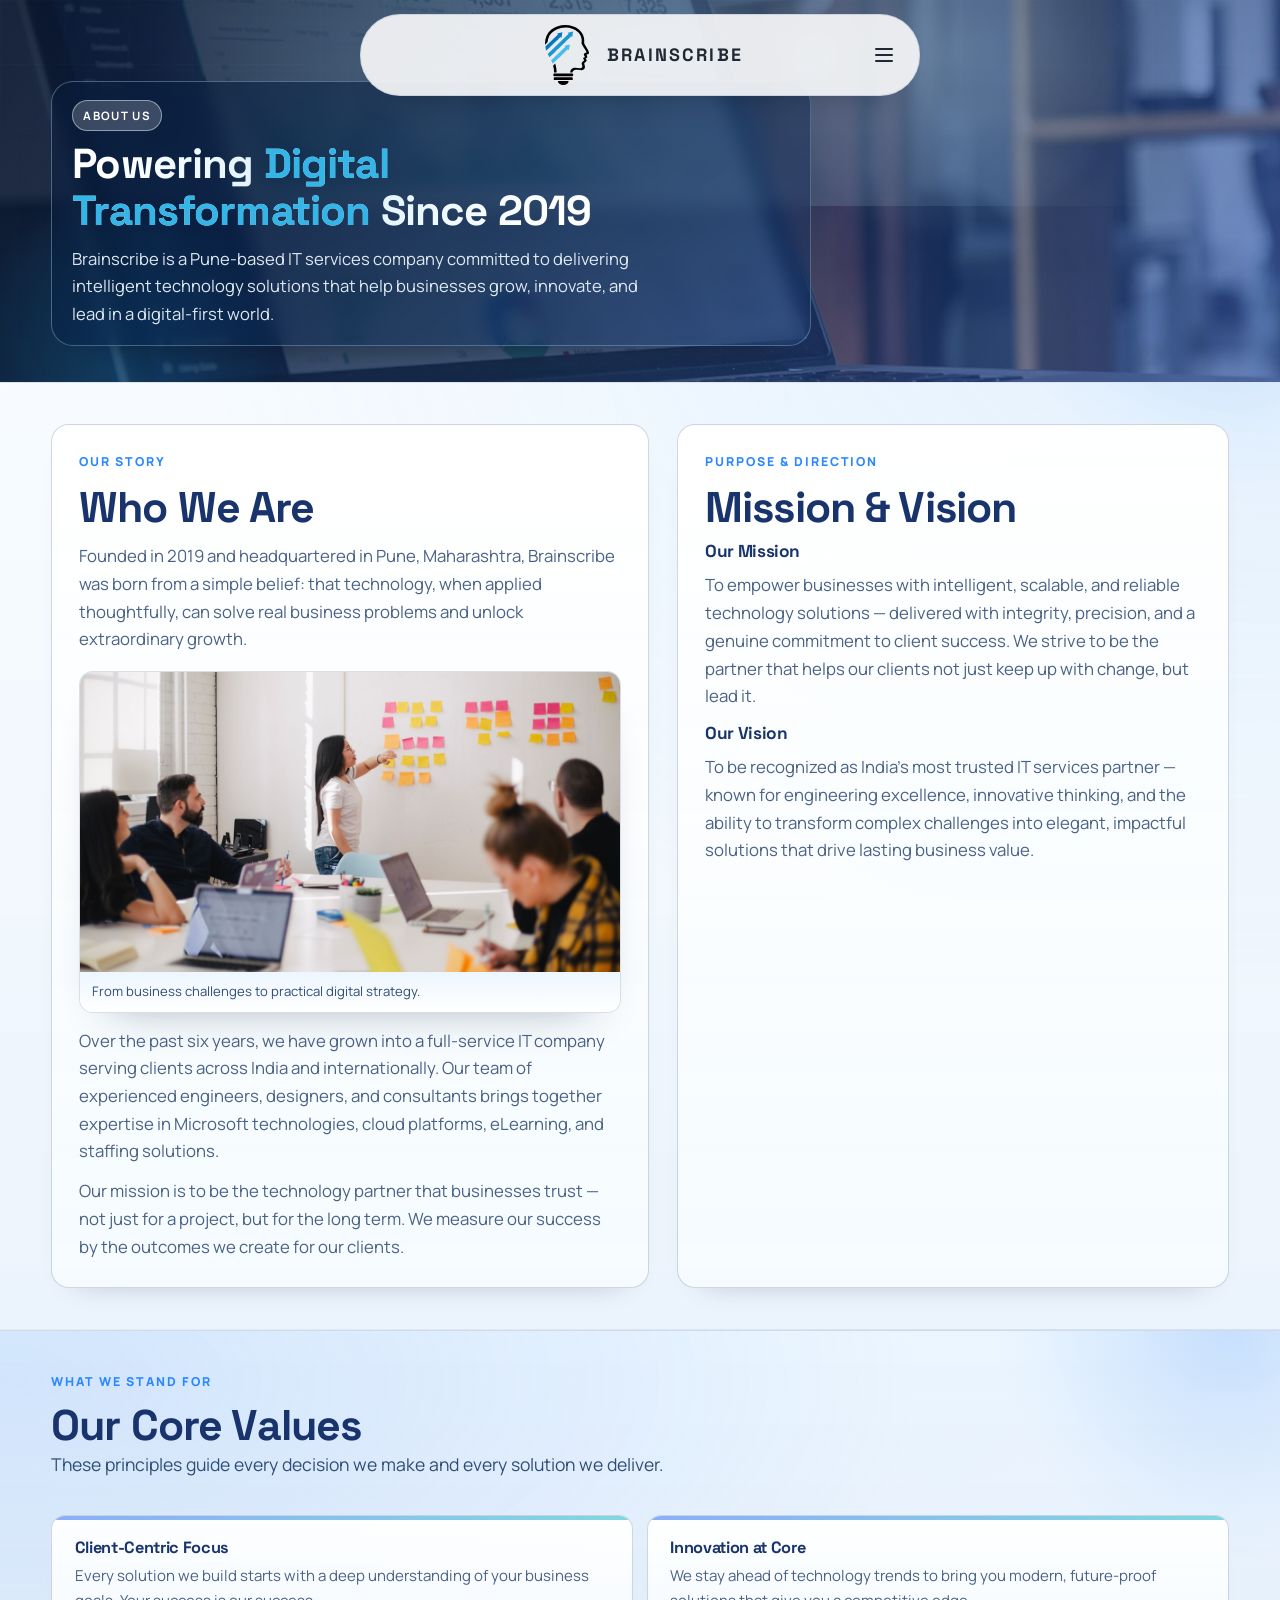
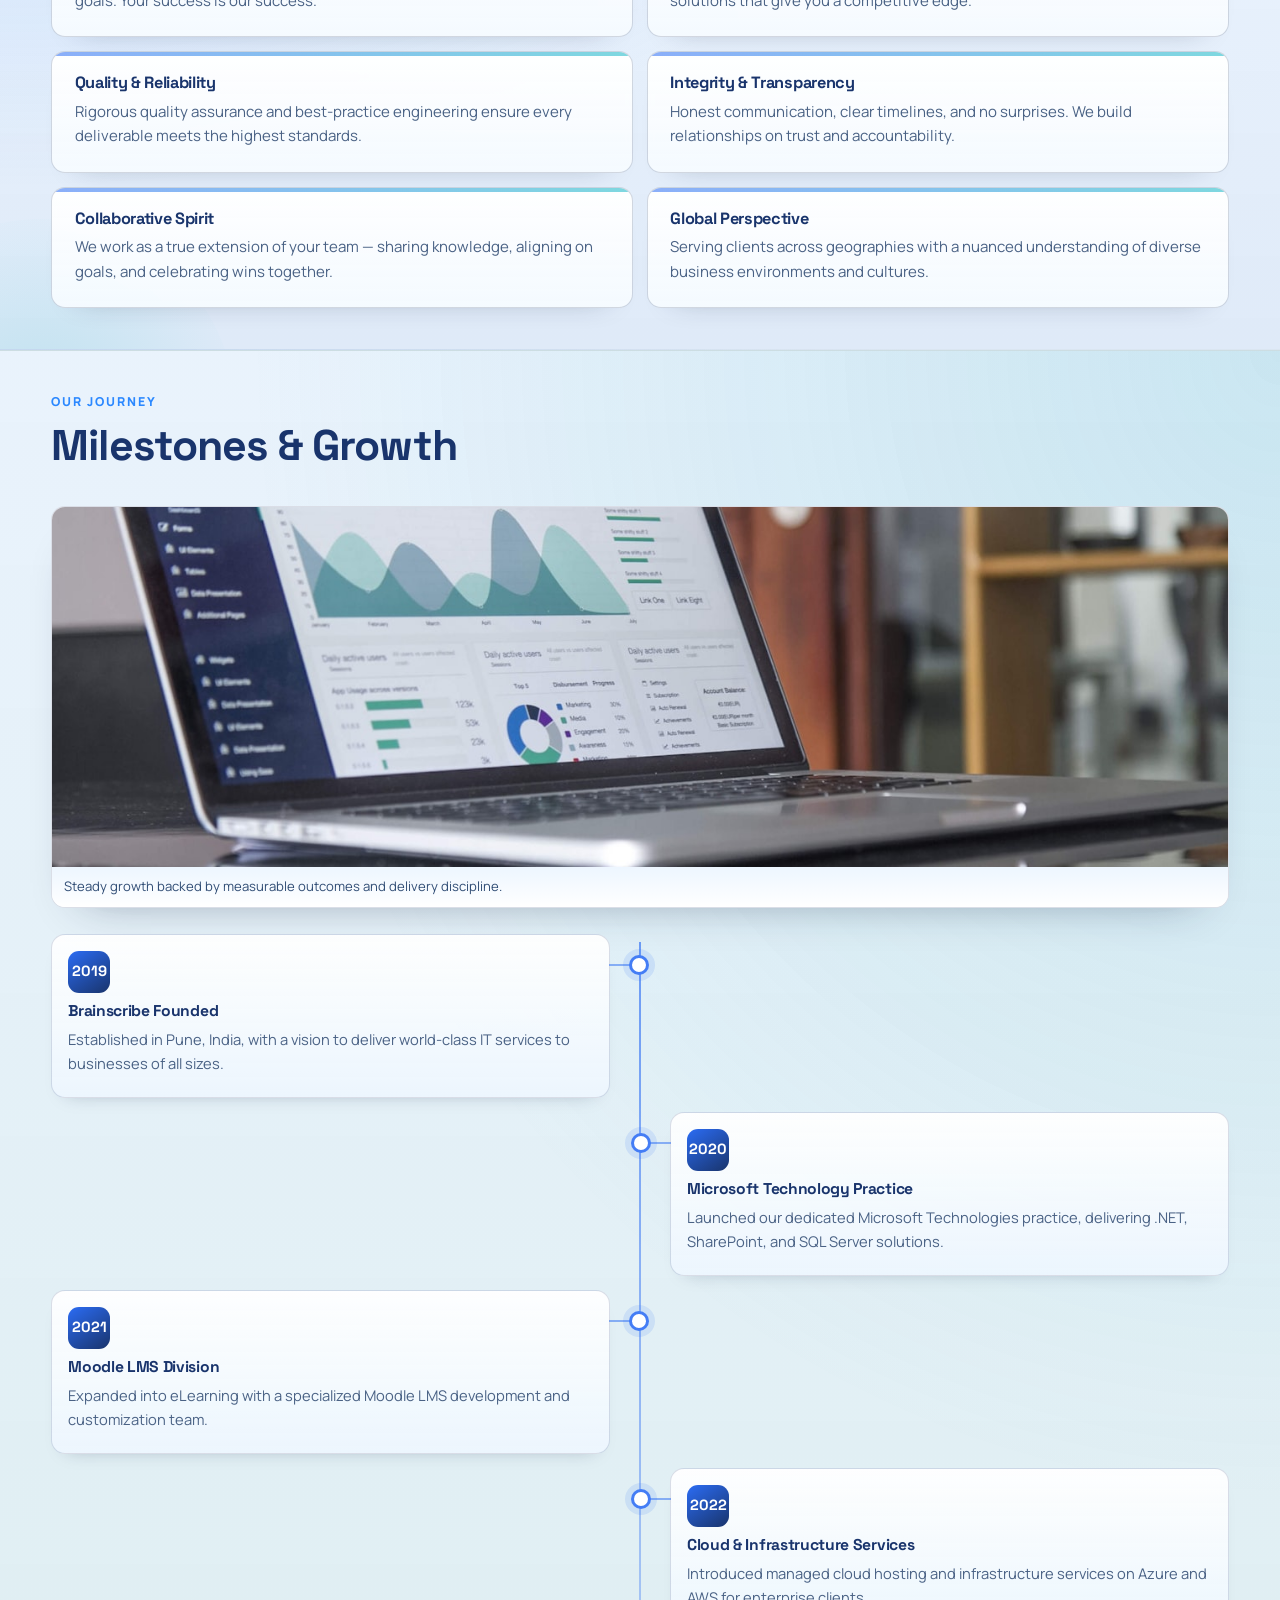
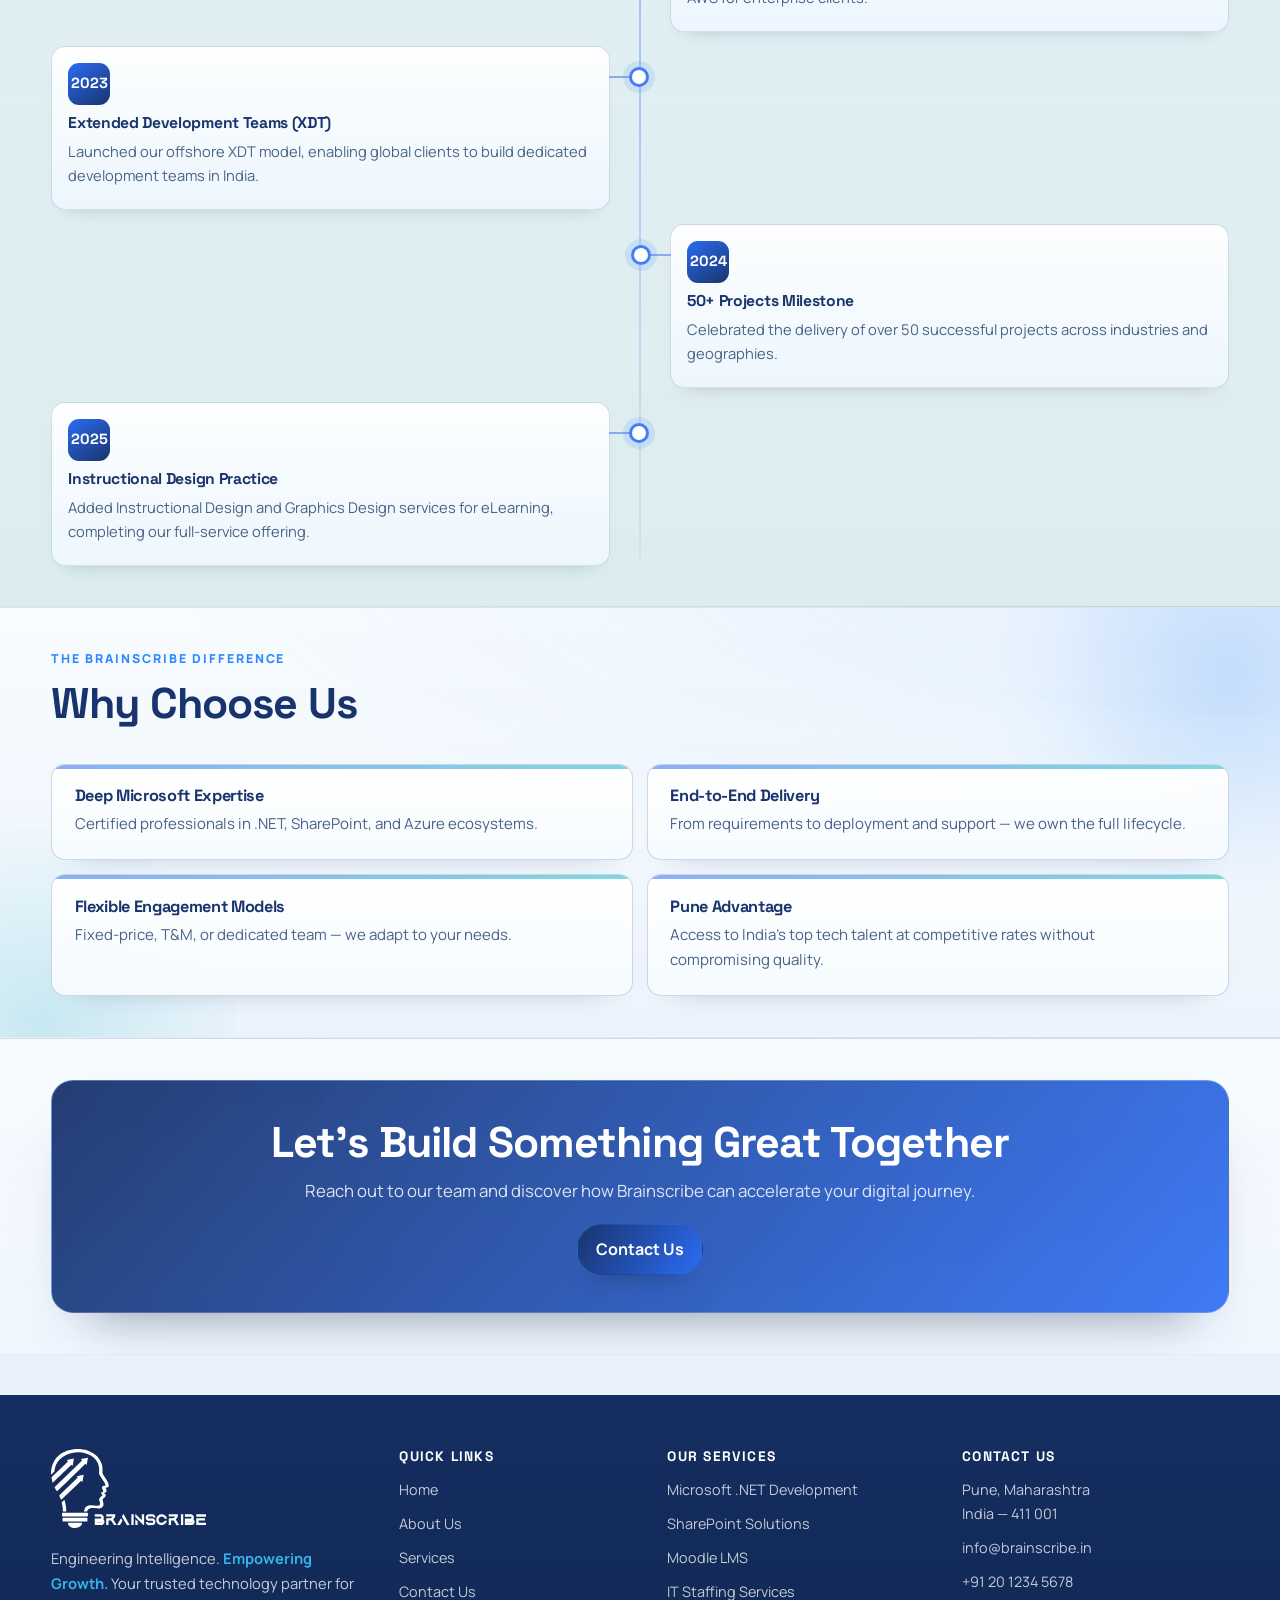
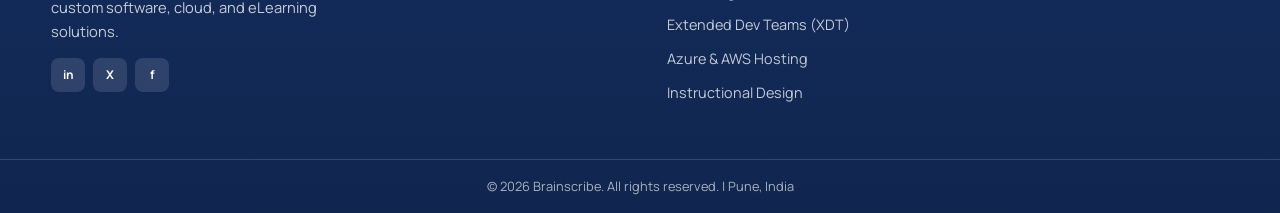
==== about.html @ 4d80bb1b "WHy Choose Us updated" ====
<!doctype html>
<html lang="en">

<head>
  <meta charset="UTF-8">
  <meta name="viewport" content="width=device-width, initial-scale=1.0">
  <title>Brainscribe Solutions LLP — IT Services & Custom Application Development</title>
  <link rel="preconnect" href="https://fonts.googleapis.com">
  <link rel="preconnect" href="https://fonts.gstatic.com" crossorigin>
  <link
    href="https://fonts.googleapis.com/css2?family=Manrope:wght@400;600;700;800&family=Space+Grotesk:wght@500;600;700&display=swap"
    rel="stylesheet">
  <link rel="stylesheet" href="styles.css">
</head>

<body class="about-page">
  <header class="site-header">
    <div class="container top">
      <span class="top-spacer" aria-hidden="true"></span>
      <a class="center-brand" href="index.html" aria-label="Brainscribe Home">
        <img class="center-brand-mark" src="images/Brainscribe-Logo-Head.svg" alt="" aria-hidden="true">
        <span>Brainscribe</span>
      </a>
      <button class="menu-btn" id="menuBtn" aria-expanded="false" aria-label="Menu">
        <svg width="20" height="20" viewBox="0 0 20 20" fill="none">
          <path d="M3 5.5H17M3 10H17M3 14.5H17" stroke="currentColor" stroke-width="1.8" stroke-linecap="round" />
        </svg>
      </button>
      <nav class="nav-links" id="menu" aria-hidden="true">
        <div class="menu-panel" role="dialog" aria-modal="true" aria-label="Site menu">
          <div class="menu-shell">
            <div class="menu-head">
              <a class="menu-brand" href="index.html" aria-label="Brainscribe Home"><img class="menu-brand-mark"
                  src="images/Brainscribe-Logo-Head.svg" alt="Brainscribe"></a>
              <p class="menu-title">Brainscribe</p>
              <button class="menu-close" type="button" aria-label="Close menu">&times;</button>
            </div>
            <div class="menu-body">
              <div class="menu-links-col">
                <a href="index.html"><span class="menu-link-title">Home</span><span class="menu-link-meta">Start
                    here</span></a>
                <a class="active" href="about.html"><span class="menu-link-title">About Us</span><span
                    class="menu-link-meta">Who we are</span></a>
                <a href="services.html"><span class="menu-link-title">Services</span><span class="menu-link-meta">What
                    we do</span></a>
                <a href="contact.html"><span class="menu-link-title">Contact Us</span><span class="menu-link-meta">Let's
                    talk</span></a>
                <a class="menu-cta-btn" href="contact.html">
                  <span>Get in Touch</span>
                  <span aria-hidden="true">&rarr;</span>
                </a>
              </div>
              <a class="menu-story-card" href="about.html">
                <img src="images/about-strategy-session.jpg" alt="Brainscribe team at work">
                <span class="menu-story-chip">Our Story</span>
                <span class="menu-story-meta">Engineering Intelligence. Empowering Growth.</span>
              </a>
            </div>
            <div class="menu-foot">
              <span class="menu-foot-line" aria-hidden="true"></span>
            </div>
          </div>
        </div>
      </nav>
    </div>
  </header>

  <main>
    <section class="page-hero sub-hero">
      <div class="sub-hero-media" aria-hidden="true"></div>
      <div class="sub-hero-grid-overlay" aria-hidden="true"></div>
      <div class="sub-hero-glow glow-a" aria-hidden="true"></div>
      <div class="sub-hero-glow glow-b" aria-hidden="true"></div>
      <div class="container reveal">
        <div class="sub-hero-content">
          <div class="eyebrow">About Us</div>
          <h1>Powering <span class="text-accent-cyan">Digital Transformation</span> Since 2019</h1>
          <p class="hero-copy">Brainscribe is a Pune-based IT services company committed to delivering intelligent
            technology solutions that help businesses grow, innovate, and lead in a digital-first world.</p>
        </div>
      </div>
    </section>

    <section class="section band-a">
      <div class="container split">
        <article class="panel reveal">
          <p class="kicker">Our Story</p>
          <h2>Who We Are</h2>
          <p>Founded in 2019 and headquartered in Pune, Maharashtra, Brainscribe was born from a simple belief: that
            technology, when applied thoughtfully, can solve real business problems and unlock extraordinary growth.</p>
          <figure class="media-frame mt-14">
            <img src="images/about-strategy-session.jpg"
              alt="Strategic workshop session with business and technology teams">
            <figcaption>From business challenges to practical digital strategy.</figcaption>
          </figure>
          <p class="mt-14">Over the past six years, we have grown into a full-service IT company serving clients across India and
            internationally. Our team of experienced engineers, designers, and consultants brings together expertise in
            Microsoft technologies, cloud platforms, eLearning, and staffing solutions.</p>
          <p>Our mission is to be the technology partner that businesses trust — not just for a project, but for the
            long term. We measure our success by the outcomes we create for our clients.</p>

        </article>

        <article class="panel reveal">
          <p class="kicker">Purpose & Direction</p>
          <h2>Mission & Vision</h2>
          <h3 class="mt-10">Our Mission</h3>
          <p>To empower businesses with intelligent, scalable, and reliable technology solutions — delivered with
            integrity, precision, and a genuine commitment to client success. We strive to be the partner that helps our
            clients not just keep up with change, but lead it.</p>
          <h3 class="mt-14">Our Vision</h3>
          <p>To be recognized as India's most trusted IT services partner — known for engineering excellence, innovative
            thinking, and the ability to transform complex challenges into elegant, impactful solutions that drive
            lasting business value.</p>
        </article>
      </div>
    </section>

    <section class="section band-b">
      <div class="container">
        <div class="section-head reveal">
          <p class="kicker">What We Stand For</p>
          <h2>Our Core Values</h2>
          <p class="intro">These principles guide every decision we make and every solution we deliver.</p>
        </div>

        <div class="grid-3 grid-2-balanced">
          <article class="card reveal">
            <h3>Client-Centric Focus</h3>
            <p>Every solution we build starts with a deep understanding of your business goals. Your success is our
              success.</p>
          </article>
          <article class="card reveal">
            <h3>Innovation at Core</h3>
            <p>We stay ahead of technology trends to bring you modern, future-proof solutions that give you a
              competitive edge.</p>
          </article>
          <article class="card reveal">
            <h3>Quality & Reliability</h3>
            <p>Rigorous quality assurance and best-practice engineering ensure every deliverable meets the highest
              standards.</p>
          </article>
          <article class="card reveal">
            <h3>Integrity & Transparency</h3>
            <p>Honest communication, clear timelines, and no surprises. We build relationships on trust and
              accountability.</p>
          </article>
          <article class="card reveal">
            <h3>Collaborative Spirit</h3>
            <p>We work as a true extension of your team — sharing knowledge, aligning on goals, and celebrating wins
              together.</p>
          </article>
          <article class="card reveal">
            <h3>Global Perspective</h3>
            <p>Serving clients across geographies with a nuanced understanding of diverse business environments and
              cultures.</p>
          </article>
        </div>
      </div>
    </section>

    <section class="section band-c">
      <div class="container">
        <div class="section-head reveal">
          <p class="kicker">Our Journey</p>
          <h2>Milestones & Growth</h2>
        </div>
        <figure class="media-frame media-frame-wide reveal">
          <img src="images/about-growth-dashboard.jpg"
            alt="Business growth analytics and planning on a digital dashboard">
          <figcaption>Steady growth backed by measurable outcomes and delivery discipline.</figcaption>
        </figure>
        <div class="milestone-timeline reveal" aria-label="Brainscribe milestones timeline">
          <article class="milestone-item left">
            <div class="n">2019</div>
            <h4>Brainscribe Founded</h4>
            <p>Established in Pune, India, with a vision to deliver world-class IT services to businesses of all sizes.
            </p>
          </article>
          <article class="milestone-item right">
            <div class="n">2020</div>
            <h4>Microsoft Technology Practice</h4>
            <p>Launched our dedicated Microsoft Technologies practice, delivering .NET, SharePoint, and SQL Server
              solutions.</p>
          </article>
          <article class="milestone-item left">
            <div class="n">2021</div>
            <h4>Moodle LMS Division</h4>
            <p>Expanded into eLearning with a specialized Moodle LMS development and customization team.</p>
          </article>
          <article class="milestone-item right">
            <div class="n">2022</div>
            <h4>Cloud & Infrastructure Services</h4>
            <p>Introduced managed cloud hosting and infrastructure services on Azure and AWS for enterprise clients.</p>
          </article>
          <article class="milestone-item left">
            <div class="n">2023</div>
            <h4>Extended Development Teams (XDT)</h4>
            <p>Launched our offshore XDT model, enabling global clients to build dedicated development teams in India.
            </p>
          </article>
          <article class="milestone-item right">
            <div class="n">2024</div>
            <h4>50+ Projects Milestone</h4>
            <p>Celebrated the delivery of over 50 successful projects across industries and geographies.</p>
          </article>
          <article class="milestone-item left">
            <div class="n">2025</div>
            <h4>Instructional Design Practice</h4>
            <p>Added Instructional Design and Graphics Design services for eLearning, completing our full-service
              offering.</p>
          </article>
        </div>
      </div>
    </section>

    <section class="section band-a">
      <div class="container">
        <div class="section-head reveal">
          <p class="kicker">The Brainscribe Difference</p>
          <h2>Why Choose Us</h2>
        </div>
        <div class="grid-3 grid-2-balanced">
          <article class="card reveal">
            <h3>Deep Microsoft Expertise</h3>
            <p>Certified professionals in .NET, SharePoint, and Azure ecosystems.</p>
          </article>
          <article class="card reveal">
            <h3>End-to-End Delivery</h3>
            <p>From requirements to deployment and support — we own the full lifecycle.</p>
          </article>
          <article class="card reveal">
            <h3>Flexible Engagement Models</h3>
            <p>Fixed-price, T&M, or dedicated team — we adapt to your needs.</p>
          </article>
          <article class="card reveal">
            <h3>Pune Advantage</h3>
            <p>Access to India's top tech talent at competitive rates without compromising quality.</p>
          </article>
        </div>
      </div>
    </section>

    <section class="section cta-band">
      <div class="container reveal">
        <h2>Let's Build Something Great Together</h2>
        <p>Reach out to our team and discover how Brainscribe can accelerate your digital journey.</p>
        <div class="actions"><a class="button primary" href="contact.html">Contact Us</a></div>
      </div>
    </section>
  </main>

  <footer class="mega-footer">
    <div class="upper">
      <div class="container footer-grid">
        <div>
          <div class="footer-brand"><img class="footer-logo" src="images/Brainscribe-Logo.svg" alt="Brainscribe"></div>
          <p class="footer-desc">Engineering Intelligence. <span class="text-accent-cyan">Empowering Growth.</span> Your
            trusted technology partner for custom
            software, cloud, and eLearning solutions.</p>
          <div class="footer-social"><a href="#" aria-label="LinkedIn">in</a><a href="#"
              aria-label="Twitter / X">X</a><a href="#" aria-label="Facebook">f</a></div>
        </div>
        <div class="footer-col">
          <h4>Quick Links</h4>
          <ul>
            <li><a href="index.html">Home</a></li>
            <li><a href="about.html">About Us</a></li>
            <li><a href="services.html">Services</a></li>
            <li><a href="contact.html">Contact Us</a></li>
          </ul>
        </div>
        <div class="footer-col">
          <h4>Our Services</h4>
          <ul>
            <li><a href="services.html">Microsoft .NET Development</a></li>
            <li><a href="services.html">SharePoint Solutions</a></li>
            <li><a href="services.html">Moodle LMS</a></li>
            <li><a href="services.html">IT Staffing Services</a></li>
            <li><a href="services.html">Extended Dev Teams (XDT)</a></li>
            <li><a href="services.html">Azure & AWS Hosting</a></li>
            <li><a href="services.html">Instructional Design</a></li>
          </ul>
        </div>
        <div class="footer-col">
          <h4>Contact Us</h4>
          <ul>
            <li>
              <p>Pune, Maharashtra<br>India — 411 001</p>
            </li>
            <li><a href="mailto:info@brainscribe.in">info@brainscribe.in</a></li>
            <li><a href="tel:+912012345678">+91 20 1234 5678</a></li>
          </ul>
        </div>
      </div>
    </div>
    <div class="footer-bottom">
      <div class="container inner">
        <p>© <span id="year"></span> Brainscribe. All rights reserved. | Pune, India</p>

      </div>
    </div>
  </footer>

  <script src="script.js"></script>
</body>

</html>
---- styles.css ----
:root {
  --ink: #10213f;
  --muted: #4a6285;
  --muted-strong: #304d75;
  --navy: #19346c;
  --navy-dark: #102955;
  --cobalt: #2b6cf4;
  --sky: #2b88ff;
  --sky-light: #7cc2ff;
  --sky-pale: #e9f4ff;
  --line: #d2def2;
  --line-strong: #b8c9ea;
  --surface: #ffffff;
  --surface-soft: #f7fbff;
  --max: 1180px;
  --radius-xl: 22px;
  --radius-lg: 18px;
  --radius-md: 14px;
  --radius-sm: 10px;
  --section-space: clamp(3.8rem, 5.2vw, 5.7rem);
  --shadow-sm: 0 10px 18px -16px rgba(16, 33, 63, 0.38);
  --shadow-md: 0 22px 44px -32px rgba(16, 33, 63, 0.44);
  --shadow-lg: 0 34px 52px -36px rgba(16, 33, 63, 0.5);
}

* {
  box-sizing: border-box;
  margin: 0;
  padding: 0;
}

html {
  scroll-behavior: smooth;
}

body {
  font-family: "Manrope", sans-serif;
  color: var(--ink);
  font-size: 16px;
  line-height: 1.65;
  background:
    radial-gradient(circle at 18% 14%, rgba(43, 108, 244, 0.15), transparent 37%),
    radial-gradient(circle at 84% 8%, rgba(21, 183, 197, 0.12), transparent 36%),
    linear-gradient(180deg, #f8fbff, #edf4ff);
  min-height: 100vh;
  text-rendering: optimizeLegibility;
  -webkit-font-smoothing: antialiased;
}

body.menu-open {
  overflow: hidden;
}

body::before {
  content: "";
  position: fixed;
  inset: 0;
  z-index: -1;
  pointer-events: none;
  background-image:
    linear-gradient(to right, rgba(25, 52, 108, 0.04) 1px, transparent 1px),
    linear-gradient(to bottom, rgba(25, 52, 108, 0.04) 1px, transparent 1px);
  background-size: 56px 56px;
  mask-image: radial-gradient(circle at center, black 35%, transparent 88%);
}

img {
  display: block;
  max-width: 100%;
}

.container {
  width: min(var(--max), 92vw);
  margin: auto;
}

main {
  isolation: isolate;
}

h1,
h2,
h3,
h4 {
  font-family: "Space Grotesk", sans-serif;
  letter-spacing: -0.02em;
  color: var(--navy);
  line-height: 1.12;
}

h1 {
  font-size: clamp(2.15rem, 5.2vw, 4.35rem);
}

h2 {
  font-size: clamp(1.85rem, 3.35vw, 3rem);
}

h3 {
  font-size: clamp(1.08rem, 1.25vw, 1.3rem);
}

h4 {
  font-size: clamp(0.98rem, 0.8vw, 1.1rem);
}

p {
  color: var(--muted);
  font-size: clamp(0.98rem, 0.34vw + 0.92rem, 1.05rem);
}

a {
  color: var(--sky);
}

strong {
  color: var(--navy);
}

.text-accent-cyan {
  color: rgb(51, 181, 232);
}

.page-hero h1 .text-accent-cyan,
.home-hero h1 .text-accent-cyan {
  color: rgb(51, 181, 232);
  -webkit-text-fill-color: rgb(51, 181, 232);
  background: none;
}

.footer-desc .text-accent-cyan {
  color: rgb(51, 181, 232);
  font-weight: 700;
}

.site-header {
  position: fixed;
  top: 0;
  left: 0;
  right: 0;
  z-index: 40;
  background: transparent;
  border: 0;
  box-shadow: none;
  padding-top: clamp(14px, 1.8vw, 20px);
  pointer-events: none;
}

.site-header.is-scrolled {
  padding-top: clamp(9px, 1.1vw, 12px);
}

.top {
  position: relative;
  pointer-events: auto;
  width: min(94vw, 1240px);
  max-width: min(94vw, 1240px);
  margin: 0 auto;
  min-height: 68px;
  display: flex;
  align-items: center;
  justify-content: space-between;
  gap: clamp(14px, 2vw, 34px);
  padding: 0;
  border-radius: 0;
  border: 0;
  border-bottom: 0;
  background: transparent;
  box-shadow: none;
  transition:
    min-height 220ms ease,
    padding 220ms ease,
    border-color 220ms ease,
    border-radius 220ms ease,
    background-color 220ms ease,
    box-shadow 220ms ease;
}

.site-header.is-scrolled .top {
  min-height: 58px;
  padding: 0;
  border: 0;
  border-bottom: 1px solid rgba(219, 239, 255, 0.22);
  border-radius: 0;
  background: rgba(6, 22, 44, 0.4);
  box-shadow: none;
  backdrop-filter: blur(5px) saturate(110%);
}

.brand {
  display: inline-flex;
  align-items: center;
  color: #fff;
  text-decoration: none;
  line-height: 0;
  padding: 0;
}

.brand-logo {
  display: block;
  height: clamp(40px, 3.2vw, 50px);
  width: auto;
  max-width: min(40vw, 280px);
  transition: height 220ms ease;
}

.site-header.is-scrolled .brand-logo {
  height: clamp(36px, 2.9vw, 44px);
}

.nav-links {
  display: flex;
  align-items: center;
  gap: clamp(12px, 1.9vw, 28px);
}

.nav-links a {
  color: rgba(244, 250, 255, 0.82);
  text-decoration: none;
  font-weight: 500;
  font-size: clamp(0.84rem, 0.32vw + 0.77rem, 0.95rem);
  text-transform: none;
  letter-spacing: 0.01em;
  transition: color 0.2s ease, opacity 0.2s ease;
  position: relative;
  white-space: nowrap;
  opacity: 0.86;
}

.nav-links a:not(.button)::after {
  display: none;
}

.nav-links a:not(.button) {
  border-radius: 0;
  padding: 4px 0;
}

.nav-links a:not(.button):hover,
.nav-links a:not(.button).active {
  color:rgb(51, 181, 232);
  background: transparent;
  opacity: 1;
}

.nav-links a:not(.button):hover::after,
.nav-links a:not(.button).active::after {
  transform: none;
}

.site-header .nav-links .button {
  display: none;
}

.button {
  display: inline-flex;
  align-items: center;
  justify-content: center;
  border-radius: 999px;
  padding: 11px 18px;
  font-weight: 700;
  text-decoration: none;
  border: 1px solid transparent;
  transition: transform 0.2s ease, box-shadow 0.2s ease, background-color 0.2s ease;
  white-space: nowrap;
}

.button:hover {
  transform: translateY(-2px);
}

.button:focus-visible {
  outline: 2px solid var(--sky-light);
  outline-offset: 2px;
}

.button.primary {
  color: #fff;
  background: linear-gradient(122deg, var(--navy), var(--cobalt));
  box-shadow: 0 14px 24px -18px rgba(25, 52, 108, 0.95);
}

.button.primary:hover {
  box-shadow: 0 20px 30px -20px rgba(25, 52, 108, 0.98);
}

.button.secondary {
  color: var(--navy);
  border-color: rgba(25, 52, 108, 0.24);
  background: rgba(255, 255, 255, 0.72);
}

.button.secondary:hover {
  background: rgba(255, 255, 255, 0.95);
}

.menu-btn {
  display: none;
  border: 1px solid rgba(214, 238, 255, 0.48);
  background: rgba(8, 26, 52, 0.44);
  border-radius: var(--radius-sm);
  width: 40px;
  height: 40px;
  color: #f5fbff;
}

.back-to-top {
  position: fixed;
  right: clamp(12px, 2.4vw, 26px);
  bottom: clamp(14px, 2.6vw, 28px);
  z-index: 86;
  width: 46px;
  height: 46px;
  border-radius: 999px;
  border: 1px solid rgba(125, 162, 213, 0.62);
  background: #1d4ed8;
  color: #ffffff;
  display: inline-flex;
  align-items: center;
  justify-content: center;
  padding: 0;
  cursor: pointer;
  box-shadow:
    0 22px 44px -12px rgba(17, 56, 150, 0.7),
    0 10px 22px -10px rgba(17, 56, 150, 0.58),
    0 0 18px rgba(29, 78, 216, 0.28);
  opacity: 0;
  visibility: hidden;
  pointer-events: none;
  transform: translateY(8px) scale(0.96);
  transition:
    opacity 220ms ease,
    transform 220ms ease,
    box-shadow 220ms ease,
    background-color 180ms ease,
    visibility 0s linear 220ms;
}

.back-to-top .back-to-top-icon {
  width: 18px;
  height: 18px;
  display: inline-flex;
  align-items: center;
  justify-content: center;
}

.back-to-top .back-to-top-icon svg {
  width: 18px;
  height: 18px;
  stroke-width: 2.8;
}

.back-to-top.is-visible {
  opacity: 1;
  visibility: visible;
  pointer-events: auto;
  transform: none;
  transition: opacity 220ms ease, transform 220ms ease, box-shadow 220ms ease, background-color 180ms ease;
}

body.menu-open .back-to-top {
  opacity: 0 !important;
  visibility: hidden !important;
  pointer-events: none !important;
  transform: translateY(8px) scale(0.96) !important;
}

.back-to-top:hover {
  transform: translateY(-2px);
  background: #1e40af;
  box-shadow:
    0 26px 48px -12px rgba(17, 56, 150, 0.78),
    0 12px 24px -10px rgba(17, 56, 150, 0.66),
    0 0 22px rgba(37, 99, 235, 0.3);
}

.back-to-top:focus-visible {
  background: #1e40af;
  outline: 2px solid rgba(152, 198, 255, 0.92);
  outline-offset: 2px;
}

.back-to-top:active {
  background: #1e3a8a;
  transform: translateY(0);
  box-shadow:
    0 16px 30px -12px rgba(17, 56, 150, 0.74),
    0 6px 14px -9px rgba(17, 56, 150, 0.6);
}

.section {
  padding: var(--section-space) 0;
  position: relative;
}

.section-head {
  max-width: 780px;
  margin-bottom: clamp(1.2rem, 2vw, 2rem);
}

.section-head h2 {
  max-width: 24ch;
}

.kicker {
  color: var(--sky);
  font-size: 0.77rem;
  font-weight: 800;
  text-transform: uppercase;
  letter-spacing: 0.16em;
  margin-bottom: 10px;
}

.intro {
  font-size: clamp(1rem, 0.44vw + 0.94rem, 1.1rem);
  max-width: 62ch;
  color: var(--muted-strong);
}

.page-hero {
  padding: clamp(5rem, 7vw, 7rem) 0 clamp(3.3rem, 4.8vw, 4.8rem);
  background: linear-gradient(138deg, rgba(25, 52, 108, 0.96), rgba(43, 108, 244, 0.93));
  color: #fff;
  position: relative;
  overflow: hidden;
}

.page-hero::before {
  content: "";
  position: absolute;
  right: -110px;
  top: -120px;
  width: 320px;
  height: 320px;
  border-radius: 999px;
  background: radial-gradient(circle, rgba(124, 194, 255, 0.45), transparent 70%);
  pointer-events: none;
}

.page-hero::after {
  content: "";
  position: absolute;
  left: 8%;
  bottom: -130px;
  width: 360px;
  height: 360px;
  border-radius: 999px;
  background: radial-gradient(circle, rgba(21, 183, 197, 0.2), transparent 75%);
  pointer-events: none;
}

.page-hero .container {
  position: relative;
  z-index: 1;
}

.page-hero p,
.page-hero h1,
.page-hero .eyebrow {
  color: #fff;
}

.page-hero h1 {
  margin-top: 14px;
  max-width: 15ch;
}

.page-hero .eyebrow {
  display: inline-flex;
  border: 1px solid rgba(255, 255, 255, 0.34);
  background: rgba(255, 255, 255, 0.14);
  font-size: 0.8rem;
  font-weight: 700;
  letter-spacing: 0.12em;
  text-transform: uppercase;
  padding: 7px 12px;
  border-radius: 999px;
}

.page-hero .hero-copy {
  max-width: 62ch;
  margin-top: 14px;
  font-size: clamp(1rem, 1.3vw, 1.18rem);
  color: rgba(255, 255, 255, 0.86);
}

.hero-grid {
  display: grid;
  grid-template-columns: 1.06fr 0.94fr;
  gap: clamp(1rem, 2.8vw, 2.4rem);
  align-items: center;
}

.panel,
.card,
.stat-card,
.step {
  backdrop-filter: blur(3px);
}

.panel {
  border: 1px solid var(--line);
  border-radius: var(--radius-lg);
  background: rgba(255, 255, 255, 0.9);
  padding: clamp(1rem, 2vw, 1.6rem);
  box-shadow: var(--shadow-md);
}

.panel h2,
.panel h3 {
  margin-bottom: 10px;
}

.panel p {
  margin-bottom: 12px;
}

.dark-panel {
  border: 1px solid rgba(255, 255, 255, 0.3);
  border-radius: var(--radius-xl);
  background: linear-gradient(168deg, rgba(25, 52, 108, 0.97), rgba(43, 108, 244, 0.93));
  color: #fff;
  padding: clamp(1.1rem, 2vw, 1.7rem);
  box-shadow: var(--shadow-lg);
}

.dark-panel h3 {
  color: #fff;
  margin-bottom: 12px;
}

.matrix {
  list-style: none;
  display: grid;
  gap: 9px;
}

.matrix li {
  display: flex;
  justify-content: space-between;
  gap: 10px;
  border: 1px solid rgba(255, 255, 255, 0.22);
  border-radius: 11px;
  padding: 9px 11px;
  background: rgba(255, 255, 255, 0.12);
  font-size: 0.92rem;
  font-weight: 600;
  color: #fff;
}

.matrix span {
  color: rgba(255, 255, 255, 0.8);
  font-size: 0.84rem;
}

.actions {
  display: flex;
  gap: 10px;
  flex-wrap: wrap;
  margin-top: 22px;
}

.stat-grid {
  position: relative;
  display: grid;
  grid-template-columns: repeat(4, minmax(0, 1fr));
  gap: 12px;
  overflow: visible;
}

.stat-card {
  border: 1px solid var(--line);
  border-radius: var(--radius-md);
  background: rgba(255, 255, 255, 0.84);
  padding: 18px 14px;
  text-align: center;
  box-shadow: var(--shadow-sm);
}

.stat-card b {
  display: block;
  font-size: clamp(1.45rem, 2vw, 2rem);
  color: var(--navy);
  font-family: "Space Grotesk", sans-serif;
  margin-bottom: 2px;
}

.stat-card span {
  color: var(--muted);
  font-size: 0.9rem;
}

.counter-confetti-layer {
  position: absolute;
  inset: 0;
  pointer-events: none;
  overflow: visible;
  z-index: 3;
}

.counter-confetti-piece {
  position: absolute;
  background: var(--c, #2b6cf4);
  border-radius: 2px;
  opacity: 0;
  transform: translate(-50%, -50%) translate3d(0, 0, 0) rotate(0deg) scale(0.86);
  will-change: transform, opacity;
  animation: counterConfettiFall 1600ms cubic-bezier(0.05, 0.82, 0.25, 1) forwards;
}

.grid-3 {
  display: grid;
  grid-template-columns: repeat(3, minmax(0, 1fr));
  gap: 14px;
}

.core-services-grid {
  margin-top: clamp(1rem, 2.2vw, 1.7rem);
}

.card {
  border: 1px solid var(--line);
  border-radius: var(--radius-md);
  background: rgba(255, 255, 255, 0.84);
  padding: clamp(1rem, 1.8vw, 1.25rem);
  box-shadow: var(--shadow-sm);
  transition: transform 0.24s ease, border-color 0.24s ease, box-shadow 0.24s ease;
  position: relative;
  overflow: hidden;
}

.card::before {
  content: "";
  position: absolute;
  left: 0;
  top: 0;
  width: 100%;
  height: 4px;
  background: linear-gradient(90deg, rgba(43, 108, 244, 0.55), rgba(21, 183, 197, 0.55));
}

.card:hover {
  transform: translateY(-5px);
  border-color: rgba(43, 108, 244, 0.42);
  box-shadow: var(--shadow-md);
}

.icon {
  width: 40px;
  height: 40px;
  border-radius: 11px;
  background: linear-gradient(145deg, rgba(43, 108, 244, 0.22), rgba(21, 183, 197, 0.2));
  display: inline-flex;
  align-items: center;
  justify-content: center;
  font: 700 0.95rem/1 "Space Grotesk", sans-serif;
  color: var(--navy);
  margin-bottom: 11px;
}

.card h3 {
  font-size: clamp(1.02rem, 1vw, 1.2rem);
  margin-bottom: 7px;
}

.card p {
  font-size: 0.94rem;
}

.card ul {
  margin-top: 10px;
  margin-left: 18px;
  color: var(--muted);
  font-size: 0.9rem;
}

.card code {
  font-size: 0.82rem;
  color: var(--navy);
  background: rgba(25, 52, 108, 0.06);
  padding: 2px 6px;
  border-radius: 6px;
}

.split {
  display: grid;
  grid-template-columns: 1.04fr 0.96fr;
  gap: 14px;
  align-items: start;
}

.pills {
  display: flex;
  gap: 8px;
  flex-wrap: wrap;
}

.pills span {
  border: 1px solid rgba(25, 52, 108, 0.2);
  background: #fff;
  border-radius: 999px;
  padding: 6px 10px;
  font-size: 0.82rem;
  color: var(--navy);
  font-weight: 700;
}

.kpis {
  display: grid;
  grid-template-columns: repeat(2, minmax(0, 1fr));
  gap: 10px;
}

.kpi {
  border: 1px solid rgba(25, 52, 108, 0.2);
  border-radius: 14px;
  background: linear-gradient(145deg, rgba(25, 52, 108, 0.96), rgba(43, 108, 244, 0.94));
  color: #fff;
  padding: 15px;
  min-height: 110px;
  display: flex;
  flex-direction: column;
  justify-content: flex-end;
}

.kpi b {
  font: 700 clamp(1.45rem, 2.2vw, 2rem)/1 "Space Grotesk", sans-serif;
  margin-bottom: 7px;
}

.kpi span {
  font-size: 0.85rem;
  color: rgba(255, 255, 255, 0.85);
}

.timeline {
  display: grid;
  grid-template-columns: repeat(4, minmax(0, 1fr));
  gap: 12px;
}

.step {
  border: 1px solid var(--line);
  border-radius: 14px;
  background: rgba(255, 255, 255, 0.82);
  padding: 16px;
  box-shadow: var(--shadow-sm);
}

.step .n {
  width: 33px;
  height: 33px;
  border-radius: 9px;
  background: linear-gradient(145deg, var(--cobalt), var(--navy));
  color: #fff;
  display: inline-flex;
  align-items: center;
  justify-content: center;
  font: 700 0.9rem/1 "Space Grotesk", sans-serif;
  margin-bottom: 12px;
}

.step h4 {
  margin-bottom: 7px;
}

.step p {
  font-size: 0.9rem;
}

/* About Milestone Timeline */
.milestone-timeline {
  position: relative;
  margin-top: clamp(1.1rem, 2vw, 1.7rem);
  display: grid;
  gap: 14px;
}

.milestone-timeline::before {
  content: "";
  position: absolute;
  left: 50%;
  top: 8px;
  bottom: 8px;
  width: 2px;
  transform: translateX(-50%);
  background: linear-gradient(180deg, rgba(43, 108, 244, 0.64), rgba(43, 108, 244, 0.08));
}

.milestone-item {
  position: relative;
  border: 1px solid rgba(25, 52, 108, 0.16);
  border-radius: 14px;
  background: linear-gradient(180deg, rgba(255, 255, 255, 0.95), rgba(238, 247, 255, 0.9));
  box-shadow: var(--shadow-sm);
  width: calc(50% - 30px);
  min-height: 164px;
  padding: 16px;
}

.milestone-item.left {
  margin-right: auto;
}

.milestone-item.right {
  margin-left: auto;
}

.milestone-item::before {
  content: "";
  position: absolute;
  top: 29px;
  width: 30px;
  height: 2px;
  background: rgba(43, 108, 244, 0.5);
}

.milestone-item.left::before {
  right: -30px;
}

.milestone-item.right::before {
  left: -30px;
}

.milestone-item::after {
  content: "";
  position: absolute;
  top: 20px;
  width: 14px;
  height: 14px;
  border-radius: 999px;
  background: #fff;
  border: 3px solid rgba(43, 108, 244, 0.88);
  box-shadow: 0 0 0 6px rgba(43, 108, 244, 0.12);
}

.milestone-item.left::after {
  right: -40px;
}

.milestone-item.right::after {
  left: -40px;
}

.milestone-item .n {
  width: 42px;
  height: 42px;
  border-radius: 11px;
  background: linear-gradient(145deg, var(--cobalt), var(--navy));
  color: #fff;
  display: inline-flex;
  align-items: center;
  justify-content: center;
  font: 700 0.92rem/1 "Space Grotesk", sans-serif;
  margin-bottom: 10px;
}

.milestone-item h4 {
  margin-bottom: 7px;
}

.milestone-item p {
  margin: 0;
  font-size: 0.92rem;
}

.service-nav {
  position: sticky;
  top: 86px;
  z-index: 20;
  background: rgba(255, 255, 255, 0.94);
  border-top: 1px solid var(--line);
  border-bottom: 1px solid var(--line);
  backdrop-filter: blur(10px);
}

.service-nav .inner {
  display: flex;
  gap: 8px;
  overflow-x: auto;
  padding: 12px 0;
  scrollbar-width: none;
}

.service-nav .inner::-webkit-scrollbar {
  display: none;
}

.service-nav a {
  flex-shrink: 0;
  border: 1px solid var(--line);
  border-radius: 999px;
  padding: 7px 12px;
  text-decoration: none;
  color: var(--muted);
  font-size: 0.82rem;
  font-weight: 700;
  background: #fff;
  transition: 0.2s ease;
}

.service-nav a:hover {
  color: var(--navy);
  background: var(--sky-pale);
  border-color: var(--line-strong);
}

.services-carousel {
  position: relative;
  padding: 8px 0 0;
}

.services-carousel-pin {
  position: relative;
  padding: 4px 0 12px;
}

.services-carousel-viewport {
  position: relative;
  overflow: hidden;
  border-radius: 22px;
}

.services-carousel-track {
  display: flex;
  align-items: stretch;
  gap: 14px;
  will-change: transform;
  transition: transform 440ms cubic-bezier(0.22, 0.61, 0.36, 1);
}

.service-carousel-slide {
  min-width: 100%;
  display: grid;
  grid-template-columns: 1.03fr 0.97fr;
  gap: 14px;
  align-items: stretch;
}

.service-carousel-copy,
.service-carousel-media {
  border: 1px solid rgba(19, 52, 103, 0.12);
  border-radius: 18px;
  background: linear-gradient(180deg, rgba(255, 255, 255, 0.96), rgba(244, 250, 255, 0.92));
}

.service-carousel-copy {
  padding: clamp(18px, 2.2vw, 26px);
  display: flex;
  flex-direction: column;
}

.service-carousel-copy h2 {
  margin-bottom: 8px;
}

.service-carousel-copy p {
  margin-bottom: 12px;
}

.service-carousel-copy .button {
  margin-top: auto;
}

.service-points {
  margin: 8px 0 18px 18px;
  color: var(--muted);
}

.service-points li {
  margin-bottom: 6px;
  font-size: 0.92rem;
}

.service-carousel-media {
  padding: 10px;
  display: grid;
  grid-template-rows: 1fr auto;
  gap: 10px;
}

.service-carousel-media img {
  width: 100%;
  height: 100%;
  min-height: 260px;
  object-fit: cover;
  border-radius: 12px;
  border: 1px solid rgba(25, 52, 108, 0.1);
}

.service-carousel-media figcaption {
  color: var(--muted-strong);
  font-size: 0.86rem;
  font-weight: 600;
  line-height: 1.4;
  padding: 0 4px 2px;
}

.services-carousel-controls {
  margin-top: 12px;
  display: grid;
  grid-template-columns: auto 1fr auto auto;
  align-items: center;
  gap: 10px;
}

.service-carousel-arrow {
  width: 42px;
  height: 42px;
  border-radius: 999px;
  border: 1px solid rgba(15, 42, 84, 0.2);
  background: rgba(255, 255, 255, 0.86);
  color: var(--navy);
  display: inline-flex;
  align-items: center;
  justify-content: center;
  font-size: 1.08rem;
  cursor: pointer;
  transition: transform 220ms ease, box-shadow 220ms ease, opacity 220ms ease, background-color 220ms ease;
}

.service-carousel-arrow:hover:not(:disabled) {
  transform: translateY(-1px);
  background: #fff;
  box-shadow: 0 12px 18px -14px rgba(16, 33, 63, 0.64);
}

.service-carousel-arrow:disabled {
  opacity: 0.38;
  cursor: default;
}

.service-carousel-progress {
  height: 7px;
  border-radius: 999px;
  background: rgba(25, 52, 108, 0.14);
  overflow: hidden;
}

.service-carousel-progress span {
  display: block;
  width: 16.66%;
  height: 100%;
  border-radius: 999px;
  background: linear-gradient(90deg, var(--cobalt), var(--sky));
  transition: width 260ms ease;
}

.service-carousel-counter {
  color: var(--navy);
  font: 700 0.86rem/1 "Space Grotesk", sans-serif;
  letter-spacing: 0.08em;
  text-transform: uppercase;
  white-space: nowrap;
}

@media (max-width: 980px) {
  .services-carousel {
    height: auto;
  }

  .services-carousel-pin {
    position: relative;
    top: auto;
    height: auto;
    min-height: 0;
    padding: 0 0 8px;
  }

  .services-carousel-viewport {
    overflow-x: auto;
    overflow-y: visible;
    scrollbar-width: none;
    scroll-snap-type: x mandatory;
    padding-bottom: 4px;
  }

  .services-carousel-viewport::-webkit-scrollbar {
    display: none;
  }

  .services-carousel-track {
    width: max-content;
    transform: none !important;
    gap: 12px;
    padding-right: 12px;
  }

  .service-carousel-slide {
    min-width: min(90vw, 640px);
    grid-template-columns: 1fr;
    scroll-snap-align: start;
  }

  .service-carousel-media img {
    min-height: 220px;
  }
}

@media (max-width: 760px) {
  .services-carousel-controls {
    grid-template-columns: auto 1fr auto;
  }

  .service-carousel-arrow.prev {
    grid-column: 1;
  }

  .service-carousel-arrow.next {
    grid-column: 3;
  }

  .service-carousel-progress {
    grid-column: 1 / -1;
    grid-row: 2;
  }

  .service-carousel-counter {
    justify-self: center;
  }

  .service-carousel-slide {
    min-width: min(92vw, 540px);
  }
}

.service-block {
  padding: clamp(3rem, 4vw, 4.4rem) 0;
}

.service-block.alt {
  background: linear-gradient(180deg, rgba(233, 244, 255, 0.6), rgba(255, 255, 255, 0.75));
}

.service-layout {
  display: grid;
  grid-template-columns: 1.05fr 0.95fr;
  gap: 14px;
  align-items: start;
}

.badge {
  display: inline-flex;
  align-items: center;
  gap: 6px;
  font-size: 0.78rem;
  font-weight: 800;
  letter-spacing: 0.08em;
  text-transform: uppercase;
  border-radius: 999px;
  padding: 6px 11px;
  background: var(--sky-pale);
  color: var(--navy);
  margin-bottom: 12px;
}

.service-sub {
  color: var(--sky);
  font-size: 0.92rem;
  margin-bottom: 10px;
  font-weight: 700;
}

.checks {
  margin: 10px 0 16px 18px;
  color: var(--muted);
}

.checks li {
  margin-bottom: 6px;
  font-size: 0.92rem;
}

.contact-block {
  border: 1px solid rgba(255, 255, 255, 0.3);
  border-radius: var(--radius-xl);
  padding: 24px;
  background: linear-gradient(132deg, rgba(25, 52, 108, 0.95), rgba(43, 108, 244, 0.9));
  color: #fff;
  display: grid;
  grid-template-columns: 1.05fr 0.95fr;
  gap: 18px;
  box-shadow: var(--shadow-lg);
}

.contact-block h2,
.contact-block h3,
.contact-block p,
.contact-block li,
.contact-block a,
.contact-block label {
  color: #fff;
}

.contact-list {
  list-style: none;
  display: grid;
  gap: 9px;
  margin-top: 14px;
  font-weight: 600;
}

.contact-list a {
  text-decoration: none;
  border-bottom: 1px solid rgba(255, 255, 255, 0.65);
}

.form {
  border: 1px solid rgba(255, 255, 255, 0.3);
  background: rgba(255, 255, 255, 0.12);
  border-radius: 14px;
  padding: 14px;
  display: grid;
  gap: 9px;
}

.form label {
  font-size: 0.84rem;
  font-weight: 600;
}

.form input,
.form textarea {
  width: 100%;
  padding: 10px 11px;
  border: 1px solid rgba(255, 255, 255, 0.45);
  background: rgba(10, 29, 64, 0.35);
  color: #fff;
  border-radius: 10px;
  font: inherit;
}

.form textarea {
  min-height: 90px;
  resize: vertical;
}

.form ::placeholder {
  color: rgba(255, 255, 255, 0.78);
}

.cta-band {
  background: linear-gradient(132deg, rgba(25, 52, 108, 0.95), rgba(43, 108, 244, 0.9));
  color: #fff;
  text-align: center;
  overflow: hidden;
  position: relative;
}

.cta-band::before {
  content: "";
  position: absolute;
  width: 280px;
  height: 280px;
  border-radius: 999px;
  background: radial-gradient(circle, rgba(124, 194, 255, 0.35), transparent 70%);
  right: -90px;
  top: -90px;
}

.cta-band .container {
  position: relative;
  z-index: 1;
}

.cta-band h2,
.cta-band p {
  color: #fff;
}

.cta-band p {
  max-width: 700px;
  margin: 10px auto 0;
  color: rgba(255, 255, 255, 0.84);
}

.cta-band .actions {
  justify-content: center;
}

.mega-footer {
  background: linear-gradient(180deg, #152e61, #10264f);
  color: #fff;
  margin-top: 40px;
}

.mega-footer .upper {
  padding: clamp(2.6rem, 4.2vw, 3.6rem) 0;
}

.footer-grid {
  display: grid;
  grid-template-columns: 1.2fr 0.9fr 1fr 1fr;
  gap: 28px;
}

.footer-brand {
  display: flex;
  align-items: center;
  margin-bottom: 18px;
}

.footer-logo {
  display: block;
  width: auto;
  height: clamp(68px, 6.2vw, 96px);
  max-width: min(78vw, 420px);
  background: transparent;
  filter: brightness(0) invert(1);
}

.footer-desc {
  color: rgba(255, 255, 255, 0.76);
  font-size: 0.92rem;
  max-width: 42ch;
}

.footer-social {
  display: flex;
  gap: 8px;
  margin-top: 14px;
}

.footer-social a {
  width: 34px;
  height: 34px;
  border-radius: 8px;
  background: rgba(255, 255, 255, 0.12);
  color: #fff;
  text-decoration: none;
  display: inline-flex;
  align-items: center;
  justify-content: center;
  font-size: 0.75rem;
  font-weight: 700;
  transition: 0.2s ease;
}

.footer-social a:hover {
  background: rgba(255, 255, 255, 0.23);
}

.footer-col h4 {
  color: #fff;
  margin-bottom: 14px;
  font-size: 0.86rem;
  letter-spacing: 0.09em;
  text-transform: uppercase;
}

.footer-col ul {
  list-style: none;
  display: grid;
  gap: 8px;
}

.footer-col li,
.footer-col a,
.footer-col p {
  color: rgba(255, 255, 255, 0.75);
  text-decoration: none;
  font-size: 0.9rem;
}

.footer-col a:hover {
  color: #fff;
}

.footer-bottom {
  border-top: 1px solid rgba(255, 255, 255, 0.14);
}

.footer-bottom .inner {
  padding: 16px 0;
  display: flex;
  align-items: center;
  justify-content: flex-start;
  gap: 10px;
  flex-wrap: wrap;
}

.footer-bottom p {
  color: rgba(255, 255, 255, 0.64);
  font-size: 0.8rem;
}

.reveal {
  opacity: 0;
  transform: translateY(18px);
  transition: opacity 0.65s ease, transform 0.65s ease;
}

.reveal.in {
  opacity: 1;
  transform: none;
}

@media (max-width: 1080px) {
  .hero-grid,
  .split,
  .service-layout,
  .contact-block {
    grid-template-columns: 1fr;
  }

  .grid-3 {
    grid-template-columns: repeat(2, minmax(0, 1fr));
  }

  .milestone-item {
    width: calc(50% - 24px);
    min-height: 156px;
  }

  .milestone-item::before {
    width: 24px;
  }

  .milestone-item.left::before {
    right: -24px;
  }

  .milestone-item.right::before {
    left: -24px;
  }

  .milestone-item.left::after {
    right: -34px;
  }

  .milestone-item.right::after {
    left: -34px;
  }

  .timeline {
    grid-template-columns: repeat(2, minmax(0, 1fr));
  }

  .stat-grid {
    grid-template-columns: repeat(2, minmax(0, 1fr));
  }

  .footer-grid {
    grid-template-columns: repeat(2, minmax(0, 1fr));
  }
}

@media (max-width: 760px) {
  .site-header {
    padding-top: 10px;
  }

  .top {
    width: min(94vw, 620px);
    max-width: 94vw;
    margin: 0 auto;
    min-height: 64px;
    padding: 0;
    gap: 10px;
    border: 0;
    border-bottom: 0;
    border-radius: 0;
    background: transparent;
    box-shadow: none;
  }

  .site-header.is-scrolled .top {
    min-height: 58px;
    padding: 0;
    border: 0;
    border-bottom: 1px solid rgba(218, 238, 255, 0.2);
    border-radius: 0;
    background: rgba(6, 22, 44, 0.46);
  }

  .brand-logo {
    height: clamp(35px, 7.8vw, 42px);
  }

  .site-header.is-scrolled .brand-logo {
    height: clamp(34px, 7.4vw, 40px);
  }

  .nav-links {
    display: flex;
    position: fixed;
    inset: 0;
    z-index: 48;
    background: rgba(5, 18, 38, 0.96);
    box-shadow: none;
    padding: 108px 24px 34px;
    flex-direction: column;
    align-items: flex-start;
    gap: 16px;
    backdrop-filter: blur(12px) saturate(115%);
    opacity: 0;
    visibility: hidden;
    pointer-events: none;
    transform: translateY(-8px);
    transition: opacity 220ms ease, transform 220ms ease, visibility 0s linear 220ms;
  }

  .nav-links.open {
    opacity: 1;
    visibility: visible;
    pointer-events: auto;
    transform: none;
    transition: opacity 220ms ease, transform 220ms ease;
  }

  .menu-btn {
    display: inline-flex;
    align-items: center;
    justify-content: center;
    position: relative;
    z-index: 52;
    width: 42px;
    height: 42px;
    border-radius: 999px;
    border: 1px solid rgba(209, 236, 255, 0.45);
    background: rgba(8, 26, 52, 0.52);
  }

  .nav-links a:not(.button)::after {
    display: none;
  }

  .nav-links a {
    color: rgba(241, 249, 255, 0.92);
    font-size: clamp(1rem, 1.6vw, 1.08rem);
    font-weight: 500;
    letter-spacing: 0.015em;
    opacity: 0.92;
  }

  .nav-links a:not(.button) {
    border-radius: 0;
    padding: 4px 0;
  }

  .nav-links a:not(.button).active,
  .nav-links a:not(.button):hover {
    color: #fff;
    background: transparent;
    opacity: 1;
  }

  .page-hero {
    padding-top: 86px;
  }

  .milestone-timeline {
    gap: 12px;
  }

  .milestone-timeline::before {
    left: 8px;
    transform: none;
  }

  .milestone-item,
  .milestone-item.left,
  .milestone-item.right {
    width: auto;
    margin-left: 24px;
    margin-right: 0;
    min-height: 148px;
    padding: 14px;
  }

  .milestone-item::before,
  .milestone-item.left::before,
  .milestone-item.right::before {
    left: -15px;
    right: auto;
    width: 15px;
  }

  .milestone-item::after,
  .milestone-item.left::after,
  .milestone-item.right::after {
    left: -25px;
    right: auto;
  }

  .grid-3,
  .timeline,
  .kpis,
  .stat-grid,
  .footer-grid {
    grid-template-columns: 1fr;
  }

  .service-nav {
    top: 96px;
  }

  .back-to-top {
    width: 42px;
    height: 42px;
    right: 12px;
    bottom: 14px;
  }

  .back-to-top .back-to-top-icon,
  .back-to-top .back-to-top-icon svg {
    width: 16px;
    height: 16px;
  }
}

/* Pass 2 Refinements */
[id] {
  scroll-margin-top: 132px;
}

.section-head {
  margin-bottom: clamp(1.4rem, 2.6vw, 2.4rem);
}

.section-head h2,
.page-hero h1 {
  text-wrap: balance;
}

.page-hero .hero-copy,
.panel p,
.card p {
  text-wrap: pretty;
}

.grid-3 > .card,
.service-layout > .panel,
.split > .panel {
  min-height: 100%;
}

.grid-3 > .card {
  display: flex;
  flex-direction: column;
}

.single-col-grid {
  grid-template-columns: 1fr !important;
  gap: 10px !important;
}

.mt-12 {
  margin-top: 12px;
}

.service-layout {
  align-items: stretch;
}

.service-layout .button {
  margin-top: auto;
  align-self: flex-start;
}

.cta-band {
  background: transparent;
  position: relative;
}

.cta-band::before {
  display: none;
}

.cta-band .container {
  background: linear-gradient(132deg, rgba(25, 52, 108, 0.95), rgba(43, 108, 244, 0.9));
  border: 1px solid rgba(255, 255, 255, 0.24);
  border-radius: var(--radius-xl);
  padding: clamp(1.5rem, 3.4vw, 2.35rem);
  box-shadow: var(--shadow-lg);
}

.cta-band .actions {
  margin-top: 20px;
}

.footer-grid {
  align-items: start;
}

.footer-col ul {
  gap: 10px;
}

.footer-col a {
  display: inline-flex;
  transition: color 0.22s ease, transform 0.22s ease;
}

.footer-col a:hover {
  transform: translateX(2px);
}

.footer-bottom .inner {
  justify-content: center;
}

@media (max-width: 760px) {
  [id] {
    scroll-margin-top: 118px;
  }

  .section {
    padding: clamp(3.1rem, 9vw, 3.8rem) 0;
  }

  .page-hero h1 {
    max-width: 100%;
  }

  .actions .button,
  .service-layout .button {
    width: 100%;
  }

  .cta-band .container {
    padding: 1.3rem 1.05rem;
  }
}

@media (prefers-reduced-motion: reduce) {
  html {
    scroll-behavior: auto;
  }

  .reveal {
    opacity: 1;
    transform: none;
    transition: none;
  }

  .card:hover,
  .button:hover {
    transform: none;
  }

  .milestone-item {
    transition: none !important;
  }

  .back-to-top {
    transition: none !important;
  }
}

.actions-center { justify-content: center; }
.mt-20 { margin-top: 20px; }
.mt-10 { margin-top: 10px; }
.card-dashed { border-style: dashed; border-color: var(--line-strong); }
.tiny-note { font-size: 0.82rem; }

.mt-14 { margin-top: 14px; }

/* Section Fine-Tuning Pass 3 */
.section {
  padding: clamp(2.25rem, 3.2vw, 3.25rem) 0;
}

.section-head {
  max-width: 820px;
  margin-bottom: clamp(1.6rem, 2.8vw, 2.6rem);
}

.section-head .intro {
  max-width: 64ch;
}

body:not(.home-page) .page-hero {
  padding: clamp(4.35rem, 5.2vw, 5.6rem) 0 clamp(1.7rem, 2.8vw, 2.4rem);
}

body:not(.home-page) .page-hero h1 {
  margin-top: 10px;
  max-width: 20ch;
}

body:not(.home-page) .page-hero .hero-copy {
  margin-top: 10px;
  max-width: 58ch;
  font-size: clamp(0.94rem, 0.5vw + 0.86rem, 1.04rem);
}

.panel {
  padding: clamp(1.2rem, 2.1vw, 1.85rem);
}

.panel p:last-child,
.card p:last-child {
  margin-bottom: 0;
}

.card {
  padding: clamp(1.1rem, 1.95vw, 1.4rem);
}

.split,
.service-layout {
  gap: clamp(1rem, 2.2vw, 1.8rem);
}

.service-block {
  padding: clamp(1.9rem, 2.8vw, 2.8rem) 0;
}

.timeline {
  gap: clamp(12px, 1.4vw, 18px);
}

.step {
  min-height: 100%;
}

.service-nav {
  position: relative;
  top: 0;
  z-index: 2;
}

.service-nav .inner {
  padding: 11px 0;
}

.service-nav a {
  padding: 8px 13px;
  transition:
    color 220ms ease,
    background-color 220ms ease,
    border-color 220ms ease,
    transform 220ms ease,
    box-shadow 220ms ease;
}

.service-nav a:hover {
  transform: translateY(-1px);
}

.service-nav a.is-active {
  color: #0f1f2a;
  background: #edf2d1;
  border-color: rgba(15, 31, 42, 0.16);
  box-shadow: 0 8px 14px -12px rgba(16, 33, 63, 0.55);
}

.grid-2-balanced {
  grid-template-columns: repeat(2, minmax(0, 1fr));
}

.card-dashed {
  background: linear-gradient(180deg, rgba(247, 251, 255, 0.95), rgba(255, 255, 255, 0.86));
}

@media (max-width: 760px) {
  .section {
    padding: clamp(1.8rem, 5.1vw, 2.35rem) 0;
  }

  .service-block {
    padding: clamp(1.65rem, 4.7vw, 2.15rem) 0;
  }

  body:not(.home-page) .page-hero {
    padding-top: 82px;
    padding-bottom: clamp(1.5rem, 4.6vw, 2rem);
  }

  .grid-2-balanced {
    grid-template-columns: 1fr;
  }
}

/* Visual Separation + Sub Hero + Media System */
.section[class*="band-"],
.service-block[class*="band-"] {
  position: relative;
  isolation: isolate;
  overflow: hidden;
  border-top: 1px solid rgba(14, 40, 78, 0.08);
  border-bottom: 1px solid rgba(14, 40, 78, 0.08);
}

.section[class*="band-"] > .container,
.service-block[class*="band-"] > .container {
  position: relative;
  z-index: 1;
}

.section.band-a,
.service-block.band-a {
  background: linear-gradient(180deg, rgba(255, 255, 255, 0.92), rgba(244, 249, 255, 0.9));
}

.section.band-b,
.service-block.band-b {
  background: linear-gradient(180deg, rgba(233, 244, 255, 0.76), rgba(255, 255, 255, 0.94));
}

.section.band-c,
.service-block.band-c {
  background: linear-gradient(180deg, rgba(229, 247, 245, 0.74), rgba(255, 255, 255, 0.94));
}

.section[class*="band-"]::before,
.service-block[class*="band-"]::before {
  content: "";
  position: absolute;
  top: -38%;
  right: -14%;
  width: min(42vw, 460px);
  height: min(42vw, 460px);
  border-radius: 999px;
  background: radial-gradient(circle, rgba(102, 176, 255, 0.2), rgba(102, 176, 255, 0.02) 62%, transparent 74%);
  pointer-events: none;
  z-index: 0;
}

.section[class*="band-"]::after,
.service-block[class*="band-"]::after {
  content: "";
  position: absolute;
  bottom: -42%;
  left: -12%;
  width: min(36vw, 390px);
  height: min(36vw, 390px);
  border-radius: 999px;
  background: radial-gradient(circle, rgba(49, 194, 206, 0.16), rgba(49, 194, 206, 0.02) 64%, transparent 80%);
  pointer-events: none;
  z-index: 0;
}

.service-block.alt {
  background: transparent;
}

.sub-hero {
  position: relative;
  isolation: isolate;
  overflow: hidden;
  background: #0f2d5f;
}

.sub-hero .sub-hero-media {
  position: absolute;
  inset: 0;
  z-index: 0;
  background-position: center;
  background-size: cover;
  background-repeat: no-repeat;
  transform: scale(1.06);
  transform-origin: center;
  filter: saturate(1.03) contrast(1.04);
}

.about-page .sub-hero .sub-hero-media {
  background-image: url("images/about-growth-dashboard.jpg");
  background-position: center 36%;
}

.services-page .sub-hero .sub-hero-media {
  background-image: url("images/services-custom-app.jpg");
  background-position: center 38%;
}

.contact-page .sub-hero .sub-hero-media {
  background-image: url("images/contact-office.jpg");
  background-position: center 40%;
}

.sub-hero::before {
  content: "";
  position: absolute;
  inset: 0;
  width: auto;
  height: auto;
  border-radius: 0;
  z-index: 1;
  pointer-events: none;
  background: linear-gradient(118deg, rgba(7, 22, 47, 0.88) 2%, rgba(11, 40, 78, 0.72) 44%, rgba(36, 89, 211, 0.48) 100%);
}

.sub-hero::after {
  content: "";
  position: absolute;
  left: -8%;
  right: -8%;
  top: -28%;
  bottom: auto;
  width: auto;
  height: 82%;
  border-radius: 0;
  z-index: 1;
  pointer-events: none;
  background: radial-gradient(circle, rgba(184, 231, 255, 0.26), rgba(184, 231, 255, 0.02) 66%, transparent 82%);
}

.sub-hero .sub-hero-grid-overlay {
  position: absolute;
  inset: 0;
  z-index: 2;
  pointer-events: none;
  background-image:
    linear-gradient(rgba(255, 255, 255, 0.045) 1px, transparent 1px),
    linear-gradient(90deg, rgba(255, 255, 255, 0.045) 1px, transparent 1px),
    linear-gradient(180deg, rgba(5, 20, 44, 0.24), rgba(5, 20, 44, 0));
  background-size: 64px 64px, 64px 64px, cover;
  mask-image: linear-gradient(180deg, rgba(0, 0, 0, 0.95), rgba(0, 0, 0, 0.18) 74%, transparent 100%);
  opacity: 0.28;
}

.sub-hero .sub-hero-glow {
  position: absolute;
  z-index: 2;
  border-radius: 999px;
  pointer-events: none;
  filter: blur(7px);
}

.sub-hero .glow-a {
  width: min(34vw, 360px);
  height: min(34vw, 360px);
  top: -128px;
  right: 12%;
  background: radial-gradient(circle, rgba(220, 245, 255, 0.24), rgba(220, 245, 255, 0.02) 74%);
}

.sub-hero .glow-b {
  width: min(30vw, 300px);
  height: min(30vw, 300px);
  bottom: -124px;
  left: -30px;
  background: radial-gradient(circle, rgba(34, 179, 255, 0.22), rgba(34, 179, 255, 0.02) 72%);
}

.sub-hero .container {
  position: relative;
  z-index: 3;
}

.sub-hero .sub-hero-content {
  width: min(760px, 100%);
  margin-top: clamp(0.45rem, 0.9vw, 0.85rem);
  border: 1px solid rgba(170, 221, 255, 0.34);
  border-radius: 22px;
  background: linear-gradient(145deg, rgba(8, 27, 55, 0.6), rgba(15, 44, 88, 0.42));
  padding: clamp(0.82rem, 1.4vw, 1.15rem) clamp(0.9rem, 1.6vw, 1.25rem);
  box-shadow: 0 24px 42px -30px rgba(8, 19, 36, 0.88);
  backdrop-filter: blur(9px) saturate(120%);
}

.sub-hero .eyebrow {
  border-color: rgba(223, 245, 255, 0.5);
  background: rgba(255, 255, 255, 0.2);
  padding: 5px 10px;
  font-size: 0.72rem;
}

.sub-hero h1 {
  font-size: clamp(1.68rem, 3.4vw, 2.62rem);
  max-width: 16.5ch;
}

.sub-hero .hero-copy {
  max-width: 56ch;
  color: rgba(241, 248, 255, 0.92);
}

@supports ((-webkit-background-clip: text) or (background-clip: text)) {
  .sub-hero h1 {
    background: linear-gradient(96deg, #ffffff 6%, #d9f0ff 44%, #ffffff 88%);
    -webkit-background-clip: text;
    background-clip: text;
    color: transparent;
  }
}

.media-frame {
  margin-top: 18px;
  border: 1px solid rgba(25, 52, 108, 0.16);
  border-radius: var(--radius-md);
  overflow: hidden;
  background: #fff;
  box-shadow: var(--shadow-md);
}

.media-frame img {
  width: 100%;
  height: clamp(190px, 24vw, 300px);
  object-fit: cover;
}

.media-frame figcaption {
  padding: 9px 12px;
  font-size: 0.82rem;
  color: var(--muted-strong);
  background: linear-gradient(180deg, rgba(233, 244, 255, 0.82), rgba(255, 255, 255, 0.96));
}

.media-frame-wide img {
  height: clamp(230px, 30vw, 360px);
}

.media-frame-compact img {
  height: clamp(170px, 21vw, 230px);
}

.service-visual {
  display: flex;
  flex-direction: column;
}

.service-visual img {
  width: 100%;
  height: clamp(200px, 24vw, 320px);
  object-fit: cover;
  border-radius: 12px;
  border: 1px solid rgba(25, 52, 108, 0.12);
  margin-bottom: 13px;
}

.service-visual p {
  margin-bottom: 0;
}

@media (max-width: 760px) {
  .section[class*="band-"]::before,
  .section[class*="band-"]::after,
  .service-block[class*="band-"]::before,
  .service-block[class*="band-"]::after {
    opacity: 0.66;
  }

  .sub-hero .sub-hero-grid-overlay {
    opacity: 0.22;
  }

  .sub-hero .sub-hero-media {
    transform: scale(1.03);
  }

  .sub-hero .sub-hero-content {
    border-radius: 16px;
    padding: 0.72rem 0.76rem;
    margin-top: 0.42rem;
  }

  .about-page .sub-hero .sub-hero-media {
    background-position: center 34%;
  }

  .services-page .sub-hero .sub-hero-media {
    background-position: center 30%;
  }

  .contact-page .sub-hero .sub-hero-media {
    background-position: center 36%;
  }

  .media-frame img,
  .media-frame-wide img,
  .media-frame-compact img,
  .service-visual img {
    height: 188px;
  }
}


/* Pocketchange-Inspired Hero */
.home-hero {
  --mx: 0;
  --my: 0;
  position: relative;
  overflow: hidden;
  isolation: isolate;
  background:
    radial-gradient(1200px 620px at 78% -12%, rgba(173, 222, 255, 0.24), transparent 64%),
    linear-gradient(141deg, #132a5d 0%, #2459d3 46%, #4ea0ff 100%);
}

.home-hero::before {
  content: "";
  position: absolute;
  width: min(56vw, 700px);
  height: min(56vw, 700px);
  top: -28%;
  right: -14%;
  border-radius: 999px;
  pointer-events: none;
  z-index: 0;
  background: radial-gradient(circle, rgba(208, 240, 255, 0.28), rgba(208, 240, 255, 0.04) 54%, transparent 72%);
  transform: translate3d(calc(var(--mx) * 18px), calc(var(--my) * 10px), 0);
  animation: heroAuraFloat 14s ease-in-out infinite;
}

.home-hero::after {
  content: "";
  position: absolute;
  width: min(48vw, 580px);
  height: min(48vw, 580px);
  left: -16%;
  bottom: -42%;
  border-radius: 999px;
  pointer-events: none;
  z-index: 0;
  background: radial-gradient(circle, rgba(44, 200, 255, 0.24), rgba(44, 200, 255, 0.02) 62%, transparent 78%);
  transform: translate3d(calc(var(--mx) * -13px), calc(var(--my) * -7px), 0);
  animation: heroAuraFloat 17s ease-in-out infinite reverse;
}

.home-hero .hero-canvas {
  position: absolute;
  inset: 0;
  width: 100%;
  height: 100%;
  z-index: 1;
  opacity: 0.74;
  mix-blend-mode: screen;
  pointer-events: none;
}

.home-hero .hero-grid-overlay {
  position: absolute;
  inset: 0;
  z-index: 1;
  pointer-events: none;
  background-image:
    linear-gradient(rgba(255, 255, 255, 0.05) 1px, transparent 1px),
    linear-gradient(90deg, rgba(255, 255, 255, 0.05) 1px, transparent 1px),
    radial-gradient(circle at 72% 24%, rgba(255, 255, 255, 0.18), transparent 52%);
  background-size: 66px 66px, 66px 66px, cover;
  mask-image: linear-gradient(180deg, rgba(0, 0, 0, 0.92), rgba(0, 0, 0, 0.1) 78%, transparent 100%);
  opacity: 0.32;
  animation: heroNoiseDrift 22s linear infinite;
}

.home-hero .hero-noise {
  position: absolute;
  inset: -10% 0 0;
  z-index: 1;
  pointer-events: none;
  opacity: 0.22;
  background-image: radial-gradient(circle 1.2px at 1.2px 1.2px, rgba(255, 255, 255, 0.78) 100%, transparent 0);
  background-size: 24px 24px;
  animation: heroNoiseDrift 16s linear infinite;
}

.home-hero .hero-beam {
  --beam-rot: 0deg;
  position: absolute;
  inset: auto;
  height: 180px;
  border-radius: 999px;
  filter: blur(4px);
  pointer-events: none;
  z-index: 1;
  background: linear-gradient(90deg, rgba(255, 255, 255, 0), rgba(176, 230, 255, 0.42), rgba(255, 255, 255, 0));
  opacity: 0.42;
  animation: heroBeamSweep 18s cubic-bezier(0.45, 0.05, 0.3, 1) infinite;
}

.home-hero .beam-a {
  --beam-rot: -18deg;
  width: min(62vw, 780px);
  left: -20%;
  top: 18%;
  animation-delay: -2.5s;
}

.home-hero .beam-b {
  --beam-rot: 22deg;
  width: min(48vw, 560px);
  right: -12%;
  top: 36%;
  animation-delay: -7.2s;
  opacity: 0.3;
}

.home-hero .beam-c {
  --beam-rot: -12deg;
  width: min(54vw, 640px);
  left: 8%;
  bottom: 4%;
  animation-delay: -11.4s;
  opacity: 0.34;
}

.home-hero .hero-glow {
  position: absolute;
  border-radius: 999px;
  pointer-events: none;
  z-index: 1;
  filter: blur(6px);
}

.home-hero .glow-a {
  width: min(34vw, 340px);
  height: min(34vw, 340px);
  top: -120px;
  right: 16%;
  background: radial-gradient(circle, rgba(255, 255, 255, 0.38), rgba(255, 255, 255, 0.03) 70%);
  animation: heroGlowA 9.5s ease-in-out infinite;
}

.home-hero .glow-b {
  width: min(29vw, 280px);
  height: min(29vw, 280px);
  bottom: -120px;
  left: -30px;
  background: radial-gradient(circle, rgba(22, 180, 255, 0.44), rgba(22, 180, 255, 0.03) 68%);
  animation: heroGlowB 11s ease-in-out infinite;
}

.home-hero .hero-grid {
  position: relative;
  z-index: 3;
}

.home-hero h1 {
  color: #fff;
  text-shadow: 0 12px 28px rgba(10, 25, 68, 0.36);
}

@supports ((-webkit-background-clip: text) or (background-clip: text)) {
  .home-hero h1 {
    background: linear-gradient(94deg, #ffffff 4%, #d6eeff 46%, #ffffff 88%);
    background-size: 220% 100%;
    -webkit-background-clip: text;
    background-clip: text;
    color: transparent;
    animation: heroHeadlineSheen 10s linear infinite;
  }
}

.home-hero .dark-panel {
  --glare-x: 50%;
  --glare-y: 35%;
  position: relative;
  transform-style: preserve-3d;
  border-color: rgba(255, 255, 255, 0.36);
  background:
    linear-gradient(162deg, rgba(16, 35, 78, 0.88), rgba(39, 95, 222, 0.74)),
    radial-gradient(circle at 18% 8%, rgba(255, 255, 255, 0.16), transparent 48%);
  box-shadow: 0 38px 60px -44px rgba(0, 0, 0, 0.82);
  backdrop-filter: blur(8px);
  transition: box-shadow 260ms ease, border-color 260ms ease;
}

.home-hero .dark-panel::before {
  content: "";
  position: absolute;
  inset: 0;
  border-radius: inherit;
  pointer-events: none;
  background:
    radial-gradient(560px circle at var(--glare-x) var(--glare-y), rgba(255, 255, 255, 0.34), rgba(255, 255, 255, 0.04) 34%, transparent 62%);
  mix-blend-mode: screen;
  opacity: 0;
  transition: opacity 220ms ease;
}

.home-hero .dark-panel::after {
  content: "";
  position: absolute;
  inset: 0;
  border-radius: inherit;
  border: 1px solid rgba(255, 255, 255, 0.17);
  pointer-events: none;
  z-index: 2;
}

.home-hero .dark-panel > * {
  position: relative;
  z-index: 1;
}

.home-hero .interactive-tilt {
  will-change: transform;
  transform-style: preserve-3d;
  transition: box-shadow 260ms ease, border-color 260ms ease;
}

.home-hero .interactive-tilt h3 {
  transform: translateZ(28px);
}

.home-hero .interactive-tilt .matrix {
  transform: translateZ(18px);
}

.home-hero .interactive-tilt .matrix li {
  backface-visibility: hidden;
  transition: transform 260ms ease, background-color 260ms ease, border-color 260ms ease;
}

.home-hero .interactive-tilt .matrix li:nth-child(odd) {
  transform: translateZ(20px);
}

.home-hero .interactive-tilt .matrix li:nth-child(even) {
  transform: translateZ(14px);
}

.home-hero .interactive-tilt .matrix span {
  transform: translateZ(16px);
}

.home-hero .interactive-tilt.is-active {
  border-color: rgba(255, 255, 255, 0.5);
  box-shadow: 0 52px 78px -52px rgba(0, 0, 0, 0.92), 0 0 0 1px rgba(190, 230, 255, 0.24);
}

.home-hero .interactive-tilt.is-active::before {
  opacity: 1;
}

.home-hero .interactive-tilt.is-active .matrix li {
  background: rgba(255, 255, 255, 0.18);
  border-color: rgba(255, 255, 255, 0.34);
}

.home-hero .hero-pulse-row {
  display: flex;
  flex-wrap: wrap;
  gap: 10px;
  margin-top: 18px;
}

.home-hero .hero-pulse-row span {
  display: inline-flex;
  align-items: center;
  gap: 7px;
  border-radius: 999px;
  border: 1px solid rgba(255, 255, 255, 0.3);
  padding: 7px 11px;
  background: rgba(255, 255, 255, 0.13);
  color: rgba(255, 255, 255, 0.94);
  font-size: 0.82rem;
  backdrop-filter: blur(4px);
  animation: heroBadgePulse 5.4s ease-in-out infinite;
  animation-delay: var(--pulse-delay, 0ms);
}

.home-hero .hero-pulse-row b {
  font-family: "Space Grotesk", sans-serif;
  font-size: 0.92rem;
  color: #fff;
}

.home-hero .actions .button {
  position: relative;
  overflow: hidden;
  isolation: isolate;
  transition: transform 280ms ease, box-shadow 320ms ease, background-color 320ms ease;
}

.home-hero .actions .button::after {
  content: "";
  position: absolute;
  inset: -25% -115%;
  background: linear-gradient(108deg, rgba(255, 255, 255, 0) 30%, rgba(255, 255, 255, 0.42) 50%, rgba(255, 255, 255, 0) 68%);
  transform: translateX(-42%) rotate(14deg);
  transition: transform 620ms cubic-bezier(0.23, 1, 0.32, 1);
  z-index: -1;
}

.home-hero .actions .button:hover {
  transform: translateY(-2px);
  box-shadow: 0 18px 34px -24px rgba(0, 0, 0, 0.58);
}

.home-hero .actions .button:hover::after {
  transform: translateX(52%) rotate(14deg);
}

@keyframes heroNoiseDrift {
  0% { transform: translateY(0); }
  100% { transform: translateY(24px); }
}

@keyframes heroGlowA {
  0%, 100% { transform: translate(0, 0) scale(1); opacity: 0.5; }
  50% { transform: translate(-10px, 14px) scale(1.08); opacity: 0.75; }
}

@keyframes heroGlowB {
  0%, 100% { transform: translate(0, 0) scale(1); opacity: 0.48; }
  50% { transform: translate(14px, -16px) scale(1.06); opacity: 0.72; }
}

@keyframes heroBeamSweep {
  0%, 100% { transform: rotate(var(--beam-rot)) translate3d(-2%, 0, 0) scaleX(1); opacity: 0.24; }
  50% { transform: rotate(var(--beam-rot)) translate3d(4%, -2%, 0) scaleX(1.04); opacity: 0.52; }
}

@keyframes heroAuraFloat {
  0%, 100% { transform: translate3d(calc(var(--mx) * 12px), calc(var(--my) * 8px), 0) scale(1); }
  50% { transform: translate3d(calc(var(--mx) * 18px), calc(var(--my) * 12px), 0) scale(1.06); }
}

@keyframes heroHeadlineSheen {
  0% { background-position: 0% 50%; }
  100% { background-position: 200% 50%; }
}

@keyframes heroBadgePulse {
  0%, 100% { transform: translateY(0); background: rgba(255, 255, 255, 0.13); }
  50% { transform: translateY(-2px); background: rgba(255, 255, 255, 0.23); }
}

@keyframes counterConfettiFall {
  0% {
    opacity: 0;
    transform: translate(-50%, -50%) translate3d(0, 0, 0) rotate(0deg) scale(0.35);
  }
  10% {
    opacity: 0.98;
  }
  72% {
    opacity: 0.82;
  }
  100% {
    opacity: 0;
    transform: translate(-50%, -50%) translate3d(var(--dx, 0px), var(--dy, 0px), 0) rotate(var(--rot, 320deg)) scale(1.04);
  }
}

@media (max-width: 900px) {
  .home-hero .hero-beam {
    filter: blur(6px);
  }
}

@media (max-width: 760px) {
  .home-hero .hero-canvas {
    opacity: 0.58;
  }

  .home-hero .hero-grid-overlay {
    opacity: 0.24;
  }

  .home-hero .hero-noise {
    opacity: 0.18;
  }

  .home-hero .hero-pulse-row {
    margin-top: 14px;
  }

  .home-hero .hero-pulse-row span {
    font-size: 0.78rem;
  }

  .home-hero .actions .button {
    width: 100%;
    justify-content: center;
  }
}

@media (prefers-reduced-motion: reduce) {
  .home-hero::before,
  .home-hero::after,
  .home-hero .hero-grid-overlay,
  .home-hero .hero-noise,
  .home-hero .hero-beam,
  .home-hero .hero-glow,
  .home-hero .hero-pulse-row span,
  .home-hero h1 {
    animation: none !important;
  }

  .home-hero .actions .button:hover {
    transform: none !important;
    box-shadow: none !important;
  }

  .interactive-tilt {
    transform: none !important;
    transition: none !important;
  }
}

/* Route Transitions */
.route-transition-layer {
  position: fixed;
  inset: 0;
  z-index: 9800;
  pointer-events: none;
  opacity: 0;
  visibility: hidden;
  background: rgba(237, 244, 255, 0);
  transition: opacity 220ms ease, visibility 0s linear 220ms, background-color 320ms ease;
}

.route-transition-pill {
  position: absolute;
  left: 50%;
  top: var(--route-pill-top, 14px);
  width: var(--route-pill-width, min(92vw, 560px));
  height: var(--route-pill-height, 62px);
  transform: translateX(-50%) scale(0.98);
  transform-origin: center top;
  border-radius: 40px;
  border: 1px solid rgba(195, 205, 219, 0.76);
  background: rgba(243, 244, 246, 0.96);
  box-shadow: 0 18px 34px -24px rgba(11, 21, 33, 0.58);
  opacity: 0;
  transition:
    top 360ms cubic-bezier(0.2, 0.7, 0.2, 1),
    width 360ms cubic-bezier(0.2, 0.7, 0.2, 1),
    height 360ms cubic-bezier(0.2, 0.7, 0.2, 1),
    border-radius 360ms cubic-bezier(0.2, 0.7, 0.2, 1),
    border-color 260ms ease,
    opacity 180ms ease,
    transform 300ms cubic-bezier(0.2, 0.7, 0.2, 1),
    box-shadow 260ms ease,
    background-color 260ms ease;
}

.route-transition-layer.is-active {
  opacity: 1;
  visibility: visible;
  transition: opacity 220ms ease, background-color 320ms ease;
}

.route-transition-layer.is-active .route-transition-pill {
  opacity: 1;
  transform: translateX(-50%) scale(1);
}

.route-transition-layer.is-exiting {
  background: rgba(237, 244, 255, 0.92);
}

.route-transition-layer.is-exiting .route-transition-pill {
  top: 0;
  width: 100vw;
  height: 100vh;
  border-radius: 0;
  border-color: rgba(195, 205, 219, 0.2);
  background: #edf4ff;
  box-shadow: none;
}

body.route-transitioning {
  overflow: hidden;
}

body.route-transitioning .site-header,
body.route-transitioning main,
body.route-transitioning footer {
  transition: opacity 260ms ease, transform 260ms ease;
  opacity: 0.16;
  transform: translateY(-6px);
}

body.route-transition-enter .site-header,
body.route-transition-enter main,
body.route-transition-enter footer {
  animation: routePageFadeIn 420ms cubic-bezier(0.22, 0.61, 0.36, 1) both;
}

@keyframes routePageFadeIn {
  from {
    opacity: 0;
    transform: translateY(8px);
  }
  to {
    opacity: 1;
    transform: none;
  }
}

/* Site Cursor */
body.has-custom-cursor {
  cursor: none;
}

body.has-custom-cursor a,
body.has-custom-cursor button,
body.has-custom-cursor .button,
body.has-custom-cursor [role="button"],
body.has-custom-cursor summary,
body.has-custom-cursor label,
body.has-custom-cursor input[type="submit"],
body.has-custom-cursor input[type="button"] {
  cursor: none !important;
}

body.has-custom-cursor input:not([type="submit"]):not([type="button"]):not([type="checkbox"]):not([type="radio"]),
body.has-custom-cursor textarea,
body.has-custom-cursor select,
body.has-custom-cursor [contenteditable="true"] {
  cursor: text !important;
}

.custom-cursor {
  position: fixed;
  left: 0;
  top: 0;
  pointer-events: none;
  z-index: 9999;
  opacity: 0;
  transform: translate3d(-50%, -50%, 0) scale(var(--cursor-scale, 1));
  transform-origin: center;
  transition: opacity 180ms ease, transform 220ms ease;
  will-change: transform, opacity;
}

.custom-cursor.is-visible {
  opacity: 1;
}

.custom-cursor.is-hidden {
  opacity: 0 !important;
}

.custom-cursor-ring {
  --cursor-scale: 1;
  width: 48px;
  height: 48px;
  border-radius: 999px;
  color: #0f1f2a;
  border: 1.8px solid currentColor;
  background: rgba(15, 31, 42, 0.04);
  box-shadow:
    0 0 0 1px rgba(15, 31, 42, 0.2) inset,
    0 0 12px rgba(15, 31, 42, 0.16),
    0 0 24px rgba(43, 108, 244, 0.14);
  transition:
    width 220ms ease,
    height 220ms ease,
    border-color 220ms ease,
    background-color 220ms ease,
    box-shadow 220ms ease;
}

.custom-cursor-ring.tone-dark {
  color: #fff;
  background: rgba(255, 255, 255, 0.05);
  box-shadow:
    0 0 0 1px rgba(255, 255, 255, 0.24) inset,
    0 0 18px rgba(255, 255, 255, 0.4),
    0 0 34px rgba(116, 194, 255, 0.22);
}

.custom-cursor-ring.tone-light {
  color: #0f1f2a;
  background: rgba(15, 31, 42, 0.04);
  box-shadow:
    0 0 0 1px rgba(15, 31, 42, 0.2) inset,
    0 0 12px rgba(15, 31, 42, 0.16),
    0 0 24px rgba(43, 108, 244, 0.14);
}

.custom-cursor-dot {
  --cursor-scale: 1;
  width: 10px;
  height: 10px;
  border-radius: 999px;
  color: #0f1f2a;
  background: currentColor;
  box-shadow:
    0 0 8px rgba(15, 31, 42, 0.34),
    0 0 14px rgba(43, 108, 244, 0.22);
  transition: opacity 180ms ease, transform 180ms ease, background-color 180ms ease;
}

.custom-cursor-dot.tone-dark {
  color: #fff;
  box-shadow:
    0 0 10px rgba(255, 255, 255, 0.62),
    0 0 20px rgba(116, 194, 255, 0.3);
}

.custom-cursor-dot.tone-light {
  color: #0f1f2a;
  box-shadow:
    0 0 8px rgba(15, 31, 42, 0.34),
    0 0 14px rgba(43, 108, 244, 0.22);
}

.custom-cursor-ring.is-hover {
  --cursor-scale: 1.08;
  width: 68px;
  height: 68px;
  border-width: 2px;
}

.custom-cursor-dot.is-hover {
  --cursor-scale: 0.72;
  opacity: 0.9;
}

.custom-cursor-ring.is-down {
  --cursor-scale: 1;
  width: 56px;
  height: 56px;
}

.custom-cursor-dot.is-down {
  --cursor-scale: 1.2;
  opacity: 1;
}

@media (pointer: coarse), (hover: none) {
  .custom-cursor {
    display: none !important;
  }
}

/* Sunday-Style Nav Override */
.site-header {
  z-index: 80;
  padding-top: clamp(10px, 1.3vw, 14px);
  pointer-events: none;
}

.site-header .top {
  position: relative;
  pointer-events: auto;
  width: min(92vw, 560px);
  margin: 0 auto;
  min-height: 62px;
  display: grid;
  grid-template-columns: 1fr auto 1fr;
  align-items: center;
  gap: 8px;
  padding: 8px 14px;
  border-radius: 40px;
  border: 1px solid rgba(195, 205, 219, 0.76);
  background: rgba(243, 244, 246, 0.94);
  box-shadow: 0 18px 34px -28px rgba(11, 21, 33, 0.56);
}

.site-header .top > :not(.nav-links) {
  transition: opacity 150ms ease;
}

body.menu-open .site-header .top > :not(.nav-links) {
  opacity: 0;
  pointer-events: none;
}

.site-header .top::after {
  content: none;
}

.site-header.is-scrolled .top {
  min-height: 58px;
  padding: 8px 14px;
  border-radius: 40px;
  border: 1px solid rgba(195, 205, 219, 0.76);
  background: rgba(243, 244, 246, 0.96);
  box-shadow: 0 18px 34px -24px rgba(11, 21, 33, 0.58);
  backdrop-filter: none;
}

.site-header .top-spacer {
  width: 42px;
  height: 42px;
  display: inline-flex;
  align-items: center;
  justify-content: center;
}

.site-header .center-brand {
  justify-self: center;
  display: inline-flex;
  align-items: center;
  gap: 10px;
  text-decoration: none;
  color: #202933;
  line-height: 1;
  padding: 2px 6px;
  border-radius: 10px;
}

.site-header .center-brand-mark {
  width: 60px;
  height: 60px;
  object-fit: contain;
  display: block;
}

.site-header .center-brand span {
  font: 700 clamp(0.98rem, 0.5vw + 0.86rem, 1.12rem)/1 "Space Grotesk", sans-serif;
  letter-spacing: 0.12em;
  text-transform: uppercase;
}

.site-header .menu-btn {
  position: relative;
  justify-self: end;
  width: 42px;
  height: 42px;
  border: 1px solid transparent;
  border-radius: 12px;
  background: transparent;
  color: #202933;
  display: inline-flex;
  align-items: center;
  justify-content: center;
  pointer-events: auto;
  transition:
    background-color 220ms ease,
    border-color 220ms ease,
    transform 240ms ease,
    box-shadow 240ms ease;
}

.site-header .menu-btn svg {
  display: none;
}

.site-header .menu-btn::before,
.site-header .menu-btn::after {
  content: "";
  position: absolute;
  left: 50%;
  width: 18px;
  height: 2px;
  border-radius: 99px;
  background: currentColor;
  transform: translateX(-50%);
  transition:
    top 240ms ease,
    width 240ms ease,
    transform 240ms ease,
    opacity 220ms ease,
    box-shadow 220ms ease;
}

.site-header .menu-btn::before {
  top: 13px;
  box-shadow: 0 6px 0 currentColor, 0 12px 0 currentColor;
}

.site-header .menu-btn::after {
  top: 19px;
  width: 10px;
  opacity: 1;
}

.site-header .menu-btn[aria-expanded="true"]::before {
  top: 20px;
  width: 18px;
  transform: translateX(-50%) rotate(45deg);
  box-shadow: none;
}

.site-header .menu-btn[aria-expanded="true"]::after {
  top: 20px;
  width: 18px;
  opacity: 1;
  transform: translateX(-50%) rotate(-45deg);
}

.site-header .menu-btn:not([aria-expanded="true"]):hover {
  transform: none;
  border-color: rgba(32, 41, 51, 0.14);
  background: linear-gradient(180deg, rgba(255, 255, 255, 0.8), rgba(230, 238, 247, 0.62));
  box-shadow: 0 14px 20px -18px rgba(16, 33, 63, 0.68);
}

.site-header .menu-btn:not([aria-expanded="true"]):hover::before {
  top: 12px;
  transform: translateX(-50%) scaleX(1.08);
  box-shadow: 0 7px 0 currentColor, 0 14px 0 currentColor;
  animation: menuLineStackMotion 900ms cubic-bezier(0.22, 0.61, 0.36, 1) infinite;
}

.site-header .menu-btn:not([aria-expanded="true"]):hover::after {
  top: 19px;
  width: 14px;
  transform: translateX(-50%) scaleX(1.08);
  opacity: 1;
  animation: menuLineCenterMotion 900ms cubic-bezier(0.22, 0.61, 0.36, 1) infinite;
}

@keyframes menuLineStackMotion {
  0%,
  100% {
    transform: translateX(-50%) scaleX(1.08);
  }
  50% {
    transform: translateX(-50%) scaleX(1.16);
  }
}

@keyframes menuLineCenterMotion {
  0%,
  100% {
    transform: translateX(-50%) scaleX(1.08);
    width: 14px;
  }
  50% {
    transform: translateX(-50%) scaleX(1.16);
    width: 16px;
  }
}

.site-header .nav-links {
  --menu-origin-left: 50vw;
  --menu-origin-top: 10px;
  --menu-origin-width: min(92vw, 560px);
  --menu-origin-height: 62px;
  --menu-origin-radius: 40px;
  position: fixed;
  inset: 0;
  z-index: 84;
  display: flex;
  align-items: flex-start;
  justify-content: center;
  padding: 12px;
  background: rgba(10, 19, 31, 0.24);
  backdrop-filter: blur(2px);
  opacity: 0;
  visibility: hidden;
  pointer-events: none;
  transition: opacity 220ms ease, visibility 0s linear 220ms;
}

.site-header .nav-links.open {
  opacity: 1;
  visibility: visible;
  pointer-events: auto;
  transition: opacity 220ms ease;
}

.site-header .menu-panel {
  position: absolute;
  left: 50%;
  top: var(--menu-origin-top);
  width: var(--menu-origin-width);
  min-height: var(--menu-origin-height);
  max-height: calc(100dvh - 24px);
  border-radius: var(--menu-origin-radius);
  border: 1px solid rgba(195, 205, 219, 0.76);
  background: rgba(243, 244, 246, 0.96);
  box-shadow: 0 18px 34px -24px rgba(11, 21, 33, 0.58);
  padding: 8px 14px;
  transform: translateX(-50%);
  transition:
    top 340ms cubic-bezier(0.2, 0.7, 0.2, 1),
    width 340ms cubic-bezier(0.2, 0.7, 0.2, 1),
    min-height 340ms cubic-bezier(0.2, 0.7, 0.2, 1),
    border-radius 340ms cubic-bezier(0.2, 0.7, 0.2, 1),
    padding 340ms cubic-bezier(0.2, 0.7, 0.2, 1),
    box-shadow 340ms cubic-bezier(0.2, 0.7, 0.2, 1),
    background-color 340ms cubic-bezier(0.2, 0.7, 0.2, 1);
  overflow: auto;
}

.site-header .nav-links.open .menu-panel {
  left: 50%;
  top: var(--menu-origin-top);
  width: min(92vw, 980px);
  min-height: min(84vh, 640px);
  border-radius: 30px;
  border-color: rgba(195, 205, 219, 0.78);
  /* background: #ececec; */
  background: rgb(234 249 255);
  box-shadow: 0 34px 54px -34px rgba(3, 8, 15, 0.8);
  padding: clamp(14px, 2vw, 20px);
}

.site-header .menu-shell {
  display: grid;
  grid-template-rows: auto 1fr auto;
  min-height: min(76vh, 580px);
  gap: clamp(14px, 2vw, 24px);
  opacity: 0;
  transform: translateY(-8px) scale(0.985);
  pointer-events: none;
  transition: opacity 180ms ease, transform 240ms ease;
}

.site-header .nav-links.open .menu-shell {
  opacity: 1;
  transform: none;
  pointer-events: auto;
  transition-delay: 110ms;
}

.site-header .menu-head {
  display: grid;
  grid-template-columns: auto 1fr auto;
  align-items: center;
  gap: 10px;
}

.site-header .menu-brand {
  display: inline-flex;
  align-items: center;
  justify-content: center;
  width: 40px;
  height: 40px;
  border-radius: 10px;
}

.site-header .menu-brand-mark {
  width: 60px;
  height: 60px;
  object-fit: contain;
}

.site-header .menu-title {
  text-align: center;
  font: 700 clamp(1.02rem, 0.5vw + 0.92rem, 1.22rem)/1 "Space Grotesk", sans-serif;
  letter-spacing: 0.14em;
  text-transform: uppercase;
  color: #202933;
}

.site-header .menu-close {
  position: relative;
  width: 40px;
  height: 40px;
  border: 0;
  border-radius: 10px;
  background: transparent;
  color: #202933;
  display: inline-flex;
  align-items: center;
  justify-content: center;
  font-size: 0;
  line-height: 0;
  overflow: hidden;
  cursor: pointer;
  opacity: 0;
  transform: scale(0.7) rotate(-80deg);
  transition:
    background-color 180ms ease,
    box-shadow 220ms ease,
    opacity 220ms ease,
    transform 300ms cubic-bezier(0.2, 0.7, 0.2, 1);
}

.site-header .menu-close::before,
.site-header .menu-close::after {
  content: "";
  position: absolute;
  left: 50%;
  top: 50%;
  width: 18px;
  height: 2px;
  border-radius: 99px;
  background: currentColor;
  transform-origin: center;
  transition: transform 240ms ease;
}

.site-header .menu-close::before {
  transform: translate(-50%, -50%) rotate(45deg);
}

.site-header .menu-close::after {
  transform: translate(-50%, -50%) rotate(-45deg);
}

.site-header .nav-links.open .menu-close {
  opacity: 1;
  transform: scale(1) rotate(0deg);
  transition-delay: 130ms;
}

.site-header .menu-close:hover {
  background: rgba(255, 255, 255, 0.36);
  box-shadow: 0 14px 22px -18px rgba(16, 33, 63, 0.72);
  transform: scale(1.08) rotate(0deg);
}

.site-header .menu-close:hover::before {
  transform: translate(-50%, -50%) rotate(57deg) scaleX(1.22);
}

.site-header .menu-close:hover::after {
  transform: translate(-50%, -50%) rotate(-57deg) scaleX(1.22);
}

.site-header .menu-body {
  display: grid;
  grid-template-columns: minmax(220px, 340px) 1fr;
  gap: clamp(18px, 2.4vw, 30px);
  align-items: start;
}

.site-header .menu-links-col {
  display: grid;
  gap: 8px;
  align-content: start;
}

.site-header .menu-links-col a:not(.menu-cta-btn) {
  display: block;
  padding: 2px 0;
  text-decoration: none;
  color: #1e252d;
  opacity: 1;
  transition: color 200ms ease;
}

.site-header .menu-links-col a:not(.menu-cta-btn):hover,
.site-header .menu-links-col a:not(.menu-cta-btn).active {
  opacity: 1;
  color: #121a27;
}

.site-header .menu-links-col .menu-cta-btn {
  margin-top: 14px;
  display: inline-flex;
  align-items: center;
  justify-content: space-between;
  gap: 12px;
  width: min(100%, 220px);
  padding: 0.74rem 1rem;
  border-radius: 999px;
  border: 1px solid rgba(29, 78, 216, 0.45);
  background: linear-gradient(100deg, #1d4ed8 0%, #2563eb 48%, #38bdf8 100%);
  background-size: 150% 100%;
  background-position: 0% 50%;
  color: #ffffff;
  text-decoration: none;
  font: 700 0.88rem/1 "Space Grotesk", sans-serif;
  letter-spacing: 0.08em;
  text-transform: uppercase;
  box-shadow: 0 16px 24px -16px rgba(23, 66, 168, 0.7);
  transition:
    transform 220ms ease,
    box-shadow 220ms ease,
    background-position 260ms ease;
}

.site-header .menu-links-col .menu-cta-btn,
.site-header .menu-links-col .menu-cta-btn:visited,
.site-header .menu-links-col .menu-cta-btn:active {
  color: #ffffff;
  text-decoration: none;
}

.site-header .menu-links-col .menu-cta-btn span:last-child {
  font-size: 1rem;
  line-height: 1;
  transition: transform 220ms ease;
}

.site-header .menu-links-col .menu-cta-btn:hover,
.site-header .menu-links-col .menu-cta-btn:focus-visible {
  color: #ffffff;
  background-image: linear-gradient(100deg, #1d4ed8 0%, #2563eb 48%, #38bdf8 100%);
  background-size: 150% 100%;
  background-position: 100% 50%;
  transform: translateY(-1px);
  box-shadow: 0 20px 28px -16px rgba(17, 56, 150, 0.8);
}

.site-header .menu-links-col .menu-cta-btn:hover span:last-child,
.site-header .menu-links-col .menu-cta-btn:focus-visible span:last-child {
  transform: translateX(3px);
}

.site-header .menu-links-col .menu-cta-btn:focus-visible {
  outline: 2px solid rgba(29, 78, 216, 0.48);
  outline-offset: 2px;
}

.site-header .menu-link-title {
  display: inline-block;
  position: relative;
  font: 600 clamp(2rem, 1.3vw + 1.6rem, 2.45rem)/1.07 "Space Grotesk", sans-serif;
  letter-spacing: -0.01em;
  color: inherit;
  padding: 0.02em 0.14em 0.04em;
  z-index: 0;
  transition:
    font-weight 200ms ease,
    letter-spacing 200ms ease,
    color 200ms ease;
}

.site-header .menu-link-title::after {
  content: "";
  position: absolute;
  inset: 0;
  border-radius: 0;
  background: #2563eb;
  opacity: 1;
  clip-path: inset(0 100% 0 0);
  z-index: -1;
  transition: clip-path 280ms cubic-bezier(0.22, 0.61, 0.36, 1);
  pointer-events: none;
}

.site-header .menu-links-col a:hover .menu-link-title,
.site-header .menu-links-col a:focus-visible .menu-link-title,
.site-header .menu-links-col a.active .menu-link-title {
  font-weight: 800;
  letter-spacing: -0.026em;
  color: #ffffff;
}

.site-header .menu-links-col a:hover .menu-link-title::after,
.site-header .menu-links-col a:focus-visible .menu-link-title::after,
.site-header .menu-links-col a.active .menu-link-title::after {
  clip-path: inset(0 0 0 0);
}

.site-header .menu-link-meta {
  display: none;
}

@media (prefers-reduced-motion: reduce) {
  .site-header .menu-links-col a,
  .site-header .menu-link-title {
    transition: none !important;
  }

  .site-header .menu-foot-line::after {
    animation: none !important;
  }
}

.site-header .menu-story-card {
  position: relative;
  display: grid;
  gap: 9px;
  text-decoration: none;
  color: #202933;
}

.site-header .menu-story-card img {
  width: 100%;
  height: clamp(250px, 32vw, 430px);
  object-fit: cover;
  border-radius: 10px;
}

.site-header .menu-story-chip {
  position: absolute;
  left: 50%;
  top: 50%;
  transform: translate(-50%, -50%);
  border-radius: 999px;
  padding: 9px 16px;
  font: 600 1rem/1 "Space Grotesk", sans-serif;
  color: #fff;
  background: rgba(28, 39, 57, 0.5);
  backdrop-filter: blur(8px);
}

.site-header .menu-story-meta {
  color: #5b6470;
  font: 600 0.9rem/1.2 "Manrope", sans-serif;
}

.site-header .menu-foot {
  border-top: 0;
  padding-top: 0;
  display: block;
}

.site-header .menu-foot-line {
  position: relative;
  display: block;
  width: 100%;
  height: 4px;
  border-radius: 999px;
  background: linear-gradient(90deg, rgba(158, 169, 183, 0.3), rgba(128, 163, 206, 0.46), rgba(158, 169, 183, 0.3));
  overflow: hidden;
}

.site-header .menu-foot-line::after {
  content: "";
  position: absolute;
  inset: 0;
  background: linear-gradient(90deg, transparent 0%, rgba(37, 99, 235, 0.72) 46%, rgba(56, 189, 248, 0.82) 56%, transparent 100%);
  transform: translateX(-115%);
  animation: menuFootSweep 2.9s ease-in-out infinite;
}

@keyframes menuFootSweep {
  0%,
  20%,
  100% {
    transform: translateX(-115%);
  }
  52%,
  58% {
    transform: translateX(110%);
  }
}

.site-header .nav-links .button {
  display: none !important;
}

@media (max-width: 980px) {
  .site-header .menu-body {
    grid-template-columns: 1fr;
    gap: 14px;
  }

  .site-header .menu-link-title {
    font-size: clamp(1.55rem, 2vw + 1.1rem, 2rem);
  }

  .site-header .menu-story-card img {
    height: clamp(200px, 34vw, 280px);
  }

  .site-header .menu-foot {
    gap: 8px;
  }
}

@media (max-width: 760px) {
  .site-header {
    padding-top: 9px;
  }

  .site-header .top {
    width: min(95vw, 430px);
    min-height: 56px;
    padding: 7px 11px;
    border-radius: 12px;
  }

  .site-header.is-scrolled .top {
    min-height: 56px;
    padding: 7px 11px;
    border-radius: 12px;
  }

  .site-header .top-spacer {
    width: 38px;
    height: 38px;
  }

  .site-header .center-brand {
    gap: 6px;
    padding: 0 4px;
  }

  .site-header .center-brand-mark {
    width: 24px;
    height: 24px;
  }

  .site-header .center-brand span {
    font-size: clamp(0.8rem, 0.5vw + 0.74rem, 0.9rem);
    letter-spacing: 0.1em;
  }

  .site-header .menu-btn {
    width: 38px;
    height: 38px;
  }

  .site-header .menu-btn::before,
  .site-header .menu-btn::after {
    width: 16px;
  }

  .site-header .nav-links {
    padding: 8px;
    align-items: stretch;
  }

  .site-header .menu-panel {
    max-height: calc(100dvh - 16px);
  }

  .site-header .nav-links.open .menu-panel {
    width: calc(100vw - 16px);
    min-height: calc(100dvh - 16px);
    border-radius: 12px;
    padding: 12px 12px 14px;
  }

  .site-header .menu-shell {
    min-height: calc(100dvh - 44px);
    gap: 12px;
  }

  .site-header .menu-title {
    font-size: 0.95rem;
    letter-spacing: 0.1em;
  }

  .site-header .menu-close {
    width: 36px;
    height: 36px;
    font-size: 0;
  }

  .site-header .menu-link-title {
    font-size: 1.42rem;
  }

  .site-header .menu-links-col .menu-cta-btn {
    width: 100%;
    justify-content: center;
    margin-top: 10px;
    font-size: 0.84rem;
    letter-spacing: 0.07em;
  }

  .site-header .menu-story-chip {
    font-size: 0.9rem;
    padding: 8px 13px;
  }

}

/* Global Surface Refresh */
:root {
  --surface-0: #f5f9ff;
  --surface-1: #ebf3fc;
  --surface-2: #dfeaf8;
  --surface-3: #d4e4f7;
  --surface-mint: #dcedef;
  --section-divider-top: rgba(14, 40, 78, 0.13);
  --section-divider-bottom: rgba(14, 40, 78, 0.08);
  --ambient-blue: rgba(77, 152, 245, 0.24);
  --ambient-cyan: rgba(58, 190, 201, 0.2);
}

body {
  background:
    radial-gradient(circle at 12% 10%, rgba(43, 108, 244, 0.16), transparent 32%),
    radial-gradient(circle at 90% 6%, rgba(21, 183, 197, 0.14), transparent 34%),
    linear-gradient(180deg, #f8fbff 0%, #eef4fc 44%, #e8f0fb 100%);
}

.section,
.service-block {
  position: relative;
  border-top: 1px solid var(--section-divider-top);
  border-bottom: 1px solid var(--section-divider-bottom);
  background: linear-gradient(180deg, rgba(247, 251, 255, 0.95), rgba(240, 247, 255, 0.9));
}

.section > .container,
.service-block > .container {
  position: relative;
  z-index: 1;
}

.section.band-a,
.service-block.band-a {
  background:
    radial-gradient(140% 120% at 100% -10%, rgba(120, 176, 245, 0.16), transparent 62%),
    linear-gradient(180deg, rgba(248, 252, 255, 0.97), var(--surface-1));
}

.section.band-b,
.service-block.band-b {
  background:
    radial-gradient(120% 110% at 0% 8%, rgba(102, 163, 240, 0.2), transparent 60%),
    linear-gradient(180deg, rgba(236, 245, 255, 0.96), var(--surface-2));
}

.section.band-c,
.service-block.band-c {
  background:
    radial-gradient(130% 100% at 100% 0%, rgba(74, 177, 196, 0.2), transparent 62%),
    linear-gradient(180deg, rgba(232, 242, 252, 0.95), var(--surface-mint));
}

.section[class*="band-"]::before,
.service-block[class*="band-"]::before {
  background: radial-gradient(circle, var(--ambient-blue), rgba(102, 176, 255, 0.04) 58%, transparent 74%);
}

.section[class*="band-"]::after,
.service-block[class*="band-"]::after {
  background: radial-gradient(circle, var(--ambient-cyan), rgba(49, 194, 206, 0.04) 60%, transparent 78%);
}

.panel,
.card,
.stat-card,
.service-carousel-copy,
.service-carousel-media {
  border-color: rgba(16, 46, 94, 0.19);
  background: linear-gradient(180deg, rgba(255, 255, 255, 0.96), rgba(246, 251, 255, 0.92));
  box-shadow:
    0 1px 0 rgba(255, 255, 255, 0.92) inset,
    0 16px 30px -28px rgba(16, 33, 63, 0.42);
}

.card:hover,
.service-carousel-arrow:hover:not(:disabled) {
  box-shadow:
    0 1px 0 rgba(255, 255, 255, 0.94) inset,
    0 22px 32px -24px rgba(16, 33, 63, 0.5);
}

.services-carousel {
  background:
    radial-gradient(120% 140% at 100% 0%, rgba(76, 159, 246, 0.14), transparent 62%),
    linear-gradient(180deg, rgba(241, 248, 255, 0.95), rgba(232, 242, 252, 0.9));
  border-top: 1px solid var(--section-divider-top);
  border-bottom: 1px solid var(--section-divider-bottom);
}

@media (max-width: 760px) {
  .section,
  .service-block,
  .services-carousel {
    border-top-color: rgba(14, 40, 78, 0.11);
    border-bottom-color: rgba(14, 40, 78, 0.07);
  }
}
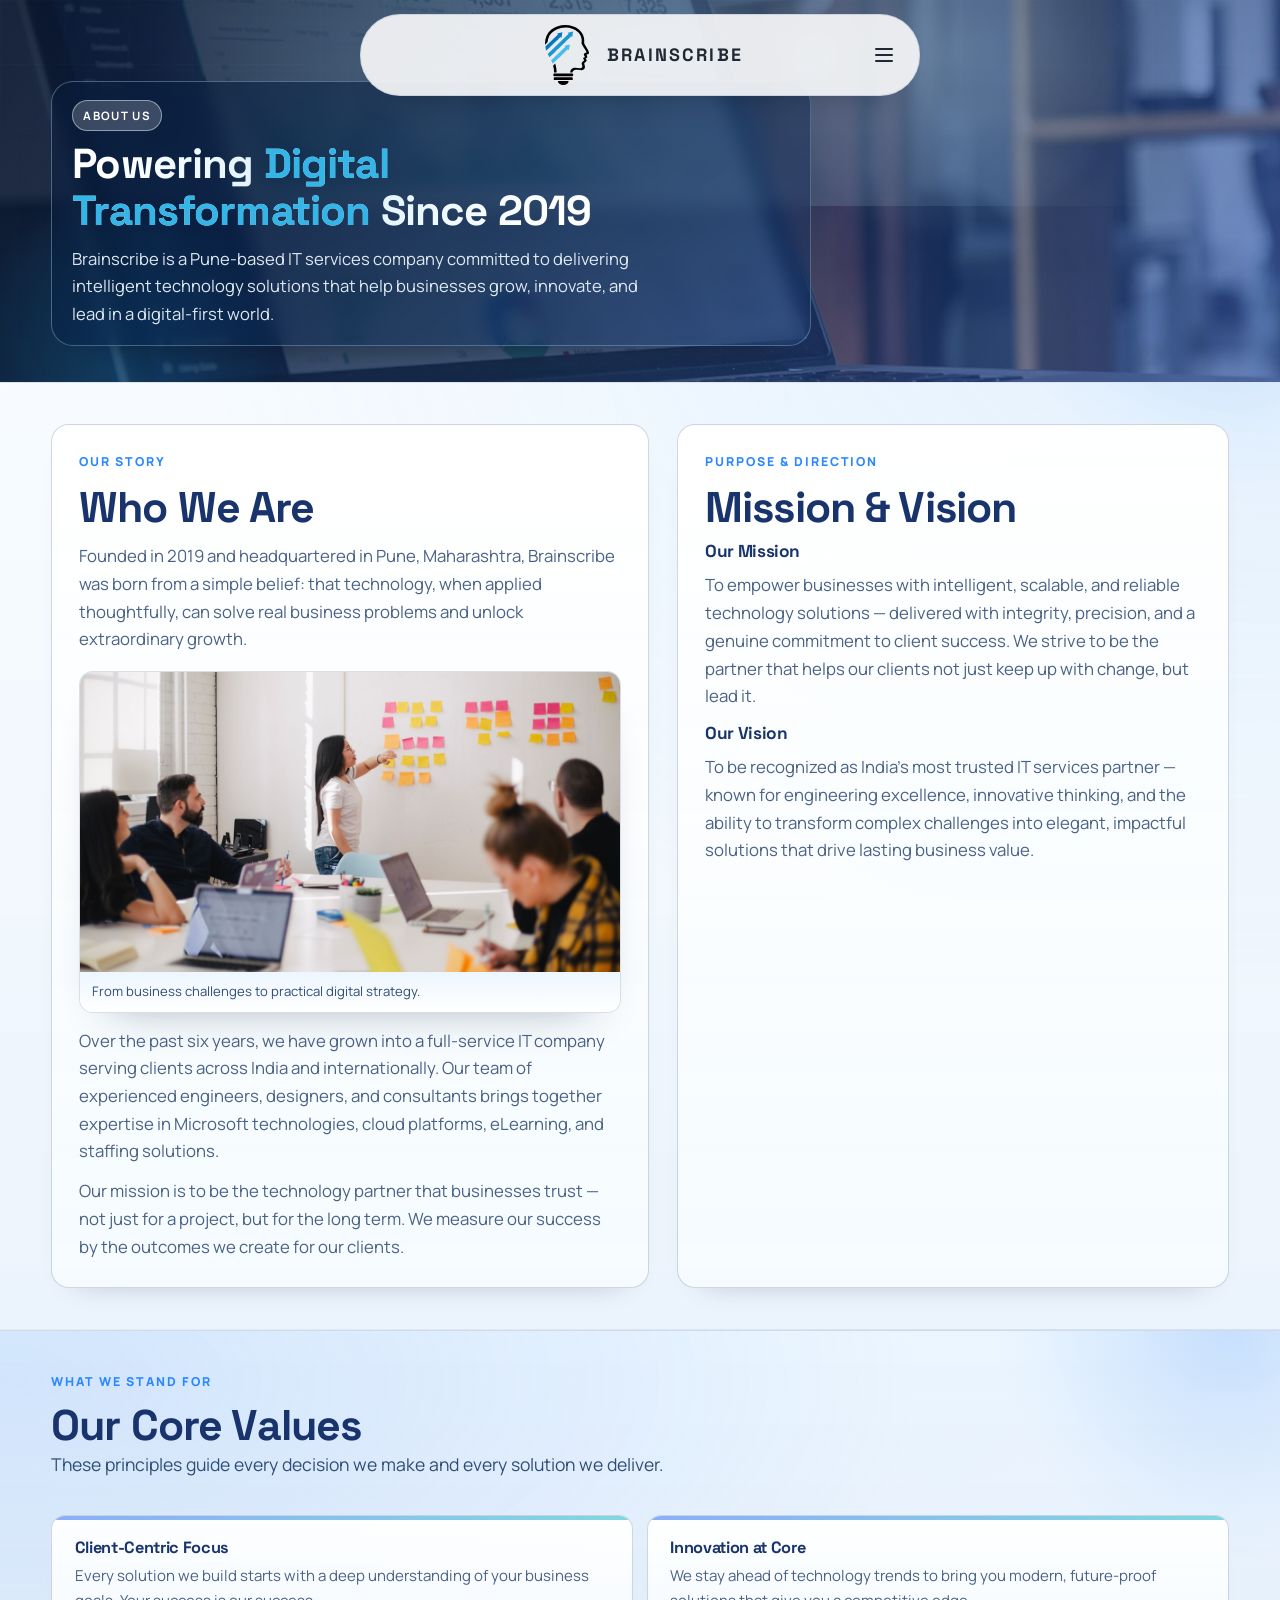
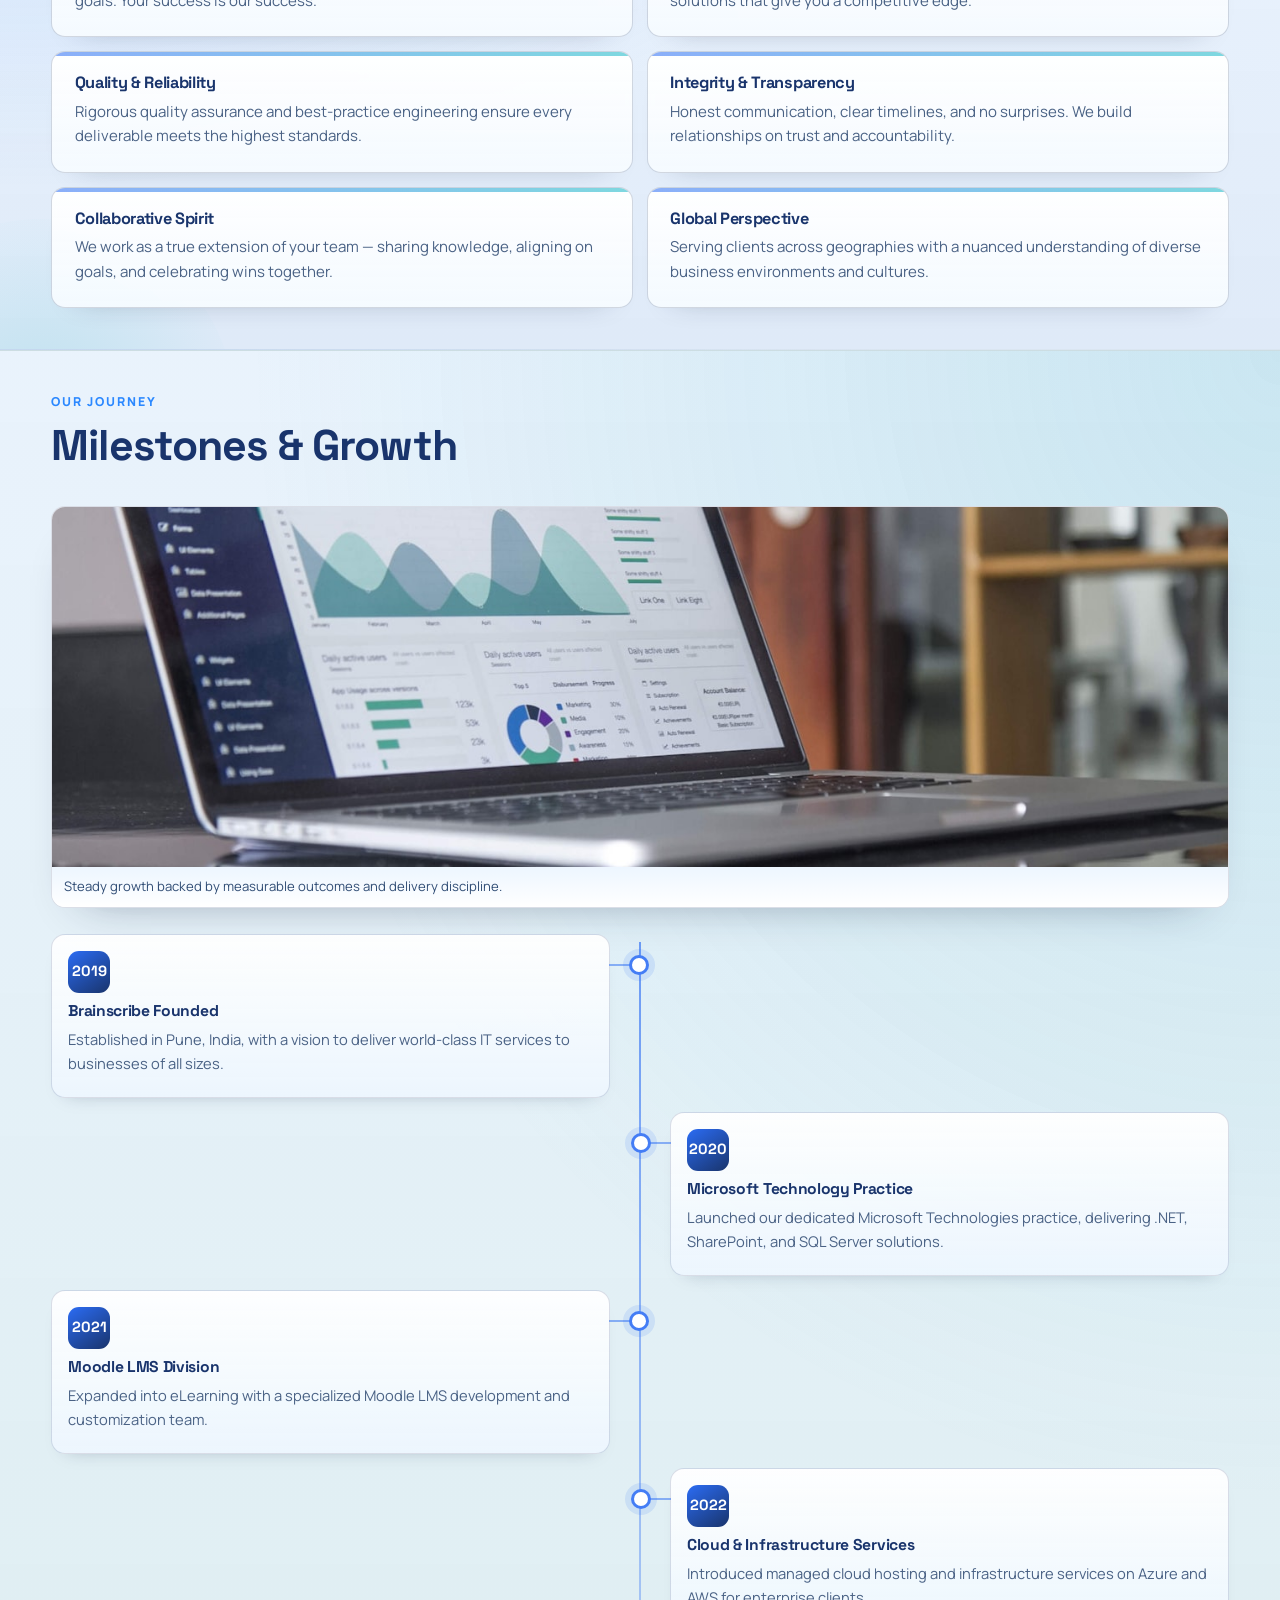
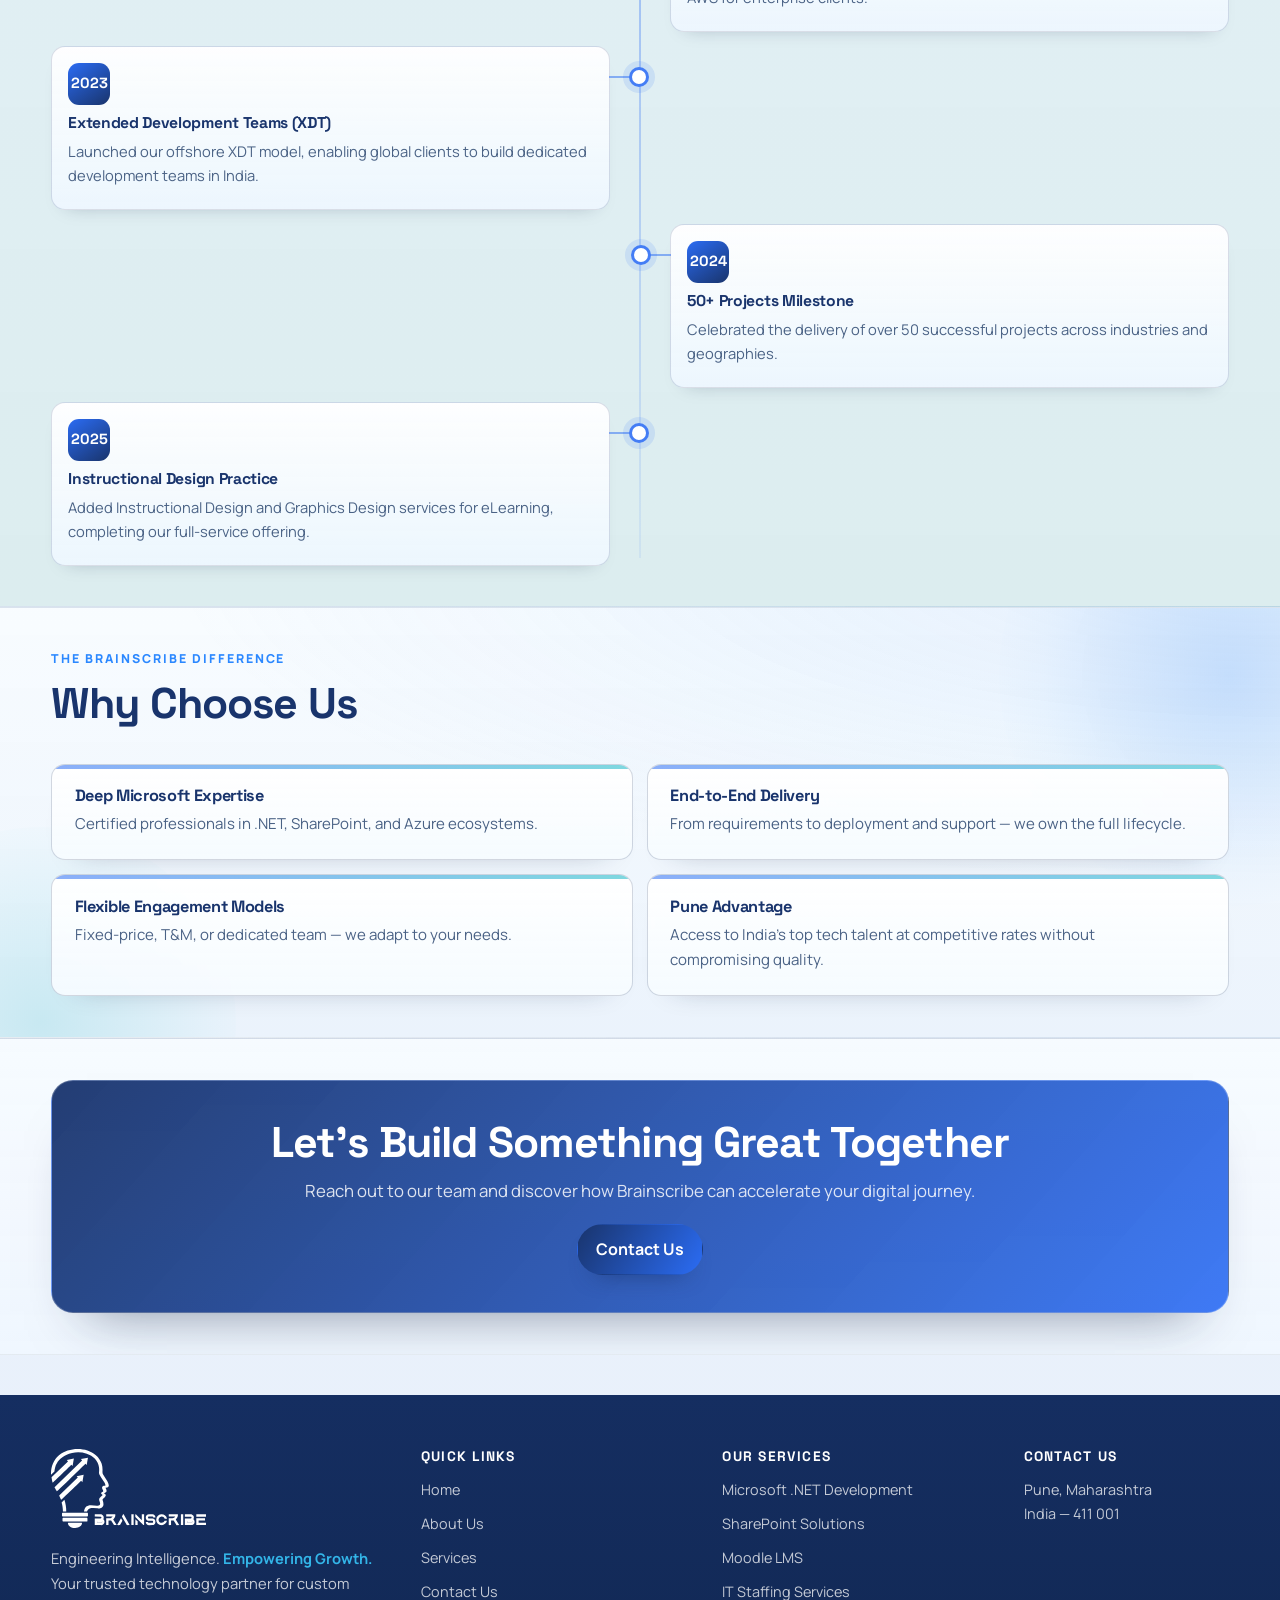
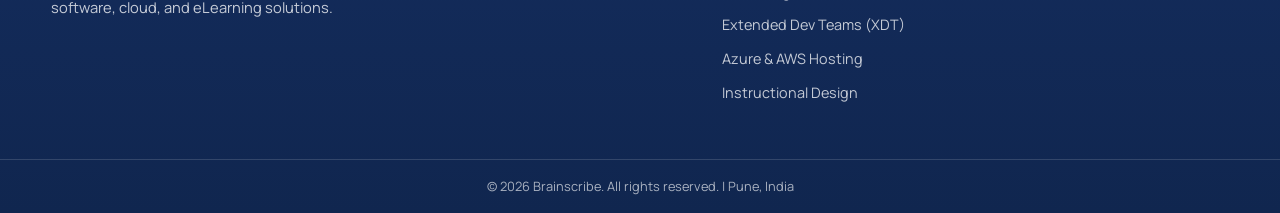
==== commit 21f0dbfb: "Footer cleanup" ====
--- a/about.html
+++ b/about.html
@@ -258,9 +258,7 @@
           <p class="footer-desc">Engineering Intelligence. <span class="text-accent-cyan">Empowering Growth.</span> Your
             trusted technology partner for custom
             software, cloud, and eLearning solutions.</p>
-          <div class="footer-social"><a href="#" aria-label="LinkedIn">in</a><a href="#"
-              aria-label="Twitter / X">X</a><a href="#" aria-label="Facebook">f</a></div>
-        </div>
+        </div>
         <div class="footer-col">
           <h4>Quick Links</h4>
           <ul>
@@ -282,16 +280,14 @@
             <li><a href="services.html">Instructional Design</a></li>
           </ul>
         </div>
-        <div class="footer-col">
-          <h4>Contact Us</h4>
-          <ul>
-            <li>
-              <p>Pune, Maharashtra<br>India — 411 001</p>
-            </li>
-            <li><a href="mailto:info@brainscribe.in">info@brainscribe.in</a></li>
-            <li><a href="tel:+912012345678">+91 20 1234 5678</a></li>
-          </ul>
-        </div>
+        <div class="footer-col">
+          <h4>Contact Us</h4>
+          <ul>
+            <li>
+              <p>Pune, Maharashtra<br>India — 411 001</p>
+            </li>
+          </ul>
+        </div>
       </div>
     </div>
     <div class="footer-bottom">
--- a/styles.css
+++ b/styles.css
@@ -1098,32 +1098,34 @@
   }
 }
 
-@media (max-width: 760px) {
-  .services-carousel-controls {
-    grid-template-columns: auto 1fr auto;
-  }
-
-  .service-carousel-arrow.prev {
-    grid-column: 1;
-  }
-
-  .service-carousel-arrow.next {
-    grid-column: 3;
-  }
-
-  .service-carousel-progress {
-    grid-column: 1 / -1;
-    grid-row: 2;
-  }
-
-  .service-carousel-counter {
-    justify-self: center;
-  }
-
-  .service-carousel-slide {
-    min-width: min(92vw, 540px);
-  }
-}
+@media (max-width: 760px) {
+  .services-carousel-viewport {
+    overflow: visible;
+    scroll-snap-type: none;
+    padding-bottom: 0;
+  }
+
+  .services-carousel-track {
+    display: grid;
+    width: 100%;
+    gap: 12px;
+    padding-right: 0;
+  }
+
+  .service-carousel-slide {
+    min-width: 100%;
+    grid-template-columns: 1fr;
+    scroll-snap-align: none;
+  }
+
+  .service-carousel-media {
+    display: none;
+  }
+
+  .services-carousel-controls {
+    display: none;
+  }
+}
 
 .service-block {
   padding: clamp(3rem, 4vw, 4.4rem) 0;
@@ -1289,11 +1291,11 @@
   padding: clamp(2.6rem, 4.2vw, 3.6rem) 0;
 }
 
-.footer-grid {
-  display: grid;
-  grid-template-columns: 1.2fr 0.9fr 1fr 1fr;
-  gap: 28px;
-}
+.footer-grid {
+  display: grid;
+  grid-template-columns: 1.25fr 1fr 1fr 0.75fr;
+  gap: 28px;
+}
 
 .footer-brand {
   display: flex;
@@ -1851,14 +1853,49 @@
   grid-template-columns: repeat(2, minmax(0, 1fr));
 }
 
-.card-dashed {
-  background: linear-gradient(180deg, rgba(247, 251, 255, 0.95), rgba(255, 255, 255, 0.86));
-}
-
-@media (max-width: 760px) {
-  .section {
-    padding: clamp(1.8rem, 5.1vw, 2.35rem) 0;
-  }
+.card-dashed {
+  background: linear-gradient(180deg, rgba(247, 251, 255, 0.95), rgba(255, 255, 255, 0.86));
+}
+
+.card.contact-form-shell {
+  border-style: solid;
+  border-color: rgba(47, 119, 214, 0.34);
+  background:
+    radial-gradient(130% 120% at 10% 0%, rgba(56, 189, 248, 0.18), transparent 55%),
+    radial-gradient(120% 100% at 100% 100%, rgba(43, 108, 244, 0.16), transparent 60%),
+    linear-gradient(180deg, rgba(239, 248, 255, 0.97), rgba(230, 241, 255, 0.94));
+}
+
+.contact-form-embed {
+  display: block;
+  width: 100%;
+  height: 980px;
+  min-height: 980px;
+  border: 0;
+  border-radius: 12px;
+  background: #fff;
+}
+
+@media (max-width: 980px) {
+  .contact-form-embed {
+    height: 1100px;
+    min-height: 1100px;
+  }
+}
+
+@media (max-width: 760px) {
+  .service-nav {
+    display: none;
+  }
+
+  .contact-form-embed {
+    height: 1240px;
+    min-height: 1240px;
+  }
+
+  .section {
+    padding: clamp(1.8rem, 5.1vw, 2.35rem) 0;
+  }
 
   .service-block {
     padding: clamp(1.65rem, 4.7vw, 2.15rem) 0;
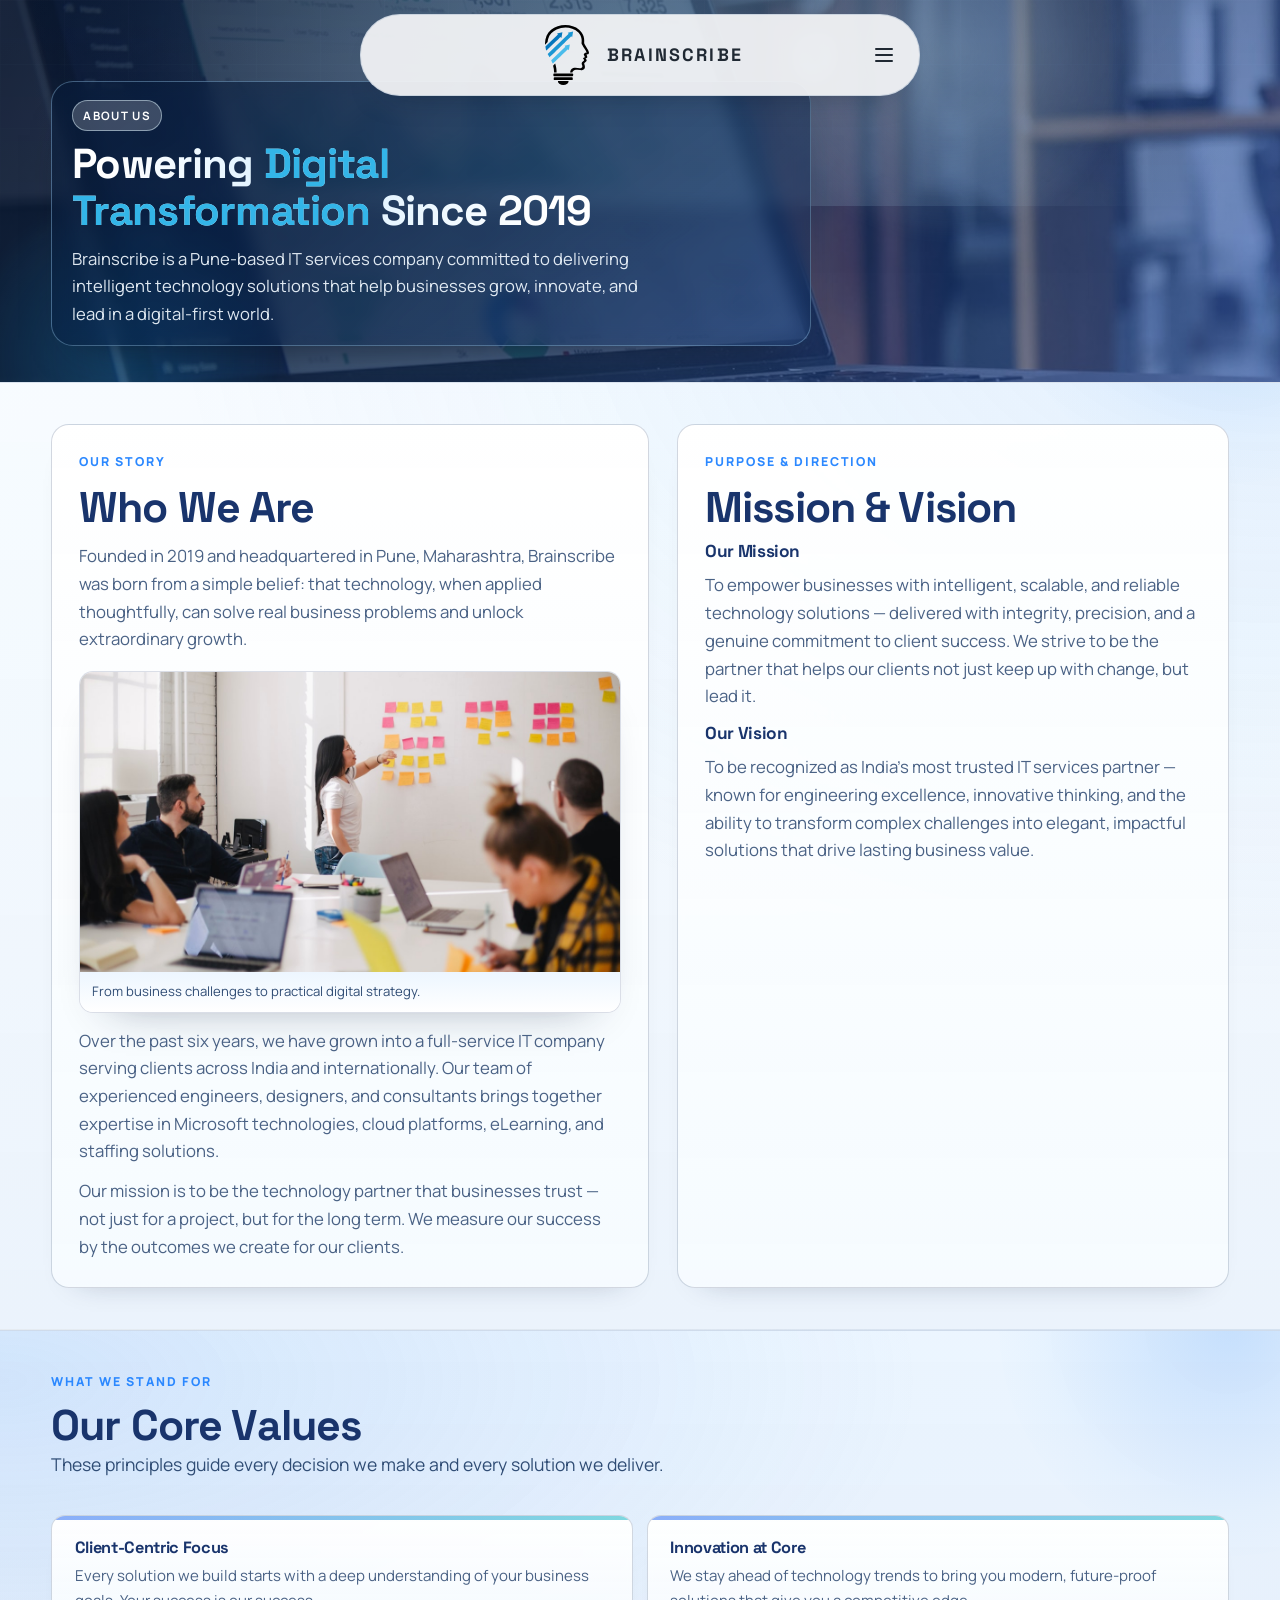
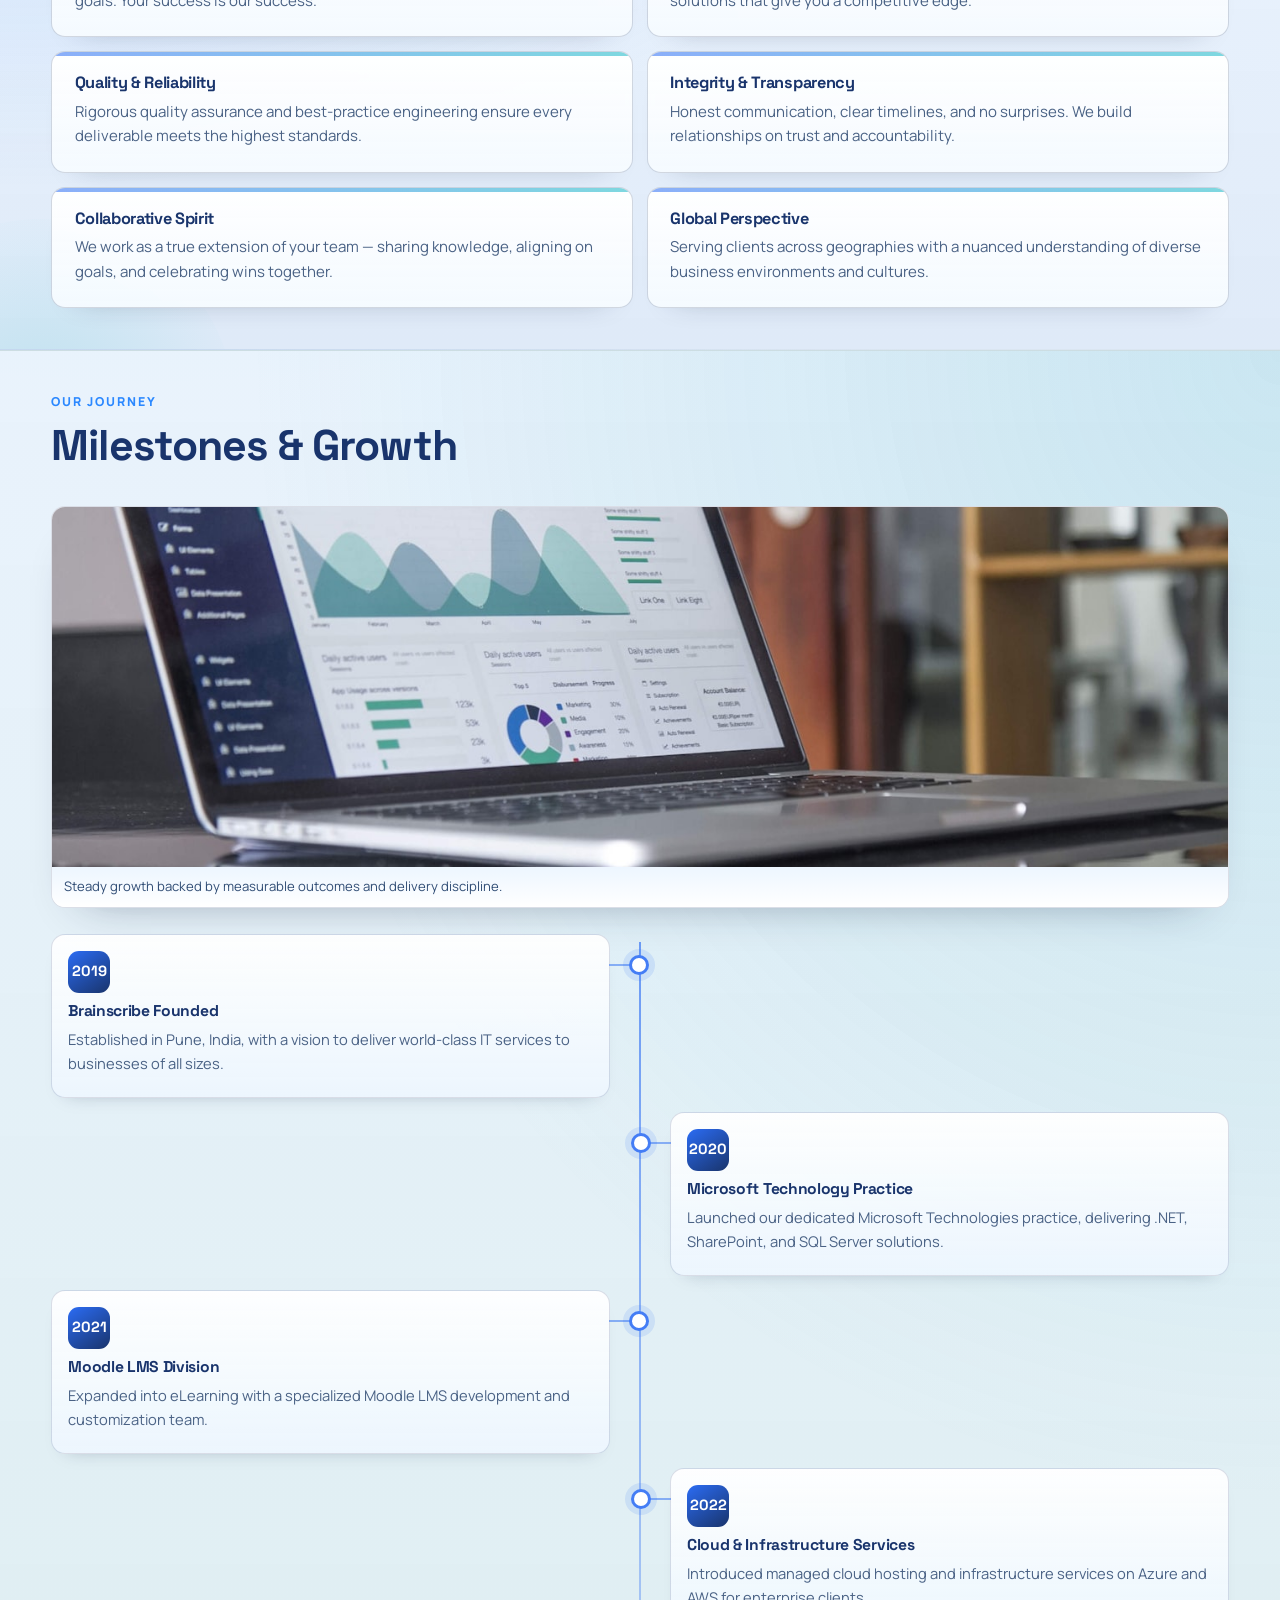
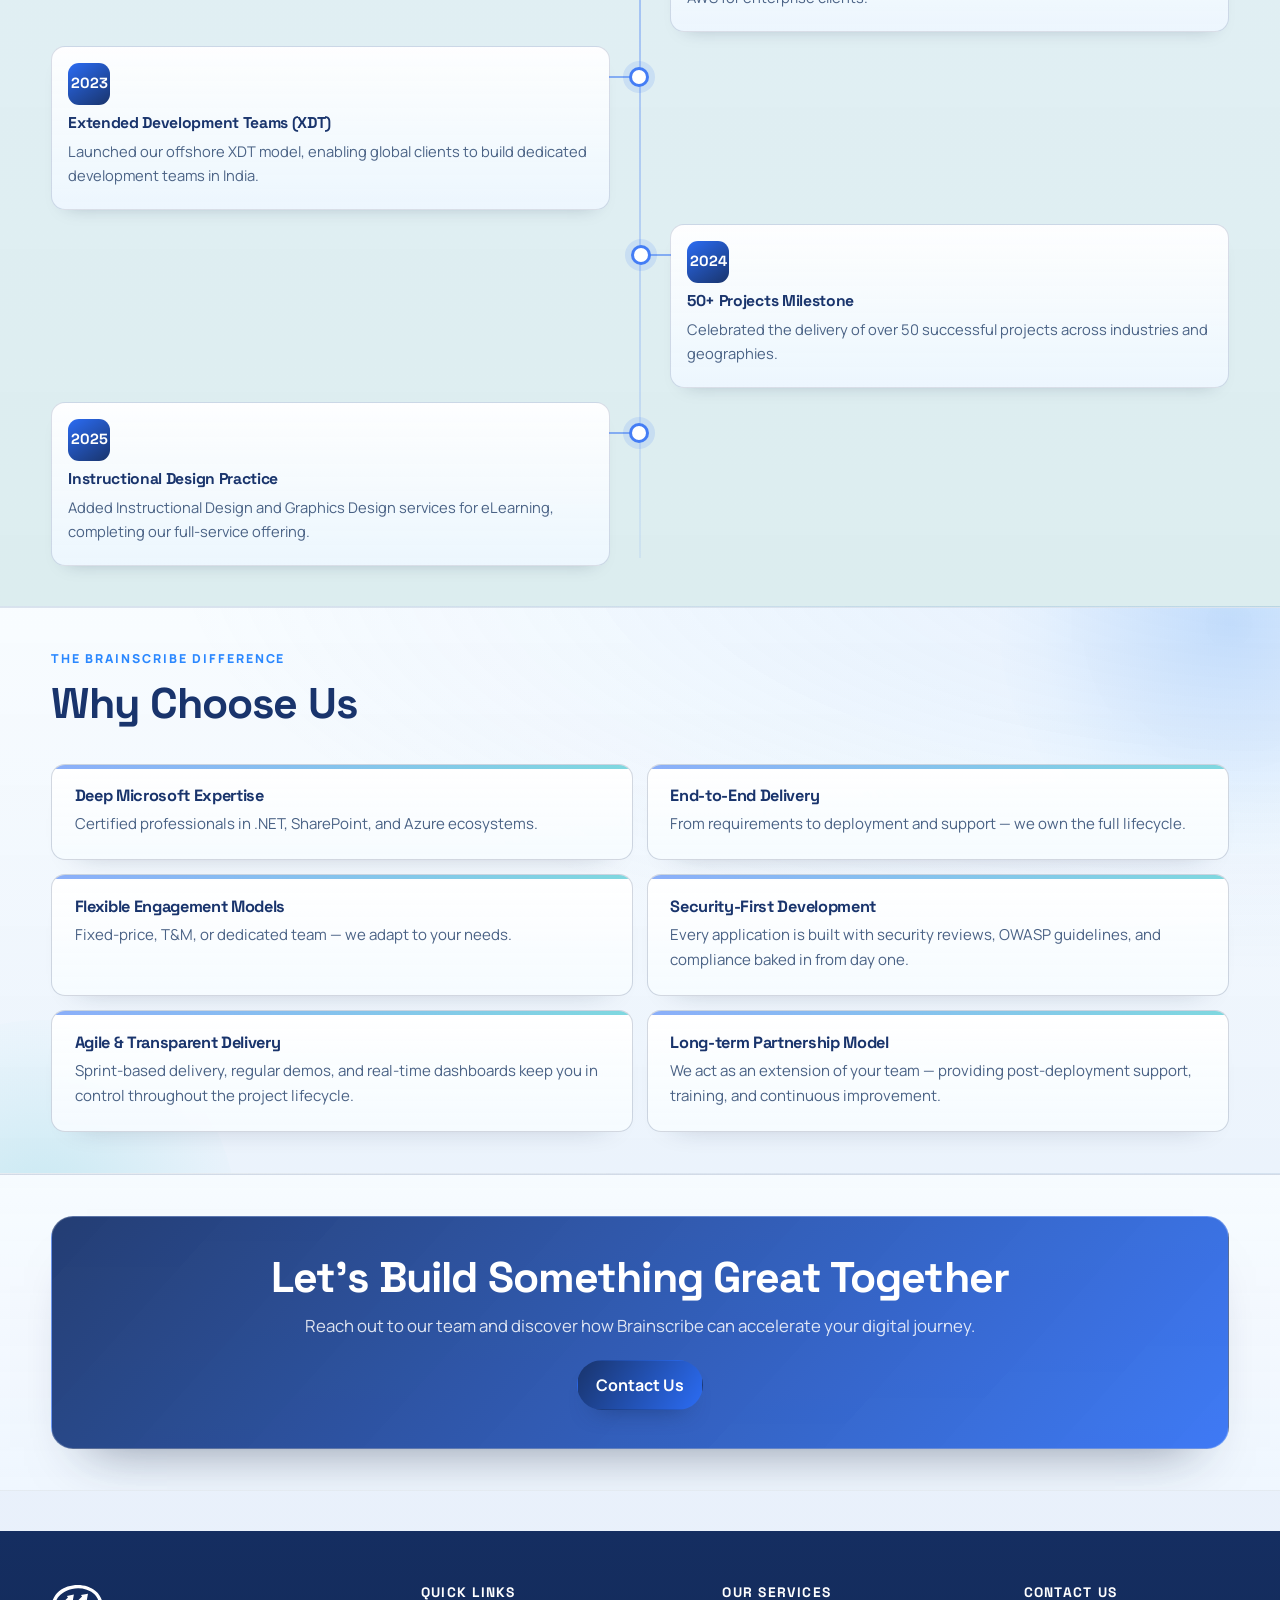
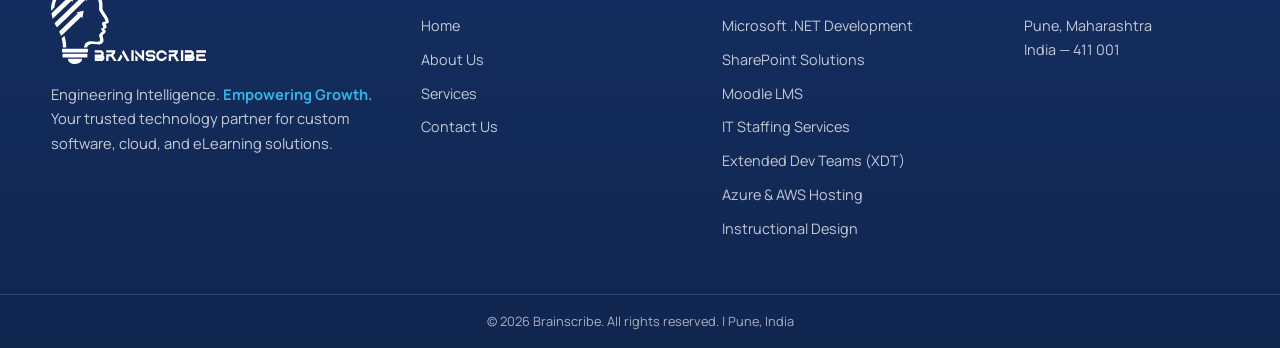
==== commit bd9a5248: "Updated Why Choose Us" ====
--- a/about.html
+++ b/about.html
@@ -229,17 +229,25 @@
             <h3>End-to-End Delivery</h3>
             <p>From requirements to deployment and support — we own the full lifecycle.</p>
           </article>
-          <article class="card reveal">
-            <h3>Flexible Engagement Models</h3>
-            <p>Fixed-price, T&M, or dedicated team — we adapt to your needs.</p>
-          </article>
-          <article class="card reveal">
-            <h3>Pune Advantage</h3>
-            <p>Access to India's top tech talent at competitive rates without compromising quality.</p>
-          </article>
-        </div>
-      </div>
-    </section>
+          <article class="card reveal">
+            <h3>Flexible Engagement Models</h3>
+            <p>Fixed-price, T&M, or dedicated team — we adapt to your needs.</p>
+          </article>
+          <article class="card reveal">
+            <h3>Security-First Development</h3>
+            <p>Every application is built with security reviews, OWASP guidelines, and compliance baked in from day one.</p>
+          </article>
+          <article class="card reveal">
+            <h3>Agile & Transparent Delivery</h3>
+            <p>Sprint-based delivery, regular demos, and real-time dashboards keep you in control throughout the project lifecycle.</p>
+          </article>
+          <article class="card reveal">
+            <h3>Long-term Partnership Model</h3>
+            <p>We act as an extension of your team — providing post-deployment support, training, and continuous improvement.</p>
+          </article>
+        </div>
+      </div>
+    </section>
 
     <section class="section cta-band">
       <div class="container reveal">
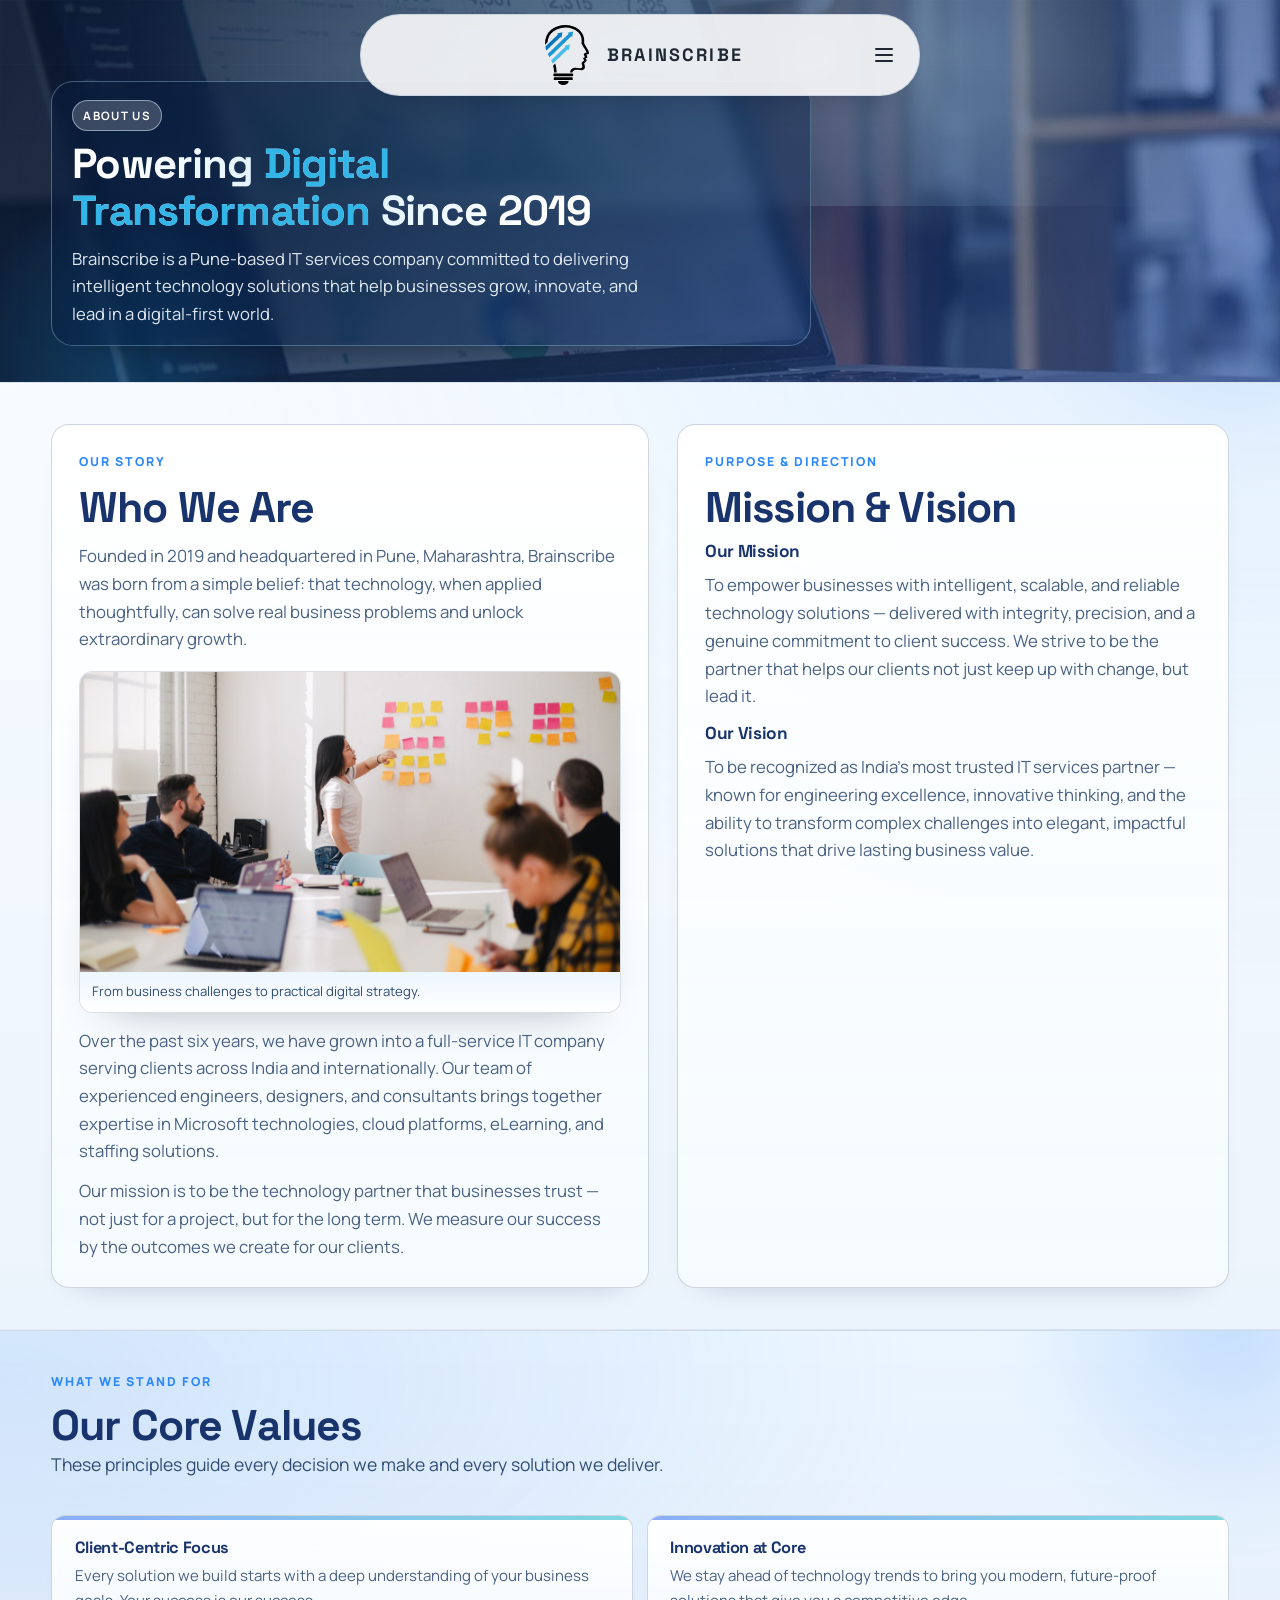
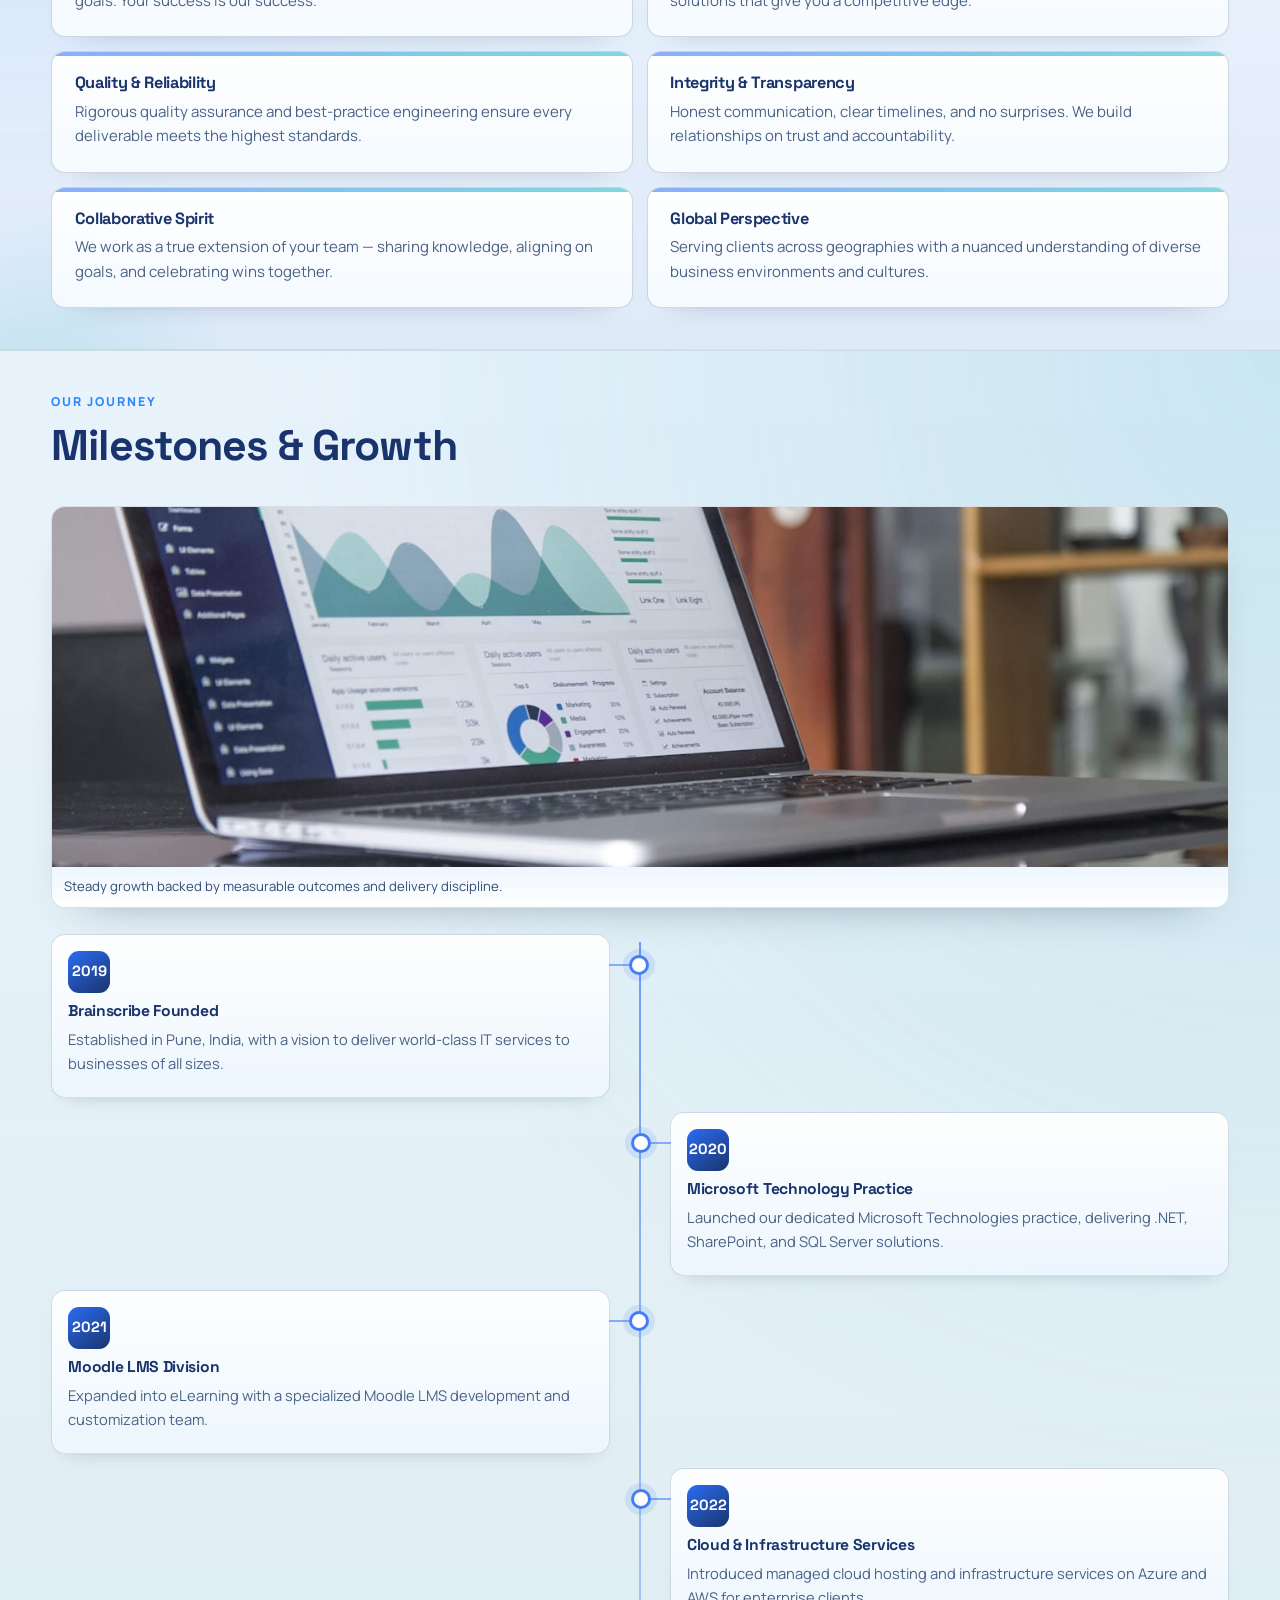
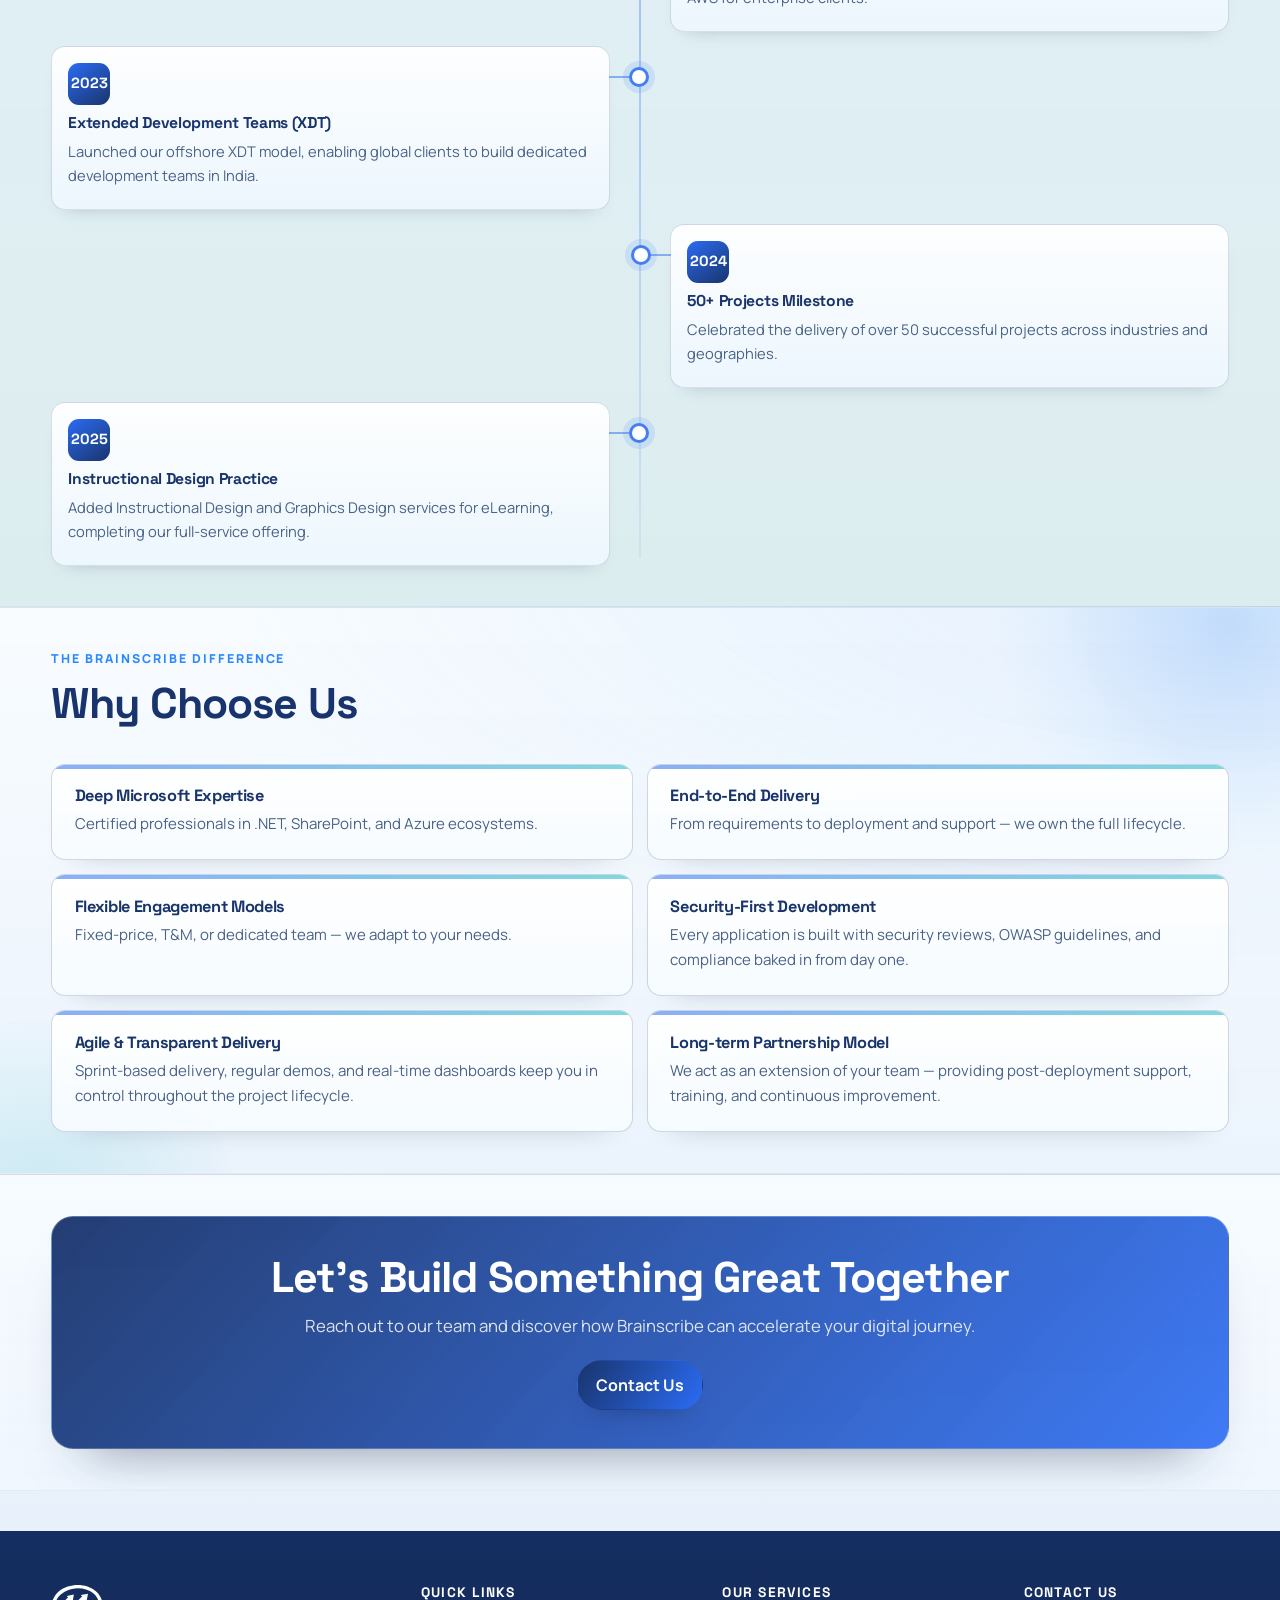
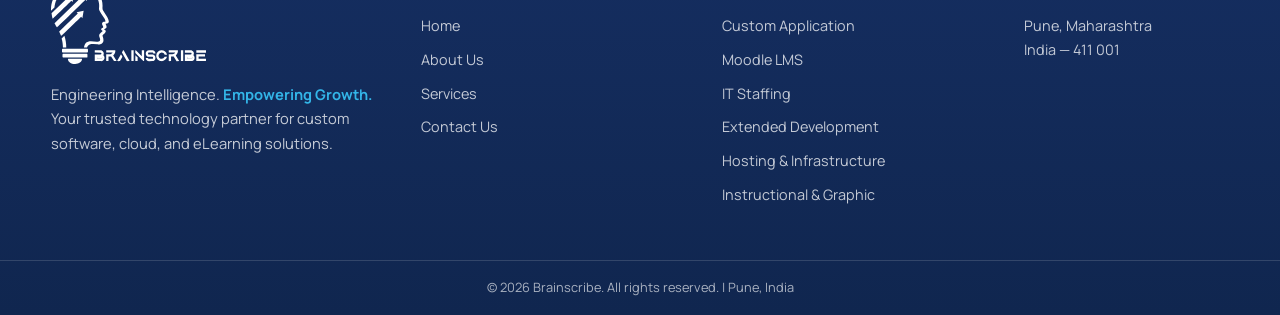
==== commit f73dc58e: "Additional changes have been made to the services pages." ====
--- a/about.html
+++ b/about.html
@@ -41,10 +41,18 @@
                     here</span></a>
                 <a class="active" href="about.html"><span class="menu-link-title">About Us</span><span
                     class="menu-link-meta">Who we are</span></a>
-                <a href="services.html"><span class="menu-link-title">Services</span><span class="menu-link-meta">What
-                    we do</span></a>
-                <a href="contact.html"><span class="menu-link-title">Contact Us</span><span class="menu-link-meta">Let's
-                    talk</span></a>
+                <a href="services.html"><span class="menu-link-title">Services</span><span class="menu-link-meta">What
+                    we do</span></a>
+                <div class="menu-service-links">
+                  <a class="menu-sub-link" href="service-custom-application.html">01. Custom Application</a>
+                  <a class="menu-sub-link" href="service-moodle-lms.html">02. Moodle LMS</a>
+                  <a class="menu-sub-link" href="service-it-staffing.html">03. IT Staffing</a>
+                  <a class="menu-sub-link" href="service-extended-development.html">04. Extended Development</a>
+                  <a class="menu-sub-link" href="service-hosting-infrastructure.html">05. Hosting &amp; Infrastructure</a>
+                  <a class="menu-sub-link" href="service-instructional-graphic.html">06. Instructional &amp; Graphic</a>
+                </div>
+                <a href="contact.html"><span class="menu-link-title">Contact Us</span><span class="menu-link-meta">Let's
+                    talk</span></a>
                 <a class="menu-cta-btn" href="contact.html">
                   <span>Get in Touch</span>
                   <span aria-hidden="true">&rarr;</span>
@@ -277,15 +285,14 @@
           </ul>
         </div>
         <div class="footer-col">
-          <h4>Our Services</h4>
-          <ul>
-            <li><a href="services.html">Microsoft .NET Development</a></li>
-            <li><a href="services.html">SharePoint Solutions</a></li>
-            <li><a href="services.html">Moodle LMS</a></li>
-            <li><a href="services.html">IT Staffing Services</a></li>
-            <li><a href="services.html">Extended Dev Teams (XDT)</a></li>
-            <li><a href="services.html">Azure & AWS Hosting</a></li>
-            <li><a href="services.html">Instructional Design</a></li>
+          <h4>Our Services</h4>
+          <ul>
+            <li><a href="service-custom-application.html">Custom Application</a></li>
+            <li><a href="service-moodle-lms.html">Moodle LMS</a></li>
+            <li><a href="service-it-staffing.html">IT Staffing</a></li>
+            <li><a href="service-extended-development.html">Extended Development</a></li>
+            <li><a href="service-hosting-infrastructure.html">Hosting &amp; Infrastructure</a></li>
+            <li><a href="service-instructional-graphic.html">Instructional &amp; Graphic</a></li>
           </ul>
         </div>
         <div class="footer-col">
@@ -310,3 +317,4 @@
 </body>
 
 </html>
+
--- a/styles.css
+++ b/styles.css
@@ -900,16 +900,343 @@
   transition: 0.2s ease;
 }
 
-.service-nav a:hover {
-  color: var(--navy);
-  background: var(--sky-pale);
-  border-color: var(--line-strong);
-}
-
-.services-carousel {
-  position: relative;
-  padding: 8px 0 0;
-}
+.service-nav a:hover {
+  color: var(--navy);
+  background: var(--sky-pale);
+  border-color: var(--line-strong);
+}
+
+.services-showcase .container {
+  display: grid;
+  gap: 14px;
+}
+
+.services-overview-grid {
+  display: grid;
+  grid-template-columns: repeat(3, minmax(0, 1fr));
+  gap: 14px;
+}
+
+.service-overview-tile {
+  display: flex;
+  flex-direction: column;
+  gap: 10px;
+  height: 100%;
+}
+
+.service-overview-head {
+  display: flex;
+  align-items: center;
+  gap: 8px;
+}
+
+.service-overview-index {
+  width: 30px;
+  height: 30px;
+  border-radius: 9px;
+  background: linear-gradient(145deg, var(--cobalt), var(--navy));
+  color: #fff;
+  font: 700 0.78rem/1 "Space Grotesk", sans-serif;
+  display: inline-flex;
+  align-items: center;
+  justify-content: center;
+}
+
+.service-overview-icon {
+  width: 30px;
+  height: 30px;
+  border-radius: 9px;
+  padding: 5px;
+  border: 1px solid rgba(43, 108, 244, 0.28);
+  background: rgba(233, 244, 255, 0.9);
+}
+
+.service-overview-points {
+  margin: 4px 0 2px 18px;
+  color: var(--muted);
+  display: grid;
+  gap: 4px;
+  font-size: 0.9rem;
+}
+
+.service-overview-tile .button {
+  margin-top: auto;
+}
+
+.service-detail-shell {
+  max-width: 1080px;
+  margin: 0 auto;
+  display: grid;
+  grid-template-columns: minmax(290px, 0.92fr) minmax(0, 1.08fr);
+  gap: 14px;
+  align-items: stretch;
+}
+
+.service-detail-copy {
+  height: 100%;
+}
+
+.service-detail-copy .button {
+  margin-top: 14px;
+}
+
+.service-detail-highlights {
+  margin: 10px 0 14px 18px;
+  color: var(--muted);
+  display: grid;
+  gap: 6px;
+}
+
+.service-detail-media {
+  margin: 0;
+  border: 1px solid rgba(25, 52, 108, 0.14);
+  border-radius: 14px;
+  overflow: hidden;
+  background: rgba(244, 250, 255, 0.9);
+  display: grid;
+  grid-template-rows: 1fr auto;
+}
+
+.service-detail-media img {
+  width: 100%;
+  height: 100%;
+  min-height: 320px;
+  object-fit: cover;
+  display: block;
+}
+
+.service-detail-media figcaption {
+  padding: 9px 12px 10px;
+  color: var(--muted-strong);
+  font-size: 0.85rem;
+  font-weight: 600;
+  line-height: 1.4;
+}
+
+.service-detail-page .page-hero h1 {
+  max-width: 19ch;
+}
+
+.services-accordion {
+  display: grid;
+  gap: 12px;
+}
+
+.service-accordion-item {
+  border: 1px solid rgba(19, 52, 103, 0.16);
+  border-radius: 16px;
+  background: linear-gradient(180deg, rgba(255, 255, 255, 0.96), rgba(243, 249, 255, 0.92));
+  box-shadow: var(--shadow-sm);
+  padding: 0;
+  overflow: hidden;
+  transition: border-color 220ms ease, box-shadow 220ms ease, background-color 220ms ease;
+}
+
+.service-accordion-item.is-open {
+  border-color: rgba(37, 99, 235, 0.38);
+  box-shadow: var(--shadow-md);
+  background: linear-gradient(180deg, rgba(245, 251, 255, 0.98), rgba(234, 244, 255, 0.94));
+}
+
+.service-main-trigger {
+  width: 100%;
+  border: 0;
+  background: linear-gradient(180deg, rgba(255, 255, 255, 0.96), rgba(238, 246, 255, 0.92));
+  color: var(--navy);
+  display: flex;
+  align-items: center;
+  justify-content: space-between;
+  gap: 10px;
+  padding: 14px 16px;
+  text-align: left;
+  cursor: pointer;
+}
+
+.service-main-trigger:focus-visible {
+  outline: 2px solid rgba(29, 78, 216, 0.5);
+  outline-offset: -2px;
+}
+
+.service-main-label {
+  display: inline-flex;
+  align-items: baseline;
+  gap: 8px;
+}
+
+.service-main-index {
+  font: 700 0.82rem/1 "Space Grotesk", sans-serif;
+  letter-spacing: 0.06em;
+  color: var(--muted-strong);
+}
+
+.service-main-title {
+  font: 700 1.02rem/1.2 "Space Grotesk", sans-serif;
+  color: var(--navy);
+}
+
+.service-main-icon {
+  width: 28px;
+  height: 28px;
+  border-radius: 999px;
+  border: 1px solid rgba(25, 52, 108, 0.22);
+  background: rgba(255, 255, 255, 0.9);
+  color: var(--navy);
+  display: inline-flex;
+  align-items: center;
+  justify-content: center;
+  font-size: 1.05rem;
+  font-weight: 700;
+  line-height: 1;
+  transition: transform 220ms ease, background-color 220ms ease;
+}
+
+.service-accordion-item.is-open .service-main-icon {
+  transform: rotate(45deg);
+  background: rgba(37, 99, 235, 0.12);
+}
+
+.service-main-panel {
+  display: none;
+  padding: 10px;
+}
+
+.service-accordion-item.is-open .service-main-panel {
+  display: block;
+}
+
+.service-accordion-index {
+  display: inline-flex;
+  align-items: center;
+  justify-content: center;
+  width: 34px;
+  height: 34px;
+  border-radius: 10px;
+  background: linear-gradient(145deg, var(--cobalt), var(--navy));
+  color: #fff;
+  font: 700 0.82rem/1 "Space Grotesk", sans-serif;
+}
+
+.service-accordion-label {
+  display: grid;
+  gap: 3px;
+}
+
+.service-accordion-label strong {
+  font: 700 1rem/1.15 "Space Grotesk", sans-serif;
+  color: var(--navy);
+}
+
+.service-accordion-label small {
+  color: var(--muted-strong);
+  font-size: 0.84rem;
+}
+
+.service-summary-card {
+  border: 1px solid rgba(158, 196, 255, 0.32);
+  border-radius: 13px;
+  background: linear-gradient(142deg, #1d4ed8 0%, #1d4ed8 42%, #143a9f 100%);
+  color: #fff;
+  padding: 12px;
+}
+
+.service-summary-head {
+  display: grid;
+  grid-template-columns: auto minmax(0, 1fr) auto;
+  align-items: start;
+  gap: 10px;
+}
+
+.service-summary-card .service-accordion-index {
+  width: 32px;
+  height: 32px;
+  border-radius: 9px;
+  background: rgba(255, 255, 255, 0.18);
+  border: 1px solid rgba(255, 255, 255, 0.36);
+}
+
+.service-summary-icon {
+  width: 32px;
+  height: 32px;
+  border-radius: 9px;
+  padding: 6px;
+  border: 1px solid rgba(255, 255, 255, 0.36);
+  background: rgba(255, 255, 255, 0.18);
+}
+
+.service-summary-card .service-accordion-label strong {
+  color: #fff;
+}
+
+.service-summary-card .service-accordion-label small {
+  color: rgba(230, 240, 255, 0.94);
+}
+
+.service-summary-points {
+  margin: 10px 0 0 18px;
+  color: rgba(243, 248, 255, 0.96);
+  display: grid;
+  gap: 5px;
+}
+
+.service-summary-points li {
+  font-size: 0.89rem;
+}
+
+.service-accordion-trigger {
+  width: 30px;
+  height: 30px;
+  border-radius: 999px;
+  border: 1px solid rgba(255, 255, 255, 0.5);
+  background: rgba(255, 255, 255, 0.14);
+  color: #fff;
+  display: inline-flex;
+  align-items: center;
+  justify-content: center;
+  padding: 0;
+  cursor: pointer;
+}
+
+.service-accordion-trigger:focus-visible {
+  outline: 2px solid rgba(219, 234, 254, 0.95);
+  outline-offset: 2px;
+}
+
+.service-accordion-icon {
+  width: auto;
+  height: auto;
+  border-radius: 0;
+  border: 0;
+  display: inline-flex;
+  align-items: center;
+  justify-content: center;
+  color: currentColor;
+  font-size: 1.1rem;
+  font-weight: 700;
+  line-height: 1;
+  transition: transform 220ms ease;
+}
+
+.service-accordion-item.is-detail-open .service-accordion-icon {
+  transform: rotate(45deg);
+}
+
+.service-accordion-item.is-open .service-summary-card {
+  background: linear-gradient(142deg, #1e40af 0%, #1d4ed8 44%, #143a9f 100%);
+}
+
+.service-accordion-panel {
+  display: none;
+  margin-top: 8px;
+}
+
+.service-accordion-item.is-detail-open .service-accordion-panel {
+  display: block;
+}
+
+.services-carousel {
+  position: relative;
+  padding: 8px 0 0;
+}
 
 .services-carousel-pin {
   position: relative;
@@ -959,14 +1286,142 @@
   margin-bottom: 12px;
 }
 
-.service-carousel-copy .button {
-  margin-top: auto;
-}
-
-.service-points {
-  margin: 8px 0 18px 18px;
-  color: var(--muted);
-}
+.service-carousel-copy .button {
+  margin-top: auto;
+}
+
+.service-carousel-slide.content-only {
+  grid-template-columns: minmax(240px, 0.92fr) minmax(0, 1.08fr);
+  align-items: stretch;
+}
+
+.service-carousel-slide.content-only.reverse .service-overview-card {
+  order: 2;
+}
+
+.service-carousel-slide.content-only.reverse .service-carousel-copy {
+  order: 1;
+}
+
+.service-overview-card {
+  padding: clamp(18px, 2.2vw, 24px);
+  display: flex;
+  flex-direction: column;
+  justify-content: flex-start;
+}
+
+.service-overview-card .service-mini-title {
+  margin-top: 0;
+}
+
+.service-overview-card .service-feature-list {
+  margin-bottom: 0;
+}
+
+.service-rich-copy .section-tag {
+  display: inline-flex;
+  align-self: flex-start;
+  margin: 2px 0 10px;
+  padding: 6px 10px;
+  border: 1px solid rgba(34, 100, 196, 0.26);
+  border-radius: 999px;
+  font: 700 0.74rem/1 "Space Grotesk", sans-serif;
+  letter-spacing: 0.08em;
+  text-transform: uppercase;
+  color: var(--navy);
+  background: rgba(229, 241, 255, 0.84);
+}
+
+.service-rich-copy .lead {
+  color: var(--muted-strong);
+  font-weight: 600;
+}
+
+.service-mini-title {
+  margin: 10px 0 8px;
+  font-size: clamp(1.02rem, 1vw + 0.88rem, 1.2rem);
+}
+
+.service-feature-list {
+  margin: 8px 0 14px 18px;
+  color: var(--muted);
+}
+
+.service-feature-list li {
+  margin-bottom: 6px;
+  font-size: 0.92rem;
+}
+
+.sub-service-cards {
+  display: grid;
+  grid-template-columns: repeat(2, minmax(0, 1fr));
+  gap: 10px;
+  margin-top: 10px;
+}
+
+.sub-service-card {
+  border: 1px solid rgba(25, 52, 108, 0.14);
+  border-radius: 12px;
+  background: linear-gradient(180deg, rgba(255, 255, 255, 0.96), rgba(243, 249, 255, 0.9));
+  padding: 11px 12px;
+}
+
+.sub-service-card h4 {
+  margin-bottom: 6px;
+  font-size: 0.92rem;
+}
+
+.sub-service-card p {
+  margin: 0;
+  font-size: 0.88rem;
+}
+
+.benefit-pills {
+  margin-top: 12px;
+  display: flex;
+  flex-wrap: wrap;
+  gap: 8px;
+}
+
+.benefit-pill {
+  border: 1px solid rgba(38, 96, 188, 0.22);
+  border-radius: 999px;
+  background: rgba(227, 240, 255, 0.78);
+  color: var(--navy);
+  font-size: 0.79rem;
+  font-weight: 700;
+  letter-spacing: 0.01em;
+  padding: 6px 10px;
+}
+
+.xdt-steps {
+  margin-top: 14px;
+  border: 1px solid rgba(25, 52, 108, 0.14);
+  border-radius: 12px;
+  background: rgba(242, 248, 255, 0.86);
+  padding: 12px;
+}
+
+.xdt-steps h4 {
+  margin-bottom: 8px;
+  font-size: 0.92rem;
+}
+
+.xdt-steps ol {
+  margin-left: 20px;
+  color: var(--muted);
+  display: grid;
+  gap: 6px;
+}
+
+.xdt-steps li {
+  font-size: 0.88rem;
+}
+
+.service-points {
+  margin: 8px 0 18px 18px;
+  color: var(--muted);
+}
 
 .service-points li {
   margin-bottom: 6px;
@@ -1055,10 +1510,44 @@
   white-space: nowrap;
 }
 
-@media (max-width: 980px) {
-  .services-carousel {
-    height: auto;
-  }
+@media (max-width: 980px) {
+  .services-overview-grid {
+    grid-template-columns: repeat(2, minmax(0, 1fr));
+  }
+
+  .service-detail-shell {
+    grid-template-columns: minmax(250px, 0.9fr) minmax(0, 1.1fr);
+    gap: 12px;
+  }
+
+  .service-detail-media img {
+    min-height: 280px;
+  }
+
+  .service-main-trigger {
+    padding: 13px 14px;
+  }
+
+  .service-main-title {
+    font-size: 0.98rem;
+  }
+
+  .service-main-panel {
+    padding: 9px;
+  }
+
+  .service-summary-head {
+    gap: 9px;
+  }
+
+  .service-summary-points {
+    margin-top: 9px;
+    gap: 4px;
+  }
+
+  .services-carousel {
+    height: auto;
+  }
 
   .services-carousel-pin {
     position: relative;
@@ -1093,12 +1582,106 @@
     scroll-snap-align: start;
   }
 
-  .service-carousel-media img {
-    min-height: 220px;
-  }
-}
+  .service-carousel-media img {
+    min-height: 220px;
+  }
+
+  .sub-service-cards {
+    grid-template-columns: 1fr;
+  }
+
+  .service-carousel-slide.content-only.reverse .service-overview-card,
+  .service-carousel-slide.content-only.reverse .service-carousel-copy {
+    order: initial;
+  }
+}
 
 @media (max-width: 760px) {
+  .services-overview-grid {
+    grid-template-columns: 1fr;
+  }
+
+  .service-detail-shell {
+    grid-template-columns: 1fr;
+    gap: 10px;
+  }
+
+  .service-detail-media img {
+    height: clamp(190px, 56vw, 280px);
+    min-height: 0;
+  }
+
+  .service-accordion-item {
+    padding: 0;
+  }
+
+  .service-main-trigger {
+    padding: 12px;
+  }
+
+  .service-main-label {
+    gap: 7px;
+  }
+
+  .service-main-index {
+    font-size: 0.76rem;
+  }
+
+  .service-main-title {
+    font-size: 0.92rem;
+  }
+
+  .service-main-icon {
+    width: 26px;
+    height: 26px;
+  }
+
+  .service-main-panel {
+    padding: 8px;
+  }
+
+  .service-summary-card {
+    padding: 10px;
+  }
+
+  .service-summary-head {
+    gap: 8px;
+  }
+
+  .service-accordion-index {
+    width: 30px;
+    height: 30px;
+    border-radius: 9px;
+    font-size: 0.76rem;
+  }
+
+  .service-accordion-label strong {
+    font-size: 0.94rem;
+  }
+
+  .service-accordion-label small {
+    font-size: 0.8rem;
+  }
+
+  .service-summary-icon {
+    width: 30px;
+    height: 30px;
+    padding: 5px;
+  }
+
+  .service-summary-points {
+    margin-left: 16px;
+  }
+
+  .service-summary-points li {
+    font-size: 0.84rem;
+  }
+
+  .service-accordion-trigger {
+    width: 28px;
+    height: 28px;
+  }
+
   .services-carousel-viewport {
     overflow: visible;
     scroll-snap-type: none;
@@ -1884,10 +2467,6 @@
 }
 
 @media (max-width: 760px) {
-  .service-nav {
-    display: none;
-  }
-
   .contact-form-embed {
     height: 1240px;
     min-height: 1240px;
@@ -3242,15 +3821,35 @@
   transition: color 200ms ease;
 }
 
-.site-header .menu-links-col a:not(.menu-cta-btn):hover,
-.site-header .menu-links-col a:not(.menu-cta-btn).active {
-  opacity: 1;
-  color: #121a27;
-}
-
-.site-header .menu-links-col .menu-cta-btn {
-  margin-top: 14px;
-  display: inline-flex;
+.site-header .menu-links-col a:not(.menu-cta-btn):hover,
+.site-header .menu-links-col a:not(.menu-cta-btn).active {
+  opacity: 1;
+  color: #121a27;
+}
+
+.site-header .menu-service-links {
+  display: grid;
+  gap: 3px;
+  margin: 2px 0 6px 10px;
+  padding-left: 10px;
+  border-left: 1px solid rgba(32, 41, 51, 0.16);
+}
+
+.site-header .menu-links-col a.menu-sub-link {
+  padding: 2px 0;
+  color: #5a6472;
+  font: 600 0.83rem/1.35 "Manrope", sans-serif;
+  letter-spacing: 0.01em;
+}
+
+.site-header .menu-links-col a.menu-sub-link:hover,
+.site-header .menu-links-col a.menu-sub-link:focus-visible {
+  color: #1d4ed8;
+}
+
+.site-header .menu-links-col .menu-cta-btn {
+  margin-top: 14px;
+  display: inline-flex;
   align-items: center;
   justify-content: space-between;
   gap: 12px;
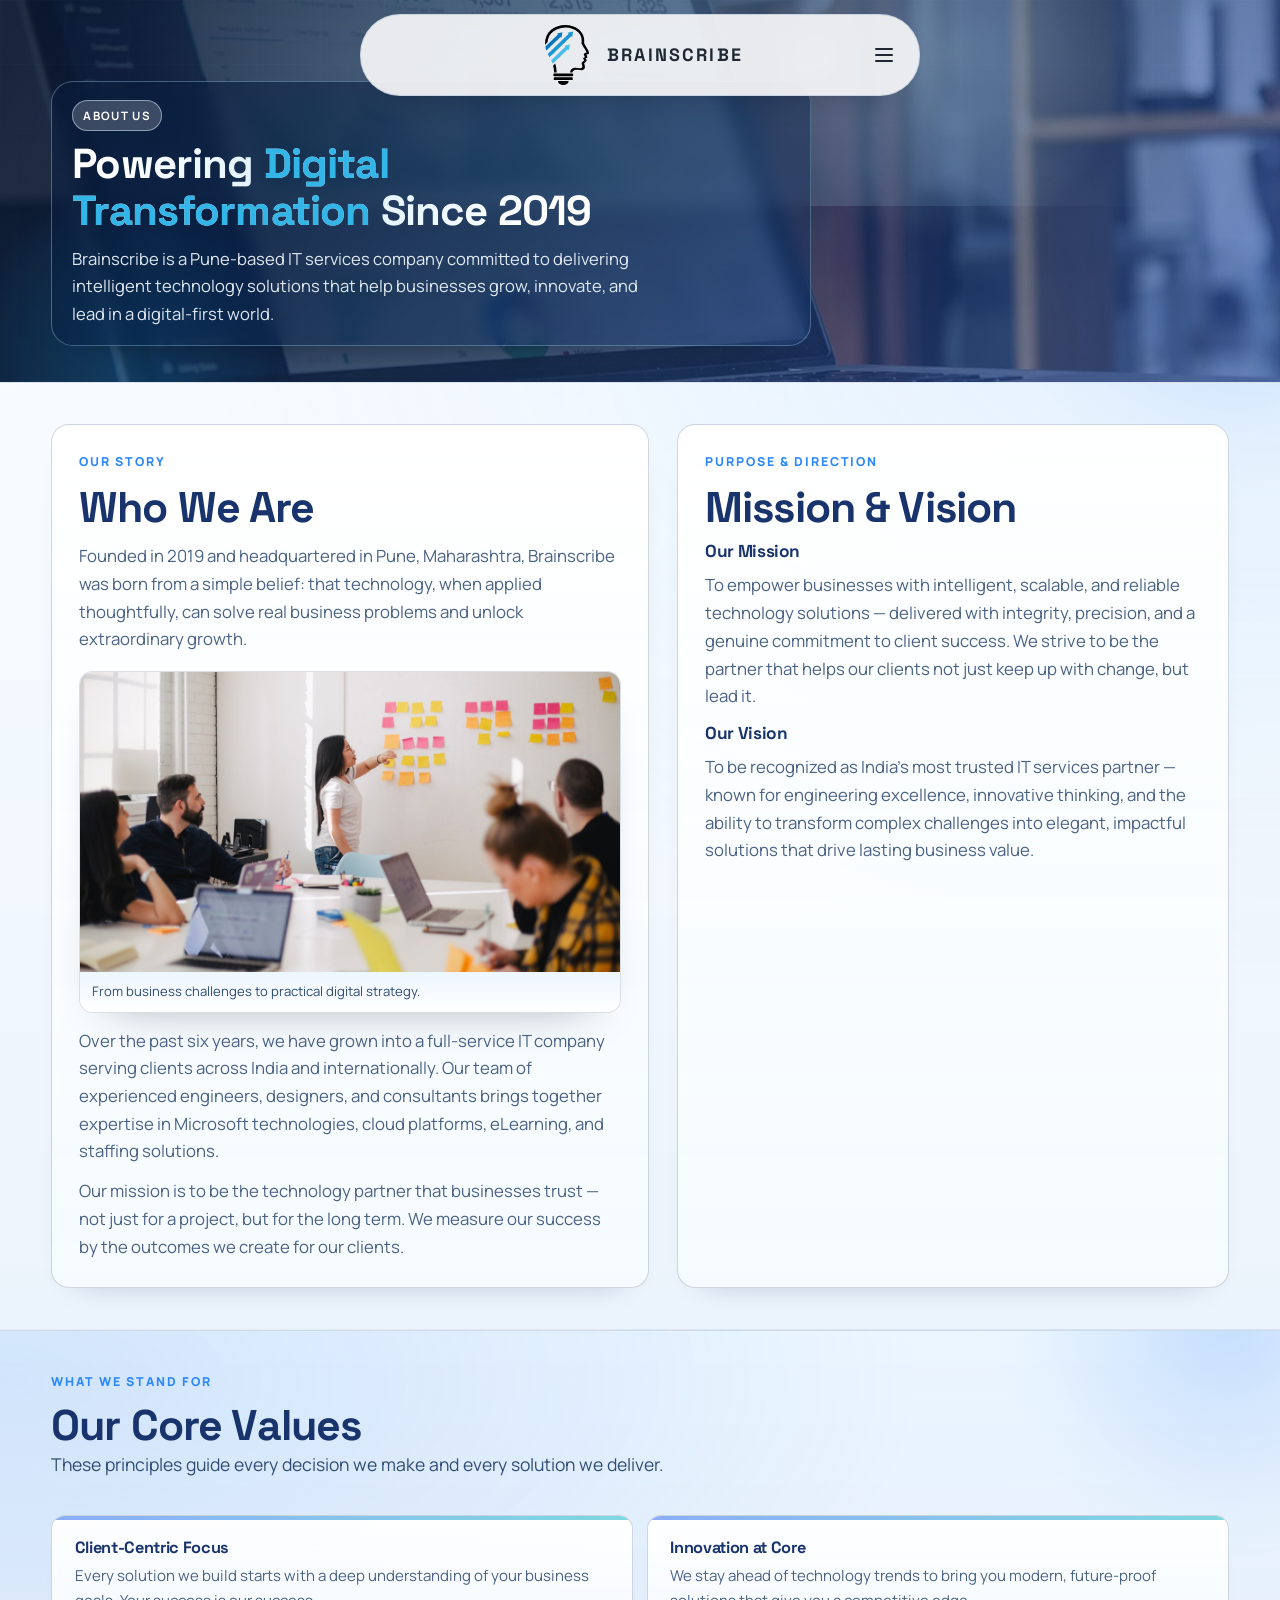
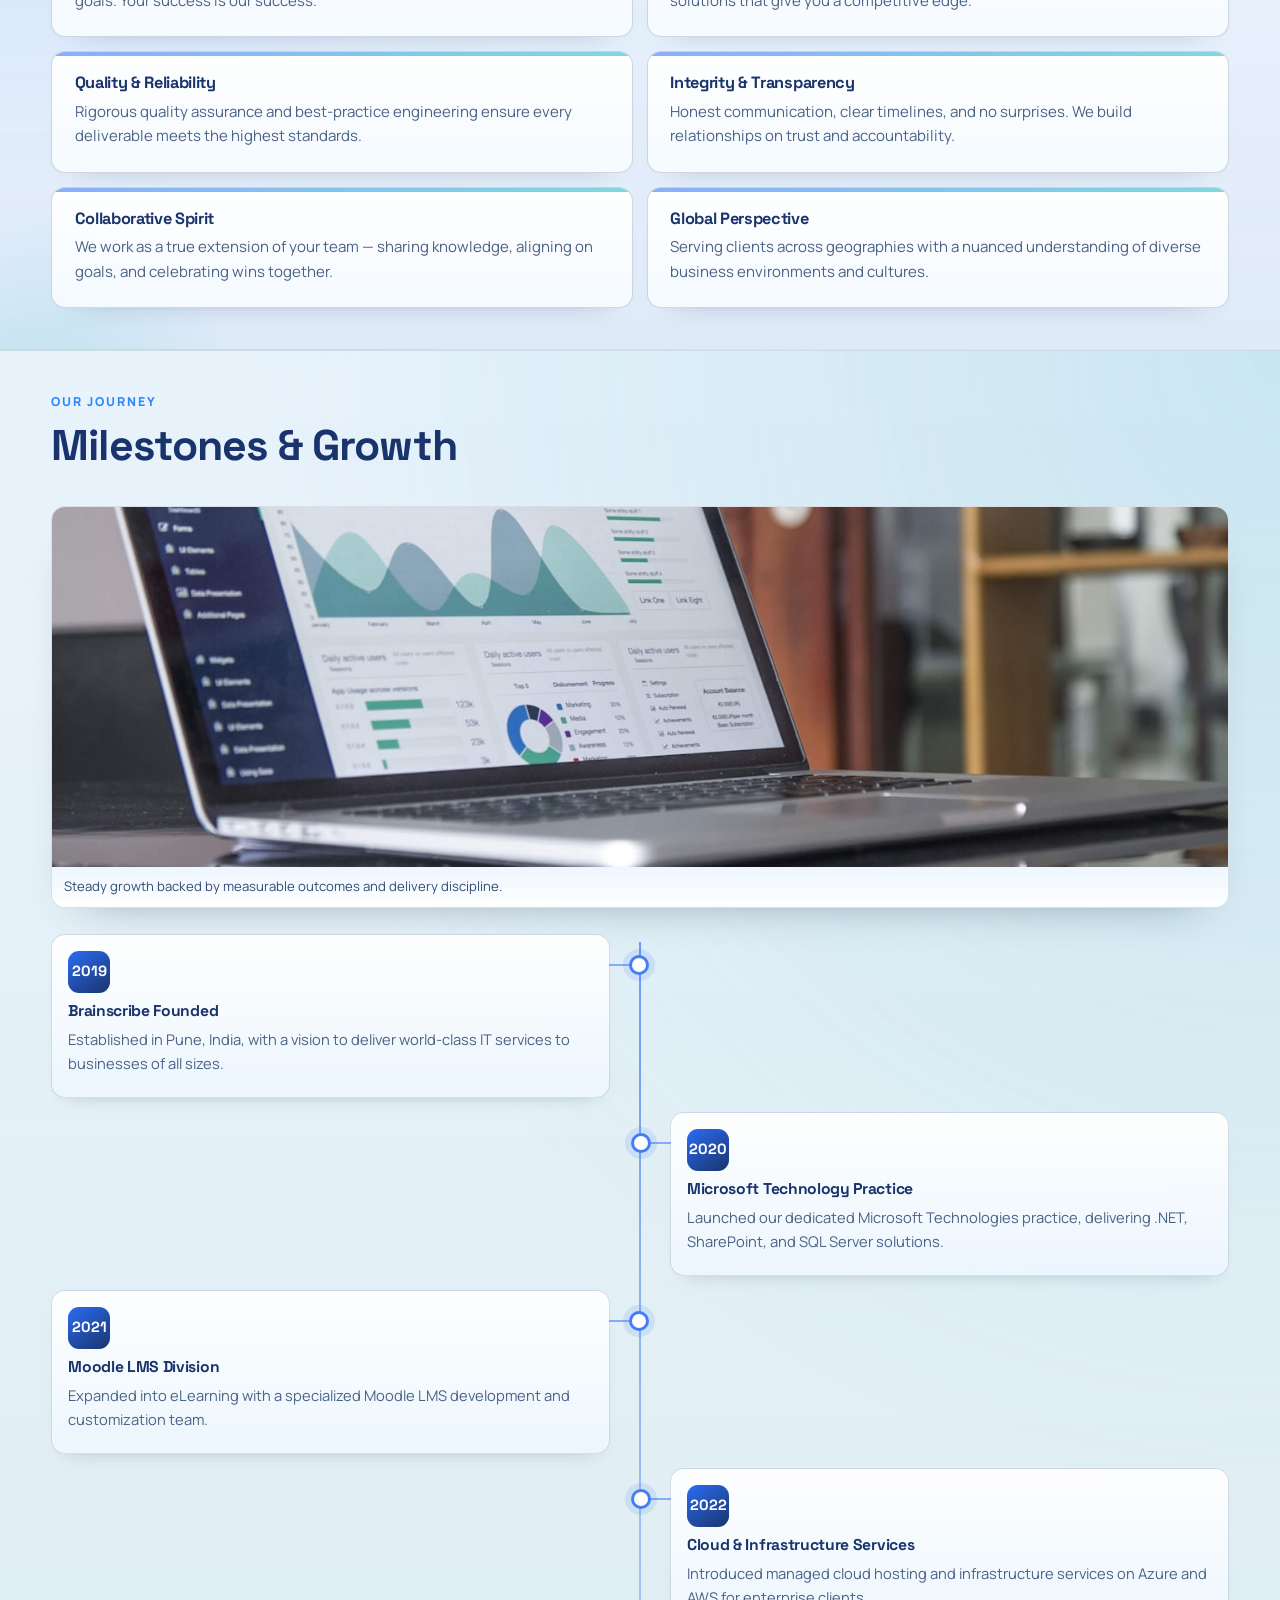
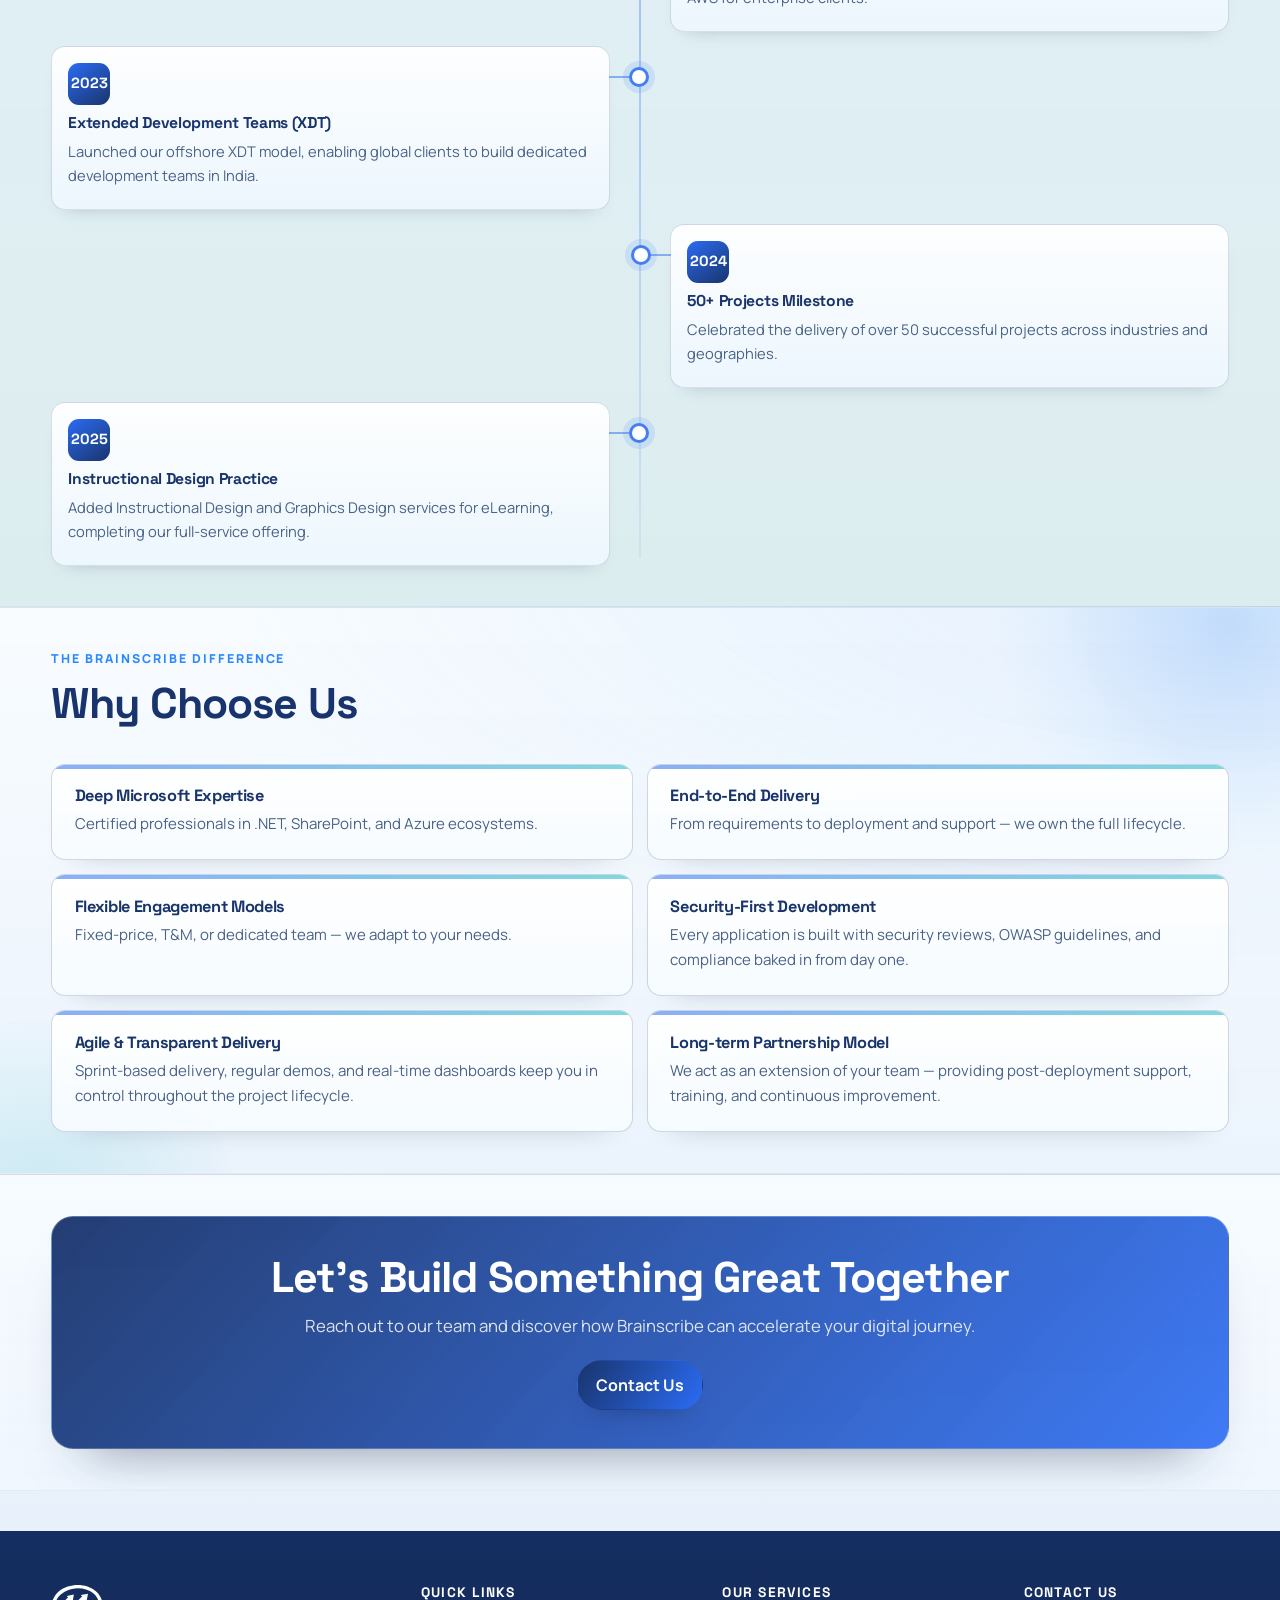
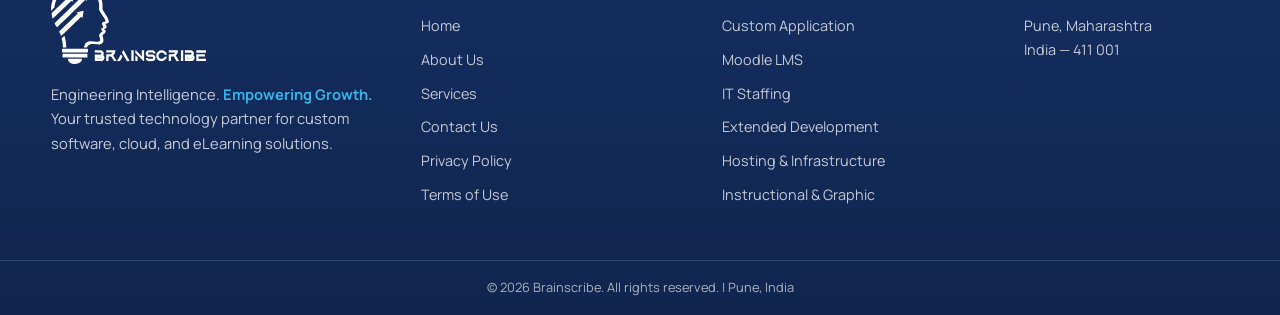
==== commit f8512fca: "Added terms and privacy policy" ====
--- a/about.html
+++ b/about.html
@@ -281,7 +281,9 @@
             <li><a href="index.html">Home</a></li>
             <li><a href="about.html">About Us</a></li>
             <li><a href="services.html">Services</a></li>
-            <li><a href="contact.html">Contact Us</a></li>
+            <li><a href="contact.html">Contact Us</a></li>
+            <li><a href="privacy_policy.html">Privacy Policy</a></li>
+            <li><a href="terms_of_use.html">Terms of Use</a></li>
           </ul>
         </div>
         <div class="footer-col">
@@ -318,3 +320,4 @@
 
 </html>
 
+
--- a/styles.css
+++ b/styles.css
@@ -252,43 +252,69 @@
   display: none;
 }
 
-.button {
-  display: inline-flex;
-  align-items: center;
-  justify-content: center;
-  border-radius: 999px;
-  padding: 11px 18px;
-  font-weight: 700;
-  text-decoration: none;
-  border: 1px solid transparent;
-  transition: transform 0.2s ease, box-shadow 0.2s ease, background-color 0.2s ease;
-  white-space: nowrap;
-}
-
-.button:hover {
-  transform: translateY(-2px);
-}
-
-.button:focus-visible {
-  outline: 2px solid var(--sky-light);
-  outline-offset: 2px;
-}
-
-.button.primary {
-  color: #fff;
-  background: linear-gradient(122deg, var(--navy), var(--cobalt));
-  box-shadow: 0 14px 24px -18px rgba(25, 52, 108, 0.95);
-}
+.button {
+  display: inline-flex;
+  align-items: center;
+  justify-content: center;
+  border-radius: 999px;
+  padding: 11px 18px;
+  font-weight: 700;
+  text-decoration: none;
+  border: 1px solid transparent;
+  position: relative;
+  isolation: isolate;
+  overflow: hidden;
+  transition: transform 0.2s ease, box-shadow 0.2s ease, background-color 0.2s ease;
+  white-space: nowrap;
+}
+
+.button::after {
+  content: "";
+  position: absolute;
+  inset: -36% -120%;
+  border-radius: inherit;
+  background: linear-gradient(
+    108deg,
+    rgba(255, 255, 255, 0) 36%,
+    rgba(255, 255, 255, 0.45) 50%,
+    rgba(255, 255, 255, 0) 64%
+  );
+  opacity: 0;
+  transform: translateX(-46%) rotate(14deg);
+  transition: transform 620ms cubic-bezier(0.23, 1, 0.32, 1), opacity 220ms ease;
+  pointer-events: none;
+}
+
+.button:hover {
+  transform: translateY(-2px);
+}
+
+.button:hover::after,
+.button:focus-visible::after {
+  opacity: 1;
+  transform: translateX(54%) rotate(14deg);
+}
+
+.button:focus-visible {
+  outline: 2px solid var(--sky-light);
+  outline-offset: 2px;
+}
+
+.button.primary {
+  color: #fff;
+  background: linear-gradient(122deg, var(--navy), var(--cobalt));
+  box-shadow: 0 14px 24px -18px rgba(25, 52, 108, 0.95);
+}
 
 .button.primary:hover {
   box-shadow: 0 20px 30px -20px rgba(25, 52, 108, 0.98);
 }
 
-.button.secondary {
-  color: var(--navy);
-  border-color: rgba(25, 52, 108, 0.24);
-  background: rgba(255, 255, 255, 0.72);
-}
+.button.secondary {
+  color: var(--navy);
+  border-color: rgba(25, 52, 108, 0.24);
+  background: rgba(255, 255, 255, 0.72);
+}
 
 .button.secondary:hover {
   background: rgba(255, 255, 255, 0.95);
@@ -943,12 +969,19 @@
 }
 
 .service-overview-icon {
-  width: 30px;
-  height: 30px;
-  border-radius: 9px;
-  padding: 5px;
+  width: 38px;
+  height: 38px;
+  border-radius: 11px;
+  padding: 6px;
   border: 1px solid rgba(43, 108, 244, 0.28);
   background: rgba(233, 244, 255, 0.9);
+}
+
+.services-overview-page .service-overview-icon {
+  width: 50px;
+  height: 50px;
+  border-radius: 14px;
+  padding: 8px;
 }
 
 .service-overview-points {
@@ -963,31 +996,11 @@
   margin-top: auto;
 }
 
-.service-detail-shell {
-  max-width: 1080px;
-  margin: 0 auto;
-  display: grid;
-  grid-template-columns: minmax(290px, 0.92fr) minmax(0, 1.08fr);
-  gap: 14px;
+.service-feature-layout {
   align-items: stretch;
 }
 
-.service-detail-copy {
-  height: 100%;
-}
-
-.service-detail-copy .button {
-  margin-top: 14px;
-}
-
-.service-detail-highlights {
-  margin: 10px 0 14px 18px;
-  color: var(--muted);
-  display: grid;
-  gap: 6px;
-}
-
-.service-detail-media {
+.service-feature-media {
   margin: 0;
   border: 1px solid rgba(25, 52, 108, 0.14);
   border-radius: 14px;
@@ -997,7 +1010,7 @@
   grid-template-rows: 1fr auto;
 }
 
-.service-detail-media img {
+.service-feature-media img {
   width: 100%;
   height: 100%;
   min-height: 320px;
@@ -1005,7 +1018,7 @@
   display: block;
 }
 
-.service-detail-media figcaption {
+.service-feature-media figcaption {
   padding: 9px 12px 10px;
   color: var(--muted-strong);
   font-size: 0.85rem;
@@ -1013,8 +1026,130 @@
   line-height: 1.4;
 }
 
+.service-feature-card {
+  display: flex;
+  flex-direction: column;
+  min-height: 100%;
+}
+
+.service-feature-meta {
+  display: inline-flex;
+  align-items: center;
+  gap: 8px;
+  margin: 2px 0 10px;
+}
+
+.service-feature-icon {
+  width: 36px;
+  height: 36px;
+  border-radius: 10px;
+  padding: 6px;
+  border: 1px solid rgba(34, 100, 196, 0.26);
+  background: rgba(229, 241, 255, 0.84);
+}
+
+.service-feature-meta .section-tag {
+  margin: 0;
+}
+
+.service-feature-card .service-discuss-btn {
+  margin-top: 24px;
+  align-self: flex-start;
+}
+
+.service-detail-highlights {
+  margin: 10px 0 14px 18px;
+  color: var(--muted);
+  display: grid;
+  gap: 6px;
+}
+
+.service-snapshot-grid {
+  display: grid;
+  grid-template-columns: repeat(3, minmax(0, 1fr));
+  gap: 12px;
+}
+
+.service-snapshot-card h4 {
+  margin-bottom: 6px;
+}
+
+.service-value-grid {
+  display: grid;
+  grid-template-columns: repeat(2, minmax(0, 1fr));
+  gap: 12px;
+}
+
+.service-value-card h3 {
+  margin-bottom: 6px;
+}
+
+.service-process-steps {
+  margin-top: 4px;
+}
+
+.service-scope-subhead {
+  margin-top: 14px;
+  margin-bottom: 8px;
+}
+
 .service-detail-page .page-hero h1 {
   max-width: 19ch;
+}
+
+.service-detail-page .service-feature-band,
+.service-detail-page .service-snapshot-band,
+.service-detail-page .service-value-band,
+.service-detail-page .service-process-band,
+.service-detail-page .service-scope-band {
+  position: relative;
+  border-top: 1px solid rgba(20, 49, 95, 0.16);
+  border-bottom: 1px solid rgba(20, 49, 95, 0.12);
+}
+
+.service-detail-page .service-feature-band {
+  background:
+    radial-gradient(120% 130% at 100% 0%, rgba(73, 152, 243, 0.17), transparent 62%),
+    linear-gradient(180deg, rgba(247, 252, 255, 0.97), rgba(238, 247, 255, 0.92));
+}
+
+.service-detail-page .service-snapshot-band {
+  background:
+    radial-gradient(120% 130% at 0% 10%, rgba(87, 163, 241, 0.16), transparent 62%),
+    linear-gradient(180deg, rgba(241, 249, 255, 0.96), rgba(232, 243, 255, 0.9));
+}
+
+.service-detail-page .service-value-band {
+  background:
+    radial-gradient(130% 120% at 100% 12%, rgba(79, 177, 196, 0.16), transparent 62%),
+    linear-gradient(180deg, rgba(236, 246, 255, 0.96), rgba(227, 240, 255, 0.9));
+}
+
+.service-detail-page .service-process-band {
+  background:
+    radial-gradient(120% 130% at 8% 0%, rgba(68, 143, 234, 0.14), transparent 64%),
+    linear-gradient(180deg, rgba(244, 250, 255, 0.95), rgba(234, 244, 255, 0.9));
+}
+
+.service-detail-page .service-scope-band {
+  background:
+    radial-gradient(120% 120% at 100% 0%, rgba(70, 157, 235, 0.14), transparent 64%),
+    linear-gradient(180deg, rgba(239, 248, 255, 0.96), rgba(230, 241, 255, 0.9));
+}
+
+.service-detail-page .service-feature-band::before,
+.service-detail-page .service-snapshot-band::before,
+.service-detail-page .service-value-band::before,
+.service-detail-page .service-process-band::before,
+.service-detail-page .service-scope-band::before {
+  content: "";
+  position: absolute;
+  left: 0;
+  right: 0;
+  top: 0;
+  height: 3px;
+  background: linear-gradient(90deg, rgba(44, 108, 244, 0.14), rgba(52, 181, 232, 0.26), rgba(44, 108, 244, 0.14));
+  pointer-events: none;
 }
 
 .services-accordion {
@@ -1515,12 +1650,11 @@
     grid-template-columns: repeat(2, minmax(0, 1fr));
   }
 
-  .service-detail-shell {
-    grid-template-columns: minmax(250px, 0.9fr) minmax(0, 1.1fr);
-    gap: 12px;
-  }
-
-  .service-detail-media img {
+  .service-snapshot-grid {
+    grid-template-columns: repeat(2, minmax(0, 1fr));
+  }
+
+  .service-feature-media img {
     min-height: 280px;
   }
 
@@ -1601,12 +1735,16 @@
     grid-template-columns: 1fr;
   }
 
-  .service-detail-shell {
+  .service-snapshot-grid,
+  .service-value-grid {
     grid-template-columns: 1fr;
+  }
+
+  .service-feature-layout {
     gap: 10px;
   }
 
-  .service-detail-media img {
+  .service-feature-media img {
     height: clamp(190px, 56vw, 280px);
     min-height: 0;
   }
@@ -2320,11 +2458,17 @@
     transition: none;
   }
 
-  .card:hover,
-  .button:hover {
-    transform: none;
-  }
-
+  .card:hover,
+  .button:hover {
+    transform: none;
+  }
+
+  .button::after {
+    opacity: 0 !important;
+    transform: none !important;
+    transition: none !important;
+  }
+
   .milestone-item {
     transition: none !important;
   }
@@ -2572,20 +2716,60 @@
   filter: saturate(1.03) contrast(1.04);
 }
 
-.about-page .sub-hero .sub-hero-media {
-  background-image: url("images/about-growth-dashboard.jpg");
-  background-position: center 36%;
-}
-
-.services-page .sub-hero .sub-hero-media {
-  background-image: url("images/services-custom-app.jpg");
-  background-position: center 38%;
-}
-
-.contact-page .sub-hero .sub-hero-media {
-  background-image: url("images/contact-office.jpg");
-  background-position: center 40%;
-}
+.about-page .sub-hero .sub-hero-media {
+  background-image: url("images/about-growth-dashboard.jpg");
+  background-position: center 36%;
+}
+
+.legal-page .sub-hero .sub-hero-media {
+  background-image: url("images/about-growth-dashboard.jpg");
+  background-position: center 34%;
+}
+
+.services-page .sub-hero .sub-hero-media {
+  background-image: url("images/services-custom-app.jpg");
+  background-position: center 38%;
+}
+
+.services-overview-page .sub-hero .sub-hero-media {
+  background-image: url("images/home-core-services.jpg");
+  background-position: center 34%;
+}
+
+.service-custom-page .sub-hero .sub-hero-media {
+  background-image: url("images/services-custom-app.jpg");
+  background-position: center 38%;
+}
+
+.service-moodle-page .sub-hero .sub-hero-media {
+  background-image: url("images/services-moodle-lms.jpg");
+  background-position: center 38%;
+}
+
+.service-staffing-page .sub-hero .sub-hero-media {
+  background-image: url("images/home-trust-team.jpg");
+  background-position: center 38%;
+}
+
+.service-xdt-page .sub-hero .sub-hero-media {
+  background-image: url("images/services-xdt-team.jpg");
+  background-position: center 38%;
+}
+
+.service-hosting-page .sub-hero .sub-hero-media {
+  background-image: url("images/services-cloud-hosting.jpg");
+  background-position: center 38%;
+}
+
+.service-instructional-page .sub-hero .sub-hero-media {
+  background-image: url("images/services-instructional-design.jpg");
+  background-position: center 38%;
+}
+
+.contact-page .sub-hero .sub-hero-media {
+  background-image: url("images/contact-office.jpg");
+  background-position: center 40%;
+}
 
 .sub-hero::before {
   content: "";
@@ -2738,13 +2922,53 @@
   margin-bottom: 13px;
 }
 
-.service-visual p {
-  margin-bottom: 0;
-}
-
-@media (max-width: 760px) {
-  .section[class*="band-"]::before,
-  .section[class*="band-"]::after,
+.service-visual p {
+  margin-bottom: 0;
+}
+
+.legal-shell .legal-lead-card {
+  margin-bottom: 18px;
+}
+
+.legal-shell .legal-meta {
+  margin: 8px 0 10px;
+  font-size: 0.9rem;
+  color: var(--muted-strong);
+}
+
+.legal-grid {
+  display: grid;
+  grid-template-columns: repeat(2, minmax(0, 1fr));
+  gap: 12px;
+}
+
+.legal-card {
+  height: 100%;
+}
+
+.legal-card h3 {
+  margin-bottom: 7px;
+  font-size: 1.04rem;
+}
+
+.legal-card p {
+  margin: 0;
+}
+
+.legal-card ul {
+  margin: 8px 0 0 18px;
+  color: var(--muted);
+  display: grid;
+  gap: 6px;
+}
+
+.legal-card-wide {
+  grid-column: 1 / -1;
+}
+
+@media (max-width: 760px) {
+  .section[class*="band-"]::before,
+  .section[class*="band-"]::after,
   .service-block[class*="band-"]::before,
   .service-block[class*="band-"]::after {
     opacity: 0.66;
@@ -2764,13 +2988,21 @@
     margin-top: 0.42rem;
   }
 
-  .about-page .sub-hero .sub-hero-media {
-    background-position: center 34%;
-  }
-
-  .services-page .sub-hero .sub-hero-media {
-    background-position: center 30%;
-  }
+  .about-page .sub-hero .sub-hero-media {
+    background-position: center 34%;
+  }
+
+  .legal-page .sub-hero .sub-hero-media {
+    background-position: center 32%;
+  }
+
+  .services-page .sub-hero .sub-hero-media {
+    background-position: center 30%;
+  }
+
+  .services-overview-page .sub-hero .sub-hero-media {
+    background-position: center 28%;
+  }
 
   .contact-page .sub-hero .sub-hero-media {
     background-position: center 36%;
@@ -2779,10 +3011,14 @@
   .media-frame img,
   .media-frame-wide img,
   .media-frame-compact img,
-  .service-visual img {
-    height: 188px;
-  }
-}
+  .service-visual img {
+    height: 188px;
+  }
+
+  .legal-grid {
+    grid-template-columns: 1fr;
+  }
+}
 
 
 /* Pocketchange-Inspired Hero */
@@ -3066,36 +3302,10 @@
   color: #fff;
 }
 
-.home-hero .actions .button {
-  position: relative;
-  overflow: hidden;
-  isolation: isolate;
-  transition: transform 280ms ease, box-shadow 320ms ease, background-color 320ms ease;
-}
-
-.home-hero .actions .button::after {
-  content: "";
-  position: absolute;
-  inset: -25% -115%;
-  background: linear-gradient(108deg, rgba(255, 255, 255, 0) 30%, rgba(255, 255, 255, 0.42) 50%, rgba(255, 255, 255, 0) 68%);
-  transform: translateX(-42%) rotate(14deg);
-  transition: transform 620ms cubic-bezier(0.23, 1, 0.32, 1);
-  z-index: -1;
-}
-
-.home-hero .actions .button:hover {
-  transform: translateY(-2px);
-  box-shadow: 0 18px 34px -24px rgba(0, 0, 0, 0.58);
-}
-
-.home-hero .actions .button:hover::after {
-  transform: translateX(52%) rotate(14deg);
-}
-
-@keyframes heroNoiseDrift {
-  0% { transform: translateY(0); }
-  100% { transform: translateY(24px); }
-}
+@keyframes heroNoiseDrift {
+  0% { transform: translateY(0); }
+  100% { transform: translateY(24px); }
+}
 
 @keyframes heroGlowA {
   0%, 100% { transform: translate(0, 0) scale(1); opacity: 0.5; }
@@ -3840,19 +4050,21 @@
   color: #5a6472;
   font: 600 0.83rem/1.35 "Manrope", sans-serif;
   letter-spacing: 0.01em;
+  transition: color 200ms ease, transform 200ms ease;
 }
 
 .site-header .menu-links-col a.menu-sub-link:hover,
 .site-header .menu-links-col a.menu-sub-link:focus-visible {
   color: #1d4ed8;
+  transform: translateX(8px);
 }
 
 .site-header .menu-links-col .menu-cta-btn {
   margin-top: 14px;
   display: inline-flex;
-  align-items: center;
-  justify-content: space-between;
-  gap: 12px;
+  align-items: center;
+  justify-content: space-between;
+  gap: 12px;
   width: min(100%, 220px);
   padding: 0.74rem 1rem;
   border-radius: 999px;
@@ -3863,18 +4075,38 @@
   color: #ffffff;
   text-decoration: none;
   font: 700 0.88rem/1 "Space Grotesk", sans-serif;
-  letter-spacing: 0.08em;
-  text-transform: uppercase;
-  box-shadow: 0 16px 24px -16px rgba(23, 66, 168, 0.7);
-  transition:
-    transform 220ms ease,
-    box-shadow 220ms ease,
-    background-position 260ms ease;
-}
-
-.site-header .menu-links-col .menu-cta-btn,
-.site-header .menu-links-col .menu-cta-btn:visited,
-.site-header .menu-links-col .menu-cta-btn:active {
+  letter-spacing: 0.08em;
+  text-transform: uppercase;
+  position: relative;
+  isolation: isolate;
+  overflow: hidden;
+  box-shadow: 0 16px 24px -16px rgba(23, 66, 168, 0.7);
+  transition:
+    transform 220ms ease,
+    box-shadow 220ms ease,
+    background-position 260ms ease;
+}
+
+.site-header .menu-links-col .menu-cta-btn::after {
+  content: "";
+  position: absolute;
+  inset: -36% -120%;
+  border-radius: inherit;
+  background: linear-gradient(
+    108deg,
+    rgba(255, 255, 255, 0) 34%,
+    rgba(255, 255, 255, 0.62) 50%,
+    rgba(255, 255, 255, 0) 66%
+  );
+  opacity: 0;
+  transform: translateX(-46%) rotate(14deg);
+  transition: transform 620ms cubic-bezier(0.23, 1, 0.32, 1), opacity 220ms ease;
+  pointer-events: none;
+}
+
+.site-header .menu-links-col .menu-cta-btn,
+.site-header .menu-links-col .menu-cta-btn:visited,
+.site-header .menu-links-col .menu-cta-btn:active {
   color: #ffffff;
   text-decoration: none;
 }
@@ -3885,15 +4117,21 @@
   transition: transform 220ms ease;
 }
 
-.site-header .menu-links-col .menu-cta-btn:hover,
-.site-header .menu-links-col .menu-cta-btn:focus-visible {
-  color: #ffffff;
-  background-image: linear-gradient(100deg, #1d4ed8 0%, #2563eb 48%, #38bdf8 100%);
-  background-size: 150% 100%;
-  background-position: 100% 50%;
-  transform: translateY(-1px);
-  box-shadow: 0 20px 28px -16px rgba(17, 56, 150, 0.8);
-}
+.site-header .menu-links-col .menu-cta-btn:hover,
+.site-header .menu-links-col .menu-cta-btn:focus-visible {
+  color: #ffffff;
+  background-image: linear-gradient(100deg, #1d4ed8 0%, #2563eb 48%, #38bdf8 100%);
+  background-size: 150% 100%;
+  background-position: 100% 50%;
+  transform: translateY(-1px);
+  box-shadow: 0 20px 28px -16px rgba(17, 56, 150, 0.8);
+}
+
+.site-header .menu-links-col .menu-cta-btn:hover::after,
+.site-header .menu-links-col .menu-cta-btn:focus-visible::after {
+  opacity: 1;
+  transform: translateX(54%) rotate(14deg);
+}
 
 .site-header .menu-links-col .menu-cta-btn:hover span:last-child,
 .site-header .menu-links-col .menu-cta-btn:focus-visible span:last-child {
@@ -3950,16 +4188,22 @@
   display: none;
 }
 
-@media (prefers-reduced-motion: reduce) {
-  .site-header .menu-links-col a,
-  .site-header .menu-link-title {
-    transition: none !important;
-  }
-
-  .site-header .menu-foot-line::after {
-    animation: none !important;
-  }
-}
+@media (prefers-reduced-motion: reduce) {
+  .site-header .menu-links-col a,
+  .site-header .menu-link-title {
+    transition: none !important;
+  }
+
+  .site-header .menu-links-col .menu-cta-btn::after {
+    opacity: 0 !important;
+    transform: none !important;
+    transition: none !important;
+  }
+
+  .site-header .menu-foot-line::after {
+    animation: none !important;
+  }
+}
 
 .site-header .menu-story-card {
   position: relative;
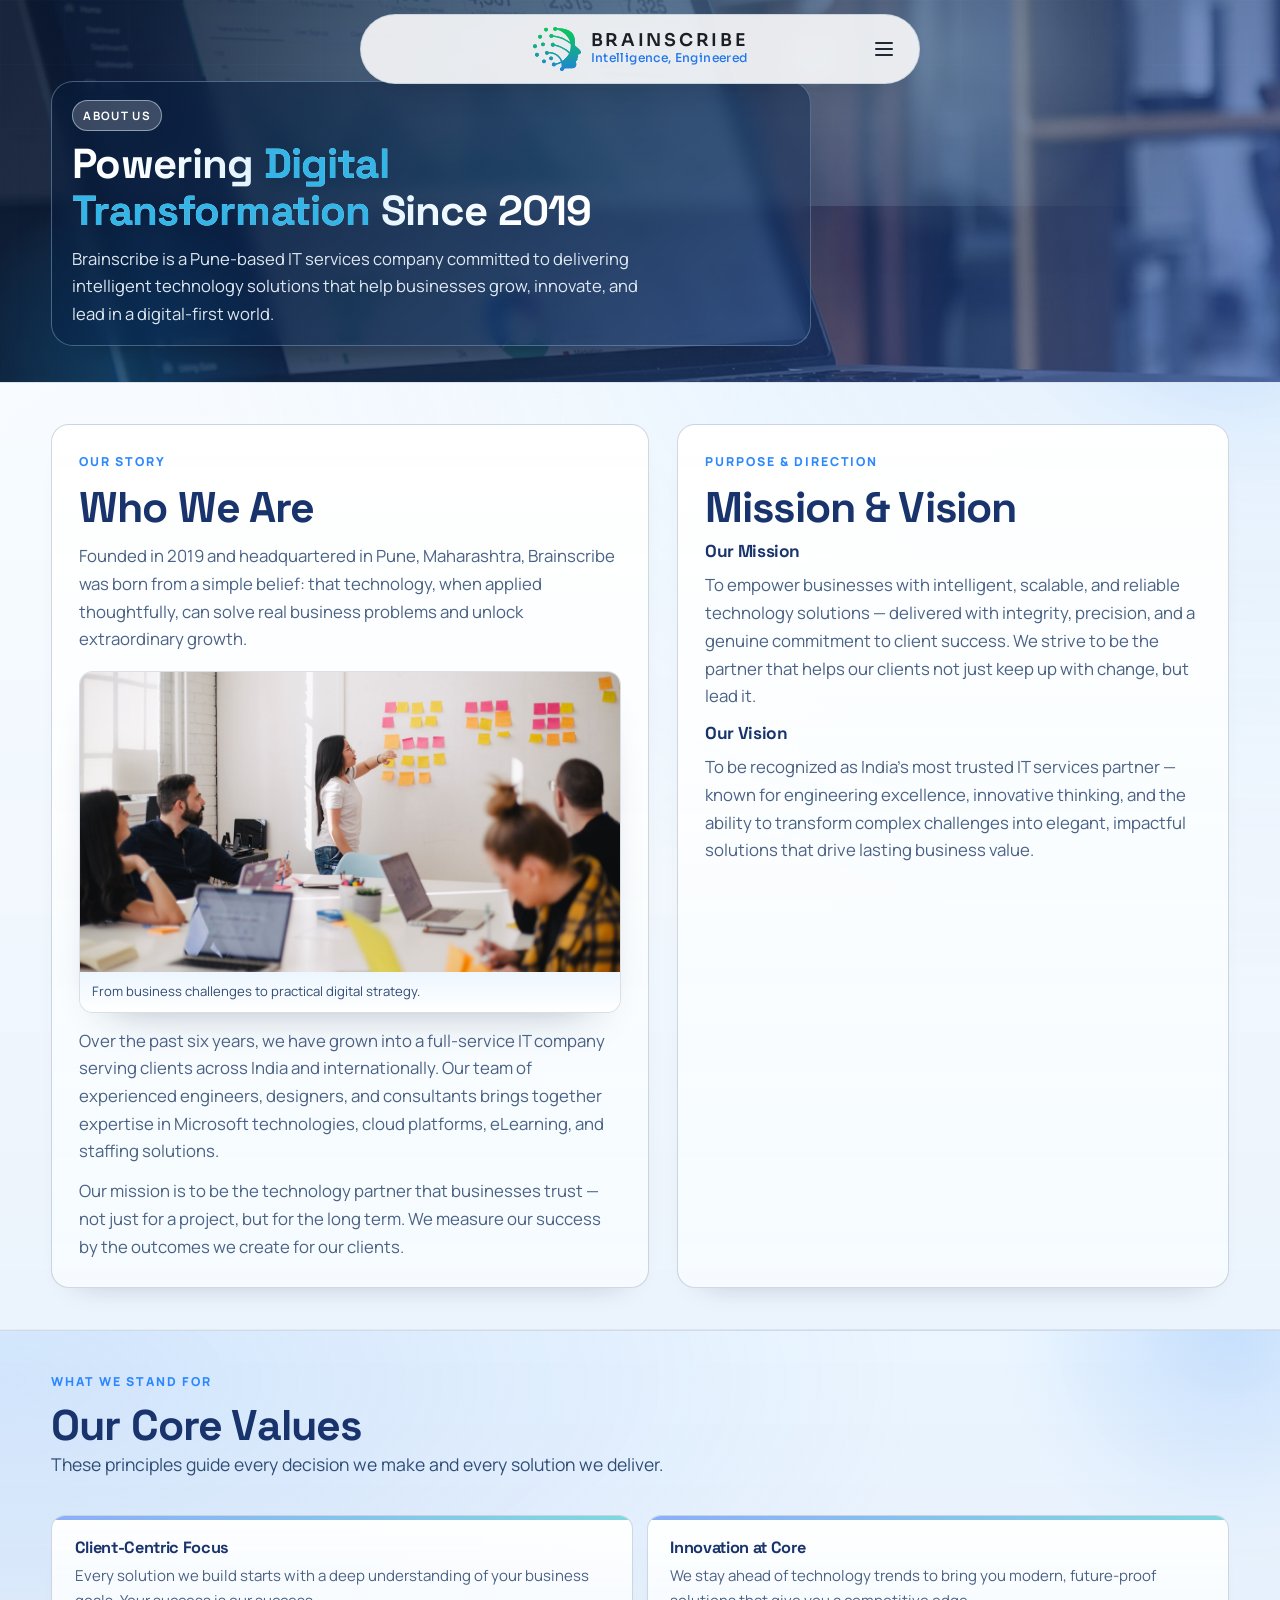
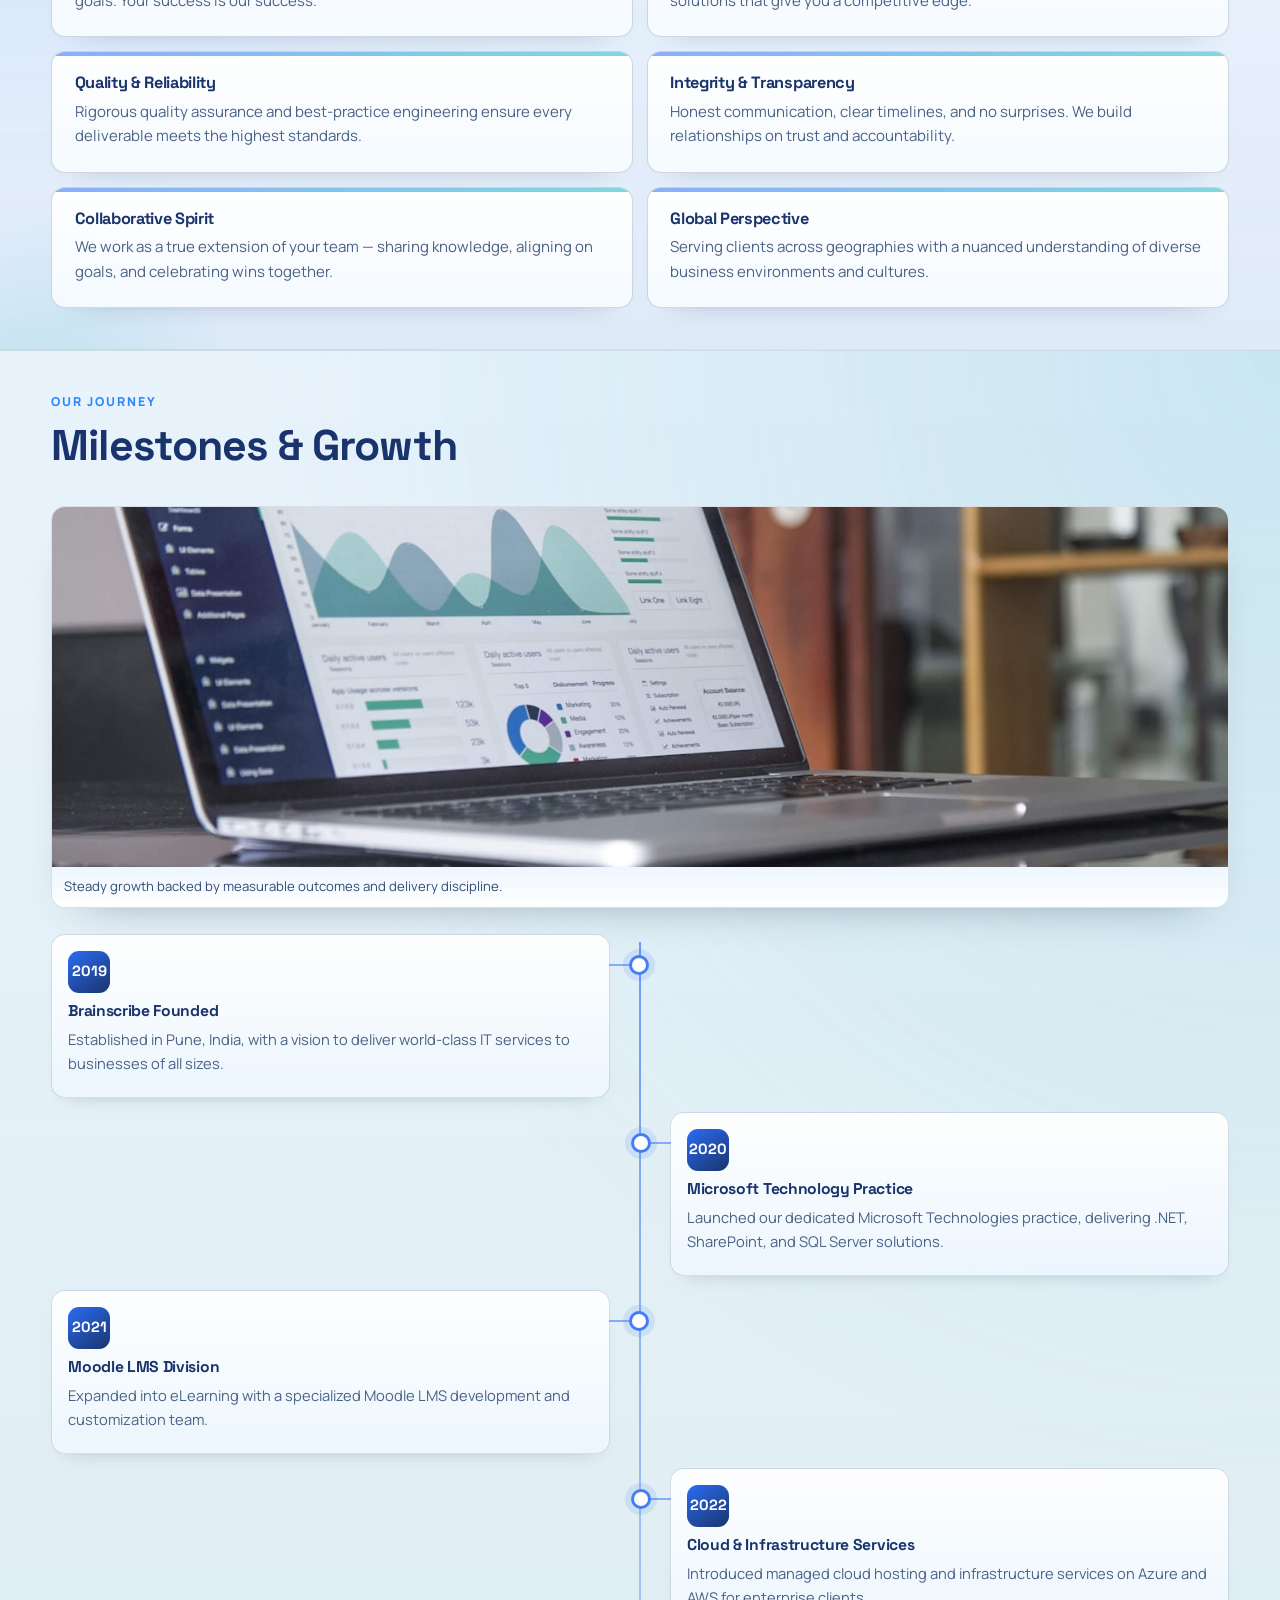
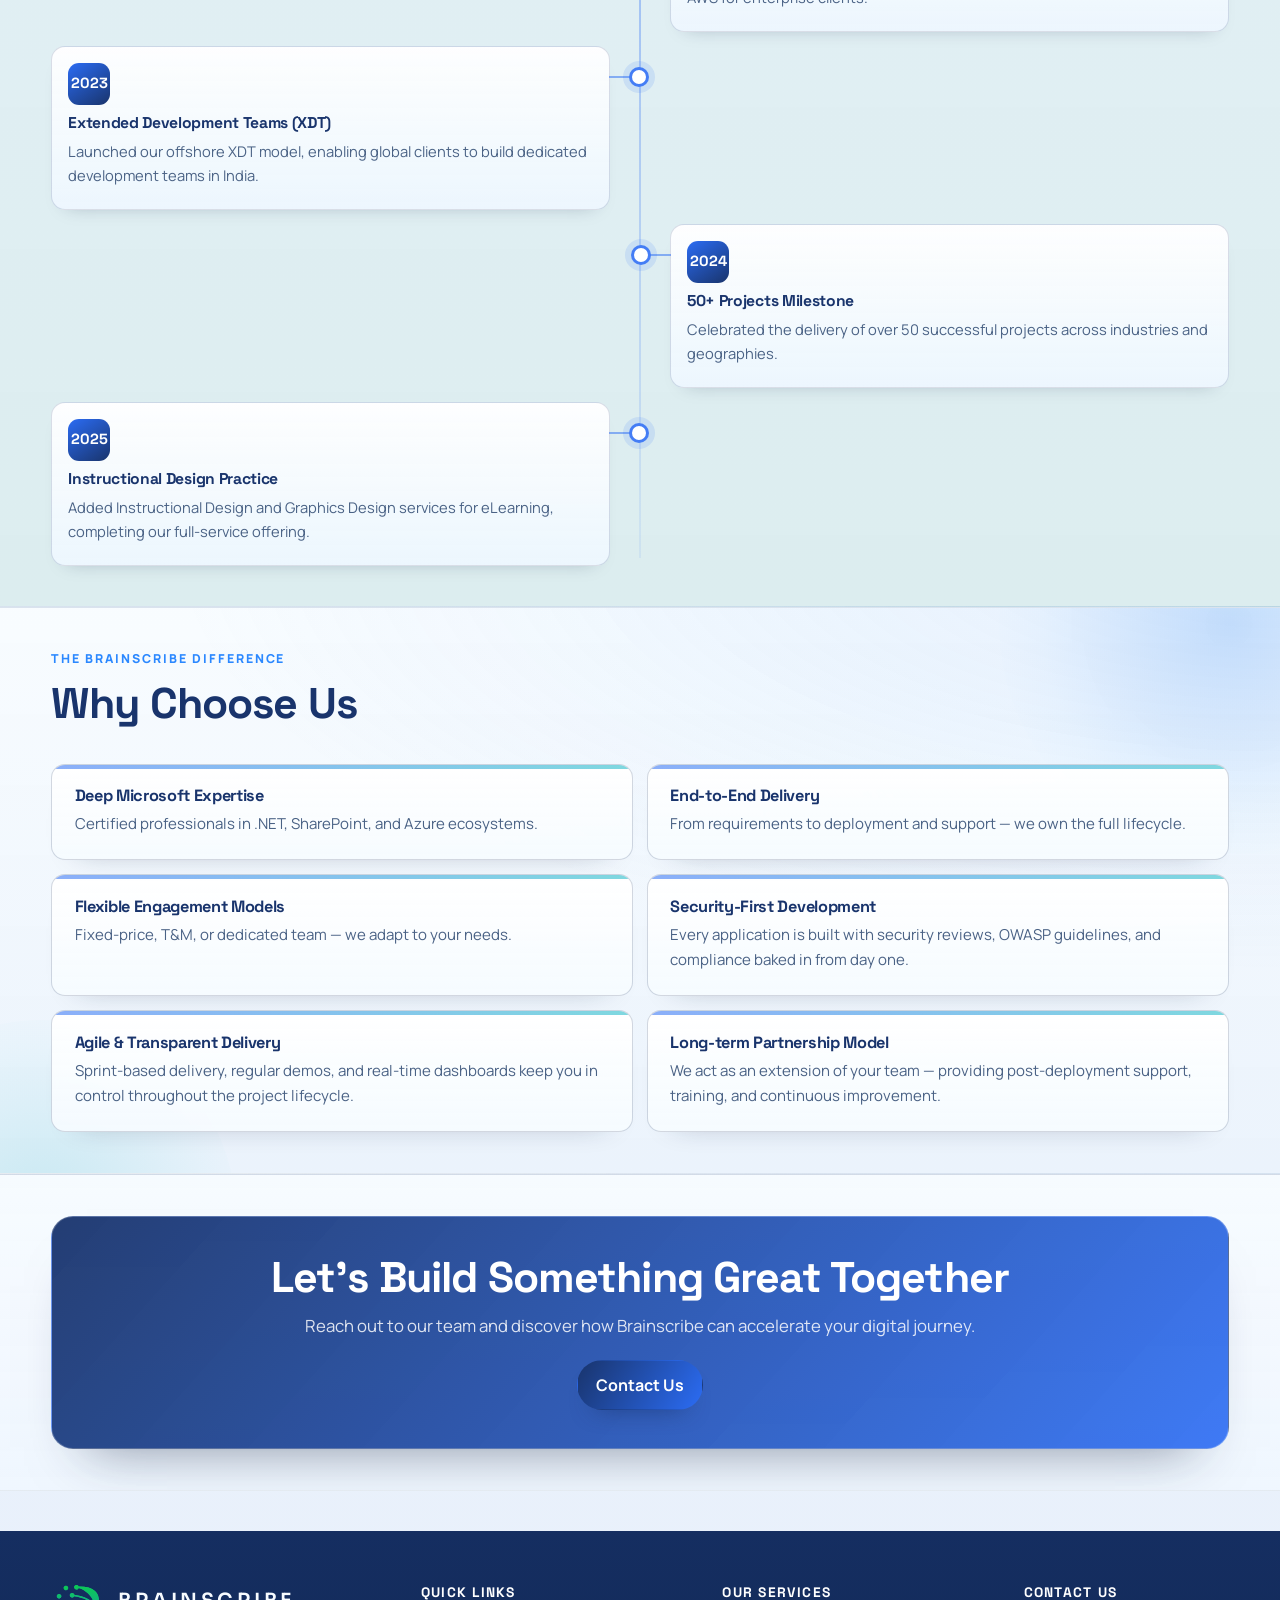
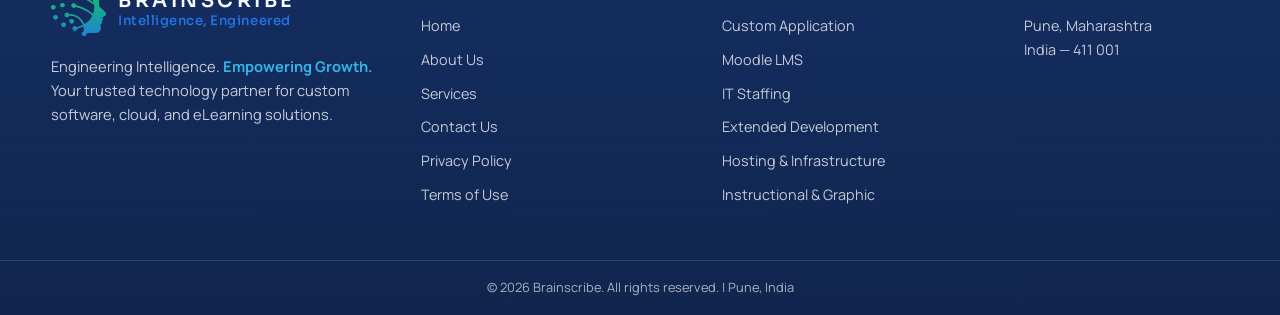
==== commit 1766263f: "Logo Update" ====
--- a/about.html
+++ b/about.html
@@ -1,46 +1,50 @@
-<!doctype html>
-<html lang="en">
-
-<head>
-  <meta charset="UTF-8">
-  <meta name="viewport" content="width=device-width, initial-scale=1.0">
-  <title>Brainscribe Solutions LLP — IT Services & Custom Application Development</title>
-  <link rel="preconnect" href="https://fonts.googleapis.com">
-  <link rel="preconnect" href="https://fonts.gstatic.com" crossorigin>
-  <link
-    href="https://fonts.googleapis.com/css2?family=Manrope:wght@400;600;700;800&family=Space+Grotesk:wght@500;600;700&display=swap"
-    rel="stylesheet">
-  <link rel="stylesheet" href="styles.css">
-</head>
-
-<body class="about-page">
-  <header class="site-header">
-    <div class="container top">
-      <span class="top-spacer" aria-hidden="true"></span>
-      <a class="center-brand" href="index.html" aria-label="Brainscribe Home">
-        <img class="center-brand-mark" src="images/Brainscribe-Logo-Head.svg" alt="" aria-hidden="true">
-        <span>Brainscribe</span>
-      </a>
-      <button class="menu-btn" id="menuBtn" aria-expanded="false" aria-label="Menu">
-        <svg width="20" height="20" viewBox="0 0 20 20" fill="none">
-          <path d="M3 5.5H17M3 10H17M3 14.5H17" stroke="currentColor" stroke-width="1.8" stroke-linecap="round" />
-        </svg>
-      </button>
-      <nav class="nav-links" id="menu" aria-hidden="true">
-        <div class="menu-panel" role="dialog" aria-modal="true" aria-label="Site menu">
-          <div class="menu-shell">
-            <div class="menu-head">
-              <a class="menu-brand" href="index.html" aria-label="Brainscribe Home"><img class="menu-brand-mark"
-                  src="images/Brainscribe-Logo-Head.svg" alt="Brainscribe"></a>
-              <p class="menu-title">Brainscribe</p>
-              <button class="menu-close" type="button" aria-label="Close menu">&times;</button>
-            </div>
-            <div class="menu-body">
-              <div class="menu-links-col">
-                <a href="index.html"><span class="menu-link-title">Home</span><span class="menu-link-meta">Start
-                    here</span></a>
-                <a class="active" href="about.html"><span class="menu-link-title">About Us</span><span
-                    class="menu-link-meta">Who we are</span></a>
+<!doctype html>
+<html lang="en">
+
+<head>
+  <meta charset="UTF-8">
+  <meta name="viewport" content="width=device-width, initial-scale=1.0">
+  <link rel="icon" type="image/svg+xml" href="images/favicon.svg">
+  <title>Brainscribe Solutions LLP — IT Services & Custom Application Development</title>
+  <link rel="preconnect" href="https://fonts.googleapis.com">
+  <link rel="preconnect" href="https://fonts.gstatic.com" crossorigin>
+  <link
+    href="https://fonts.googleapis.com/css2?family=Manrope:wght@400;600;700;800&family=Sora:wght@500;600&family=Space+Grotesk:wght@500;600;700&display=swap"
+    rel="stylesheet">
+  <link rel="stylesheet" href="styles.css">
+</head>
+
+<body class="about-page">
+  <header class="site-header">
+    <div class="container top">
+      <span class="top-spacer" aria-hidden="true"></span>
+      <a class="center-brand" href="index.html" aria-label="Brainscribe Home">
+        <img class="center-brand-mark" src="images/BS-logo.svg" alt="" aria-hidden="true">
+        <span class="brand-copy">
+          <span class="brand-wordmark">BRAINSCRIBE</span>
+          <span class="brand-tagline">Intelligence, Engineered</span>
+        </span>
+      </a>
+      <button class="menu-btn" id="menuBtn" aria-expanded="false" aria-label="Menu">
+        <svg width="20" height="20" viewBox="0 0 20 20" fill="none">
+          <path d="M3 5.5H17M3 10H17M3 14.5H17" stroke="currentColor" stroke-width="1.8" stroke-linecap="round" />
+        </svg>
+      </button>
+      <nav class="nav-links" id="menu" aria-hidden="true">
+        <div class="menu-panel" role="dialog" aria-modal="true" aria-label="Site menu">
+          <div class="menu-shell">
+            <div class="menu-head">
+              <a class="menu-brand" href="index.html" aria-label="Brainscribe Home"><img class="menu-brand-mark"
+                  src="images/BS-logo.svg" alt="Brainscribe"></a>
+              <p class="menu-title">BRAINSCRIBE</p>
+              <button class="menu-close" type="button" aria-label="Close menu">&times;</button>
+            </div>
+            <div class="menu-body">
+              <div class="menu-links-col">
+                <a href="index.html"><span class="menu-link-title">Home</span><span class="menu-link-meta">Start
+                    here</span></a>
+                <a class="active" href="about.html"><span class="menu-link-title">About Us</span><span
+                    class="menu-link-meta">Who we are</span></a>
                 <a href="services.html"><span class="menu-link-title">Services</span><span class="menu-link-meta">What
                     we do</span></a>
                 <div class="menu-service-links">
@@ -53,190 +57,190 @@
                 </div>
                 <a href="contact.html"><span class="menu-link-title">Contact Us</span><span class="menu-link-meta">Let's
                     talk</span></a>
-                <a class="menu-cta-btn" href="contact.html">
-                  <span>Get in Touch</span>
-                  <span aria-hidden="true">&rarr;</span>
-                </a>
-              </div>
-              <a class="menu-story-card" href="about.html">
-                <img src="images/about-strategy-session.jpg" alt="Brainscribe team at work">
-                <span class="menu-story-chip">Our Story</span>
-                <span class="menu-story-meta">Engineering Intelligence. Empowering Growth.</span>
-              </a>
-            </div>
-            <div class="menu-foot">
-              <span class="menu-foot-line" aria-hidden="true"></span>
-            </div>
-          </div>
-        </div>
-      </nav>
-    </div>
-  </header>
-
-  <main>
-    <section class="page-hero sub-hero">
-      <div class="sub-hero-media" aria-hidden="true"></div>
-      <div class="sub-hero-grid-overlay" aria-hidden="true"></div>
-      <div class="sub-hero-glow glow-a" aria-hidden="true"></div>
-      <div class="sub-hero-glow glow-b" aria-hidden="true"></div>
-      <div class="container reveal">
-        <div class="sub-hero-content">
-          <div class="eyebrow">About Us</div>
-          <h1>Powering <span class="text-accent-cyan">Digital Transformation</span> Since 2019</h1>
-          <p class="hero-copy">Brainscribe is a Pune-based IT services company committed to delivering intelligent
-            technology solutions that help businesses grow, innovate, and lead in a digital-first world.</p>
-        </div>
-      </div>
-    </section>
-
-    <section class="section band-a">
-      <div class="container split">
-        <article class="panel reveal">
-          <p class="kicker">Our Story</p>
-          <h2>Who We Are</h2>
-          <p>Founded in 2019 and headquartered in Pune, Maharashtra, Brainscribe was born from a simple belief: that
-            technology, when applied thoughtfully, can solve real business problems and unlock extraordinary growth.</p>
-          <figure class="media-frame mt-14">
-            <img src="images/about-strategy-session.jpg"
-              alt="Strategic workshop session with business and technology teams">
-            <figcaption>From business challenges to practical digital strategy.</figcaption>
-          </figure>
+                <a class="menu-cta-btn" href="contact.html">
+                  <span>Get in Touch</span>
+                  <span aria-hidden="true">&rarr;</span>
+                </a>
+              </div>
+              <a class="menu-story-card" href="about.html">
+                <img src="images/about-strategy-session.jpg" alt="Brainscribe team at work">
+                <span class="menu-story-chip">Our Story</span>
+                <span class="menu-story-meta">Engineering Intelligence. Empowering Growth.</span>
+              </a>
+            </div>
+            <div class="menu-foot">
+              <span class="menu-foot-line" aria-hidden="true"></span>
+            </div>
+          </div>
+        </div>
+      </nav>
+    </div>
+  </header>
+
+  <main>
+    <section class="page-hero sub-hero">
+      <div class="sub-hero-media" aria-hidden="true"></div>
+      <div class="sub-hero-grid-overlay" aria-hidden="true"></div>
+      <div class="sub-hero-glow glow-a" aria-hidden="true"></div>
+      <div class="sub-hero-glow glow-b" aria-hidden="true"></div>
+      <div class="container reveal">
+        <div class="sub-hero-content">
+          <div class="eyebrow">About Us</div>
+          <h1>Powering <span class="text-accent-cyan">Digital Transformation</span> Since 2019</h1>
+          <p class="hero-copy">Brainscribe is a Pune-based IT services company committed to delivering intelligent
+            technology solutions that help businesses grow, innovate, and lead in a digital-first world.</p>
+        </div>
+      </div>
+    </section>
+
+    <section class="section band-a">
+      <div class="container split">
+        <article class="panel reveal">
+          <p class="kicker">Our Story</p>
+          <h2>Who We Are</h2>
+          <p>Founded in 2019 and headquartered in Pune, Maharashtra, Brainscribe was born from a simple belief: that
+            technology, when applied thoughtfully, can solve real business problems and unlock extraordinary growth.</p>
+          <figure class="media-frame mt-14">
+            <img src="images/about-strategy-session.jpg"
+              alt="Strategic workshop session with business and technology teams">
+            <figcaption>From business challenges to practical digital strategy.</figcaption>
+          </figure>
           <p class="mt-14">Over the past six years, we have grown into a full-service IT company serving clients across India and
             internationally. Our team of experienced engineers, designers, and consultants brings together expertise in
             Microsoft technologies, cloud platforms, eLearning, and staffing solutions.</p>
-          <p>Our mission is to be the technology partner that businesses trust — not just for a project, but for the
-            long term. We measure our success by the outcomes we create for our clients.</p>
-
-        </article>
-
-        <article class="panel reveal">
-          <p class="kicker">Purpose & Direction</p>
-          <h2>Mission & Vision</h2>
-          <h3 class="mt-10">Our Mission</h3>
-          <p>To empower businesses with intelligent, scalable, and reliable technology solutions — delivered with
-            integrity, precision, and a genuine commitment to client success. We strive to be the partner that helps our
-            clients not just keep up with change, but lead it.</p>
-          <h3 class="mt-14">Our Vision</h3>
-          <p>To be recognized as India's most trusted IT services partner — known for engineering excellence, innovative
-            thinking, and the ability to transform complex challenges into elegant, impactful solutions that drive
-            lasting business value.</p>
-        </article>
-      </div>
-    </section>
-
-    <section class="section band-b">
-      <div class="container">
-        <div class="section-head reveal">
-          <p class="kicker">What We Stand For</p>
-          <h2>Our Core Values</h2>
-          <p class="intro">These principles guide every decision we make and every solution we deliver.</p>
-        </div>
-
-        <div class="grid-3 grid-2-balanced">
-          <article class="card reveal">
-            <h3>Client-Centric Focus</h3>
-            <p>Every solution we build starts with a deep understanding of your business goals. Your success is our
-              success.</p>
-          </article>
-          <article class="card reveal">
-            <h3>Innovation at Core</h3>
-            <p>We stay ahead of technology trends to bring you modern, future-proof solutions that give you a
-              competitive edge.</p>
-          </article>
-          <article class="card reveal">
-            <h3>Quality & Reliability</h3>
-            <p>Rigorous quality assurance and best-practice engineering ensure every deliverable meets the highest
-              standards.</p>
-          </article>
-          <article class="card reveal">
-            <h3>Integrity & Transparency</h3>
-            <p>Honest communication, clear timelines, and no surprises. We build relationships on trust and
-              accountability.</p>
-          </article>
-          <article class="card reveal">
-            <h3>Collaborative Spirit</h3>
-            <p>We work as a true extension of your team — sharing knowledge, aligning on goals, and celebrating wins
-              together.</p>
-          </article>
-          <article class="card reveal">
-            <h3>Global Perspective</h3>
-            <p>Serving clients across geographies with a nuanced understanding of diverse business environments and
-              cultures.</p>
-          </article>
-        </div>
-      </div>
-    </section>
-
-    <section class="section band-c">
-      <div class="container">
-        <div class="section-head reveal">
-          <p class="kicker">Our Journey</p>
-          <h2>Milestones & Growth</h2>
-        </div>
-        <figure class="media-frame media-frame-wide reveal">
-          <img src="images/about-growth-dashboard.jpg"
-            alt="Business growth analytics and planning on a digital dashboard">
-          <figcaption>Steady growth backed by measurable outcomes and delivery discipline.</figcaption>
-        </figure>
-        <div class="milestone-timeline reveal" aria-label="Brainscribe milestones timeline">
-          <article class="milestone-item left">
-            <div class="n">2019</div>
-            <h4>Brainscribe Founded</h4>
-            <p>Established in Pune, India, with a vision to deliver world-class IT services to businesses of all sizes.
-            </p>
-          </article>
-          <article class="milestone-item right">
-            <div class="n">2020</div>
-            <h4>Microsoft Technology Practice</h4>
-            <p>Launched our dedicated Microsoft Technologies practice, delivering .NET, SharePoint, and SQL Server
-              solutions.</p>
-          </article>
-          <article class="milestone-item left">
-            <div class="n">2021</div>
-            <h4>Moodle LMS Division</h4>
-            <p>Expanded into eLearning with a specialized Moodle LMS development and customization team.</p>
-          </article>
-          <article class="milestone-item right">
-            <div class="n">2022</div>
-            <h4>Cloud & Infrastructure Services</h4>
-            <p>Introduced managed cloud hosting and infrastructure services on Azure and AWS for enterprise clients.</p>
-          </article>
-          <article class="milestone-item left">
-            <div class="n">2023</div>
-            <h4>Extended Development Teams (XDT)</h4>
-            <p>Launched our offshore XDT model, enabling global clients to build dedicated development teams in India.
-            </p>
-          </article>
-          <article class="milestone-item right">
-            <div class="n">2024</div>
-            <h4>50+ Projects Milestone</h4>
-            <p>Celebrated the delivery of over 50 successful projects across industries and geographies.</p>
-          </article>
-          <article class="milestone-item left">
-            <div class="n">2025</div>
-            <h4>Instructional Design Practice</h4>
-            <p>Added Instructional Design and Graphics Design services for eLearning, completing our full-service
-              offering.</p>
-          </article>
-        </div>
-      </div>
-    </section>
-
-    <section class="section band-a">
-      <div class="container">
-        <div class="section-head reveal">
-          <p class="kicker">The Brainscribe Difference</p>
-          <h2>Why Choose Us</h2>
-        </div>
+          <p>Our mission is to be the technology partner that businesses trust — not just for a project, but for the
+            long term. We measure our success by the outcomes we create for our clients.</p>
+
+        </article>
+
+        <article class="panel reveal">
+          <p class="kicker">Purpose & Direction</p>
+          <h2>Mission & Vision</h2>
+          <h3 class="mt-10">Our Mission</h3>
+          <p>To empower businesses with intelligent, scalable, and reliable technology solutions — delivered with
+            integrity, precision, and a genuine commitment to client success. We strive to be the partner that helps our
+            clients not just keep up with change, but lead it.</p>
+          <h3 class="mt-14">Our Vision</h3>
+          <p>To be recognized as India's most trusted IT services partner — known for engineering excellence, innovative
+            thinking, and the ability to transform complex challenges into elegant, impactful solutions that drive
+            lasting business value.</p>
+        </article>
+      </div>
+    </section>
+
+    <section class="section band-b">
+      <div class="container">
+        <div class="section-head reveal">
+          <p class="kicker">What We Stand For</p>
+          <h2>Our Core Values</h2>
+          <p class="intro">These principles guide every decision we make and every solution we deliver.</p>
+        </div>
+
         <div class="grid-3 grid-2-balanced">
-          <article class="card reveal">
-            <h3>Deep Microsoft Expertise</h3>
-            <p>Certified professionals in .NET, SharePoint, and Azure ecosystems.</p>
-          </article>
-          <article class="card reveal">
-            <h3>End-to-End Delivery</h3>
-            <p>From requirements to deployment and support — we own the full lifecycle.</p>
-          </article>
+          <article class="card reveal">
+            <h3>Client-Centric Focus</h3>
+            <p>Every solution we build starts with a deep understanding of your business goals. Your success is our
+              success.</p>
+          </article>
+          <article class="card reveal">
+            <h3>Innovation at Core</h3>
+            <p>We stay ahead of technology trends to bring you modern, future-proof solutions that give you a
+              competitive edge.</p>
+          </article>
+          <article class="card reveal">
+            <h3>Quality & Reliability</h3>
+            <p>Rigorous quality assurance and best-practice engineering ensure every deliverable meets the highest
+              standards.</p>
+          </article>
+          <article class="card reveal">
+            <h3>Integrity & Transparency</h3>
+            <p>Honest communication, clear timelines, and no surprises. We build relationships on trust and
+              accountability.</p>
+          </article>
+          <article class="card reveal">
+            <h3>Collaborative Spirit</h3>
+            <p>We work as a true extension of your team — sharing knowledge, aligning on goals, and celebrating wins
+              together.</p>
+          </article>
+          <article class="card reveal">
+            <h3>Global Perspective</h3>
+            <p>Serving clients across geographies with a nuanced understanding of diverse business environments and
+              cultures.</p>
+          </article>
+        </div>
+      </div>
+    </section>
+
+    <section class="section band-c">
+      <div class="container">
+        <div class="section-head reveal">
+          <p class="kicker">Our Journey</p>
+          <h2>Milestones & Growth</h2>
+        </div>
+        <figure class="media-frame media-frame-wide reveal">
+          <img src="images/about-growth-dashboard.jpg"
+            alt="Business growth analytics and planning on a digital dashboard">
+          <figcaption>Steady growth backed by measurable outcomes and delivery discipline.</figcaption>
+        </figure>
+        <div class="milestone-timeline reveal" aria-label="Brainscribe milestones timeline">
+          <article class="milestone-item left">
+            <div class="n">2019</div>
+            <h4>Brainscribe Founded</h4>
+            <p>Established in Pune, India, with a vision to deliver world-class IT services to businesses of all sizes.
+            </p>
+          </article>
+          <article class="milestone-item right">
+            <div class="n">2020</div>
+            <h4>Microsoft Technology Practice</h4>
+            <p>Launched our dedicated Microsoft Technologies practice, delivering .NET, SharePoint, and SQL Server
+              solutions.</p>
+          </article>
+          <article class="milestone-item left">
+            <div class="n">2021</div>
+            <h4>Moodle LMS Division</h4>
+            <p>Expanded into eLearning with a specialized Moodle LMS development and customization team.</p>
+          </article>
+          <article class="milestone-item right">
+            <div class="n">2022</div>
+            <h4>Cloud & Infrastructure Services</h4>
+            <p>Introduced managed cloud hosting and infrastructure services on Azure and AWS for enterprise clients.</p>
+          </article>
+          <article class="milestone-item left">
+            <div class="n">2023</div>
+            <h4>Extended Development Teams (XDT)</h4>
+            <p>Launched our offshore XDT model, enabling global clients to build dedicated development teams in India.
+            </p>
+          </article>
+          <article class="milestone-item right">
+            <div class="n">2024</div>
+            <h4>50+ Projects Milestone</h4>
+            <p>Celebrated the delivery of over 50 successful projects across industries and geographies.</p>
+          </article>
+          <article class="milestone-item left">
+            <div class="n">2025</div>
+            <h4>Instructional Design Practice</h4>
+            <p>Added Instructional Design and Graphics Design services for eLearning, completing our full-service
+              offering.</p>
+          </article>
+        </div>
+      </div>
+    </section>
+
+    <section class="section band-a">
+      <div class="container">
+        <div class="section-head reveal">
+          <p class="kicker">The Brainscribe Difference</p>
+          <h2>Why Choose Us</h2>
+        </div>
+        <div class="grid-3 grid-2-balanced">
+          <article class="card reveal">
+            <h3>Deep Microsoft Expertise</h3>
+            <p>Certified professionals in .NET, SharePoint, and Azure ecosystems.</p>
+          </article>
+          <article class="card reveal">
+            <h3>End-to-End Delivery</h3>
+            <p>From requirements to deployment and support — we own the full lifecycle.</p>
+          </article>
           <article class="card reveal">
             <h3>Flexible Engagement Models</h3>
             <p>Fixed-price, T&M, or dedicated team — we adapt to your needs.</p>
@@ -256,37 +260,43 @@
         </div>
       </div>
     </section>
-
-    <section class="section cta-band">
-      <div class="container reveal">
-        <h2>Let's Build Something Great Together</h2>
-        <p>Reach out to our team and discover how Brainscribe can accelerate your digital journey.</p>
-        <div class="actions"><a class="button primary" href="contact.html">Contact Us</a></div>
-      </div>
-    </section>
-  </main>
-
-  <footer class="mega-footer">
-    <div class="upper">
-      <div class="container footer-grid">
-        <div>
-          <div class="footer-brand"><img class="footer-logo" src="images/Brainscribe-Logo.svg" alt="Brainscribe"></div>
-          <p class="footer-desc">Engineering Intelligence. <span class="text-accent-cyan">Empowering Growth.</span> Your
-            trusted technology partner for custom
-            software, cloud, and eLearning solutions.</p>
-        </div>
-        <div class="footer-col">
-          <h4>Quick Links</h4>
-          <ul>
-            <li><a href="index.html">Home</a></li>
-            <li><a href="about.html">About Us</a></li>
-            <li><a href="services.html">Services</a></li>
+
+    <section class="section cta-band">
+      <div class="container reveal">
+        <h2>Let's Build Something Great Together</h2>
+        <p>Reach out to our team and discover how Brainscribe can accelerate your digital journey.</p>
+        <div class="actions"><a class="button primary" href="contact.html">Contact Us</a></div>
+      </div>
+    </section>
+  </main>
+
+  <footer class="mega-footer">
+    <div class="upper">
+      <div class="container footer-grid">
+        <div>
+          <div class="footer-brand">
+            <img class="footer-logo" src="images/BS-logo.svg" alt="" aria-hidden="true">
+            <div class="footer-brand-copy">
+              <p class="footer-brand-name">BRAINSCRIBE</p>
+              <p class="footer-brand-tagline">Intelligence, Engineered</p>
+            </div>
+          </div>
+          <p class="footer-desc">Engineering Intelligence. <span class="text-accent-cyan">Empowering Growth.</span> Your
+            trusted technology partner for custom
+            software, cloud, and eLearning solutions.</p>
+        </div>
+        <div class="footer-col">
+          <h4>Quick Links</h4>
+          <ul>
+            <li><a href="index.html">Home</a></li>
+            <li><a href="about.html">About Us</a></li>
+            <li><a href="services.html">Services</a></li>
             <li><a href="contact.html">Contact Us</a></li>
             <li><a href="privacy_policy.html">Privacy Policy</a></li>
             <li><a href="terms_of_use.html">Terms of Use</a></li>
-          </ul>
-        </div>
-        <div class="footer-col">
+          </ul>
+        </div>
+        <div class="footer-col">
           <h4>Our Services</h4>
           <ul>
             <li><a href="service-custom-application.html">Custom Application</a></li>
@@ -295,8 +305,8 @@
             <li><a href="service-extended-development.html">Extended Development</a></li>
             <li><a href="service-hosting-infrastructure.html">Hosting &amp; Infrastructure</a></li>
             <li><a href="service-instructional-graphic.html">Instructional &amp; Graphic</a></li>
-          </ul>
-        </div>
+          </ul>
+        </div>
         <div class="footer-col">
           <h4>Contact Us</h4>
           <ul>
@@ -305,19 +315,20 @@
             </li>
           </ul>
         </div>
-      </div>
-    </div>
-    <div class="footer-bottom">
-      <div class="container inner">
-        <p>© <span id="year"></span> Brainscribe. All rights reserved. | Pune, India</p>
-
-      </div>
-    </div>
-  </footer>
-
-  <script src="script.js"></script>
-</body>
-
+      </div>
+    </div>
+    <div class="footer-bottom">
+      <div class="container inner">
+        <p>© <span id="year"></span> Brainscribe. All rights reserved. | Pune, India</p>
+
+      </div>
+    </div>
+  </footer>
+
+  <script src="script.js"></script>
+</body>
+
 </html>
 
 
+
--- a/styles.css
+++ b/styles.css
@@ -984,6 +984,14 @@
   padding: 8px;
 }
 
+.core-services-grid .core-service-icon {
+  width: 50px;
+  height: 50px;
+  border-radius: 14px;
+  padding: 8px;
+  margin-bottom: 11px;
+}
+
 .service-overview-points {
   margin: 4px 0 2px 18px;
   color: var(--muted);
@@ -2018,20 +2026,43 @@
   gap: 28px;
 }
 
-.footer-brand {
-  display: flex;
-  align-items: center;
-  margin-bottom: 18px;
-}
-
-.footer-logo {
-  display: block;
-  width: auto;
-  height: clamp(68px, 6.2vw, 96px);
-  max-width: min(78vw, 420px);
-  background: transparent;
-  filter: brightness(0) invert(1);
-}
+.footer-brand {
+  display: flex;
+  align-items: center;
+  gap: 12px;
+  margin-bottom: 18px;
+}
+
+.footer-logo {
+  display: block;
+  width: auto;
+  height: clamp(42px, 4vw, 54px);
+  max-width: none;
+  background: transparent;
+  filter: none;
+}
+
+.footer-brand-copy {
+  display: grid;
+  gap: 3px;
+}
+
+.footer-brand-name {
+  margin: 0;
+  font: 600 clamp(1rem, 0.4vw + 0.92rem, 1.22rem)/1 "Sora", sans-serif;
+  letter-spacing: 0.22rem;
+  text-transform: uppercase;
+  color: #f7fbff;
+  white-space: nowrap;
+}
+
+.footer-brand-tagline {
+  margin: 0;
+  font: 500 clamp(0.72rem, 0.24vw + 0.67rem, 0.82rem)/1.25 "Sora", sans-serif;
+  letter-spacing: 0.04em;
+  color: #2377ed;
+  white-space: nowrap;
+}
 
 .footer-desc {
   color: rgba(255, 255, 255, 0.76);
@@ -2596,24 +2627,25 @@
 .contact-form-embed {
   display: block;
   width: 100%;
-  height: 980px;
-  min-height: 980px;
+  height: 1320px;
+  min-height: 1320px;
   border: 0;
   border-radius: 12px;
   background: #fff;
+  overflow: hidden;
 }
 
 @media (max-width: 980px) {
   .contact-form-embed {
-    height: 1100px;
-    min-height: 1100px;
+    height: 1440px;
+    min-height: 1440px;
   }
 }
 
 @media (max-width: 760px) {
   .contact-form-embed {
-    height: 1240px;
-    min-height: 1240px;
+    height: 1560px;
+    min-height: 1560px;
   }
 
   .section {
@@ -2722,7 +2754,17 @@
 }
 
 .legal-page .sub-hero .sub-hero-media {
-  background-image: url("images/about-growth-dashboard.jpg");
+  background-image: url("images/legal-policy-hero.jpg");
+  background-position: center 34%;
+}
+
+.privacy-page .sub-hero .sub-hero-media {
+  background-image: url("images/legal-policy-hero.jpg");
+  background-position: center 38%;
+}
+
+.terms-page .sub-hero .sub-hero-media {
+  background-image: url("images/legal-policy-hero.jpg");
   background-position: center 34%;
 }
 
@@ -2994,6 +3036,14 @@
 
   .legal-page .sub-hero .sub-hero-media {
     background-position: center 32%;
+  }
+
+  .privacy-page .sub-hero .sub-hero-media {
+    background-position: center 34%;
+  }
+
+  .terms-page .sub-hero .sub-hero-media {
+    background-position: center 30%;
   }
 
   .services-page .sub-hero .sub-hero-media {
@@ -3694,30 +3744,44 @@
   justify-content: center;
 }
 
-.site-header .center-brand {
-  justify-self: center;
-  display: inline-flex;
-  align-items: center;
-  gap: 10px;
-  text-decoration: none;
-  color: #202933;
-  line-height: 1;
-  padding: 2px 6px;
-  border-radius: 10px;
-}
-
-.site-header .center-brand-mark {
-  width: 60px;
-  height: 60px;
-  object-fit: contain;
-  display: block;
-}
-
-.site-header .center-brand span {
-  font: 700 clamp(0.98rem, 0.5vw + 0.86rem, 1.12rem)/1 "Space Grotesk", sans-serif;
-  letter-spacing: 0.12em;
-  text-transform: uppercase;
-}
+.site-header .center-brand {
+  justify-self: center;
+  display: inline-flex;
+  align-items: center;
+  gap: 10px;
+  text-decoration: none;
+  color: #1c1f26;
+  line-height: 1;
+  padding: 2px 6px;
+  border-radius: 10px;
+}
+
+.site-header .center-brand-mark {
+  width: 48px;
+  height: 48px;
+  object-fit: contain;
+  display: block;
+}
+
+.site-header .center-brand .brand-copy {
+  display: flex;
+  flex-direction: column;
+  align-items: flex-start;
+  gap: 2px;
+}
+
+.site-header .center-brand .brand-wordmark {
+  font: 600 clamp(0.98rem, 0.42vw + 0.88rem, 1.1rem)/1 "Sora", sans-serif;
+  letter-spacing: 0.02em;
+  text-transform: uppercase;
+  color: #1c1f26;
+}
+
+.site-header .center-brand .brand-tagline {
+  font: 500 clamp(0.66rem, 0.26vw + 0.62rem, 0.76rem)/1.15 "Sora", sans-serif;
+  letter-spacing: 0.03em;
+  color: #2377ed;
+}
 
 .site-header .menu-btn {
   position: relative;
@@ -3920,28 +3984,28 @@
   gap: 10px;
 }
 
-.site-header .menu-brand {
-  display: inline-flex;
-  align-items: center;
-  justify-content: center;
-  width: 40px;
-  height: 40px;
-  border-radius: 10px;
-}
-
-.site-header .menu-brand-mark {
-  width: 60px;
-  height: 60px;
-  object-fit: contain;
-}
-
-.site-header .menu-title {
-  text-align: center;
-  font: 700 clamp(1.02rem, 0.5vw + 0.92rem, 1.22rem)/1 "Space Grotesk", sans-serif;
-  letter-spacing: 0.14em;
-  text-transform: uppercase;
-  color: #202933;
-}
+.site-header .menu-brand {
+  display: inline-flex;
+  align-items: center;
+  justify-content: center;
+  width: 44px;
+  height: 44px;
+  border-radius: 12px;
+}
+
+.site-header .menu-brand-mark {
+  width: 44px;
+  height: 44px;
+  object-fit: contain;
+}
+
+.site-header .menu-title {
+  text-align: center;
+  font: 600 clamp(1.02rem, 0.45vw + 0.92rem, 1.2rem)/1 "Sora", sans-serif;
+  letter-spacing: 0.03em;
+  text-transform: uppercase;
+  color: #1c1f26;
+}
 
 .site-header .menu-close {
   position: relative;
@@ -4326,15 +4390,20 @@
     padding: 0 4px;
   }
 
-  .site-header .center-brand-mark {
-    width: 24px;
-    height: 24px;
-  }
-
-  .site-header .center-brand span {
-    font-size: clamp(0.8rem, 0.5vw + 0.74rem, 0.9rem);
-    letter-spacing: 0.1em;
-  }
+  .site-header .center-brand-mark {
+    width: 30px;
+    height: 30px;
+  }
+
+  .site-header .center-brand .brand-wordmark {
+    font-size: clamp(0.72rem, 0.38vw + 0.66rem, 0.8rem);
+    letter-spacing: 0.03em;
+  }
+
+  .site-header .center-brand .brand-tagline {
+    font-size: clamp(0.56rem, 0.24vw + 0.52rem, 0.64rem);
+    letter-spacing: 0.03em;
+  }
 
   .site-header .menu-btn {
     width: 38px;
@@ -4367,10 +4436,10 @@
     gap: 12px;
   }
 
-  .site-header .menu-title {
-    font-size: 0.95rem;
-    letter-spacing: 0.1em;
-  }
+  .site-header .menu-title {
+    font-size: 0.95rem;
+    letter-spacing: 0.04em;
+  }
 
   .site-header .menu-close {
     width: 36px;
@@ -4489,11 +4558,20 @@
   border-bottom: 1px solid var(--section-divider-bottom);
 }
 
-@media (max-width: 760px) {
-  .section,
-  .service-block,
-  .services-carousel {
-    border-top-color: rgba(14, 40, 78, 0.11);
-    border-bottom-color: rgba(14, 40, 78, 0.07);
-  }
-}
+@media (max-width: 760px) {
+  .section,
+  .service-block,
+  .services-carousel {
+    border-top-color: rgba(14, 40, 78, 0.11);
+    border-bottom-color: rgba(14, 40, 78, 0.07);
+  }
+}
+
+/* Tablet hero offset for fixed floating navbar */
+@media (min-width: 761px) and (max-width: 1024px) {
+  .page-hero,
+  body:not(.home-page) .page-hero {
+    padding-top: 6.5rem;
+  }
+}
+
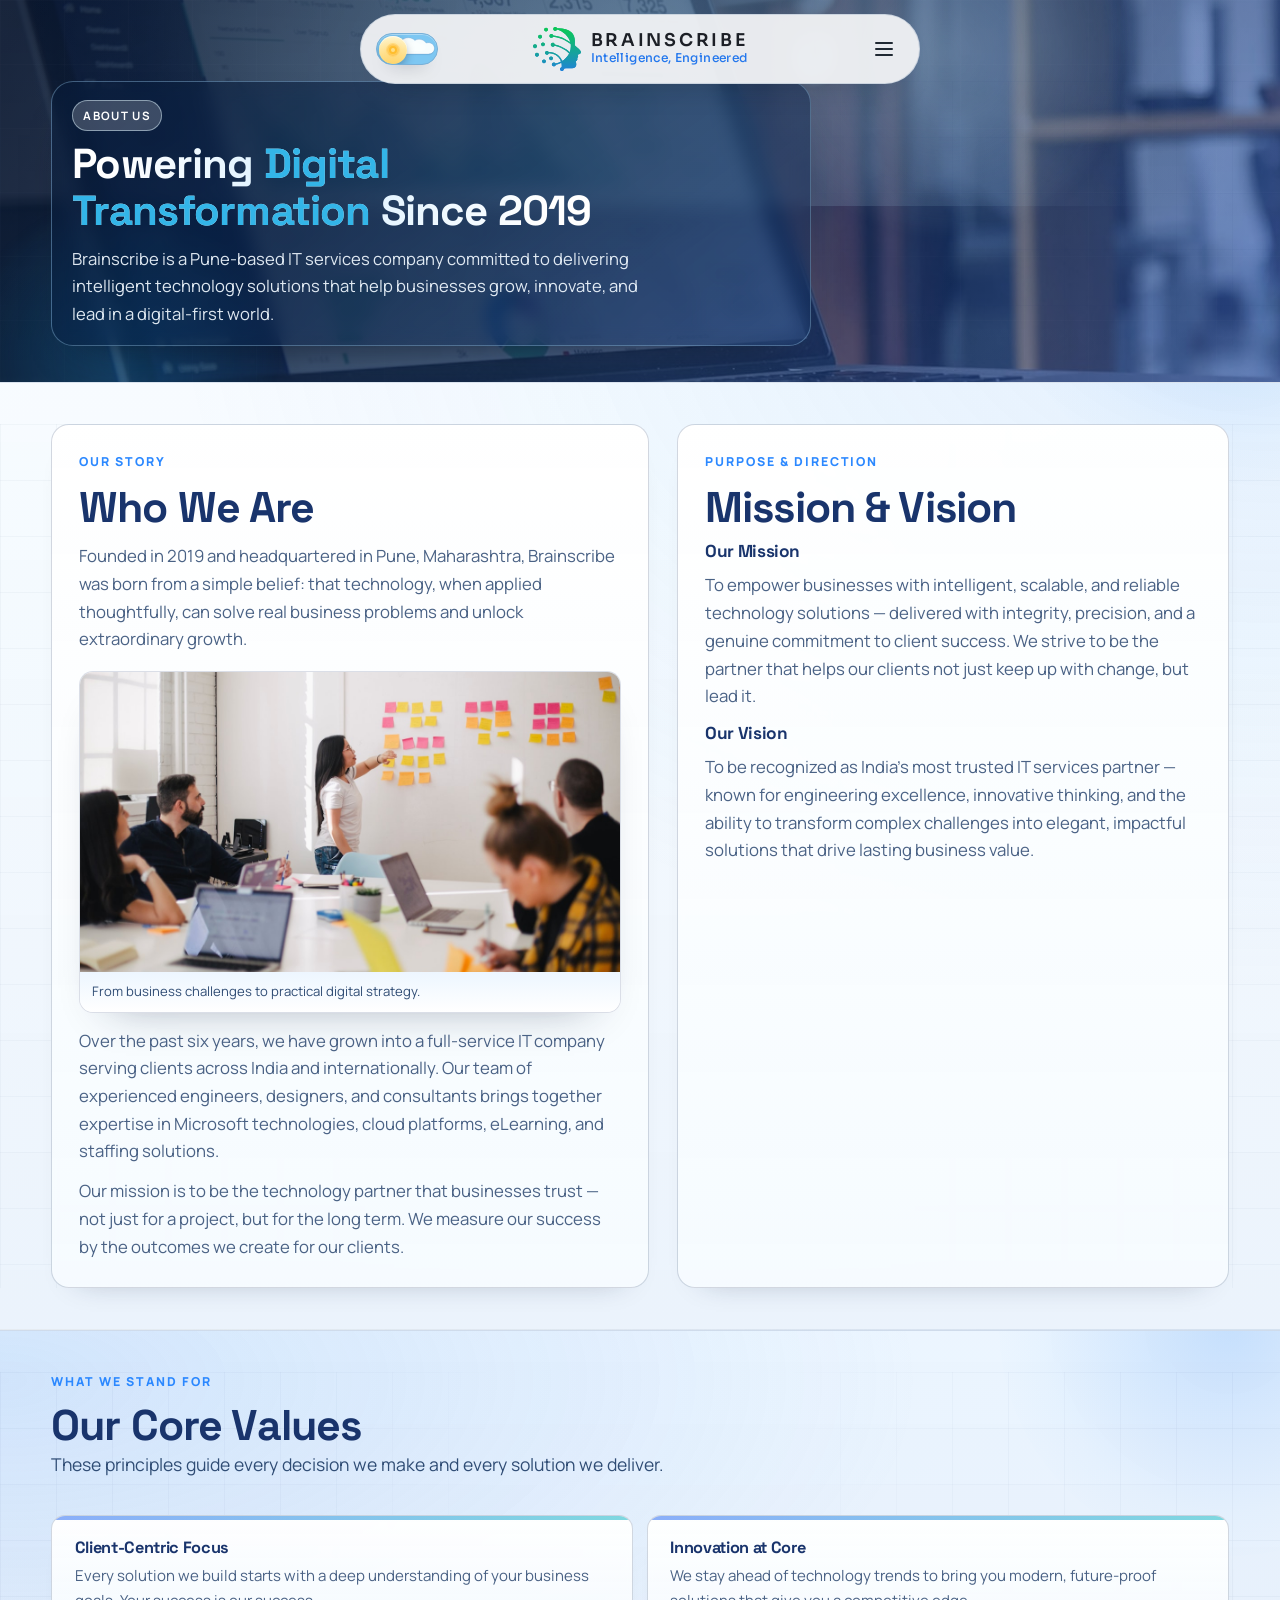
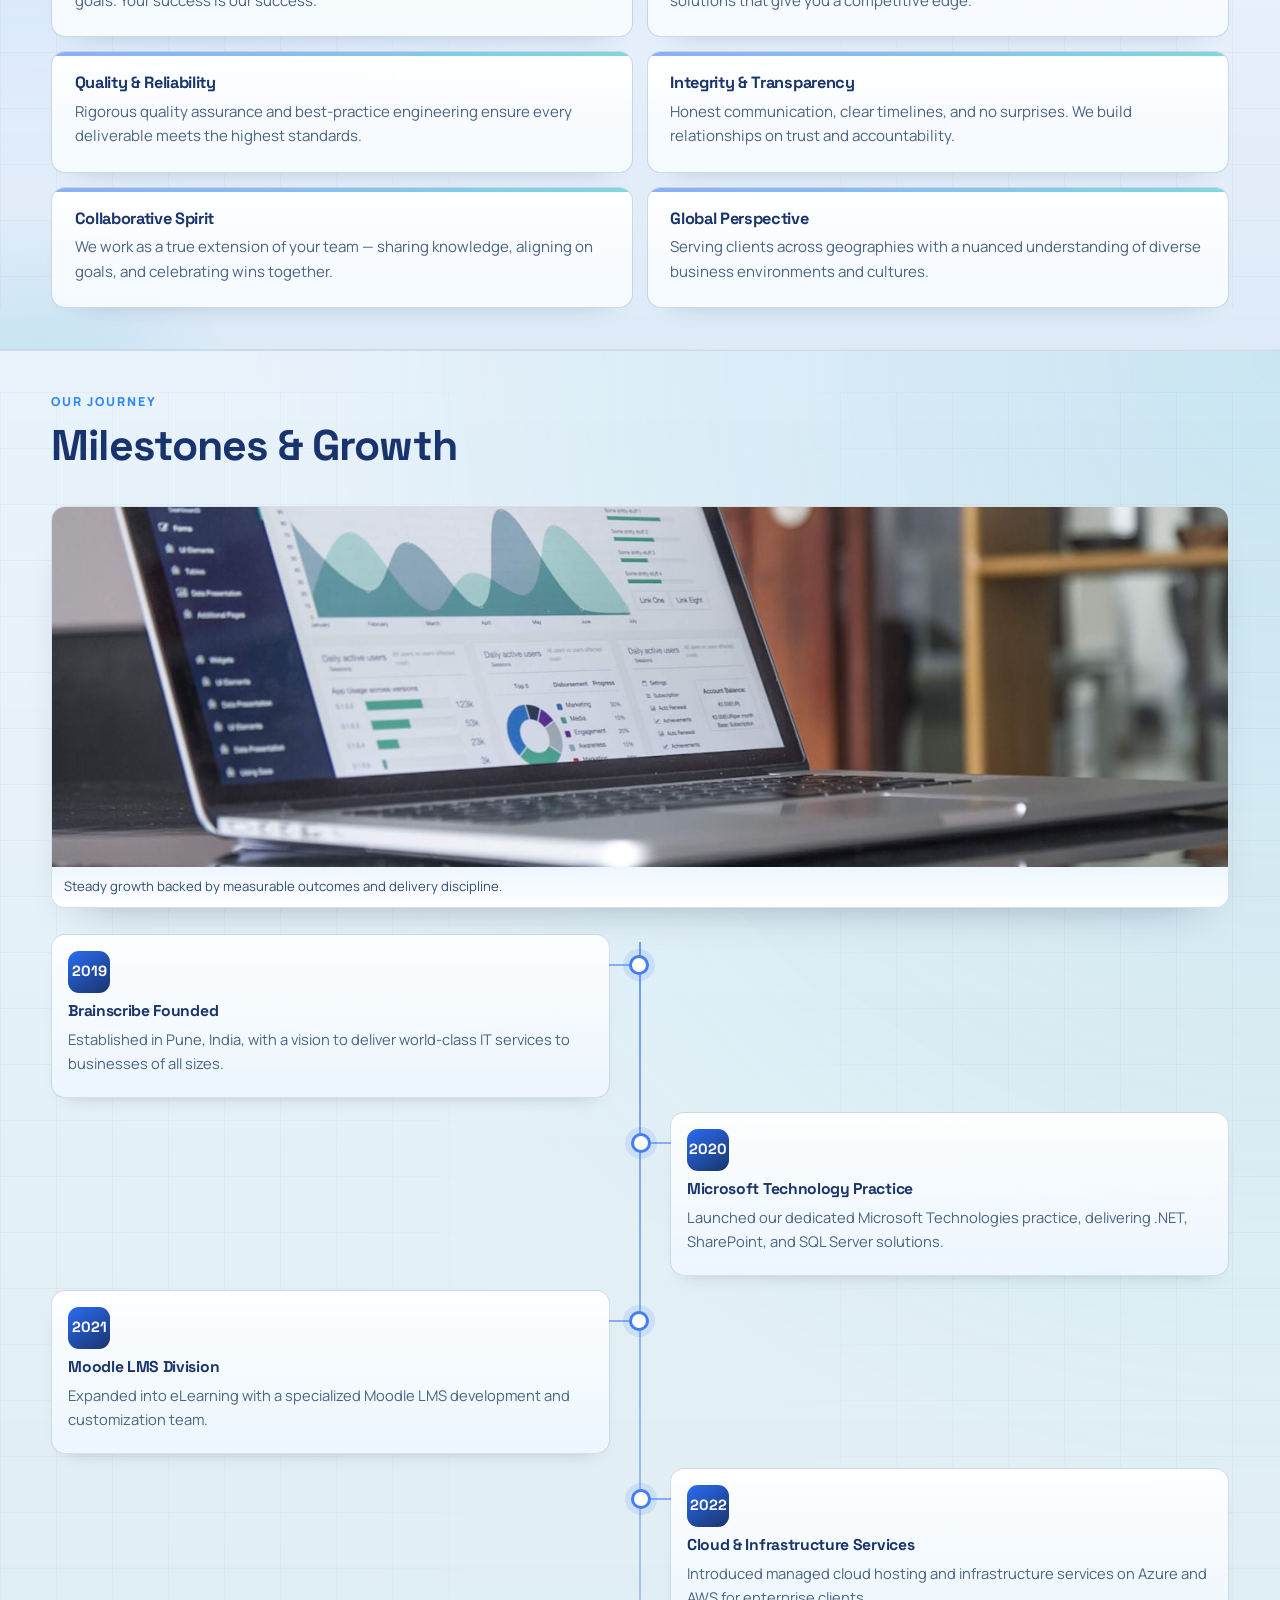
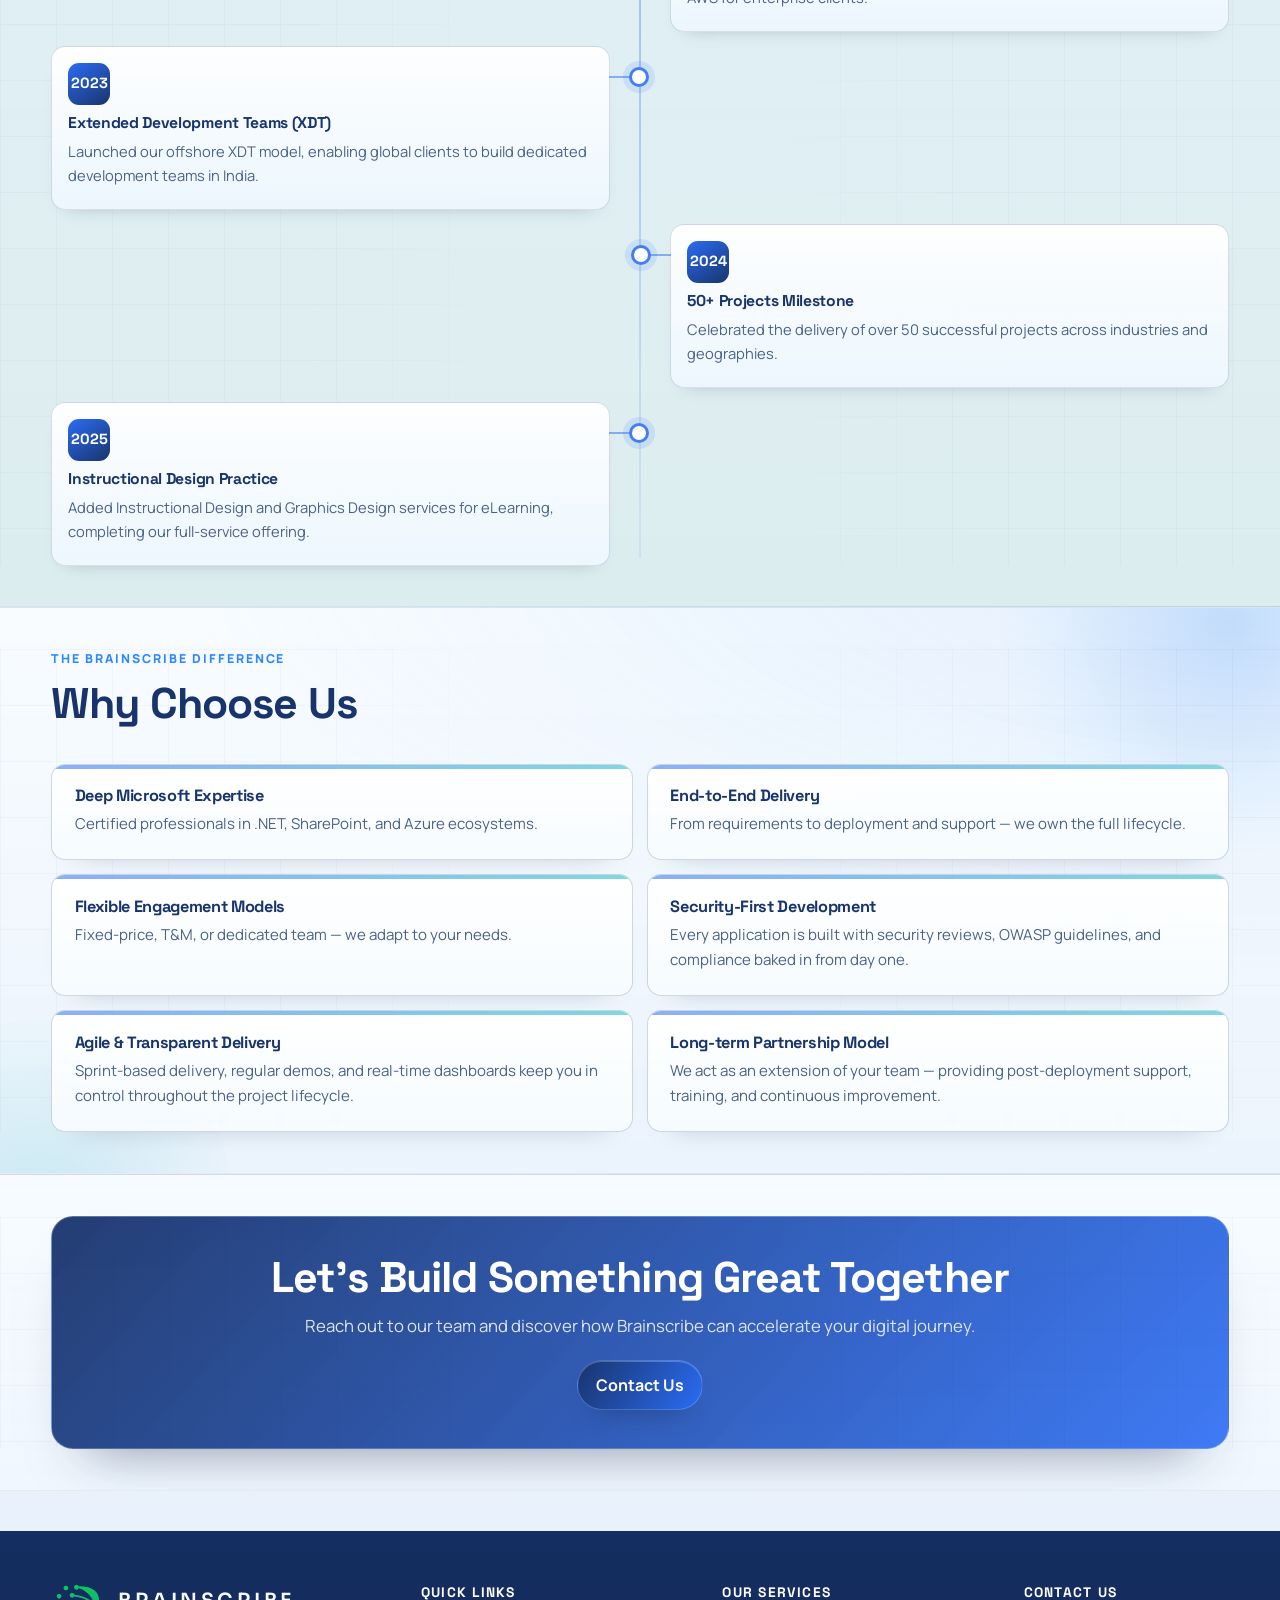
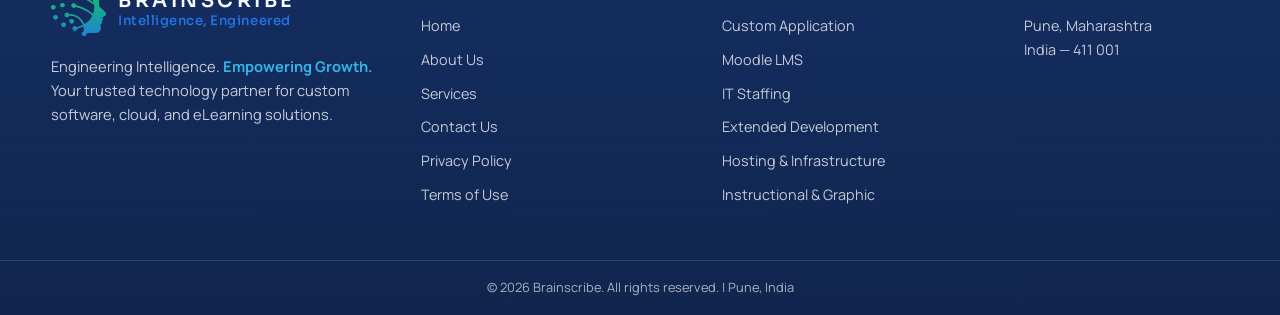
==== commit 02aa659d: "Enforce light theme default and improve page metadata" ====
--- a/about.html
+++ b/about.html
@@ -5,7 +5,8 @@
   <meta charset="UTF-8">
   <meta name="viewport" content="width=device-width, initial-scale=1.0">
   <link rel="icon" type="image/svg+xml" href="images/favicon.svg">
-  <title>Brainscribe Solutions LLP — IT Services & Custom Application Development</title>
+  <title>About Brainscribe | Technology Partner for Growth</title>
+  <meta name="description" content="Learn about Brainscribe, our client-first approach, and how we help organizations grow through software engineering, cloud services, and eLearning solutions.">
   <link rel="preconnect" href="https://fonts.googleapis.com">
   <link rel="preconnect" href="https://fonts.gstatic.com" crossorigin>
   <link
--- a/styles.css
+++ b/styles.css
@@ -33,36 +33,27 @@
   scroll-behavior: smooth;
 }
 
-body {
-  font-family: "Manrope", sans-serif;
-  color: var(--ink);
-  font-size: 16px;
-  line-height: 1.65;
-  background:
-    radial-gradient(circle at 18% 14%, rgba(43, 108, 244, 0.15), transparent 37%),
-    radial-gradient(circle at 84% 8%, rgba(21, 183, 197, 0.12), transparent 36%),
-    linear-gradient(180deg, #f8fbff, #edf4ff);
-  min-height: 100vh;
-  text-rendering: optimizeLegibility;
-  -webkit-font-smoothing: antialiased;
-}
+body {
+  font-family: "Manrope", sans-serif;
+  color: var(--ink);
+  font-size: 16px;
+  line-height: 1.65;
+  background:
+    radial-gradient(circle at 18% 14%, rgba(43, 108, 244, 0.15), transparent 37%),
+    radial-gradient(circle at 84% 8%, rgba(21, 183, 197, 0.12), transparent 36%),
+    linear-gradient(180deg, #f8fbff, #edf4ff);
+  min-height: 100vh;
+  text-rendering: optimizeLegibility;
+  -webkit-font-smoothing: antialiased;
+}
 
 body.menu-open {
   overflow: hidden;
 }
 
-body::before {
-  content: "";
-  position: fixed;
-  inset: 0;
-  z-index: -1;
-  pointer-events: none;
-  background-image:
-    linear-gradient(to right, rgba(25, 52, 108, 0.04) 1px, transparent 1px),
-    linear-gradient(to bottom, rgba(25, 52, 108, 0.04) 1px, transparent 1px);
-  background-size: 56px 56px;
-  mask-image: radial-gradient(circle at center, black 35%, transparent 88%);
-}
+body::before {
+  content: none;
+}
 
 img {
   display: block;
@@ -252,172 +243,177 @@
   display: none;
 }
 
-.button {
-  display: inline-flex;
-  align-items: center;
-  justify-content: center;
-  border-radius: 999px;
-  padding: 11px 18px;
-  font-weight: 700;
-  text-decoration: none;
-  border: 1px solid transparent;
-  position: relative;
-  isolation: isolate;
-  overflow: hidden;
-  transition: transform 0.2s ease, box-shadow 0.2s ease, background-color 0.2s ease;
-  white-space: nowrap;
-}
-
-.button::after {
-  content: "";
-  position: absolute;
-  inset: -36% -120%;
-  border-radius: inherit;
-  background: linear-gradient(
-    108deg,
-    rgba(255, 255, 255, 0) 36%,
-    rgba(255, 255, 255, 0.45) 50%,
-    rgba(255, 255, 255, 0) 64%
-  );
-  opacity: 0;
-  transform: translateX(-46%) rotate(14deg);
-  transition: transform 620ms cubic-bezier(0.23, 1, 0.32, 1), opacity 220ms ease;
-  pointer-events: none;
-}
-
-.button:hover {
-  transform: translateY(-2px);
-}
-
-.button:hover::after,
-.button:focus-visible::after {
-  opacity: 1;
-  transform: translateX(54%) rotate(14deg);
-}
-
-.button:focus-visible {
-  outline: 2px solid var(--sky-light);
-  outline-offset: 2px;
-}
+.button {
+  display: inline-flex;
+  align-items: center;
+  justify-content: center;
+  border-radius: 999px;
+  padding: 11px 18px;
+  font-weight: 700;
+  text-decoration: none;
+  border: 1px solid transparent;
+  position: relative;
+  isolation: isolate;
+  overflow: hidden;
+  transition: transform 0.2s ease, box-shadow 0.2s ease, background-color 0.2s ease;
+  white-space: nowrap;
+}
+
+.button::after {
+  content: "";
+  position: absolute;
+  inset: -36% -120%;
+  border-radius: inherit;
+  background: linear-gradient(
+    108deg,
+    rgba(255, 255, 255, 0) 36%,
+    rgba(255, 255, 255, 0.45) 50%,
+    rgba(255, 255, 255, 0) 64%
+  );
+  opacity: 0;
+  transform: translateX(-46%) rotate(14deg);
+  transition: transform 620ms cubic-bezier(0.23, 1, 0.32, 1), opacity 220ms ease;
+  pointer-events: none;
+}
+
+.button:hover {
+  transform: translateY(-2px);
+}
+
+.button:hover::after,
+.button:focus-visible::after {
+  opacity: 1;
+  transform: translateX(54%) rotate(14deg);
+}
+
+.button:focus-visible {
+  outline: 2px solid var(--sky-light);
+  outline-offset: 2px;
+}
 
 .button.primary {
   color: #fff;
   background: linear-gradient(122deg, var(--navy), var(--cobalt));
-  box-shadow: 0 14px 24px -18px rgba(25, 52, 108, 0.95);
-}
-
-.button.primary:hover {
-  box-shadow: 0 20px 30px -20px rgba(25, 52, 108, 0.98);
-}
-
-.button.secondary {
-  color: var(--navy);
-  border-color: rgba(25, 52, 108, 0.24);
-  background: rgba(255, 255, 255, 0.72);
-}
+  border-color: rgba(124, 174, 246, 0.42);
+  box-shadow:
+    0 16px 26px -18px rgba(25, 52, 108, 0.86),
+    0 1px 0 rgba(255, 255, 255, 0.24) inset;
+}
+
+.button.primary:hover {
+  box-shadow:
+    0 22px 30px -20px rgba(25, 52, 108, 0.9),
+    0 1px 0 rgba(255, 255, 255, 0.26) inset;
+}
+
+.button.secondary {
+  color: var(--navy);
+  border-color: rgba(25, 52, 108, 0.24);
+  background: rgba(255, 255, 255, 0.72);
+}
 
 .button.secondary:hover {
   background: rgba(255, 255, 255, 0.95);
 }
 
-.menu-btn {
-  display: none;
-  border: 1px solid rgba(214, 238, 255, 0.48);
-  background: rgba(8, 26, 52, 0.44);
+.menu-btn {
+  display: none;
+  border: 1px solid rgba(214, 238, 255, 0.48);
+  background: rgba(8, 26, 52, 0.44);
   border-radius: var(--radius-sm);
   width: 40px;
-  height: 40px;
-  color: #f5fbff;
-}
-
-.back-to-top {
-  position: fixed;
-  right: clamp(12px, 2.4vw, 26px);
-  bottom: clamp(14px, 2.6vw, 28px);
-  z-index: 86;
-  width: 46px;
-  height: 46px;
-  border-radius: 999px;
-  border: 1px solid rgba(125, 162, 213, 0.62);
-  background: #1d4ed8;
-  color: #ffffff;
-  display: inline-flex;
-  align-items: center;
-  justify-content: center;
-  padding: 0;
-  cursor: pointer;
-  box-shadow:
-    0 22px 44px -12px rgba(17, 56, 150, 0.7),
-    0 10px 22px -10px rgba(17, 56, 150, 0.58),
-    0 0 18px rgba(29, 78, 216, 0.28);
-  opacity: 0;
-  visibility: hidden;
-  pointer-events: none;
-  transform: translateY(8px) scale(0.96);
-  transition:
-    opacity 220ms ease,
-    transform 220ms ease,
-    box-shadow 220ms ease,
-    background-color 180ms ease,
-    visibility 0s linear 220ms;
-}
-
-.back-to-top .back-to-top-icon {
-  width: 18px;
-  height: 18px;
-  display: inline-flex;
-  align-items: center;
-  justify-content: center;
-}
-
-.back-to-top .back-to-top-icon svg {
-  width: 18px;
-  height: 18px;
-  stroke-width: 2.8;
-}
-
-.back-to-top.is-visible {
-  opacity: 1;
-  visibility: visible;
-  pointer-events: auto;
-  transform: none;
-  transition: opacity 220ms ease, transform 220ms ease, box-shadow 220ms ease, background-color 180ms ease;
-}
-
-body.menu-open .back-to-top {
-  opacity: 0 !important;
-  visibility: hidden !important;
-  pointer-events: none !important;
-  transform: translateY(8px) scale(0.96) !important;
-}
-
-.back-to-top:hover {
-  transform: translateY(-2px);
-  background: #1e40af;
-  box-shadow:
-    0 26px 48px -12px rgba(17, 56, 150, 0.78),
-    0 12px 24px -10px rgba(17, 56, 150, 0.66),
-    0 0 22px rgba(37, 99, 235, 0.3);
-}
-
-.back-to-top:focus-visible {
-  background: #1e40af;
-  outline: 2px solid rgba(152, 198, 255, 0.92);
-  outline-offset: 2px;
-}
-
-.back-to-top:active {
-  background: #1e3a8a;
-  transform: translateY(0);
-  box-shadow:
-    0 16px 30px -12px rgba(17, 56, 150, 0.74),
-    0 6px 14px -9px rgba(17, 56, 150, 0.6);
-}
-
-.section {
-  padding: var(--section-space) 0;
-  position: relative;
-}
+  height: 40px;
+  color: #f5fbff;
+}
+
+.back-to-top {
+  position: fixed;
+  right: clamp(12px, 2.4vw, 26px);
+  bottom: clamp(14px, 2.6vw, 28px);
+  z-index: 86;
+  width: 46px;
+  height: 46px;
+  border-radius: 999px;
+  border: 1px solid rgba(125, 162, 213, 0.62);
+  background: #1d4ed8;
+  color: #ffffff;
+  display: inline-flex;
+  align-items: center;
+  justify-content: center;
+  padding: 0;
+  cursor: pointer;
+  box-shadow:
+    0 22px 44px -12px rgba(17, 56, 150, 0.7),
+    0 10px 22px -10px rgba(17, 56, 150, 0.58),
+    0 0 18px rgba(29, 78, 216, 0.28);
+  opacity: 0;
+  visibility: hidden;
+  pointer-events: none;
+  transform: translateY(8px) scale(0.96);
+  transition:
+    opacity 220ms ease,
+    transform 220ms ease,
+    box-shadow 220ms ease,
+    background-color 180ms ease,
+    visibility 0s linear 220ms;
+}
+
+.back-to-top .back-to-top-icon {
+  width: 18px;
+  height: 18px;
+  display: inline-flex;
+  align-items: center;
+  justify-content: center;
+}
+
+.back-to-top .back-to-top-icon svg {
+  width: 18px;
+  height: 18px;
+  stroke-width: 2.8;
+}
+
+.back-to-top.is-visible {
+  opacity: 1;
+  visibility: visible;
+  pointer-events: auto;
+  transform: none;
+  transition: opacity 220ms ease, transform 220ms ease, box-shadow 220ms ease, background-color 180ms ease;
+}
+
+body.menu-open .back-to-top {
+  opacity: 0 !important;
+  visibility: hidden !important;
+  pointer-events: none !important;
+  transform: translateY(8px) scale(0.96) !important;
+}
+
+.back-to-top:hover {
+  transform: translateY(-2px);
+  background: #1e40af;
+  box-shadow:
+    0 26px 48px -12px rgba(17, 56, 150, 0.78),
+    0 12px 24px -10px rgba(17, 56, 150, 0.66),
+    0 0 22px rgba(37, 99, 235, 0.3);
+}
+
+.back-to-top:focus-visible {
+  background: #1e40af;
+  outline: 2px solid rgba(152, 198, 255, 0.92);
+  outline-offset: 2px;
+}
+
+.back-to-top:active {
+  background: #1e3a8a;
+  transform: translateY(0);
+  box-shadow:
+    0 16px 30px -12px rgba(17, 56, 150, 0.74),
+    0 6px 14px -9px rgba(17, 56, 150, 0.6);
+}
+
+.section {
+  padding: var(--section-space) 0;
+  position: relative;
+}
 
 .section-head {
   max-width: 780px;
@@ -475,10 +471,51 @@
   pointer-events: none;
 }
 
-.page-hero .container {
-  position: relative;
-  z-index: 1;
-}
+.page-hero .container {
+  position: relative;
+  z-index: 1;
+}
+
+.page-hero .container::before {
+  content: "";
+  position: absolute;
+  top: 0;
+  bottom: 0;
+  left: 50%;
+  width: 100vw;
+  transform: translateX(-50%);
+  pointer-events: none;
+  z-index: -1;
+  background-image:
+    linear-gradient(to right, rgba(25, 52, 108, 0.12) 1px, transparent 1px),
+    linear-gradient(to bottom, rgba(25, 52, 108, 0.12) 1px, transparent 1px);
+  background-size: 56px 56px;
+  opacity: 0.3;
+  -webkit-mask-image:
+    linear-gradient(
+      90deg,
+      rgba(0, 0, 0, 0.95) 0%,
+      rgba(0, 0, 0, 0.88) 24%,
+      transparent 40%,
+      transparent 60%,
+      rgba(0, 0, 0, 0.88) 76%,
+      rgba(0, 0, 0, 0.95) 100%
+    );
+  mask-image:
+    linear-gradient(
+      90deg,
+      rgba(0, 0, 0, 0.95) 0%,
+      rgba(0, 0, 0, 0.88) 24%,
+      transparent 40%,
+      transparent 60%,
+      rgba(0, 0, 0, 0.88) 76%,
+      rgba(0, 0, 0, 0.95) 100%
+    );
+  -webkit-mask-size: 100% 100%;
+  mask-size: 100% 100%;
+  -webkit-mask-repeat: no-repeat;
+  mask-repeat: no-repeat;
+}
 
 .page-hero p,
 .page-hero h1,
@@ -832,22 +869,22 @@
   margin-left: auto;
 }
 
-.milestone-item::before {
-  content: "";
-  position: absolute;
-  top: 29px;
-  width: 30px;
-  height: 2px;
-  background: rgba(43, 108, 244, 0.5);
-}
-
-.milestone-item.left::before {
-  right: -30px;
-}
-
-.milestone-item.right::before {
-  left: -30px;
-}
+.milestone-item::before {
+  content: "";
+  position: absolute;
+  top: 29px;
+  width: 30px;
+  height: 2px;
+  background: rgba(43, 108, 244, 0.5);
+}
+
+.milestone-item.left::before {
+  right: -30px;
+}
+
+.milestone-item.right::before {
+  left: -30px;
+}
 
 .milestone-item::after {
   content: "";
@@ -861,13 +898,13 @@
   box-shadow: 0 0 0 6px rgba(43, 108, 244, 0.12);
 }
 
-.milestone-item.left::after {
-  right: -40px;
-}
-
-.milestone-item.right::after {
-  left: -40px;
-}
+.milestone-item.left::after {
+  right: -40px;
+}
+
+.milestone-item.right::after {
+  left: -40px;
+}
 
 .milestone-item .n {
   width: 42px;
@@ -926,460 +963,460 @@
   transition: 0.2s ease;
 }
 
-.service-nav a:hover {
-  color: var(--navy);
-  background: var(--sky-pale);
-  border-color: var(--line-strong);
-}
-
-.services-showcase .container {
-  display: grid;
-  gap: 14px;
-}
-
-.services-overview-grid {
-  display: grid;
-  grid-template-columns: repeat(3, minmax(0, 1fr));
-  gap: 14px;
-}
-
-.service-overview-tile {
-  display: flex;
-  flex-direction: column;
-  gap: 10px;
-  height: 100%;
-}
-
-.service-overview-head {
-  display: flex;
-  align-items: center;
-  gap: 8px;
-}
-
-.service-overview-index {
-  width: 30px;
-  height: 30px;
-  border-radius: 9px;
-  background: linear-gradient(145deg, var(--cobalt), var(--navy));
-  color: #fff;
-  font: 700 0.78rem/1 "Space Grotesk", sans-serif;
-  display: inline-flex;
-  align-items: center;
-  justify-content: center;
-}
-
-.service-overview-icon {
-  width: 38px;
-  height: 38px;
-  border-radius: 11px;
-  padding: 6px;
-  border: 1px solid rgba(43, 108, 244, 0.28);
-  background: rgba(233, 244, 255, 0.9);
-}
-
-.services-overview-page .service-overview-icon {
-  width: 50px;
-  height: 50px;
-  border-radius: 14px;
-  padding: 8px;
-}
-
-.core-services-grid .core-service-icon {
-  width: 50px;
-  height: 50px;
-  border-radius: 14px;
-  padding: 8px;
-  margin-bottom: 11px;
-}
-
-.service-overview-points {
-  margin: 4px 0 2px 18px;
-  color: var(--muted);
-  display: grid;
-  gap: 4px;
-  font-size: 0.9rem;
-}
-
-.service-overview-tile .button {
-  margin-top: auto;
-}
-
-.service-feature-layout {
-  align-items: stretch;
-}
-
-.service-feature-media {
-  margin: 0;
-  border: 1px solid rgba(25, 52, 108, 0.14);
-  border-radius: 14px;
-  overflow: hidden;
-  background: rgba(244, 250, 255, 0.9);
-  display: grid;
-  grid-template-rows: 1fr auto;
-}
-
-.service-feature-media img {
-  width: 100%;
-  height: 100%;
-  min-height: 320px;
-  object-fit: cover;
-  display: block;
-}
-
-.service-feature-media figcaption {
-  padding: 9px 12px 10px;
-  color: var(--muted-strong);
-  font-size: 0.85rem;
-  font-weight: 600;
-  line-height: 1.4;
-}
-
-.service-feature-card {
-  display: flex;
-  flex-direction: column;
-  min-height: 100%;
-}
-
-.service-feature-meta {
-  display: inline-flex;
-  align-items: center;
-  gap: 8px;
-  margin: 2px 0 10px;
-}
-
-.service-feature-icon {
-  width: 36px;
-  height: 36px;
-  border-radius: 10px;
-  padding: 6px;
-  border: 1px solid rgba(34, 100, 196, 0.26);
-  background: rgba(229, 241, 255, 0.84);
-}
-
-.service-feature-meta .section-tag {
-  margin: 0;
-}
-
-.service-feature-card .service-discuss-btn {
-  margin-top: 24px;
-  align-self: flex-start;
-}
-
-.service-detail-highlights {
-  margin: 10px 0 14px 18px;
-  color: var(--muted);
-  display: grid;
-  gap: 6px;
-}
-
-.service-snapshot-grid {
-  display: grid;
-  grid-template-columns: repeat(3, minmax(0, 1fr));
-  gap: 12px;
-}
-
-.service-snapshot-card h4 {
-  margin-bottom: 6px;
-}
-
-.service-value-grid {
-  display: grid;
-  grid-template-columns: repeat(2, minmax(0, 1fr));
-  gap: 12px;
-}
-
-.service-value-card h3 {
-  margin-bottom: 6px;
-}
-
-.service-process-steps {
-  margin-top: 4px;
-}
-
-.service-scope-subhead {
-  margin-top: 14px;
-  margin-bottom: 8px;
-}
-
-.service-detail-page .page-hero h1 {
-  max-width: 19ch;
-}
-
-.service-detail-page .service-feature-band,
-.service-detail-page .service-snapshot-band,
-.service-detail-page .service-value-band,
-.service-detail-page .service-process-band,
-.service-detail-page .service-scope-band {
-  position: relative;
-  border-top: 1px solid rgba(20, 49, 95, 0.16);
-  border-bottom: 1px solid rgba(20, 49, 95, 0.12);
-}
-
-.service-detail-page .service-feature-band {
-  background:
-    radial-gradient(120% 130% at 100% 0%, rgba(73, 152, 243, 0.17), transparent 62%),
-    linear-gradient(180deg, rgba(247, 252, 255, 0.97), rgba(238, 247, 255, 0.92));
-}
-
-.service-detail-page .service-snapshot-band {
-  background:
-    radial-gradient(120% 130% at 0% 10%, rgba(87, 163, 241, 0.16), transparent 62%),
-    linear-gradient(180deg, rgba(241, 249, 255, 0.96), rgba(232, 243, 255, 0.9));
-}
-
-.service-detail-page .service-value-band {
-  background:
-    radial-gradient(130% 120% at 100% 12%, rgba(79, 177, 196, 0.16), transparent 62%),
-    linear-gradient(180deg, rgba(236, 246, 255, 0.96), rgba(227, 240, 255, 0.9));
-}
-
-.service-detail-page .service-process-band {
-  background:
-    radial-gradient(120% 130% at 8% 0%, rgba(68, 143, 234, 0.14), transparent 64%),
-    linear-gradient(180deg, rgba(244, 250, 255, 0.95), rgba(234, 244, 255, 0.9));
-}
-
-.service-detail-page .service-scope-band {
-  background:
-    radial-gradient(120% 120% at 100% 0%, rgba(70, 157, 235, 0.14), transparent 64%),
-    linear-gradient(180deg, rgba(239, 248, 255, 0.96), rgba(230, 241, 255, 0.9));
-}
-
-.service-detail-page .service-feature-band::before,
-.service-detail-page .service-snapshot-band::before,
-.service-detail-page .service-value-band::before,
-.service-detail-page .service-process-band::before,
-.service-detail-page .service-scope-band::before {
-  content: "";
-  position: absolute;
-  left: 0;
-  right: 0;
-  top: 0;
-  height: 3px;
-  background: linear-gradient(90deg, rgba(44, 108, 244, 0.14), rgba(52, 181, 232, 0.26), rgba(44, 108, 244, 0.14));
-  pointer-events: none;
-}
-
-.services-accordion {
-  display: grid;
-  gap: 12px;
-}
-
-.service-accordion-item {
-  border: 1px solid rgba(19, 52, 103, 0.16);
-  border-radius: 16px;
-  background: linear-gradient(180deg, rgba(255, 255, 255, 0.96), rgba(243, 249, 255, 0.92));
-  box-shadow: var(--shadow-sm);
-  padding: 0;
-  overflow: hidden;
-  transition: border-color 220ms ease, box-shadow 220ms ease, background-color 220ms ease;
-}
-
-.service-accordion-item.is-open {
-  border-color: rgba(37, 99, 235, 0.38);
-  box-shadow: var(--shadow-md);
-  background: linear-gradient(180deg, rgba(245, 251, 255, 0.98), rgba(234, 244, 255, 0.94));
-}
-
-.service-main-trigger {
-  width: 100%;
-  border: 0;
-  background: linear-gradient(180deg, rgba(255, 255, 255, 0.96), rgba(238, 246, 255, 0.92));
-  color: var(--navy);
-  display: flex;
-  align-items: center;
-  justify-content: space-between;
-  gap: 10px;
-  padding: 14px 16px;
-  text-align: left;
-  cursor: pointer;
-}
-
-.service-main-trigger:focus-visible {
-  outline: 2px solid rgba(29, 78, 216, 0.5);
-  outline-offset: -2px;
-}
-
-.service-main-label {
-  display: inline-flex;
-  align-items: baseline;
-  gap: 8px;
-}
-
-.service-main-index {
-  font: 700 0.82rem/1 "Space Grotesk", sans-serif;
-  letter-spacing: 0.06em;
-  color: var(--muted-strong);
-}
-
-.service-main-title {
-  font: 700 1.02rem/1.2 "Space Grotesk", sans-serif;
-  color: var(--navy);
-}
-
-.service-main-icon {
-  width: 28px;
-  height: 28px;
-  border-radius: 999px;
-  border: 1px solid rgba(25, 52, 108, 0.22);
-  background: rgba(255, 255, 255, 0.9);
-  color: var(--navy);
-  display: inline-flex;
-  align-items: center;
-  justify-content: center;
-  font-size: 1.05rem;
-  font-weight: 700;
-  line-height: 1;
-  transition: transform 220ms ease, background-color 220ms ease;
-}
-
-.service-accordion-item.is-open .service-main-icon {
-  transform: rotate(45deg);
-  background: rgba(37, 99, 235, 0.12);
-}
-
-.service-main-panel {
-  display: none;
-  padding: 10px;
-}
-
-.service-accordion-item.is-open .service-main-panel {
-  display: block;
-}
-
-.service-accordion-index {
-  display: inline-flex;
-  align-items: center;
-  justify-content: center;
-  width: 34px;
-  height: 34px;
-  border-radius: 10px;
-  background: linear-gradient(145deg, var(--cobalt), var(--navy));
-  color: #fff;
-  font: 700 0.82rem/1 "Space Grotesk", sans-serif;
-}
-
-.service-accordion-label {
-  display: grid;
-  gap: 3px;
-}
-
-.service-accordion-label strong {
-  font: 700 1rem/1.15 "Space Grotesk", sans-serif;
-  color: var(--navy);
-}
-
-.service-accordion-label small {
-  color: var(--muted-strong);
-  font-size: 0.84rem;
-}
-
-.service-summary-card {
-  border: 1px solid rgba(158, 196, 255, 0.32);
-  border-radius: 13px;
-  background: linear-gradient(142deg, #1d4ed8 0%, #1d4ed8 42%, #143a9f 100%);
-  color: #fff;
-  padding: 12px;
-}
-
-.service-summary-head {
-  display: grid;
-  grid-template-columns: auto minmax(0, 1fr) auto;
-  align-items: start;
-  gap: 10px;
-}
-
-.service-summary-card .service-accordion-index {
-  width: 32px;
-  height: 32px;
-  border-radius: 9px;
-  background: rgba(255, 255, 255, 0.18);
-  border: 1px solid rgba(255, 255, 255, 0.36);
-}
-
-.service-summary-icon {
-  width: 32px;
-  height: 32px;
-  border-radius: 9px;
-  padding: 6px;
-  border: 1px solid rgba(255, 255, 255, 0.36);
-  background: rgba(255, 255, 255, 0.18);
-}
-
-.service-summary-card .service-accordion-label strong {
-  color: #fff;
-}
-
-.service-summary-card .service-accordion-label small {
-  color: rgba(230, 240, 255, 0.94);
-}
-
-.service-summary-points {
-  margin: 10px 0 0 18px;
-  color: rgba(243, 248, 255, 0.96);
-  display: grid;
-  gap: 5px;
-}
-
-.service-summary-points li {
-  font-size: 0.89rem;
-}
-
-.service-accordion-trigger {
-  width: 30px;
-  height: 30px;
-  border-radius: 999px;
-  border: 1px solid rgba(255, 255, 255, 0.5);
-  background: rgba(255, 255, 255, 0.14);
-  color: #fff;
-  display: inline-flex;
-  align-items: center;
-  justify-content: center;
-  padding: 0;
-  cursor: pointer;
-}
-
-.service-accordion-trigger:focus-visible {
-  outline: 2px solid rgba(219, 234, 254, 0.95);
-  outline-offset: 2px;
-}
-
-.service-accordion-icon {
-  width: auto;
-  height: auto;
-  border-radius: 0;
-  border: 0;
-  display: inline-flex;
-  align-items: center;
-  justify-content: center;
-  color: currentColor;
-  font-size: 1.1rem;
-  font-weight: 700;
-  line-height: 1;
-  transition: transform 220ms ease;
-}
-
-.service-accordion-item.is-detail-open .service-accordion-icon {
-  transform: rotate(45deg);
-}
-
-.service-accordion-item.is-open .service-summary-card {
-  background: linear-gradient(142deg, #1e40af 0%, #1d4ed8 44%, #143a9f 100%);
-}
-
-.service-accordion-panel {
-  display: none;
-  margin-top: 8px;
-}
-
-.service-accordion-item.is-detail-open .service-accordion-panel {
-  display: block;
-}
-
-.services-carousel {
-  position: relative;
-  padding: 8px 0 0;
-}
+.service-nav a:hover {
+  color: var(--navy);
+  background: var(--sky-pale);
+  border-color: var(--line-strong);
+}
+
+.services-showcase .container {
+  display: grid;
+  gap: 14px;
+}
+
+.services-overview-grid {
+  display: grid;
+  grid-template-columns: repeat(3, minmax(0, 1fr));
+  gap: 14px;
+}
+
+.service-overview-tile {
+  display: flex;
+  flex-direction: column;
+  gap: 10px;
+  height: 100%;
+}
+
+.service-overview-head {
+  display: flex;
+  align-items: center;
+  gap: 8px;
+}
+
+.service-overview-index {
+  width: 30px;
+  height: 30px;
+  border-radius: 9px;
+  background: linear-gradient(145deg, var(--cobalt), var(--navy));
+  color: #fff;
+  font: 700 0.78rem/1 "Space Grotesk", sans-serif;
+  display: inline-flex;
+  align-items: center;
+  justify-content: center;
+}
+
+.service-overview-icon {
+  width: 38px;
+  height: 38px;
+  border-radius: 11px;
+  padding: 6px;
+  border: 1px solid rgba(43, 108, 244, 0.28);
+  background: rgba(233, 244, 255, 0.9);
+}
+
+.services-overview-page .service-overview-icon {
+  width: 50px;
+  height: 50px;
+  border-radius: 14px;
+  padding: 8px;
+}
+
+.core-services-grid .core-service-icon {
+  width: 50px;
+  height: 50px;
+  border-radius: 14px;
+  padding: 8px;
+  margin-bottom: 11px;
+}
+
+.service-overview-points {
+  margin: 4px 0 2px 18px;
+  color: var(--muted);
+  display: grid;
+  gap: 4px;
+  font-size: 0.9rem;
+}
+
+.service-overview-tile .button {
+  margin-top: auto;
+}
+
+.service-feature-layout {
+  align-items: stretch;
+}
+
+.service-feature-media {
+  margin: 0;
+  border: 1px solid rgba(25, 52, 108, 0.14);
+  border-radius: 14px;
+  overflow: hidden;
+  background: rgba(244, 250, 255, 0.9);
+  display: grid;
+  grid-template-rows: 1fr auto;
+}
+
+.service-feature-media img {
+  width: 100%;
+  height: 100%;
+  min-height: 320px;
+  object-fit: cover;
+  display: block;
+}
+
+.service-feature-media figcaption {
+  padding: 9px 12px 10px;
+  color: var(--muted-strong);
+  font-size: 0.85rem;
+  font-weight: 600;
+  line-height: 1.4;
+}
+
+.service-feature-card {
+  display: flex;
+  flex-direction: column;
+  min-height: 100%;
+}
+
+.service-feature-meta {
+  display: inline-flex;
+  align-items: center;
+  gap: 8px;
+  margin: 2px 0 10px;
+}
+
+.service-feature-icon {
+  width: 36px;
+  height: 36px;
+  border-radius: 10px;
+  padding: 6px;
+  border: 1px solid rgba(34, 100, 196, 0.26);
+  background: rgba(229, 241, 255, 0.84);
+}
+
+.service-feature-meta .section-tag {
+  margin: 0;
+}
+
+.service-feature-card .service-discuss-btn {
+  margin-top: 24px;
+  align-self: flex-start;
+}
+
+.service-detail-highlights {
+  margin: 10px 0 14px 18px;
+  color: var(--muted);
+  display: grid;
+  gap: 6px;
+}
+
+.service-snapshot-grid {
+  display: grid;
+  grid-template-columns: repeat(3, minmax(0, 1fr));
+  gap: 12px;
+}
+
+.service-snapshot-card h4 {
+  margin-bottom: 6px;
+}
+
+.service-value-grid {
+  display: grid;
+  grid-template-columns: repeat(2, minmax(0, 1fr));
+  gap: 12px;
+}
+
+.service-value-card h3 {
+  margin-bottom: 6px;
+}
+
+.service-process-steps {
+  margin-top: 4px;
+}
+
+.service-scope-subhead {
+  margin-top: 14px;
+  margin-bottom: 8px;
+}
+
+.service-detail-page .page-hero h1 {
+  max-width: 19ch;
+}
+
+.service-detail-page .service-feature-band,
+.service-detail-page .service-snapshot-band,
+.service-detail-page .service-value-band,
+.service-detail-page .service-process-band,
+.service-detail-page .service-scope-band {
+  position: relative;
+  border-top: 1px solid rgba(20, 49, 95, 0.16);
+  border-bottom: 1px solid rgba(20, 49, 95, 0.12);
+}
+
+.service-detail-page .service-feature-band {
+  background:
+    radial-gradient(120% 130% at 100% 0%, rgba(73, 152, 243, 0.17), transparent 62%),
+    linear-gradient(180deg, rgba(247, 252, 255, 0.97), rgba(238, 247, 255, 0.92));
+}
+
+.service-detail-page .service-snapshot-band {
+  background:
+    radial-gradient(120% 130% at 0% 10%, rgba(87, 163, 241, 0.16), transparent 62%),
+    linear-gradient(180deg, rgba(241, 249, 255, 0.96), rgba(232, 243, 255, 0.9));
+}
+
+.service-detail-page .service-value-band {
+  background:
+    radial-gradient(130% 120% at 100% 12%, rgba(79, 177, 196, 0.16), transparent 62%),
+    linear-gradient(180deg, rgba(236, 246, 255, 0.96), rgba(227, 240, 255, 0.9));
+}
+
+.service-detail-page .service-process-band {
+  background:
+    radial-gradient(120% 130% at 8% 0%, rgba(68, 143, 234, 0.14), transparent 64%),
+    linear-gradient(180deg, rgba(244, 250, 255, 0.95), rgba(234, 244, 255, 0.9));
+}
+
+.service-detail-page .service-scope-band {
+  background:
+    radial-gradient(120% 120% at 100% 0%, rgba(70, 157, 235, 0.14), transparent 64%),
+    linear-gradient(180deg, rgba(239, 248, 255, 0.96), rgba(230, 241, 255, 0.9));
+}
+
+.service-detail-page .service-feature-band::before,
+.service-detail-page .service-snapshot-band::before,
+.service-detail-page .service-value-band::before,
+.service-detail-page .service-process-band::before,
+.service-detail-page .service-scope-band::before {
+  content: "";
+  position: absolute;
+  left: 0;
+  right: 0;
+  top: 0;
+  height: 3px;
+  background: linear-gradient(90deg, rgba(44, 108, 244, 0.14), rgba(52, 181, 232, 0.26), rgba(44, 108, 244, 0.14));
+  pointer-events: none;
+}
+
+.services-accordion {
+  display: grid;
+  gap: 12px;
+}
+
+.service-accordion-item {
+  border: 1px solid rgba(19, 52, 103, 0.16);
+  border-radius: 16px;
+  background: linear-gradient(180deg, rgba(255, 255, 255, 0.96), rgba(243, 249, 255, 0.92));
+  box-shadow: var(--shadow-sm);
+  padding: 0;
+  overflow: hidden;
+  transition: border-color 220ms ease, box-shadow 220ms ease, background-color 220ms ease;
+}
+
+.service-accordion-item.is-open {
+  border-color: rgba(37, 99, 235, 0.38);
+  box-shadow: var(--shadow-md);
+  background: linear-gradient(180deg, rgba(245, 251, 255, 0.98), rgba(234, 244, 255, 0.94));
+}
+
+.service-main-trigger {
+  width: 100%;
+  border: 0;
+  background: linear-gradient(180deg, rgba(255, 255, 255, 0.96), rgba(238, 246, 255, 0.92));
+  color: var(--navy);
+  display: flex;
+  align-items: center;
+  justify-content: space-between;
+  gap: 10px;
+  padding: 14px 16px;
+  text-align: left;
+  cursor: pointer;
+}
+
+.service-main-trigger:focus-visible {
+  outline: 2px solid rgba(29, 78, 216, 0.5);
+  outline-offset: -2px;
+}
+
+.service-main-label {
+  display: inline-flex;
+  align-items: baseline;
+  gap: 8px;
+}
+
+.service-main-index {
+  font: 700 0.82rem/1 "Space Grotesk", sans-serif;
+  letter-spacing: 0.06em;
+  color: var(--muted-strong);
+}
+
+.service-main-title {
+  font: 700 1.02rem/1.2 "Space Grotesk", sans-serif;
+  color: var(--navy);
+}
+
+.service-main-icon {
+  width: 28px;
+  height: 28px;
+  border-radius: 999px;
+  border: 1px solid rgba(25, 52, 108, 0.22);
+  background: rgba(255, 255, 255, 0.9);
+  color: var(--navy);
+  display: inline-flex;
+  align-items: center;
+  justify-content: center;
+  font-size: 1.05rem;
+  font-weight: 700;
+  line-height: 1;
+  transition: transform 220ms ease, background-color 220ms ease;
+}
+
+.service-accordion-item.is-open .service-main-icon {
+  transform: rotate(45deg);
+  background: rgba(37, 99, 235, 0.12);
+}
+
+.service-main-panel {
+  display: none;
+  padding: 10px;
+}
+
+.service-accordion-item.is-open .service-main-panel {
+  display: block;
+}
+
+.service-accordion-index {
+  display: inline-flex;
+  align-items: center;
+  justify-content: center;
+  width: 34px;
+  height: 34px;
+  border-radius: 10px;
+  background: linear-gradient(145deg, var(--cobalt), var(--navy));
+  color: #fff;
+  font: 700 0.82rem/1 "Space Grotesk", sans-serif;
+}
+
+.service-accordion-label {
+  display: grid;
+  gap: 3px;
+}
+
+.service-accordion-label strong {
+  font: 700 1rem/1.15 "Space Grotesk", sans-serif;
+  color: var(--navy);
+}
+
+.service-accordion-label small {
+  color: var(--muted-strong);
+  font-size: 0.84rem;
+}
+
+.service-summary-card {
+  border: 1px solid rgba(158, 196, 255, 0.32);
+  border-radius: 13px;
+  background: linear-gradient(142deg, #1d4ed8 0%, #1d4ed8 42%, #143a9f 100%);
+  color: #fff;
+  padding: 12px;
+}
+
+.service-summary-head {
+  display: grid;
+  grid-template-columns: auto minmax(0, 1fr) auto;
+  align-items: start;
+  gap: 10px;
+}
+
+.service-summary-card .service-accordion-index {
+  width: 32px;
+  height: 32px;
+  border-radius: 9px;
+  background: rgba(255, 255, 255, 0.18);
+  border: 1px solid rgba(255, 255, 255, 0.36);
+}
+
+.service-summary-icon {
+  width: 32px;
+  height: 32px;
+  border-radius: 9px;
+  padding: 6px;
+  border: 1px solid rgba(255, 255, 255, 0.36);
+  background: rgba(255, 255, 255, 0.18);
+}
+
+.service-summary-card .service-accordion-label strong {
+  color: #fff;
+}
+
+.service-summary-card .service-accordion-label small {
+  color: rgba(230, 240, 255, 0.94);
+}
+
+.service-summary-points {
+  margin: 10px 0 0 18px;
+  color: rgba(243, 248, 255, 0.96);
+  display: grid;
+  gap: 5px;
+}
+
+.service-summary-points li {
+  font-size: 0.89rem;
+}
+
+.service-accordion-trigger {
+  width: 30px;
+  height: 30px;
+  border-radius: 999px;
+  border: 1px solid rgba(255, 255, 255, 0.5);
+  background: rgba(255, 255, 255, 0.14);
+  color: #fff;
+  display: inline-flex;
+  align-items: center;
+  justify-content: center;
+  padding: 0;
+  cursor: pointer;
+}
+
+.service-accordion-trigger:focus-visible {
+  outline: 2px solid rgba(219, 234, 254, 0.95);
+  outline-offset: 2px;
+}
+
+.service-accordion-icon {
+  width: auto;
+  height: auto;
+  border-radius: 0;
+  border: 0;
+  display: inline-flex;
+  align-items: center;
+  justify-content: center;
+  color: currentColor;
+  font-size: 1.1rem;
+  font-weight: 700;
+  line-height: 1;
+  transition: transform 220ms ease;
+}
+
+.service-accordion-item.is-detail-open .service-accordion-icon {
+  transform: rotate(45deg);
+}
+
+.service-accordion-item.is-open .service-summary-card {
+  background: linear-gradient(142deg, #1e40af 0%, #1d4ed8 44%, #143a9f 100%);
+}
+
+.service-accordion-panel {
+  display: none;
+  margin-top: 8px;
+}
+
+.service-accordion-item.is-detail-open .service-accordion-panel {
+  display: block;
+}
+
+.services-carousel {
+  position: relative;
+  padding: 8px 0 0;
+}
 
 .services-carousel-pin {
   position: relative;
@@ -1429,142 +1466,142 @@
   margin-bottom: 12px;
 }
 
-.service-carousel-copy .button {
-  margin-top: auto;
-}
-
-.service-carousel-slide.content-only {
-  grid-template-columns: minmax(240px, 0.92fr) minmax(0, 1.08fr);
-  align-items: stretch;
-}
-
-.service-carousel-slide.content-only.reverse .service-overview-card {
-  order: 2;
-}
-
-.service-carousel-slide.content-only.reverse .service-carousel-copy {
-  order: 1;
-}
-
-.service-overview-card {
-  padding: clamp(18px, 2.2vw, 24px);
-  display: flex;
-  flex-direction: column;
-  justify-content: flex-start;
-}
-
-.service-overview-card .service-mini-title {
-  margin-top: 0;
-}
-
-.service-overview-card .service-feature-list {
-  margin-bottom: 0;
-}
-
-.service-rich-copy .section-tag {
-  display: inline-flex;
-  align-self: flex-start;
-  margin: 2px 0 10px;
-  padding: 6px 10px;
-  border: 1px solid rgba(34, 100, 196, 0.26);
-  border-radius: 999px;
-  font: 700 0.74rem/1 "Space Grotesk", sans-serif;
-  letter-spacing: 0.08em;
-  text-transform: uppercase;
-  color: var(--navy);
-  background: rgba(229, 241, 255, 0.84);
-}
-
-.service-rich-copy .lead {
-  color: var(--muted-strong);
-  font-weight: 600;
-}
-
-.service-mini-title {
-  margin: 10px 0 8px;
-  font-size: clamp(1.02rem, 1vw + 0.88rem, 1.2rem);
-}
-
-.service-feature-list {
-  margin: 8px 0 14px 18px;
-  color: var(--muted);
-}
-
-.service-feature-list li {
-  margin-bottom: 6px;
-  font-size: 0.92rem;
-}
-
-.sub-service-cards {
-  display: grid;
-  grid-template-columns: repeat(2, minmax(0, 1fr));
-  gap: 10px;
-  margin-top: 10px;
-}
-
-.sub-service-card {
-  border: 1px solid rgba(25, 52, 108, 0.14);
-  border-radius: 12px;
-  background: linear-gradient(180deg, rgba(255, 255, 255, 0.96), rgba(243, 249, 255, 0.9));
-  padding: 11px 12px;
-}
-
-.sub-service-card h4 {
-  margin-bottom: 6px;
-  font-size: 0.92rem;
-}
-
-.sub-service-card p {
-  margin: 0;
-  font-size: 0.88rem;
-}
-
-.benefit-pills {
-  margin-top: 12px;
-  display: flex;
-  flex-wrap: wrap;
-  gap: 8px;
-}
-
-.benefit-pill {
-  border: 1px solid rgba(38, 96, 188, 0.22);
-  border-radius: 999px;
-  background: rgba(227, 240, 255, 0.78);
-  color: var(--navy);
-  font-size: 0.79rem;
-  font-weight: 700;
-  letter-spacing: 0.01em;
-  padding: 6px 10px;
-}
-
-.xdt-steps {
-  margin-top: 14px;
-  border: 1px solid rgba(25, 52, 108, 0.14);
-  border-radius: 12px;
-  background: rgba(242, 248, 255, 0.86);
-  padding: 12px;
-}
-
-.xdt-steps h4 {
-  margin-bottom: 8px;
-  font-size: 0.92rem;
-}
-
-.xdt-steps ol {
-  margin-left: 20px;
-  color: var(--muted);
-  display: grid;
-  gap: 6px;
-}
-
-.xdt-steps li {
-  font-size: 0.88rem;
-}
-
-.service-points {
-  margin: 8px 0 18px 18px;
-  color: var(--muted);
-}
+.service-carousel-copy .button {
+  margin-top: auto;
+}
+
+.service-carousel-slide.content-only {
+  grid-template-columns: minmax(240px, 0.92fr) minmax(0, 1.08fr);
+  align-items: stretch;
+}
+
+.service-carousel-slide.content-only.reverse .service-overview-card {
+  order: 2;
+}
+
+.service-carousel-slide.content-only.reverse .service-carousel-copy {
+  order: 1;
+}
+
+.service-overview-card {
+  padding: clamp(18px, 2.2vw, 24px);
+  display: flex;
+  flex-direction: column;
+  justify-content: flex-start;
+}
+
+.service-overview-card .service-mini-title {
+  margin-top: 0;
+}
+
+.service-overview-card .service-feature-list {
+  margin-bottom: 0;
+}
+
+.service-rich-copy .section-tag {
+  display: inline-flex;
+  align-self: flex-start;
+  margin: 2px 0 10px;
+  padding: 6px 10px;
+  border: 1px solid rgba(34, 100, 196, 0.26);
+  border-radius: 999px;
+  font: 700 0.74rem/1 "Space Grotesk", sans-serif;
+  letter-spacing: 0.08em;
+  text-transform: uppercase;
+  color: var(--navy);
+  background: rgba(229, 241, 255, 0.84);
+}
+
+.service-rich-copy .lead {
+  color: var(--muted-strong);
+  font-weight: 600;
+}
+
+.service-mini-title {
+  margin: 10px 0 8px;
+  font-size: clamp(1.02rem, 1vw + 0.88rem, 1.2rem);
+}
+
+.service-feature-list {
+  margin: 8px 0 14px 18px;
+  color: var(--muted);
+}
+
+.service-feature-list li {
+  margin-bottom: 6px;
+  font-size: 0.92rem;
+}
+
+.sub-service-cards {
+  display: grid;
+  grid-template-columns: repeat(2, minmax(0, 1fr));
+  gap: 10px;
+  margin-top: 10px;
+}
+
+.sub-service-card {
+  border: 1px solid rgba(25, 52, 108, 0.14);
+  border-radius: 12px;
+  background: linear-gradient(180deg, rgba(255, 255, 255, 0.96), rgba(243, 249, 255, 0.9));
+  padding: 11px 12px;
+}
+
+.sub-service-card h4 {
+  margin-bottom: 6px;
+  font-size: 0.92rem;
+}
+
+.sub-service-card p {
+  margin: 0;
+  font-size: 0.88rem;
+}
+
+.benefit-pills {
+  margin-top: 12px;
+  display: flex;
+  flex-wrap: wrap;
+  gap: 8px;
+}
+
+.benefit-pill {
+  border: 1px solid rgba(38, 96, 188, 0.22);
+  border-radius: 999px;
+  background: rgba(227, 240, 255, 0.78);
+  color: var(--navy);
+  font-size: 0.79rem;
+  font-weight: 700;
+  letter-spacing: 0.01em;
+  padding: 6px 10px;
+}
+
+.xdt-steps {
+  margin-top: 14px;
+  border: 1px solid rgba(25, 52, 108, 0.14);
+  border-radius: 12px;
+  background: rgba(242, 248, 255, 0.86);
+  padding: 12px;
+}
+
+.xdt-steps h4 {
+  margin-bottom: 8px;
+  font-size: 0.92rem;
+}
+
+.xdt-steps ol {
+  margin-left: 20px;
+  color: var(--muted);
+  display: grid;
+  gap: 6px;
+}
+
+.xdt-steps li {
+  font-size: 0.88rem;
+}
+
+.service-points {
+  margin: 8px 0 18px 18px;
+  color: var(--muted);
+}
 
 .service-points li {
   margin-bottom: 6px;
@@ -1653,43 +1690,43 @@
   white-space: nowrap;
 }
 
-@media (max-width: 980px) {
-  .services-overview-grid {
-    grid-template-columns: repeat(2, minmax(0, 1fr));
-  }
-
-  .service-snapshot-grid {
-    grid-template-columns: repeat(2, minmax(0, 1fr));
-  }
-
-  .service-feature-media img {
-    min-height: 280px;
-  }
-
-  .service-main-trigger {
-    padding: 13px 14px;
-  }
-
-  .service-main-title {
-    font-size: 0.98rem;
-  }
-
-  .service-main-panel {
-    padding: 9px;
-  }
-
-  .service-summary-head {
-    gap: 9px;
-  }
-
-  .service-summary-points {
-    margin-top: 9px;
-    gap: 4px;
-  }
-
-  .services-carousel {
-    height: auto;
-  }
+@media (max-width: 980px) {
+  .services-overview-grid {
+    grid-template-columns: repeat(2, minmax(0, 1fr));
+  }
+
+  .service-snapshot-grid {
+    grid-template-columns: repeat(2, minmax(0, 1fr));
+  }
+
+  .service-feature-media img {
+    min-height: 280px;
+  }
+
+  .service-main-trigger {
+    padding: 13px 14px;
+  }
+
+  .service-main-title {
+    font-size: 0.98rem;
+  }
+
+  .service-main-panel {
+    padding: 9px;
+  }
+
+  .service-summary-head {
+    gap: 9px;
+  }
+
+  .service-summary-points {
+    margin-top: 9px;
+    gap: 4px;
+  }
+
+  .services-carousel {
+    height: auto;
+  }
 
   .services-carousel-pin {
     position: relative;
@@ -1724,137 +1761,137 @@
     scroll-snap-align: start;
   }
 
-  .service-carousel-media img {
-    min-height: 220px;
-  }
-
-  .sub-service-cards {
-    grid-template-columns: 1fr;
-  }
-
-  .service-carousel-slide.content-only.reverse .service-overview-card,
-  .service-carousel-slide.content-only.reverse .service-carousel-copy {
-    order: initial;
-  }
-}
-
-@media (max-width: 760px) {
-  .services-overview-grid {
-    grid-template-columns: 1fr;
-  }
-
-  .service-snapshot-grid,
-  .service-value-grid {
-    grid-template-columns: 1fr;
-  }
-
-  .service-feature-layout {
-    gap: 10px;
-  }
-
-  .service-feature-media img {
-    height: clamp(190px, 56vw, 280px);
-    min-height: 0;
-  }
-
-  .service-accordion-item {
-    padding: 0;
-  }
-
-  .service-main-trigger {
-    padding: 12px;
-  }
-
-  .service-main-label {
-    gap: 7px;
-  }
-
-  .service-main-index {
-    font-size: 0.76rem;
-  }
-
-  .service-main-title {
-    font-size: 0.92rem;
-  }
-
-  .service-main-icon {
-    width: 26px;
-    height: 26px;
-  }
-
-  .service-main-panel {
-    padding: 8px;
-  }
-
-  .service-summary-card {
-    padding: 10px;
-  }
-
-  .service-summary-head {
-    gap: 8px;
-  }
-
-  .service-accordion-index {
-    width: 30px;
-    height: 30px;
-    border-radius: 9px;
-    font-size: 0.76rem;
-  }
-
-  .service-accordion-label strong {
-    font-size: 0.94rem;
-  }
-
-  .service-accordion-label small {
-    font-size: 0.8rem;
-  }
-
-  .service-summary-icon {
-    width: 30px;
-    height: 30px;
-    padding: 5px;
-  }
-
-  .service-summary-points {
-    margin-left: 16px;
-  }
-
-  .service-summary-points li {
-    font-size: 0.84rem;
-  }
-
-  .service-accordion-trigger {
-    width: 28px;
-    height: 28px;
-  }
-
-  .services-carousel-viewport {
-    overflow: visible;
-    scroll-snap-type: none;
-    padding-bottom: 0;
-  }
-
-  .services-carousel-track {
-    display: grid;
-    width: 100%;
-    gap: 12px;
-    padding-right: 0;
-  }
-
-  .service-carousel-slide {
-    min-width: 100%;
-    grid-template-columns: 1fr;
-    scroll-snap-align: none;
-  }
-
-  .service-carousel-media {
-    display: none;
-  }
-
-  .services-carousel-controls {
-    display: none;
-  }
-}
+  .service-carousel-media img {
+    min-height: 220px;
+  }
+
+  .sub-service-cards {
+    grid-template-columns: 1fr;
+  }
+
+  .service-carousel-slide.content-only.reverse .service-overview-card,
+  .service-carousel-slide.content-only.reverse .service-carousel-copy {
+    order: initial;
+  }
+}
+
+@media (max-width: 760px) {
+  .services-overview-grid {
+    grid-template-columns: 1fr;
+  }
+
+  .service-snapshot-grid,
+  .service-value-grid {
+    grid-template-columns: 1fr;
+  }
+
+  .service-feature-layout {
+    gap: 10px;
+  }
+
+  .service-feature-media img {
+    height: clamp(190px, 56vw, 280px);
+    min-height: 0;
+  }
+
+  .service-accordion-item {
+    padding: 0;
+  }
+
+  .service-main-trigger {
+    padding: 12px;
+  }
+
+  .service-main-label {
+    gap: 7px;
+  }
+
+  .service-main-index {
+    font-size: 0.76rem;
+  }
+
+  .service-main-title {
+    font-size: 0.92rem;
+  }
+
+  .service-main-icon {
+    width: 26px;
+    height: 26px;
+  }
+
+  .service-main-panel {
+    padding: 8px;
+  }
+
+  .service-summary-card {
+    padding: 10px;
+  }
+
+  .service-summary-head {
+    gap: 8px;
+  }
+
+  .service-accordion-index {
+    width: 30px;
+    height: 30px;
+    border-radius: 9px;
+    font-size: 0.76rem;
+  }
+
+  .service-accordion-label strong {
+    font-size: 0.94rem;
+  }
+
+  .service-accordion-label small {
+    font-size: 0.8rem;
+  }
+
+  .service-summary-icon {
+    width: 30px;
+    height: 30px;
+    padding: 5px;
+  }
+
+  .service-summary-points {
+    margin-left: 16px;
+  }
+
+  .service-summary-points li {
+    font-size: 0.84rem;
+  }
+
+  .service-accordion-trigger {
+    width: 28px;
+    height: 28px;
+  }
+
+  .services-carousel-viewport {
+    overflow: visible;
+    scroll-snap-type: none;
+    padding-bottom: 0;
+  }
+
+  .services-carousel-track {
+    display: grid;
+    width: 100%;
+    gap: 12px;
+    padding-right: 0;
+  }
+
+  .service-carousel-slide {
+    min-width: 100%;
+    grid-template-columns: 1fr;
+    scroll-snap-align: none;
+  }
+
+  .service-carousel-media {
+    display: none;
+  }
+
+  .services-carousel-controls {
+    display: none;
+  }
+}
 
 .service-block {
   padding: clamp(3rem, 4vw, 4.4rem) 0;
@@ -2020,49 +2057,49 @@
   padding: clamp(2.6rem, 4.2vw, 3.6rem) 0;
 }
 
-.footer-grid {
-  display: grid;
-  grid-template-columns: 1.25fr 1fr 1fr 0.75fr;
-  gap: 28px;
-}
-
-.footer-brand {
-  display: flex;
-  align-items: center;
-  gap: 12px;
-  margin-bottom: 18px;
-}
-
-.footer-logo {
-  display: block;
-  width: auto;
-  height: clamp(42px, 4vw, 54px);
-  max-width: none;
-  background: transparent;
-  filter: none;
-}
-
-.footer-brand-copy {
-  display: grid;
-  gap: 3px;
-}
-
-.footer-brand-name {
-  margin: 0;
-  font: 600 clamp(1rem, 0.4vw + 0.92rem, 1.22rem)/1 "Sora", sans-serif;
-  letter-spacing: 0.22rem;
-  text-transform: uppercase;
-  color: #f7fbff;
-  white-space: nowrap;
-}
-
-.footer-brand-tagline {
-  margin: 0;
-  font: 500 clamp(0.72rem, 0.24vw + 0.67rem, 0.82rem)/1.25 "Sora", sans-serif;
-  letter-spacing: 0.04em;
-  color: #2377ed;
-  white-space: nowrap;
-}
+.footer-grid {
+  display: grid;
+  grid-template-columns: 1.25fr 1fr 1fr 0.75fr;
+  gap: 28px;
+}
+
+.footer-brand {
+  display: flex;
+  align-items: center;
+  gap: 12px;
+  margin-bottom: 18px;
+}
+
+.footer-logo {
+  display: block;
+  width: auto;
+  height: clamp(42px, 4vw, 54px);
+  max-width: none;
+  background: transparent;
+  filter: none;
+}
+
+.footer-brand-copy {
+  display: grid;
+  gap: 3px;
+}
+
+.footer-brand-name {
+  margin: 0;
+  font: 600 clamp(1rem, 0.4vw + 0.92rem, 1.22rem)/1 "Sora", sans-serif;
+  letter-spacing: 0.22rem;
+  text-transform: uppercase;
+  color: #f7fbff;
+  white-space: nowrap;
+}
+
+.footer-brand-tagline {
+  margin: 0;
+  font: 500 clamp(0.72rem, 0.24vw + 0.67rem, 0.82rem)/1.25 "Sora", sans-serif;
+  letter-spacing: 0.04em;
+  color: #2377ed;
+  white-space: nowrap;
+}
 
 .footer-desc {
   color: rgba(255, 255, 255, 0.76);
@@ -2162,30 +2199,30 @@
     grid-template-columns: repeat(2, minmax(0, 1fr));
   }
 
-  .milestone-item {
-    width: calc(50% - 24px);
-    min-height: 156px;
-  }
-
-  .milestone-item::before {
-    width: 24px;
-  }
-
-  .milestone-item.left::before {
-    right: -24px;
-  }
-
-  .milestone-item.right::before {
-    left: -24px;
-  }
-
-  .milestone-item.left::after {
-    right: -34px;
-  }
-
-  .milestone-item.right::after {
-    left: -34px;
-  }
+  .milestone-item {
+    width: calc(50% - 24px);
+    min-height: 156px;
+  }
+
+  .milestone-item::before {
+    width: 24px;
+  }
+
+  .milestone-item.left::before {
+    right: -24px;
+  }
+
+  .milestone-item.right::before {
+    left: -24px;
+  }
+
+  .milestone-item.left::after {
+    right: -34px;
+  }
+
+  .milestone-item.right::after {
+    left: -34px;
+  }
 
   .timeline {
     grid-template-columns: repeat(2, minmax(0, 1fr));
@@ -2323,20 +2360,20 @@
     padding: 14px;
   }
 
-  .milestone-item::before,
-  .milestone-item.left::before,
-  .milestone-item.right::before {
-    left: -15px;
-    right: auto;
-    width: 15px;
-  }
-
-  .milestone-item::after,
-  .milestone-item.left::after,
-  .milestone-item.right::after {
-    left: -25px;
-    right: auto;
-  }
+  .milestone-item::before,
+  .milestone-item.left::before,
+  .milestone-item.right::before {
+    left: -15px;
+    right: auto;
+    width: 15px;
+  }
+
+  .milestone-item::after,
+  .milestone-item.left::after,
+  .milestone-item.right::after {
+    left: -25px;
+    right: auto;
+  }
 
   .grid-3,
   .timeline,
@@ -2346,23 +2383,23 @@
     grid-template-columns: 1fr;
   }
 
-  .service-nav {
-    top: 96px;
-  }
-
-  .back-to-top {
-    width: 42px;
-    height: 42px;
-    right: 12px;
-    bottom: 14px;
-  }
-
-  .back-to-top .back-to-top-icon,
-  .back-to-top .back-to-top-icon svg {
-    width: 16px;
-    height: 16px;
-  }
-}
+  .service-nav {
+    top: 96px;
+  }
+
+  .back-to-top {
+    width: 42px;
+    height: 42px;
+    right: 12px;
+    bottom: 14px;
+  }
+
+  .back-to-top .back-to-top-icon,
+  .back-to-top .back-to-top-icon svg {
+    width: 16px;
+    height: 16px;
+  }
+}
 
 /* Pass 2 Refinements */
 [id] {
@@ -2478,10 +2515,10 @@
   }
 }
 
-@media (prefers-reduced-motion: reduce) {
-  html {
-    scroll-behavior: auto;
-  }
+@media (prefers-reduced-motion: reduce) {
+  html {
+    scroll-behavior: auto;
+  }
 
   .reveal {
     opacity: 1;
@@ -2489,25 +2526,25 @@
     transition: none;
   }
 
-  .card:hover,
-  .button:hover {
-    transform: none;
-  }
-
-  .button::after {
-    opacity: 0 !important;
-    transform: none !important;
-    transition: none !important;
-  }
-
-  .milestone-item {
-    transition: none !important;
-  }
-
-  .back-to-top {
-    transition: none !important;
-  }
-}
+  .card:hover,
+  .button:hover {
+    transform: none;
+  }
+
+  .button::after {
+    opacity: 0 !important;
+    transform: none !important;
+    transition: none !important;
+  }
+
+  .milestone-item {
+    transition: none !important;
+  }
+
+  .back-to-top {
+    transition: none !important;
+  }
+}
 
 .actions-center { justify-content: center; }
 .mt-20 { margin-top: 20px; }
@@ -2611,10 +2648,10 @@
   grid-template-columns: repeat(2, minmax(0, 1fr));
 }
 
-.card-dashed {
-  background: linear-gradient(180deg, rgba(247, 251, 255, 0.95), rgba(255, 255, 255, 0.86));
-}
-
+.card-dashed {
+  background: linear-gradient(180deg, rgba(247, 251, 255, 0.95), rgba(255, 255, 255, 0.86));
+}
+
 .card.contact-form-shell {
   border-style: solid;
   border-color: rgba(47, 119, 214, 0.34);
@@ -2624,18 +2661,112 @@
     linear-gradient(180deg, rgba(239, 248, 255, 0.97), rgba(230, 241, 255, 0.94));
 }
 
+.contact-form-host {
+  --hsf-background: #ffffff;
+  --hsf-background__card: #ffffff;
+  --hsf-text-color: #10213f;
+  --hsf-label-color: #19346c;
+  --hsf-field-text-color: #10213f;
+  --hsf-field-background-color: #ffffff;
+  --hsf-field-border-color: rgba(25, 52, 108, 0.18);
+  --hsf-button-background-color: #19346c;
+  --hsf-button-color: #ffffff;
+  --hsf-button-background-color-hover: #2b6cf4;
+  --hsf-global__font-family: "Manrope", sans-serif;
+  position: relative;
+  min-height: 760px;
+  margin-top: 1rem;
+  border-radius: 16px;
+  border: 1px solid rgba(25, 52, 108, 0.1);
+  background: linear-gradient(180deg, rgba(255, 255, 255, 0.99), rgba(247, 251, 255, 0.98));
+  box-shadow:
+    0 1px 0 rgba(255, 255, 255, 0.82) inset,
+    0 20px 40px -34px rgba(16, 33, 63, 0.36);
+  overflow: hidden;
+  color-scheme: light;
+}
+
+.contact-form-host.is-loading::before {
+  content: "Loading secure contact form...";
+  position: absolute;
+  left: 50%;
+  top: 1.2rem;
+  transform: translateX(-50%);
+  z-index: 1;
+  padding: 0.5rem 0.9rem;
+  border-radius: 999px;
+  background: rgba(230, 241, 255, 0.98);
+  border: 1px solid rgba(47, 119, 214, 0.18);
+  color: #304d75;
+  font-size: 0.85rem;
+  font-weight: 700;
+  letter-spacing: 0.02em;
+}
+
+.contact-form-host.is-loading::after {
+  content: "";
+  position: absolute;
+  inset: 0;
+  background:
+    linear-gradient(90deg, rgba(255, 255, 255, 0) 0%, rgba(255, 255, 255, 0.75) 48%, rgba(255, 255, 255, 0) 100%),
+    linear-gradient(180deg, rgba(255, 255, 255, 0.98), rgba(244, 249, 255, 0.98));
+  background-size: 210px 100%, 100% 100%;
+  background-repeat: no-repeat;
+  animation: contactFormShimmer 1.5s linear infinite;
+  pointer-events: none;
+}
+
+.contact-form-host.is-loaded::before,
+.contact-form-host.is-loaded::after {
+  content: none;
+}
+
+.contact-form-host .hs-form-frame,
+.contact-form-host .hs-form-frame iframe {
+  display: block;
+  width: 100%;
+  min-height: 760px;
+  border: 0;
+  background: transparent;
+}
+
+.contact-form-host .hs-form-frame {
+  position: relative;
+  z-index: 2;
+}
+
+.contact-form-host :is(input, select, textarea) {
+  color: #10213f;
+  background: #ffffff;
+}
+
+@keyframes contactFormShimmer {
+  0% {
+    background-position: -220px 0, 0 0;
+  }
+  100% {
+    background-position: calc(100% + 220px) 0, 0 0;
+  }
+}
+
 .contact-form-embed {
   display: block;
   width: 100%;
   height: 1320px;
-  min-height: 1320px;
-  border: 0;
-  border-radius: 12px;
-  background: #fff;
-  overflow: hidden;
-}
-
+  min-height: 1320px;
+  border: 0;
+  border-radius: 12px;
+  background: #fff;
+  overflow: hidden;
+}
+
 @media (max-width: 980px) {
+  .contact-form-host,
+  .contact-form-host .hs-form-frame,
+  .contact-form-host .hs-form-frame iframe {
+    min-height: 820px;
+  }
+
   .contact-form-embed {
     height: 1440px;
     min-height: 1440px;
@@ -2643,14 +2774,20 @@
 }
 
 @media (max-width: 760px) {
+  .contact-form-host,
+  .contact-form-host .hs-form-frame,
+  .contact-form-host .hs-form-frame iframe {
+    min-height: 900px;
+  }
+
   .contact-form-embed {
     height: 1560px;
     min-height: 1560px;
   }
-
-  .section {
-    padding: clamp(1.8rem, 5.1vw, 2.35rem) 0;
-  }
+
+  .section {
+    padding: clamp(1.8rem, 5.1vw, 2.35rem) 0;
+  }
 
   .service-block {
     padding: clamp(1.65rem, 4.7vw, 2.15rem) 0;
@@ -2748,70 +2885,70 @@
   filter: saturate(1.03) contrast(1.04);
 }
 
-.about-page .sub-hero .sub-hero-media {
-  background-image: url("images/about-growth-dashboard.jpg");
-  background-position: center 36%;
-}
-
-.legal-page .sub-hero .sub-hero-media {
-  background-image: url("images/legal-policy-hero.jpg");
-  background-position: center 34%;
-}
-
-.privacy-page .sub-hero .sub-hero-media {
-  background-image: url("images/legal-policy-hero.jpg");
-  background-position: center 38%;
-}
-
-.terms-page .sub-hero .sub-hero-media {
-  background-image: url("images/legal-policy-hero.jpg");
-  background-position: center 34%;
-}
-
-.services-page .sub-hero .sub-hero-media {
-  background-image: url("images/services-custom-app.jpg");
-  background-position: center 38%;
-}
-
-.services-overview-page .sub-hero .sub-hero-media {
-  background-image: url("images/home-core-services.jpg");
-  background-position: center 34%;
-}
-
-.service-custom-page .sub-hero .sub-hero-media {
-  background-image: url("images/services-custom-app.jpg");
-  background-position: center 38%;
-}
-
-.service-moodle-page .sub-hero .sub-hero-media {
-  background-image: url("images/services-moodle-lms.jpg");
-  background-position: center 38%;
-}
-
-.service-staffing-page .sub-hero .sub-hero-media {
-  background-image: url("images/home-trust-team.jpg");
-  background-position: center 38%;
-}
-
-.service-xdt-page .sub-hero .sub-hero-media {
-  background-image: url("images/services-xdt-team.jpg");
-  background-position: center 38%;
-}
-
-.service-hosting-page .sub-hero .sub-hero-media {
-  background-image: url("images/services-cloud-hosting.jpg");
-  background-position: center 38%;
-}
-
-.service-instructional-page .sub-hero .sub-hero-media {
-  background-image: url("images/services-instructional-design.jpg");
-  background-position: center 38%;
-}
-
-.contact-page .sub-hero .sub-hero-media {
-  background-image: url("images/contact-office.jpg");
-  background-position: center 40%;
-}
+.about-page .sub-hero .sub-hero-media {
+  background-image: url("images/about-growth-dashboard.jpg");
+  background-position: center 36%;
+}
+
+.legal-page .sub-hero .sub-hero-media {
+  background-image: url("images/legal-policy-hero.jpg");
+  background-position: center 34%;
+}
+
+.privacy-page .sub-hero .sub-hero-media {
+  background-image: url("images/legal-policy-hero.jpg");
+  background-position: center 38%;
+}
+
+.terms-page .sub-hero .sub-hero-media {
+  background-image: url("images/legal-policy-hero.jpg");
+  background-position: center 34%;
+}
+
+.services-page .sub-hero .sub-hero-media {
+  background-image: url("images/services-custom-app.jpg");
+  background-position: center 38%;
+}
+
+.services-overview-page .sub-hero .sub-hero-media {
+  background-image: url("images/home-core-services.jpg");
+  background-position: center 34%;
+}
+
+.service-custom-page .sub-hero .sub-hero-media {
+  background-image: url("images/services-custom-app.jpg");
+  background-position: center 38%;
+}
+
+.service-moodle-page .sub-hero .sub-hero-media {
+  background-image: url("images/services-moodle-lms.jpg");
+  background-position: center 38%;
+}
+
+.service-staffing-page .sub-hero .sub-hero-media {
+  background-image: url("images/home-trust-team.jpg");
+  background-position: center 38%;
+}
+
+.service-xdt-page .sub-hero .sub-hero-media {
+  background-image: url("images/services-xdt-team.jpg");
+  background-position: center 38%;
+}
+
+.service-hosting-page .sub-hero .sub-hero-media {
+  background-image: url("images/services-cloud-hosting.jpg");
+  background-position: center 38%;
+}
+
+.service-instructional-page .sub-hero .sub-hero-media {
+  background-image: url("images/services-instructional-design.jpg");
+  background-position: center 38%;
+}
+
+.contact-page .sub-hero .sub-hero-media {
+  background-image: url("images/contact-office.jpg");
+  background-position: center 40%;
+}
 
 .sub-hero::before {
   content: "";
@@ -2840,19 +2977,28 @@
   background: radial-gradient(circle, rgba(184, 231, 255, 0.26), rgba(184, 231, 255, 0.02) 66%, transparent 82%);
 }
 
-.sub-hero .sub-hero-grid-overlay {
-  position: absolute;
-  inset: 0;
-  z-index: 2;
+.sub-hero .sub-hero-grid-overlay {
+  position: absolute;
+  inset: 0;
+  z-index: 2;
   pointer-events: none;
-  background-image:
-    linear-gradient(rgba(255, 255, 255, 0.045) 1px, transparent 1px),
-    linear-gradient(90deg, rgba(255, 255, 255, 0.045) 1px, transparent 1px),
-    linear-gradient(180deg, rgba(5, 20, 44, 0.24), rgba(5, 20, 44, 0));
-  background-size: 64px 64px, 64px 64px, cover;
-  mask-image: linear-gradient(180deg, rgba(0, 0, 0, 0.95), rgba(0, 0, 0, 0.18) 74%, transparent 100%);
-  opacity: 0.28;
-}
+  background-image:
+    linear-gradient(rgba(255, 255, 255, 0.045) 1px, transparent 1px),
+    linear-gradient(90deg, rgba(255, 255, 255, 0.045) 1px, transparent 1px),
+    linear-gradient(180deg, rgba(5, 20, 44, 0.24), rgba(5, 20, 44, 0));
+  background-size: 64px 64px, 64px 64px, cover;
+  mask-image:
+    linear-gradient(
+      90deg,
+      rgba(0, 0, 0, 0.95) 0%,
+      rgba(0, 0, 0, 0.88) 24%,
+      transparent 40%,
+      transparent 60%,
+      rgba(0, 0, 0, 0.88) 76%,
+      rgba(0, 0, 0, 0.95) 100%
+    );
+  opacity: 0.28;
+}
 
 .sub-hero .sub-hero-glow {
   position: absolute;
@@ -2964,53 +3110,53 @@
   margin-bottom: 13px;
 }
 
-.service-visual p {
-  margin-bottom: 0;
-}
-
-.legal-shell .legal-lead-card {
-  margin-bottom: 18px;
-}
-
-.legal-shell .legal-meta {
-  margin: 8px 0 10px;
-  font-size: 0.9rem;
-  color: var(--muted-strong);
-}
-
-.legal-grid {
-  display: grid;
-  grid-template-columns: repeat(2, minmax(0, 1fr));
-  gap: 12px;
-}
-
-.legal-card {
-  height: 100%;
-}
-
-.legal-card h3 {
-  margin-bottom: 7px;
-  font-size: 1.04rem;
-}
-
-.legal-card p {
-  margin: 0;
-}
-
-.legal-card ul {
-  margin: 8px 0 0 18px;
-  color: var(--muted);
-  display: grid;
-  gap: 6px;
-}
-
-.legal-card-wide {
-  grid-column: 1 / -1;
-}
-
-@media (max-width: 760px) {
-  .section[class*="band-"]::before,
-  .section[class*="band-"]::after,
+.service-visual p {
+  margin-bottom: 0;
+}
+
+.legal-shell .legal-lead-card {
+  margin-bottom: 18px;
+}
+
+.legal-shell .legal-meta {
+  margin: 8px 0 10px;
+  font-size: 0.9rem;
+  color: var(--muted-strong);
+}
+
+.legal-grid {
+  display: grid;
+  grid-template-columns: repeat(2, minmax(0, 1fr));
+  gap: 12px;
+}
+
+.legal-card {
+  height: 100%;
+}
+
+.legal-card h3 {
+  margin-bottom: 7px;
+  font-size: 1.04rem;
+}
+
+.legal-card p {
+  margin: 0;
+}
+
+.legal-card ul {
+  margin: 8px 0 0 18px;
+  color: var(--muted);
+  display: grid;
+  gap: 6px;
+}
+
+.legal-card-wide {
+  grid-column: 1 / -1;
+}
+
+@media (max-width: 760px) {
+  .section[class*="band-"]::before,
+  .section[class*="band-"]::after,
   .service-block[class*="band-"]::before,
   .service-block[class*="band-"]::after {
     opacity: 0.66;
@@ -3030,29 +3176,29 @@
     margin-top: 0.42rem;
   }
 
-  .about-page .sub-hero .sub-hero-media {
-    background-position: center 34%;
-  }
-
-  .legal-page .sub-hero .sub-hero-media {
-    background-position: center 32%;
-  }
-
-  .privacy-page .sub-hero .sub-hero-media {
-    background-position: center 34%;
-  }
-
-  .terms-page .sub-hero .sub-hero-media {
-    background-position: center 30%;
-  }
-
-  .services-page .sub-hero .sub-hero-media {
-    background-position: center 30%;
-  }
-
-  .services-overview-page .sub-hero .sub-hero-media {
-    background-position: center 28%;
-  }
+  .about-page .sub-hero .sub-hero-media {
+    background-position: center 34%;
+  }
+
+  .legal-page .sub-hero .sub-hero-media {
+    background-position: center 32%;
+  }
+
+  .privacy-page .sub-hero .sub-hero-media {
+    background-position: center 34%;
+  }
+
+  .terms-page .sub-hero .sub-hero-media {
+    background-position: center 30%;
+  }
+
+  .services-page .sub-hero .sub-hero-media {
+    background-position: center 30%;
+  }
+
+  .services-overview-page .sub-hero .sub-hero-media {
+    background-position: center 28%;
+  }
 
   .contact-page .sub-hero .sub-hero-media {
     background-position: center 36%;
@@ -3061,14 +3207,14 @@
   .media-frame img,
   .media-frame-wide img,
   .media-frame-compact img,
-  .service-visual img {
-    height: 188px;
-  }
-
-  .legal-grid {
-    grid-template-columns: 1fr;
-  }
-}
+  .service-visual img {
+    height: 188px;
+  }
+
+  .legal-grid {
+    grid-template-columns: 1fr;
+  }
+}
 
 
 /* Pocketchange-Inspired Hero */
@@ -3124,20 +3270,29 @@
   pointer-events: none;
 }
 
-.home-hero .hero-grid-overlay {
-  position: absolute;
-  inset: 0;
+.home-hero .hero-grid-overlay {
+  position: absolute;
+  inset: 0;
   z-index: 1;
   pointer-events: none;
-  background-image:
-    linear-gradient(rgba(255, 255, 255, 0.05) 1px, transparent 1px),
-    linear-gradient(90deg, rgba(255, 255, 255, 0.05) 1px, transparent 1px),
-    radial-gradient(circle at 72% 24%, rgba(255, 255, 255, 0.18), transparent 52%);
-  background-size: 66px 66px, 66px 66px, cover;
-  mask-image: linear-gradient(180deg, rgba(0, 0, 0, 0.92), rgba(0, 0, 0, 0.1) 78%, transparent 100%);
-  opacity: 0.32;
-  animation: heroNoiseDrift 22s linear infinite;
-}
+  background-image:
+    linear-gradient(rgba(255, 255, 255, 0.05) 1px, transparent 1px),
+    linear-gradient(90deg, rgba(255, 255, 255, 0.05) 1px, transparent 1px),
+    radial-gradient(circle at 72% 24%, rgba(255, 255, 255, 0.18), transparent 52%);
+  background-size: 66px 66px, 66px 66px, cover;
+  mask-image:
+    linear-gradient(
+      90deg,
+      rgba(0, 0, 0, 0.95) 0%,
+      rgba(0, 0, 0, 0.88) 24%,
+      transparent 40%,
+      transparent 60%,
+      rgba(0, 0, 0, 0.88) 76%,
+      rgba(0, 0, 0, 0.95) 100%
+    );
+  opacity: 0.32;
+  animation: heroNoiseDrift 22s linear infinite;
+}
 
 .home-hero .hero-noise {
   position: absolute;
@@ -3352,10 +3507,10 @@
   color: #fff;
 }
 
-@keyframes heroNoiseDrift {
-  0% { transform: translateY(0); }
-  100% { transform: translateY(24px); }
-}
+@keyframes heroNoiseDrift {
+  0% { transform: translateY(0); }
+  100% { transform: translateY(24px); }
+}
 
 @keyframes heroGlowA {
   0%, 100% { transform: translate(0, 0) scale(1); opacity: 0.5; }
@@ -3736,52 +3891,52 @@
   backdrop-filter: none;
 }
 
-.site-header .top-spacer {
-  width: 42px;
-  height: 42px;
+.site-header .top-spacer {
+  width: 64px;
+  height: 42px;
+  display: inline-flex;
+  align-items: center;
+  justify-content: center;
+}
+
+.site-header .center-brand {
+  justify-self: center;
   display: inline-flex;
   align-items: center;
-  justify-content: center;
-}
-
-.site-header .center-brand {
-  justify-self: center;
-  display: inline-flex;
-  align-items: center;
-  gap: 10px;
-  text-decoration: none;
-  color: #1c1f26;
-  line-height: 1;
-  padding: 2px 6px;
-  border-radius: 10px;
-}
-
-.site-header .center-brand-mark {
-  width: 48px;
-  height: 48px;
-  object-fit: contain;
-  display: block;
-}
-
-.site-header .center-brand .brand-copy {
-  display: flex;
-  flex-direction: column;
-  align-items: flex-start;
-  gap: 2px;
-}
-
-.site-header .center-brand .brand-wordmark {
-  font: 600 clamp(0.98rem, 0.42vw + 0.88rem, 1.1rem)/1 "Sora", sans-serif;
-  letter-spacing: 0.02em;
-  text-transform: uppercase;
-  color: #1c1f26;
-}
-
-.site-header .center-brand .brand-tagline {
-  font: 500 clamp(0.66rem, 0.26vw + 0.62rem, 0.76rem)/1.15 "Sora", sans-serif;
-  letter-spacing: 0.03em;
-  color: #2377ed;
-}
+  gap: 10px;
+  text-decoration: none;
+  color: #1c1f26;
+  line-height: 1;
+  padding: 2px 6px;
+  border-radius: 10px;
+}
+
+.site-header .center-brand-mark {
+  width: 48px;
+  height: 48px;
+  object-fit: contain;
+  display: block;
+}
+
+.site-header .center-brand .brand-copy {
+  display: flex;
+  flex-direction: column;
+  align-items: flex-start;
+  gap: 2px;
+}
+
+.site-header .center-brand .brand-wordmark {
+  font: 600 clamp(0.98rem, 0.42vw + 0.88rem, 1.1rem)/1 "Sora", sans-serif;
+  letter-spacing: 0.02em;
+  text-transform: uppercase;
+  color: #1c1f26;
+}
+
+.site-header .center-brand .brand-tagline {
+  font: 500 clamp(0.66rem, 0.26vw + 0.62rem, 0.76rem)/1.15 "Sora", sans-serif;
+  letter-spacing: 0.03em;
+  color: #2377ed;
+}
 
 .site-header .menu-btn {
   position: relative;
@@ -3984,28 +4139,28 @@
   gap: 10px;
 }
 
-.site-header .menu-brand {
-  display: inline-flex;
-  align-items: center;
-  justify-content: center;
-  width: 44px;
-  height: 44px;
-  border-radius: 12px;
-}
-
-.site-header .menu-brand-mark {
-  width: 44px;
-  height: 44px;
-  object-fit: contain;
-}
-
-.site-header .menu-title {
-  text-align: center;
-  font: 600 clamp(1.02rem, 0.45vw + 0.92rem, 1.2rem)/1 "Sora", sans-serif;
-  letter-spacing: 0.03em;
-  text-transform: uppercase;
-  color: #1c1f26;
-}
+.site-header .menu-brand {
+  display: inline-flex;
+  align-items: center;
+  justify-content: center;
+  width: 44px;
+  height: 44px;
+  border-radius: 12px;
+}
+
+.site-header .menu-brand-mark {
+  width: 44px;
+  height: 44px;
+  object-fit: contain;
+}
+
+.site-header .menu-title {
+  text-align: center;
+  font: 600 clamp(1.02rem, 0.45vw + 0.92rem, 1.2rem)/1 "Sora", sans-serif;
+  letter-spacing: 0.03em;
+  text-transform: uppercase;
+  color: #1c1f26;
+}
 
 .site-header .menu-close {
   position: relative;
@@ -4095,40 +4250,40 @@
   transition: color 200ms ease;
 }
 
-.site-header .menu-links-col a:not(.menu-cta-btn):hover,
-.site-header .menu-links-col a:not(.menu-cta-btn).active {
-  opacity: 1;
-  color: #121a27;
-}
-
-.site-header .menu-service-links {
-  display: grid;
-  gap: 3px;
-  margin: 2px 0 6px 10px;
-  padding-left: 10px;
-  border-left: 1px solid rgba(32, 41, 51, 0.16);
-}
-
-.site-header .menu-links-col a.menu-sub-link {
-  padding: 2px 0;
-  color: #5a6472;
-  font: 600 0.83rem/1.35 "Manrope", sans-serif;
-  letter-spacing: 0.01em;
-  transition: color 200ms ease, transform 200ms ease;
-}
-
-.site-header .menu-links-col a.menu-sub-link:hover,
-.site-header .menu-links-col a.menu-sub-link:focus-visible {
-  color: #1d4ed8;
-  transform: translateX(8px);
-}
-
-.site-header .menu-links-col .menu-cta-btn {
-  margin-top: 14px;
-  display: inline-flex;
-  align-items: center;
-  justify-content: space-between;
-  gap: 12px;
+.site-header .menu-links-col a:not(.menu-cta-btn):hover,
+.site-header .menu-links-col a:not(.menu-cta-btn).active {
+  opacity: 1;
+  color: #121a27;
+}
+
+.site-header .menu-service-links {
+  display: grid;
+  gap: 3px;
+  margin: 2px 0 6px 10px;
+  padding-left: 10px;
+  border-left: 1px solid rgba(32, 41, 51, 0.16);
+}
+
+.site-header .menu-links-col a.menu-sub-link {
+  padding: 2px 0;
+  color: #5a6472;
+  font: 600 0.83rem/1.35 "Manrope", sans-serif;
+  letter-spacing: 0.01em;
+  transition: color 200ms ease, transform 200ms ease;
+}
+
+.site-header .menu-links-col a.menu-sub-link:hover,
+.site-header .menu-links-col a.menu-sub-link:focus-visible {
+  color: #1d4ed8;
+  transform: translateX(8px);
+}
+
+.site-header .menu-links-col .menu-cta-btn {
+  margin-top: 14px;
+  display: inline-flex;
+  align-items: center;
+  justify-content: space-between;
+  gap: 12px;
   width: min(100%, 220px);
   padding: 0.74rem 1rem;
   border-radius: 999px;
@@ -4139,38 +4294,38 @@
   color: #ffffff;
   text-decoration: none;
   font: 700 0.88rem/1 "Space Grotesk", sans-serif;
-  letter-spacing: 0.08em;
-  text-transform: uppercase;
-  position: relative;
-  isolation: isolate;
-  overflow: hidden;
-  box-shadow: 0 16px 24px -16px rgba(23, 66, 168, 0.7);
-  transition:
-    transform 220ms ease,
-    box-shadow 220ms ease,
-    background-position 260ms ease;
-}
-
-.site-header .menu-links-col .menu-cta-btn::after {
-  content: "";
-  position: absolute;
-  inset: -36% -120%;
-  border-radius: inherit;
-  background: linear-gradient(
-    108deg,
-    rgba(255, 255, 255, 0) 34%,
-    rgba(255, 255, 255, 0.62) 50%,
-    rgba(255, 255, 255, 0) 66%
-  );
-  opacity: 0;
-  transform: translateX(-46%) rotate(14deg);
-  transition: transform 620ms cubic-bezier(0.23, 1, 0.32, 1), opacity 220ms ease;
-  pointer-events: none;
-}
-
-.site-header .menu-links-col .menu-cta-btn,
-.site-header .menu-links-col .menu-cta-btn:visited,
-.site-header .menu-links-col .menu-cta-btn:active {
+  letter-spacing: 0.08em;
+  text-transform: uppercase;
+  position: relative;
+  isolation: isolate;
+  overflow: hidden;
+  box-shadow: 0 16px 24px -16px rgba(23, 66, 168, 0.7);
+  transition:
+    transform 220ms ease,
+    box-shadow 220ms ease,
+    background-position 260ms ease;
+}
+
+.site-header .menu-links-col .menu-cta-btn::after {
+  content: "";
+  position: absolute;
+  inset: -36% -120%;
+  border-radius: inherit;
+  background: linear-gradient(
+    108deg,
+    rgba(255, 255, 255, 0) 34%,
+    rgba(255, 255, 255, 0.62) 50%,
+    rgba(255, 255, 255, 0) 66%
+  );
+  opacity: 0;
+  transform: translateX(-46%) rotate(14deg);
+  transition: transform 620ms cubic-bezier(0.23, 1, 0.32, 1), opacity 220ms ease;
+  pointer-events: none;
+}
+
+.site-header .menu-links-col .menu-cta-btn,
+.site-header .menu-links-col .menu-cta-btn:visited,
+.site-header .menu-links-col .menu-cta-btn:active {
   color: #ffffff;
   text-decoration: none;
 }
@@ -4181,21 +4336,21 @@
   transition: transform 220ms ease;
 }
 
-.site-header .menu-links-col .menu-cta-btn:hover,
-.site-header .menu-links-col .menu-cta-btn:focus-visible {
-  color: #ffffff;
-  background-image: linear-gradient(100deg, #1d4ed8 0%, #2563eb 48%, #38bdf8 100%);
-  background-size: 150% 100%;
-  background-position: 100% 50%;
-  transform: translateY(-1px);
-  box-shadow: 0 20px 28px -16px rgba(17, 56, 150, 0.8);
-}
-
-.site-header .menu-links-col .menu-cta-btn:hover::after,
-.site-header .menu-links-col .menu-cta-btn:focus-visible::after {
-  opacity: 1;
-  transform: translateX(54%) rotate(14deg);
-}
+.site-header .menu-links-col .menu-cta-btn:hover,
+.site-header .menu-links-col .menu-cta-btn:focus-visible {
+  color: #ffffff;
+  background-image: linear-gradient(100deg, #1d4ed8 0%, #2563eb 48%, #38bdf8 100%);
+  background-size: 150% 100%;
+  background-position: 100% 50%;
+  transform: translateY(-1px);
+  box-shadow: 0 20px 28px -16px rgba(17, 56, 150, 0.8);
+}
+
+.site-header .menu-links-col .menu-cta-btn:hover::after,
+.site-header .menu-links-col .menu-cta-btn:focus-visible::after {
+  opacity: 1;
+  transform: translateX(54%) rotate(14deg);
+}
 
 .site-header .menu-links-col .menu-cta-btn:hover span:last-child,
 .site-header .menu-links-col .menu-cta-btn:focus-visible span:last-child {
@@ -4252,22 +4407,22 @@
   display: none;
 }
 
-@media (prefers-reduced-motion: reduce) {
-  .site-header .menu-links-col a,
-  .site-header .menu-link-title {
-    transition: none !important;
-  }
-
-  .site-header .menu-links-col .menu-cta-btn::after {
-    opacity: 0 !important;
-    transform: none !important;
-    transition: none !important;
-  }
-
-  .site-header .menu-foot-line::after {
-    animation: none !important;
-  }
-}
+@media (prefers-reduced-motion: reduce) {
+  .site-header .menu-links-col a,
+  .site-header .menu-link-title {
+    transition: none !important;
+  }
+
+  .site-header .menu-links-col .menu-cta-btn::after {
+    opacity: 0 !important;
+    transform: none !important;
+    transition: none !important;
+  }
+
+  .site-header .menu-foot-line::after {
+    animation: none !important;
+  }
+}
 
 .site-header .menu-story-card {
   position: relative;
@@ -4380,30 +4535,30 @@
     border-radius: 12px;
   }
 
-  .site-header .top-spacer {
-    width: 38px;
-    height: 38px;
-  }
+  .site-header .top-spacer {
+    width: 56px;
+    height: 38px;
+  }
 
   .site-header .center-brand {
     gap: 6px;
     padding: 0 4px;
   }
 
-  .site-header .center-brand-mark {
-    width: 30px;
-    height: 30px;
-  }
-
-  .site-header .center-brand .brand-wordmark {
-    font-size: clamp(0.72rem, 0.38vw + 0.66rem, 0.8rem);
-    letter-spacing: 0.03em;
-  }
-
-  .site-header .center-brand .brand-tagline {
-    font-size: clamp(0.56rem, 0.24vw + 0.52rem, 0.64rem);
-    letter-spacing: 0.03em;
-  }
+  .site-header .center-brand-mark {
+    width: 30px;
+    height: 30px;
+  }
+
+  .site-header .center-brand .brand-wordmark {
+    font-size: clamp(0.72rem, 0.38vw + 0.66rem, 0.8rem);
+    letter-spacing: 0.03em;
+  }
+
+  .site-header .center-brand .brand-tagline {
+    font-size: clamp(0.56rem, 0.24vw + 0.52rem, 0.64rem);
+    letter-spacing: 0.03em;
+  }
 
   .site-header .menu-btn {
     width: 38px;
@@ -4436,10 +4591,10 @@
     gap: 12px;
   }
 
-  .site-header .menu-title {
-    font-size: 0.95rem;
-    letter-spacing: 0.04em;
-  }
+  .site-header .menu-title {
+    font-size: 0.95rem;
+    letter-spacing: 0.04em;
+  }
 
   .site-header .menu-close {
     width: 36px;
@@ -4479,12 +4634,12 @@
   --ambient-cyan: rgba(58, 190, 201, 0.2);
 }
 
-body {
-  background:
-    radial-gradient(circle at 12% 10%, rgba(43, 108, 244, 0.16), transparent 32%),
-    radial-gradient(circle at 90% 6%, rgba(21, 183, 197, 0.14), transparent 34%),
-    linear-gradient(180deg, #f8fbff 0%, #eef4fc 44%, #e8f0fb 100%);
-}
+body {
+  background:
+    radial-gradient(circle at 12% 10%, rgba(43, 108, 244, 0.16), transparent 32%),
+    radial-gradient(circle at 90% 6%, rgba(21, 183, 197, 0.14), transparent 34%),
+    linear-gradient(180deg, #f8fbff 0%, #eef4fc 44%, #e8f0fb 100%);
+}
 
 .section,
 .service-block {
@@ -4494,11 +4649,53 @@
   background: linear-gradient(180deg, rgba(247, 251, 255, 0.95), rgba(240, 247, 255, 0.9));
 }
 
-.section > .container,
-.service-block > .container {
-  position: relative;
-  z-index: 1;
-}
+.section > .container,
+.service-block > .container {
+  position: relative;
+  z-index: 1;
+}
+
+.section > .container::before,
+.service-block > .container::before {
+  content: "";
+  position: absolute;
+  top: 0;
+  bottom: 0;
+  left: 50%;
+  width: 100vw;
+  transform: translateX(-50%);
+  pointer-events: none;
+  z-index: -1;
+  background-image:
+    linear-gradient(to right, rgba(25, 52, 108, 0.12) 1px, transparent 1px),
+    linear-gradient(to bottom, rgba(25, 52, 108, 0.12) 1px, transparent 1px);
+  background-size: 56px 56px;
+  opacity: 0.3;
+  -webkit-mask-image:
+    linear-gradient(
+      90deg,
+      rgba(0, 0, 0, 0.95) 0%,
+      rgba(0, 0, 0, 0.88) 24%,
+      transparent 40%,
+      transparent 60%,
+      rgba(0, 0, 0, 0.88) 76%,
+      rgba(0, 0, 0, 0.95) 100%
+    );
+  mask-image:
+    linear-gradient(
+      90deg,
+      rgba(0, 0, 0, 0.95) 0%,
+      rgba(0, 0, 0, 0.88) 24%,
+      transparent 40%,
+      transparent 60%,
+      rgba(0, 0, 0, 0.88) 76%,
+      rgba(0, 0, 0, 0.95) 100%
+    );
+  -webkit-mask-size: 100% 100%;
+  mask-size: 100% 100%;
+  -webkit-mask-repeat: no-repeat;
+  mask-repeat: no-repeat;
+}
 
 .section.band-a,
 .service-block.band-a {
@@ -4558,20 +4755,834 @@
   border-bottom: 1px solid var(--section-divider-bottom);
 }
 
+@media (max-width: 760px) {
+  .section,
+  .service-block,
+  .services-carousel {
+    border-top-color: rgba(14, 40, 78, 0.11);
+    border-bottom-color: rgba(14, 40, 78, 0.07);
+  }
+}
+
+/* Tablet hero offset for fixed floating navbar */
+@media (min-width: 761px) and (max-width: 1024px) {
+  .page-hero,
+  body:not(.home-page) .page-hero {
+    padding-top: 6.5rem;
+  }
+}
+
+/* Theme Toggle */
+.site-header .theme-toggle {
+  --toggle-width: 62px;
+  --toggle-height: calc(var(--toggle-width) * 0.52);
+  --toggle-pad: 2px;
+  --toggle-knob: calc(var(--toggle-height) - (var(--toggle-pad) * 2));
+  --toggle-shift: calc(var(--toggle-width) - var(--toggle-knob) - (var(--toggle-pad) * 2));
+  --dark: 0;
+  --tooltip-bg: rgba(10, 26, 52, 0.95);
+  --tooltip-fg: #f2f7ff;
+  --tooltip-border: rgba(150, 183, 232, 0.35);
+  position: relative;
+  width: var(--toggle-width);
+  height: var(--toggle-height);
+  border: 0;
+  border-radius: 999px;
+  background: transparent;
+  color: inherit;
+  display: inline-flex;
+  align-items: center;
+  justify-content: center;
+  padding: 0;
+  cursor: pointer;
+  overflow: visible;
+  pointer-events: auto;
+  transition: transform 220ms ease;
+}
+
+.site-header .theme-toggle[data-tooltip-theme="light"] {
+  --tooltip-bg: rgba(246, 251, 255, 0.98);
+  --tooltip-fg: #102955;
+  --tooltip-border: rgba(118, 156, 210, 0.5);
+}
+
+.site-header .theme-toggle::before,
+.site-header .theme-toggle::after {
+  position: absolute;
+  left: var(--tooltip-left, 50%);
+  opacity: 0;
+  pointer-events: none;
+  transform: translateX(var(--tooltip-shift-x, -50%)) translateY(-4px);
+  transition: opacity 180ms ease, transform 180ms ease;
+  z-index: 12;
+}
+
+.site-header .theme-toggle::after {
+  content: attr(data-tooltip);
+  top: calc(100% + 10px);
+  background: var(--tooltip-bg);
+  color: var(--tooltip-fg);
+  font-size: 0.7rem;
+  font-weight: 600;
+  line-height: 1;
+  letter-spacing: 0.02em;
+  white-space: nowrap;
+  border-radius: 7px;
+  border: 1px solid var(--tooltip-border);
+  padding: 0.42rem 0.52rem;
+  box-shadow: 0 8px 20px rgba(6, 16, 32, 0.34);
+}
+
+.site-header .theme-toggle::before {
+  content: "";
+  top: calc(100% + 4px);
+  border-left: 5px solid transparent;
+  border-right: 5px solid transparent;
+  border-bottom: 5px solid var(--tooltip-bg);
+}
+
+.site-header .theme-toggle[aria-pressed="true"] {
+  --dark: 1;
+}
+
+.site-header .theme-toggle .toggle__content {
+  position: relative;
+  display: block;
+  width: 100%;
+  height: 100%;
+  border-radius: 999px;
+  overflow: hidden;
+  background: hsl(calc(202 + (var(--dark) * 12)) calc((82 - (var(--dark) * 36)) * 1%) calc((72 - (var(--dark) * 35)) * 1%));
+  border: 1px solid hsl(calc(205 + (var(--dark) * 12)) calc((54 - (var(--dark) * 24)) * 1%) calc((66 - (var(--dark) * 34)) * 1%));
+  box-shadow:
+    0 10px 18px -14px rgba(7, 18, 31, 0.66),
+    0 1px 0 rgba(255, 255, 255, 0.34) inset;
+  transition: background-color 320ms ease, border-color 320ms ease, box-shadow 320ms ease;
+}
+
+.site-header .theme-toggle .toggle__backdrop {
+  position: absolute;
+  inset: 0;
+  width: 100%;
+  height: 100%;
+  transition: transform 340ms cubic-bezier(0.22, 1, 0.36, 1), opacity 300ms ease;
+}
+
+.site-header .theme-toggle .toggle__backdrop--day {
+  transform: translateX(calc(var(--dark) * -38%));
+  opacity: calc(1 - (var(--dark) * 0.9));
+}
+
+.site-header .theme-toggle .toggle__backdrop--day .clouds {
+  filter: drop-shadow(0 2px 3px rgba(18, 44, 86, 0.22));
+}
+
+.site-header .theme-toggle .toggle__backdrop--day .clouds .cloud--base {
+  fill: rgba(252, 255, 255, 0.97);
+  stroke: rgba(116, 154, 202, 0.6);
+  stroke-width: 2;
+  stroke-linejoin: round;
+}
+
+.site-header .theme-toggle .toggle__backdrop--day .clouds .cloud--highlight {
+  fill: rgba(255, 255, 255, 0.4);
+}
+
+.site-header .theme-toggle .toggle__backdrop--night {
+  transform: translateX(calc((1 - var(--dark)) * 38%));
+  opacity: var(--dark);
+}
+
+.site-header .theme-toggle .toggle__backdrop--night g {
+  fill: rgba(241, 248, 255, 0.98);
+  stroke: rgba(117, 155, 211, 0.58);
+  stroke-width: 0.6;
+  paint-order: stroke fill;
+  filter: drop-shadow(0 0 4px rgba(174, 214, 255, 0.55));
+  transform-origin: center;
+  animation: toggleTwinkle 2.6s ease-in-out infinite;
+}
+
+.site-header .theme-toggle .toggle__backdrop--night g.star--spark {
+  fill: rgba(255, 246, 214, 0.95);
+  stroke: rgba(255, 219, 132, 0.72);
+  stroke-width: 0.78;
+  filter: drop-shadow(0 0 5px rgba(255, 220, 140, 0.5));
+}
+
+.site-header .theme-toggle .toggle__backdrop--night g:nth-of-type(2n) {
+  animation-delay: 0.45s;
+}
+
+.site-header .theme-toggle .toggle__backdrop--night g:nth-of-type(3n) {
+  animation-delay: 0.9s;
+}
+
+.site-header .theme-toggle .toggle__indicator-wrapper {
+  position: absolute;
+  inset: var(--toggle-pad);
+  pointer-events: none;
+}
+
+.site-header .theme-toggle .toggle__indicator {
+  position: absolute;
+  left: 0;
+  top: 0;
+  width: var(--toggle-knob);
+  height: var(--toggle-knob);
+  border-radius: 999px;
+  display: grid;
+  place-items: center;
+  transform: translateX(calc(var(--toggle-shift) * var(--dark)));
+  background: linear-gradient(180deg, #fff7d2, #ffd66c);
+  box-shadow:
+    0 4px 8px rgba(10, 24, 44, 0.28),
+    0 1px 0 rgba(255, 255, 255, 0.66) inset;
+  transition: transform 360ms cubic-bezier(0.22, 1, 0.36, 1), background-color 320ms ease, box-shadow 320ms ease;
+}
+
+.site-header .theme-toggle[aria-pressed="true"] .toggle__indicator {
+  background: linear-gradient(180deg, #d6e4ff, #a9c2f3);
+  box-shadow:
+    0 4px 8px rgba(4, 12, 24, 0.36),
+    0 1px 0 rgba(255, 255, 255, 0.3) inset;
+}
+
+.site-header .theme-toggle .toggle__star {
+  position: relative;
+  width: 76%;
+  height: 76%;
+  border-radius: 999px;
+  display: grid;
+  place-items: center;
+}
+
+.site-header .theme-toggle .sun,
+.site-header .theme-toggle .moon {
+  position: absolute;
+  border-radius: 999px;
+  transition: opacity 260ms ease, transform 320ms ease;
+}
+
+.site-header .theme-toggle .sun {
+  width: 48%;
+  height: 48%;
+  background: #ffbd2e;
+  border: 1px solid rgba(255, 214, 106, 0.72);
+  box-shadow:
+    0 0 0 1px rgba(255, 190, 74, 0.7),
+    0 0 10px rgba(255, 188, 70, 0.66);
+  opacity: calc(1 - var(--dark));
+  transform: scale(calc(1 - (var(--dark) * 0.4))) rotate(calc(var(--dark) * 90deg));
+}
+
+.site-header .theme-toggle .sun::before {
+  content: "";
+  position: absolute;
+  inset: -32%;
+  border-radius: 999px;
+  border: 1px solid rgba(255, 211, 94, 0.7);
+  opacity: 0.8;
+}
+
+.site-header .theme-toggle .sun::after {
+  content: "";
+  position: absolute;
+  inset: 26%;
+  border-radius: 999px;
+  background: rgba(255, 242, 188, 0.62);
+}
+
+.site-header .theme-toggle .moon {
+  width: 58%;
+  height: 58%;
+  background: #edf4ff;
+  border: 1px solid rgba(146, 173, 216, 0.7);
+  box-shadow:
+    inset -2px -2px 0 rgba(118, 147, 194, 0.28),
+    0 0 10px rgba(155, 187, 244, 0.24);
+  opacity: var(--dark);
+  transform: scale(calc(0.66 + (var(--dark) * 0.34)));
+}
+
+.site-header .theme-toggle .moon__crater {
+  position: absolute;
+  border-radius: 999px;
+  background: rgba(122, 152, 199, 0.52);
+  box-shadow: inset 0 1px 1px rgba(255, 255, 255, 0.34);
+}
+
+.site-header .theme-toggle .moon__crater:nth-of-type(1) {
+  width: 4.2px;
+  height: 4.2px;
+  left: 2px;
+  top: 4px;
+}
+
+.site-header .theme-toggle .moon__crater:nth-of-type(2) {
+  width: 3.2px;
+  height: 3.2px;
+  right: 3px;
+  top: 3px;
+}
+
+.site-header .theme-toggle .moon__crater:nth-of-type(3) {
+  width: 3.6px;
+  height: 3.6px;
+  left: 5px;
+  bottom: 3px;
+}
+
+@keyframes toggleTwinkle {
+  0%,
+  100% {
+    opacity: 0.5;
+    transform: scale(1);
+  }
+  50% {
+    opacity: 0.95;
+    transform: scale(1.12);
+  }
+}
+
+.site-header .theme-toggle:hover {
+  transform: translateY(-1px);
+}
+
+.site-header .theme-toggle:hover .toggle__content {
+  box-shadow:
+    0 14px 22px -16px rgba(7, 18, 31, 0.72),
+    0 1px 0 rgba(255, 255, 255, 0.38) inset;
+}
+
+@media (hover: hover) and (pointer: fine) {
+  .site-header .theme-toggle:hover::before,
+  .site-header .theme-toggle:hover::after,
+  .site-header .theme-toggle:focus-visible::before,
+  .site-header .theme-toggle:focus-visible::after {
+    opacity: 1;
+    transform: translateX(var(--tooltip-shift-x, -50%)) translateY(0);
+  }
+}
+
+@media (hover: none), (pointer: coarse) {
+  .site-header .theme-toggle[data-tooltip-visible="true"]::before,
+  .site-header .theme-toggle[data-tooltip-visible="true"]::after {
+    opacity: 1;
+    transform: translateX(var(--tooltip-shift-x, -50%)) translateY(0);
+  }
+}
+
+.site-header .theme-toggle:focus-visible {
+  outline: 2px solid rgba(120, 177, 255, 0.7);
+  outline-offset: 2px;
+}
+
+.site-header .theme-toggle:active {
+  transform: scale(0.98);
+}
+
 @media (max-width: 760px) {
-  .section,
-  .service-block,
-  .services-carousel {
-    border-top-color: rgba(14, 40, 78, 0.11);
-    border-bottom-color: rgba(14, 40, 78, 0.07);
+  .site-header .theme-toggle {
+    --toggle-width: 54px;
+    --tooltip-left: 0%;
+    --tooltip-shift-x: 0%;
   }
-}
-
-/* Tablet hero offset for fixed floating navbar */
-@media (min-width: 761px) and (max-width: 1024px) {
-  .page-hero,
-  body:not(.home-page) .page-hero {
-    padding-top: 6.5rem;
+
+  .site-header .theme-toggle::after {
+    max-width: min(68vw, 200px);
+    white-space: normal;
+    line-height: 1.2;
   }
-}
-
+
+  .site-header .theme-toggle::before {
+    left: 14px;
+  }
+}
+
+/* Dark Theme */
+:root[data-theme="dark"] {
+  --ink: #eaf0ff;
+  --muted: #a9b7d0;
+  --muted-strong: #c8d3e5;
+  --navy: #eaf0ff;
+  --navy-dark: #c8d3e5;
+
+  /* Accents */
+  --cobalt: #5aa2ff;
+  --sky: #7bb6ff;
+  --sky-light: #a8d0ff;
+  --accent-contrast: #f4b942;
+  --accent-contrast-hover: #ffd166;
+  --accent-contrast-soft: rgba(244, 185, 66, 0.14);
+
+  /* Neutral dark surfaces */
+  --surface: #0d1118;
+  --surface-soft: #101622;
+  --surface-0: #07090d;
+  --surface-1: #0b1017;
+  --surface-2: #101723;
+  --surface-3: #172235;
+  --surface-mint: #0d1219;
+  --sky-pale: #0d1219;
+
+  /* Borders and ambient */
+  --line: rgba(234, 240, 255, 0.11);
+  --line-strong: rgba(234, 240, 255, 0.18);
+  --section-divider-top: rgba(234, 240, 255, 0.07);
+  --section-divider-bottom: rgba(234, 240, 255, 0.05);
+  --ambient-blue: rgba(90, 162, 255, 0.10);
+  --ambient-cyan: rgba(98, 186, 195, 0.08);
+}
+
+html[data-theme="dark"] body {
+  background:
+    radial-gradient(circle at 18% 10%, rgba(90, 162, 255, 0.10), transparent 46%),
+    linear-gradient(180deg, var(--surface-0) 0%, #090d14 56%, #07090d 100%);
+}
+
+html[data-theme="dark"] body::before {
+  content: none;
+}
+
+html[data-theme="dark"] a {
+  color: var(--cobalt);
+}
+
+html[data-theme="dark"] a:hover {
+  color: var(--sky);
+}
+
+html[data-theme="dark"] strong {
+  color: #f3f7ff;
+}
+
+html[data-theme="dark"] .page-hero .container::before,
+html[data-theme="dark"] .section > .container::before,
+html[data-theme="dark"] .service-block > .container::before {
+  background-image:
+    linear-gradient(to right, rgba(234, 240, 255, 0.11) 1px, transparent 1px),
+    linear-gradient(to bottom, rgba(234, 240, 255, 0.11) 1px, transparent 1px);
+  opacity: 0.3;
+}
+
+html[data-theme="dark"] .section,
+html[data-theme="dark"] .service-block {
+  border-top-color: var(--section-divider-top);
+  border-bottom-color: var(--section-divider-bottom);
+  background: linear-gradient(180deg, rgba(13, 18, 26, 0.95), rgba(9, 13, 19, 0.92));
+  box-shadow:
+    0 1px 0 rgba(255, 255, 255, 0.03) inset,
+    0 -1px 0 rgba(255, 255, 255, 0.015) inset;
+  backdrop-filter: saturate(1.05);
+}
+
+html[data-theme="dark"] .section.band-a,
+html[data-theme="dark"] .service-block.band-a {
+  background:
+    radial-gradient(130% 120% at 100% -10%, rgba(90, 162, 255, 0.16), transparent 60%),
+    linear-gradient(180deg, rgba(13, 20, 29, 0.96), rgba(10, 15, 22, 0.94));
+}
+
+html[data-theme="dark"] .section.band-b,
+html[data-theme="dark"] .service-block.band-b {
+  background:
+    radial-gradient(130% 118% at 0% 10%, rgba(98, 186, 195, 0.14), transparent 62%),
+    linear-gradient(180deg, rgba(12, 19, 28, 0.96), rgba(9, 14, 21, 0.94));
+}
+
+html[data-theme="dark"] .section.band-c,
+html[data-theme="dark"] .service-block.band-c {
+  background:
+    radial-gradient(125% 110% at 80% -4%, rgba(123, 182, 255, 0.13), transparent 62%),
+    radial-gradient(120% 100% at 14% 12%, rgba(98, 186, 195, 0.09), transparent 64%),
+    linear-gradient(180deg, rgba(12, 19, 29, 0.96), rgba(8, 13, 20, 0.94));
+}
+
+html[data-theme="dark"] .section.band-a,
+html[data-theme="dark"] .service-block.band-a {
+  border-top-color: rgba(90, 162, 255, 0.18);
+  border-bottom-color: rgba(90, 162, 255, 0.10);
+}
+
+html[data-theme="dark"] .section.band-b,
+html[data-theme="dark"] .service-block.band-b {
+  border-top-color: rgba(98, 186, 195, 0.16);
+  border-bottom-color: rgba(98, 186, 195, 0.10);
+}
+
+html[data-theme="dark"] .section.band-c,
+html[data-theme="dark"] .service-block.band-c {
+  border-top-color: rgba(123, 182, 255, 0.16);
+  border-bottom-color: rgba(123, 182, 255, 0.09);
+}
+
+html[data-theme="dark"] .section.band-a::before,
+html[data-theme="dark"] .service-block.band-a::before {
+  background: radial-gradient(circle, rgba(90, 162, 255, 0.22), rgba(90, 162, 255, 0.03) 62%, transparent 74%);
+}
+
+html[data-theme="dark"] .section.band-b::before,
+html[data-theme="dark"] .service-block.band-b::before {
+  background: radial-gradient(circle, rgba(98, 186, 195, 0.20), rgba(98, 186, 195, 0.03) 62%, transparent 74%);
+}
+
+html[data-theme="dark"] .section.band-c::before,
+html[data-theme="dark"] .service-block.band-c::before {
+  background: radial-gradient(circle, rgba(123, 182, 255, 0.20), rgba(123, 182, 255, 0.03) 62%, transparent 74%);
+}
+
+html[data-theme="dark"] .section.band-a::after,
+html[data-theme="dark"] .service-block.band-a::after {
+  background: radial-gradient(circle, rgba(98, 186, 195, 0.14), rgba(98, 186, 195, 0.02) 64%, transparent 80%);
+}
+
+html[data-theme="dark"] .section.band-b::after,
+html[data-theme="dark"] .service-block.band-b::after {
+  background: radial-gradient(circle, rgba(90, 162, 255, 0.12), rgba(90, 162, 255, 0.02) 64%, transparent 80%);
+}
+
+html[data-theme="dark"] .section.band-c::after,
+html[data-theme="dark"] .service-block.band-c::after {
+  background: radial-gradient(circle, rgba(98, 186, 195, 0.12), rgba(98, 186, 195, 0.02) 64%, transparent 80%);
+}
+
+html[data-theme="dark"] .service-detail-page .service-feature-band,
+html[data-theme="dark"] .service-detail-page .service-snapshot-band,
+html[data-theme="dark"] .service-detail-page .service-value-band,
+html[data-theme="dark"] .service-detail-page .service-process-band,
+html[data-theme="dark"] .service-detail-page .service-scope-band {
+  border-top-color: rgba(234, 240, 255, 0.10);
+  border-bottom-color: rgba(234, 240, 255, 0.06);
+}
+
+html[data-theme="dark"] .service-detail-page .service-feature-band {
+  background:
+    radial-gradient(125% 130% at 100% -6%, rgba(90, 162, 255, 0.16), transparent 64%),
+    linear-gradient(180deg, rgba(13, 20, 29, 0.96), rgba(10, 15, 22, 0.94));
+}
+
+html[data-theme="dark"] .service-detail-page .service-snapshot-band {
+  background:
+    radial-gradient(125% 130% at 0% 8%, rgba(98, 186, 195, 0.14), transparent 64%),
+    linear-gradient(180deg, rgba(12, 19, 29, 0.96), rgba(9, 15, 22, 0.94));
+}
+
+html[data-theme="dark"] .service-detail-page .service-value-band {
+  background:
+    radial-gradient(132% 120% at 100% 10%, rgba(123, 182, 255, 0.14), transparent 62%),
+    linear-gradient(180deg, rgba(13, 21, 31, 0.96), rgba(10, 16, 24, 0.94));
+}
+
+html[data-theme="dark"] .service-detail-page .service-process-band {
+  background:
+    radial-gradient(125% 130% at 8% 0%, rgba(90, 162, 255, 0.14), transparent 66%),
+    linear-gradient(180deg, rgba(11, 18, 27, 0.96), rgba(8, 13, 20, 0.94));
+}
+
+html[data-theme="dark"] .service-detail-page .service-scope-band {
+  background:
+    radial-gradient(125% 120% at 100% 0%, rgba(98, 186, 195, 0.13), transparent 66%),
+    linear-gradient(180deg, rgba(12, 19, 28, 0.96), rgba(8, 14, 21, 0.94));
+}
+
+html[data-theme="dark"] .service-detail-page .service-feature-band::before {
+  background: linear-gradient(90deg, rgba(90, 162, 255, 0.22), rgba(123, 182, 255, 0.32), rgba(90, 162, 255, 0.22));
+}
+
+html[data-theme="dark"] .service-detail-page .service-snapshot-band::before {
+  background: linear-gradient(90deg, rgba(98, 186, 195, 0.18), rgba(90, 162, 255, 0.30), rgba(98, 186, 195, 0.18));
+}
+
+html[data-theme="dark"] .service-detail-page .service-value-band::before {
+  background: linear-gradient(90deg, rgba(123, 182, 255, 0.2), rgba(98, 186, 195, 0.26), rgba(123, 182, 255, 0.2));
+}
+
+html[data-theme="dark"] .service-detail-page .service-process-band::before {
+  background: linear-gradient(90deg, rgba(90, 162, 255, 0.18), rgba(123, 182, 255, 0.28), rgba(90, 162, 255, 0.18));
+}
+
+html[data-theme="dark"] .service-detail-page .service-scope-band::before {
+  background: linear-gradient(90deg, rgba(98, 186, 195, 0.16), rgba(90, 162, 255, 0.28), rgba(98, 186, 195, 0.16));
+}
+
+html[data-theme="dark"] .services-overview {
+  background:
+    radial-gradient(120% 120% at 0% 0%, rgba(90, 162, 255, 0.13), transparent 64%),
+    linear-gradient(180deg, rgba(12, 19, 28, 0.96), rgba(9, 14, 21, 0.94));
+  border-top-color: rgba(90, 162, 255, 0.14);
+  border-bottom-color: rgba(90, 162, 255, 0.08);
+}
+
+html[data-theme="dark"] .services-carousel {
+  background:
+    radial-gradient(120% 140% at 100% 0%, rgba(90, 162, 255, 0.13), transparent 64%),
+    linear-gradient(180deg, rgba(14, 22, 33, 0.96), rgba(10, 16, 24, 0.94));
+  border-top-color: var(--section-divider-top);
+  border-bottom-color: var(--section-divider-bottom);
+}
+
+html[data-theme="dark"] .home-hero {
+  background:
+    radial-gradient(1200px 620px at 78% -12%, rgba(90, 162, 255, 0.14), transparent 66%),
+    linear-gradient(140deg, #0b1017 0%, #101722 55%, #07090d 100%);
+}
+
+html[data-theme="dark"] .home-hero::before {
+  background: radial-gradient(circle, rgba(168, 208, 255, 0.16), rgba(168, 208, 255, 0.03) 54%, transparent 72%);
+}
+
+html[data-theme="dark"] .home-hero::after {
+  background: radial-gradient(circle, rgba(90, 162, 255, 0.16), rgba(90, 162, 255, 0.02) 62%, transparent 78%);
+}
+
+html[data-theme="dark"] .home-hero .hero-grid-overlay {
+  opacity: 0.18;
+}
+
+html[data-theme="dark"] .home-hero .hero-beam {
+  opacity: 0.22;
+}
+
+html[data-theme="dark"] .home-hero .dark-panel {
+  border-color: var(--line-strong);
+  background:
+    linear-gradient(162deg, rgba(15, 23, 34, 0.9), rgba(19, 31, 49, 0.78)),
+    radial-gradient(circle at 18% 8%, rgba(255, 255, 255, 0.10), transparent 48%);
+  box-shadow: 0 34px 56px -40px rgba(0, 0, 0, 0.6);
+}
+
+html[data-theme="dark"] .home-hero .interactive-tilt.is-active {
+  border-color: var(--line-strong);
+  box-shadow: 0 48px 72px -50px rgba(0, 0, 0, 0.66), 0 0 0 1px rgba(255, 255, 255, 0.08);
+}
+
+html[data-theme="dark"] .panel,
+html[data-theme="dark"] .card,
+html[data-theme="dark"] .stat-card,
+html[data-theme="dark"] .step,
+html[data-theme="dark"] .service-carousel-copy,
+html[data-theme="dark"] .service-carousel-media,
+html[data-theme="dark"] .service-feature-card,
+html[data-theme="dark"] .service-main-panel,
+html[data-theme="dark"] .service-summary-card,
+html[data-theme="dark"] .sub-service-card,
+html[data-theme="dark"] .legal-card,
+html[data-theme="dark"] .contact-block {
+  border-color: var(--line);
+  background: rgba(14, 20, 31, 0.92);
+  box-shadow:
+    0 1px 0 rgba(255, 255, 255, 0.05) inset,
+    0 18px 44px rgba(0, 0, 0, 0.45);
+}
+
+html[data-theme="dark"] .contact-form-host {
+  border-color: rgba(164, 199, 255, 0.16);
+  background: linear-gradient(180deg, rgba(255, 255, 255, 0.99), rgba(244, 248, 255, 0.98));
+}
+
+html[data-theme="dark"] .contact-form-host.is-loading::before {
+  background: rgba(233, 241, 255, 0.98);
+  border-color: rgba(90, 162, 255, 0.24);
+  color: #304d75;
+}
+
+html[data-theme="dark"] .step .n {
+  background: linear-gradient(145deg, rgba(90, 162, 255, 0.95), rgba(123, 182, 255, 0.9));
+  color: #ffffff;
+}
+
+html[data-theme="dark"] .step h4 {
+  color: var(--ink);
+}
+
+html[data-theme="dark"] .step p {
+  color: var(--muted);
+}
+
+html[data-theme="dark"] .pills span {
+  color: var(--ink);
+  border-color: rgba(160, 183, 215, 0.36);
+  background: linear-gradient(180deg, rgba(16, 24, 36, 0.92), rgba(12, 20, 30, 0.88));
+  box-shadow: 0 1px 0 rgba(255, 255, 255, 0.06) inset;
+}
+
+html[data-theme="dark"] .card:hover {
+  background: rgba(18, 28, 42, 0.92);
+  border-color: var(--line-strong);
+  box-shadow:
+    0 1px 0 rgba(255, 255, 255, 0.05) inset,
+    0 18px 44px rgba(0, 0, 0, 0.45);
+}
+
+html[data-theme="dark"] .service-carousel-arrow:hover:not(:disabled) {
+  box-shadow:
+    0 1px 0 rgba(255, 255, 255, 0.05) inset,
+    0 14px 32px rgba(0, 0, 0, 0.45);
+}
+
+html[data-theme="dark"] .milestone-timeline::before {
+  background: linear-gradient(180deg, rgba(90, 162, 255, 0.52), rgba(90, 162, 255, 0.12));
+}
+
+html[data-theme="dark"] .milestone-item {
+  border-color: var(--line);
+  background: rgba(14, 20, 31, 0.92);
+  box-shadow:
+    0 1px 0 rgba(255, 255, 255, 0.05) inset,
+    0 18px 44px rgba(0, 0, 0, 0.45);
+}
+
+html[data-theme="dark"] .milestone-item h4 {
+  color: var(--navy);
+}
+
+html[data-theme="dark"] .milestone-item p {
+  color: var(--muted);
+}
+
+html[data-theme="dark"] .milestone-item::before {
+  background: rgba(90, 162, 255, 0.45);
+}
+
+html[data-theme="dark"] .milestone-item::after {
+  background: var(--surface-1);
+  border-color: rgba(244, 185, 66, 0.82);
+  box-shadow: 0 0 0 6px var(--accent-contrast-soft);
+}
+
+html[data-theme="dark"] .milestone-item .n {
+  background: linear-gradient(145deg, #dd9f30, var(--accent-contrast-hover));
+  color: #1c2839;
+}
+
+html[data-theme="dark"] .badge {
+  color: #1c2839;
+  border: 1px solid rgba(255, 227, 168, 0.44);
+  background: linear-gradient(128deg, rgba(244, 185, 66, 0.94), rgba(255, 209, 102, 0.9));
+  box-shadow: 0 10px 18px -16px rgba(244, 185, 66, 0.9);
+}
+
+html[data-theme="dark"] .service-nav a.is-active {
+  color: #1c2839;
+  background: linear-gradient(124deg, rgba(244, 185, 66, 0.95), rgba(255, 209, 102, 0.92));
+  border-color: rgba(255, 220, 145, 0.48);
+  box-shadow: 0 10px 20px -14px rgba(244, 185, 66, 0.82);
+}
+
+html[data-theme="dark"] .button.secondary {
+  color: var(--ink);
+  border-color: var(--line-strong);
+  background: rgba(14, 21, 32, 0.72);
+}
+
+html[data-theme="dark"] .button.secondary:hover {
+  background: rgba(18, 30, 46, 0.8);
+}
+
+html[data-theme="dark"] .button.primary {
+  color: #1b2738;
+  background: linear-gradient(122deg, #d7992f 0%, var(--accent-contrast) 56%, var(--accent-contrast-hover) 100%);
+  border-color: rgba(255, 227, 168, 0.48);
+  box-shadow:
+    0 16px 26px -18px rgba(162, 102, 16, 0.82),
+    0 1px 0 rgba(255, 255, 255, 0.32) inset;
+}
+
+html[data-theme="dark"] .button.primary:hover {
+  background: linear-gradient(122deg, #cb8e2b 0%, #eeb246 56%, #ffd978 100%);
+  box-shadow:
+    0 22px 30px -20px rgba(162, 102, 16, 0.9),
+    0 1px 0 rgba(255, 255, 255, 0.34) inset;
+}
+
+html[data-theme="dark"] .service-overview-icon {
+  filter: brightness(1.14) saturate(1.05);
+}
+
+html[data-theme="dark"] .site-header .top,
+html[data-theme="dark"] .site-header.is-scrolled .top,
+html[data-theme="dark"] .site-header .menu-panel,
+html[data-theme="dark"] .site-header .nav-links.open .menu-panel {
+  border-color: rgba(141, 168, 205, 0.3);
+  background: rgba(18, 28, 42, 0.95);
+  box-shadow: 0 24px 38px -24px rgba(7, 13, 22, 0.58);
+}
+
+html[data-theme="dark"] .site-header .nav-links {
+  background: rgba(8, 14, 24, 0.48);
+}
+
+html[data-theme="dark"] .site-header .center-brand {
+  color: #eaf1fb;
+}
+
+html[data-theme="dark"] .site-header .center-brand .brand-wordmark,
+html[data-theme="dark"] .site-header .menu-title {
+  color: #eaf1fb;
+}
+
+html[data-theme="dark"] .site-header .center-brand .brand-tagline {
+  color: #9dc5f6;
+}
+
+html[data-theme="dark"] .site-header .menu-btn,
+html[data-theme="dark"] .site-header .menu-close {
+  color: #eaf1fb;
+}
+
+html[data-theme="dark"] .site-header .menu-btn:not([aria-expanded="true"]):hover {
+  border-color: rgba(152, 181, 219, 0.38);
+  background: linear-gradient(180deg, rgba(48, 69, 99, 0.82), rgba(34, 50, 74, 0.76));
+  box-shadow: 0 14px 20px -18px rgba(7, 13, 22, 0.64);
+}
+
+html[data-theme="dark"] .site-header .menu-close:hover {
+  background: rgba(255, 255, 255, 0.12);
+  box-shadow: 0 14px 22px -18px rgba(7, 13, 22, 0.68);
+}
+
+html[data-theme="dark"] .site-header .menu-links-col a:not(.menu-cta-btn) {
+  color: #deebfc;
+}
+
+html[data-theme="dark"] .site-header .menu-links-col a:not(.menu-cta-btn):hover,
+html[data-theme="dark"] .site-header .menu-links-col a:not(.menu-cta-btn).active {
+  color: var(--accent-contrast-hover);
+}
+
+html[data-theme="dark"] .site-header .menu-link-title::after {
+  background: linear-gradient(90deg, rgba(244, 185, 66, 0.88), rgba(255, 209, 102, 0.94));
+}
+
+html[data-theme="dark"] .site-header .menu-links-col a:hover .menu-link-title,
+html[data-theme="dark"] .site-header .menu-links-col a:focus-visible .menu-link-title,
+html[data-theme="dark"] .site-header .menu-links-col a.active .menu-link-title {
+  color: #1b2738;
+}
+
+html[data-theme="dark"] .site-header .menu-service-links {
+  border-left-color: rgba(136, 172, 222, 0.3);
+}
+
+html[data-theme="dark"] .site-header .menu-links-col a.menu-sub-link,
+html[data-theme="dark"] .site-header .menu-story-meta {
+  color: #afc4df;
+}
+
+html[data-theme="dark"] .site-header .menu-links-col a.menu-sub-link:hover,
+html[data-theme="dark"] .site-header .menu-links-col a.menu-sub-link:focus-visible {
+  color: var(--accent-contrast-hover);
+}
+
+html[data-theme="dark"] .site-header .menu-story-chip {
+  color: #1b2738;
+  border: 1px solid rgba(255, 227, 168, 0.42);
+  background: linear-gradient(132deg, rgba(244, 185, 66, 0.92), rgba(255, 209, 102, 0.9));
+  box-shadow: 0 14px 24px -20px rgba(244, 185, 66, 0.8);
+}
+
+html[data-theme="dark"] .site-header .menu-foot-line {
+  background: linear-gradient(90deg, rgba(101, 123, 152, 0.24), rgba(95, 146, 206, 0.34), rgba(101, 123, 152, 0.24));
+}
+
